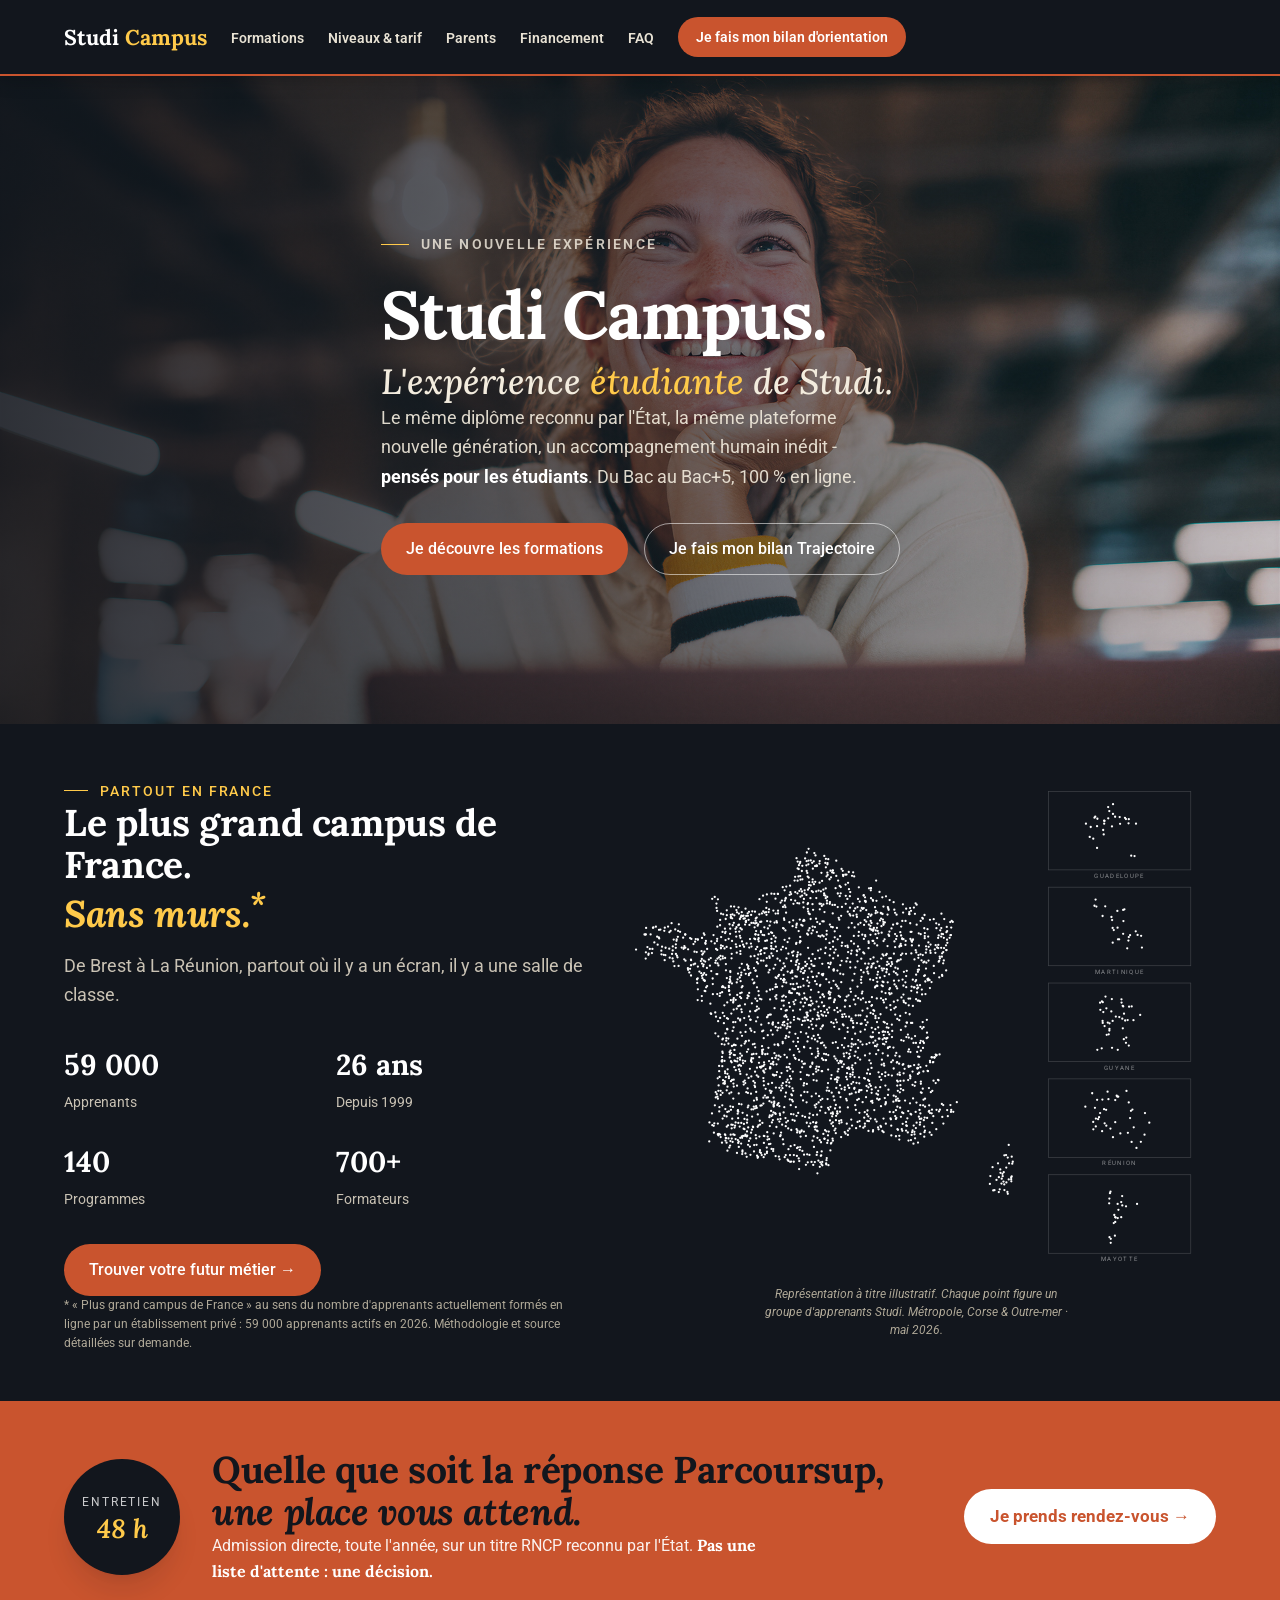
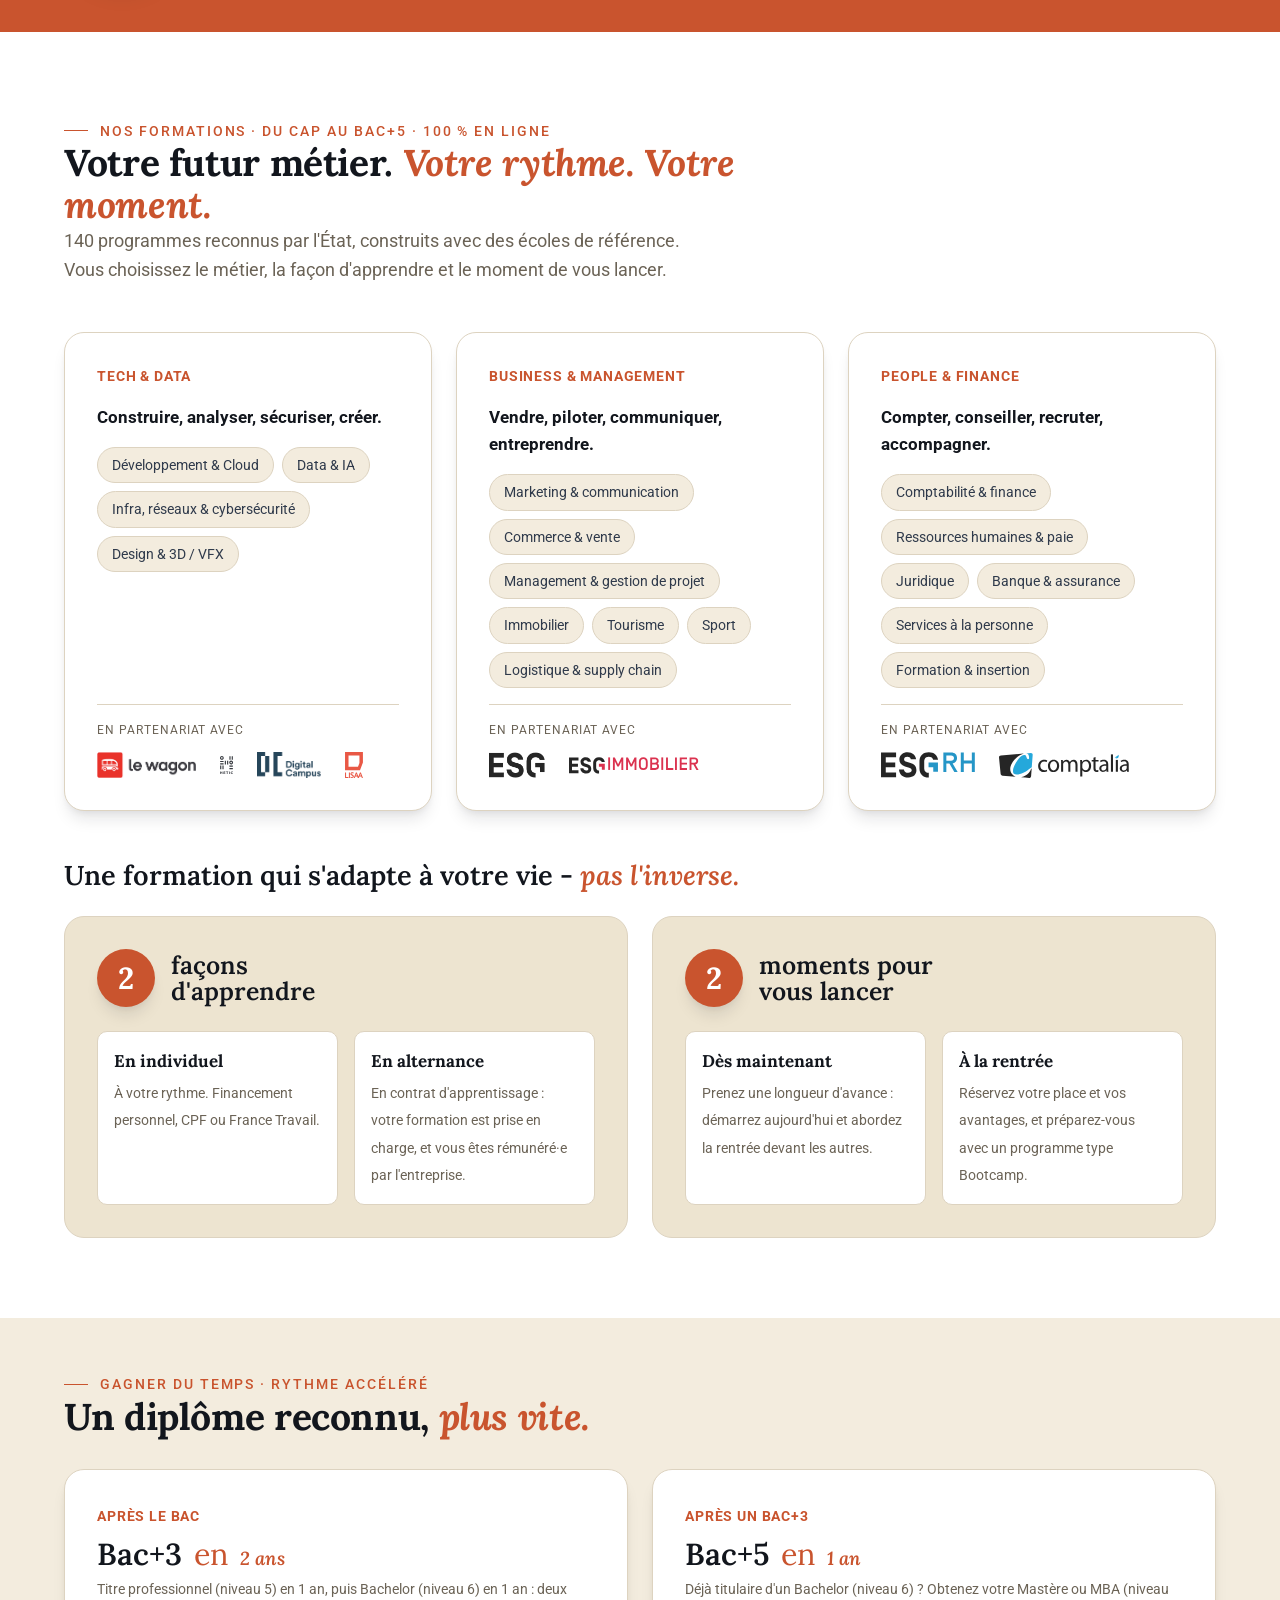
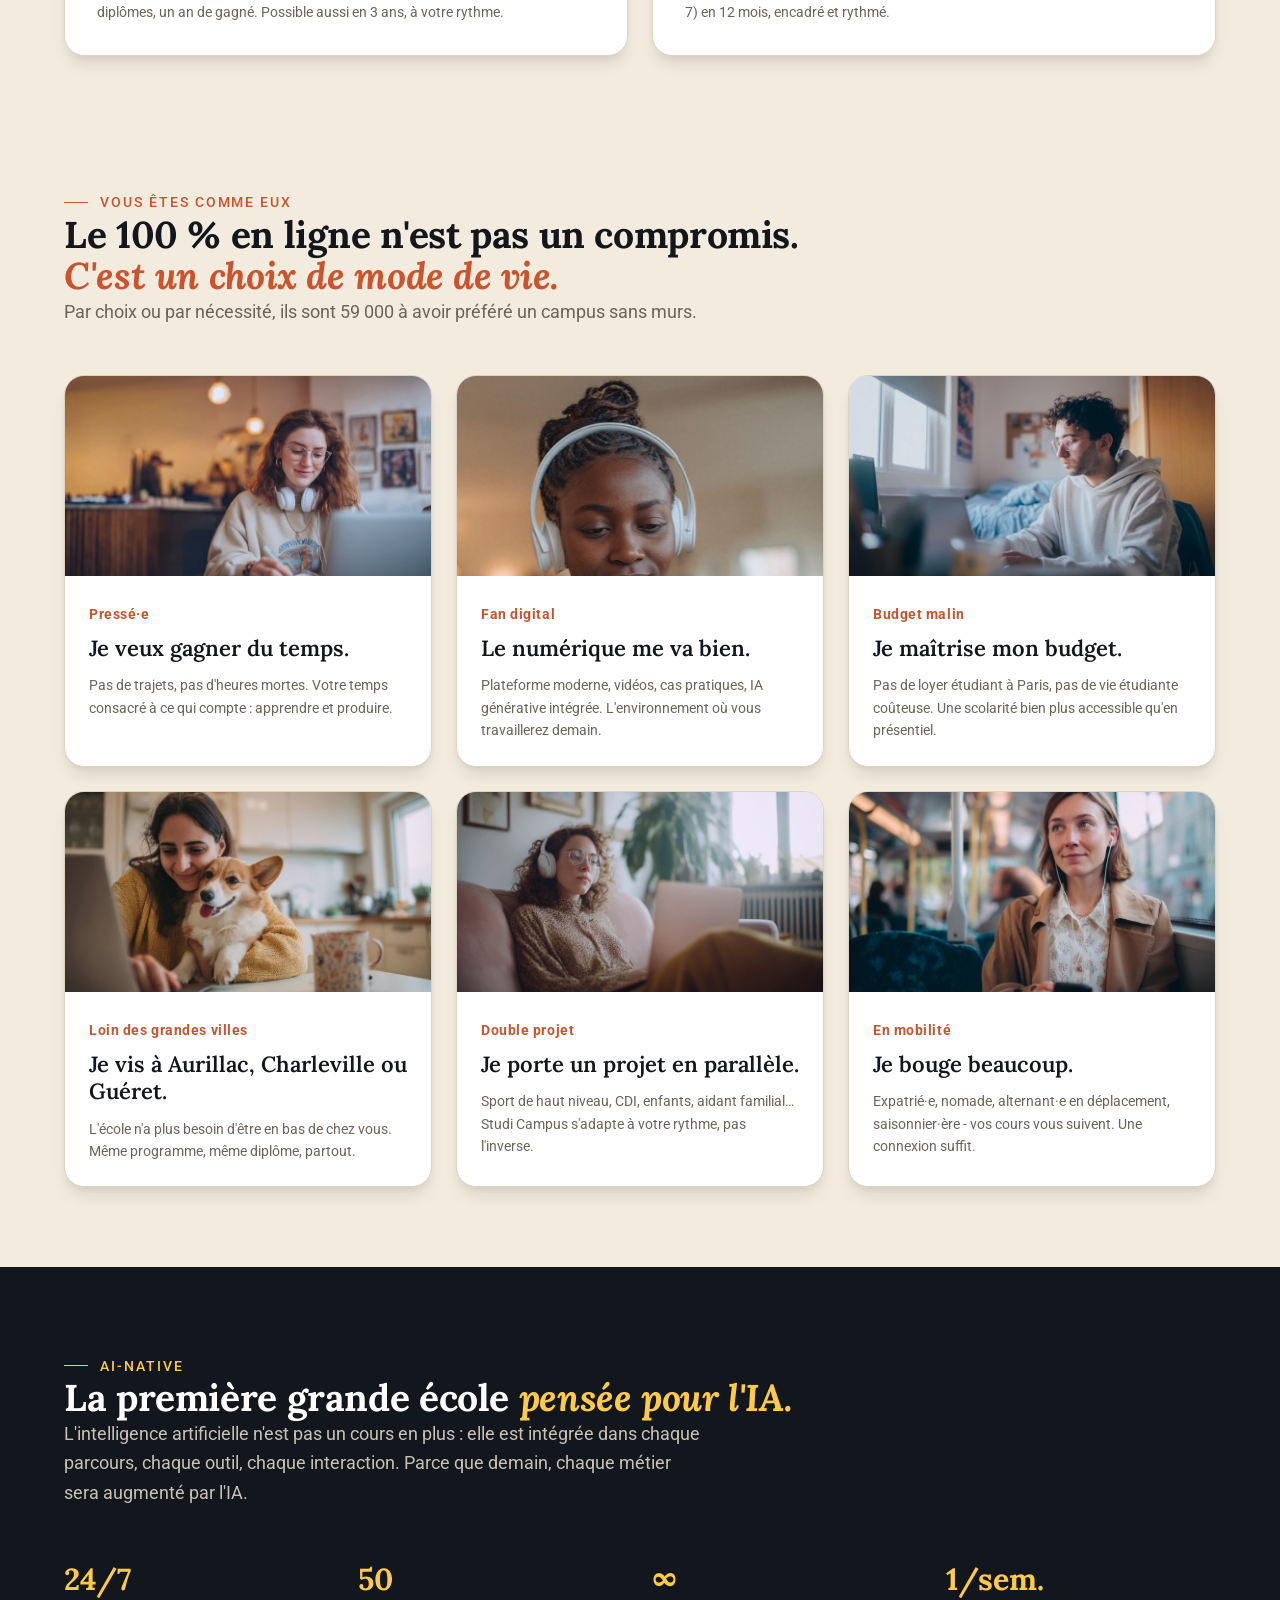
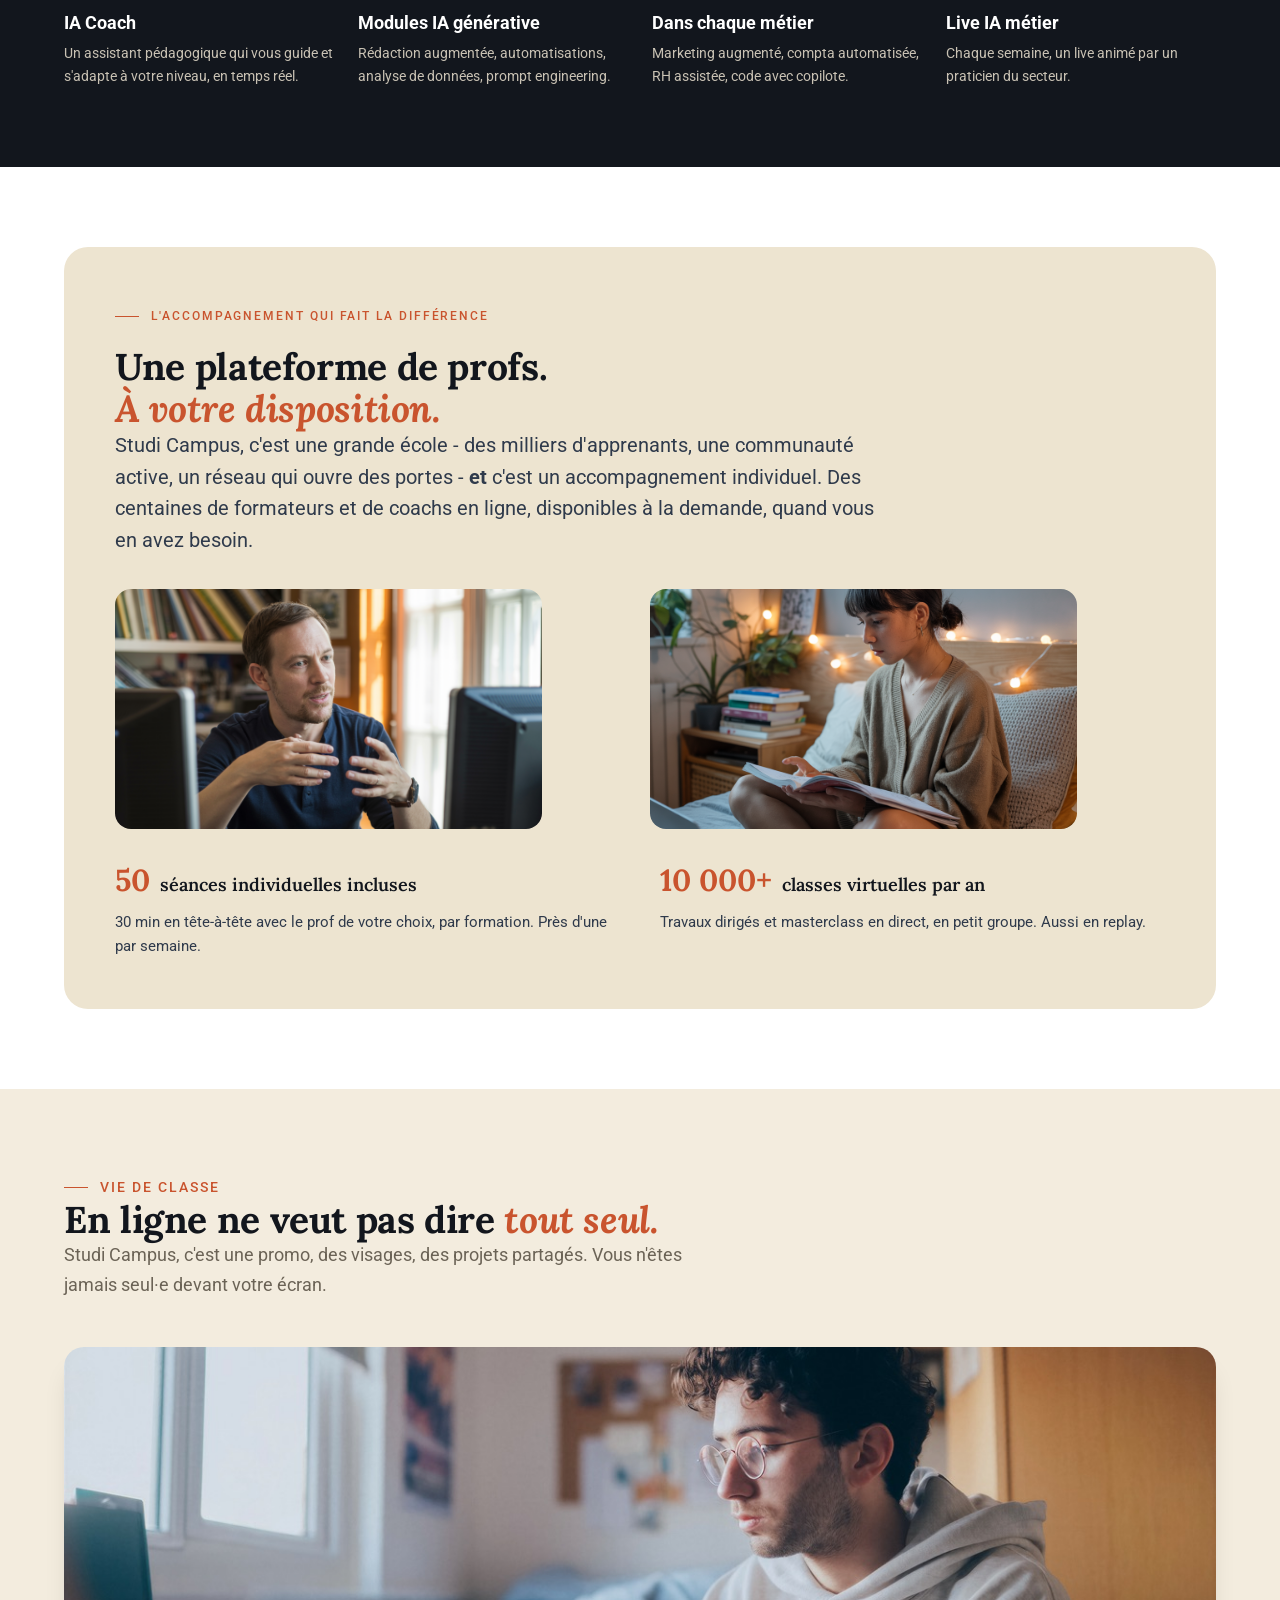
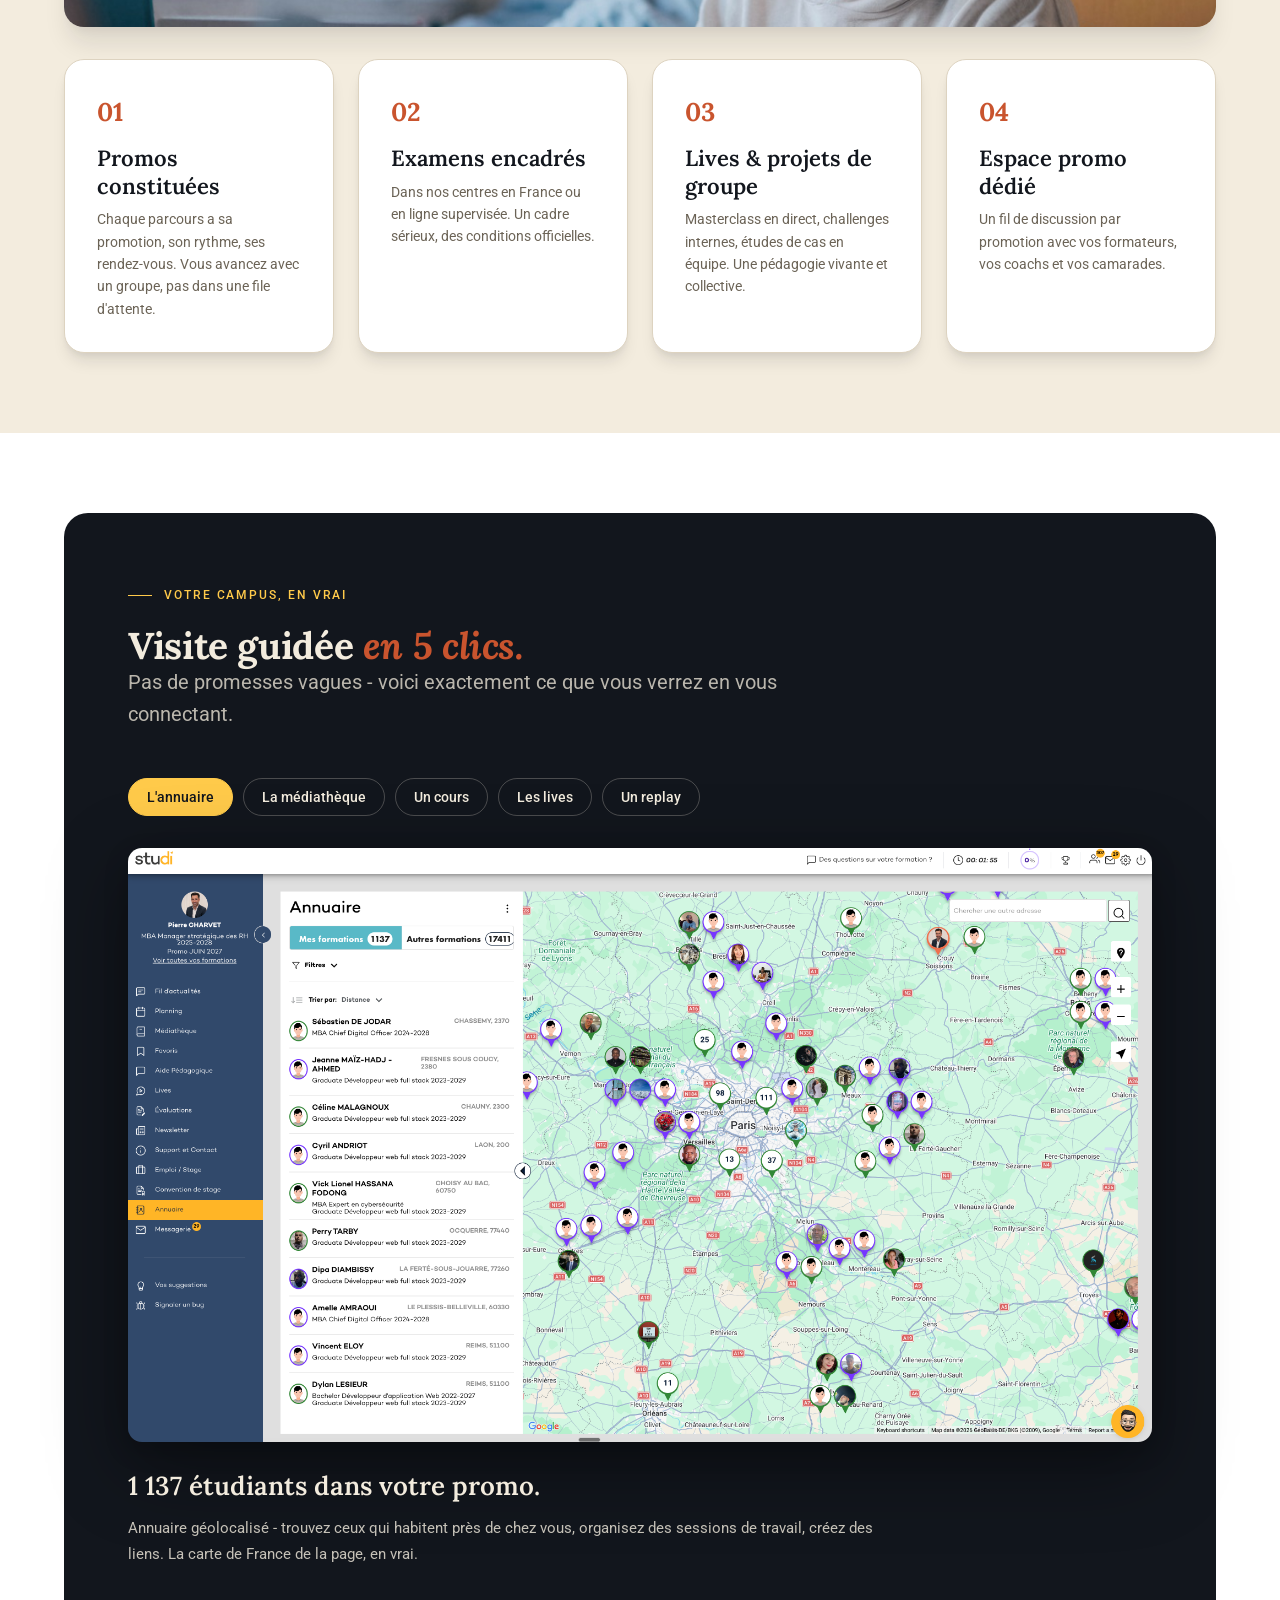
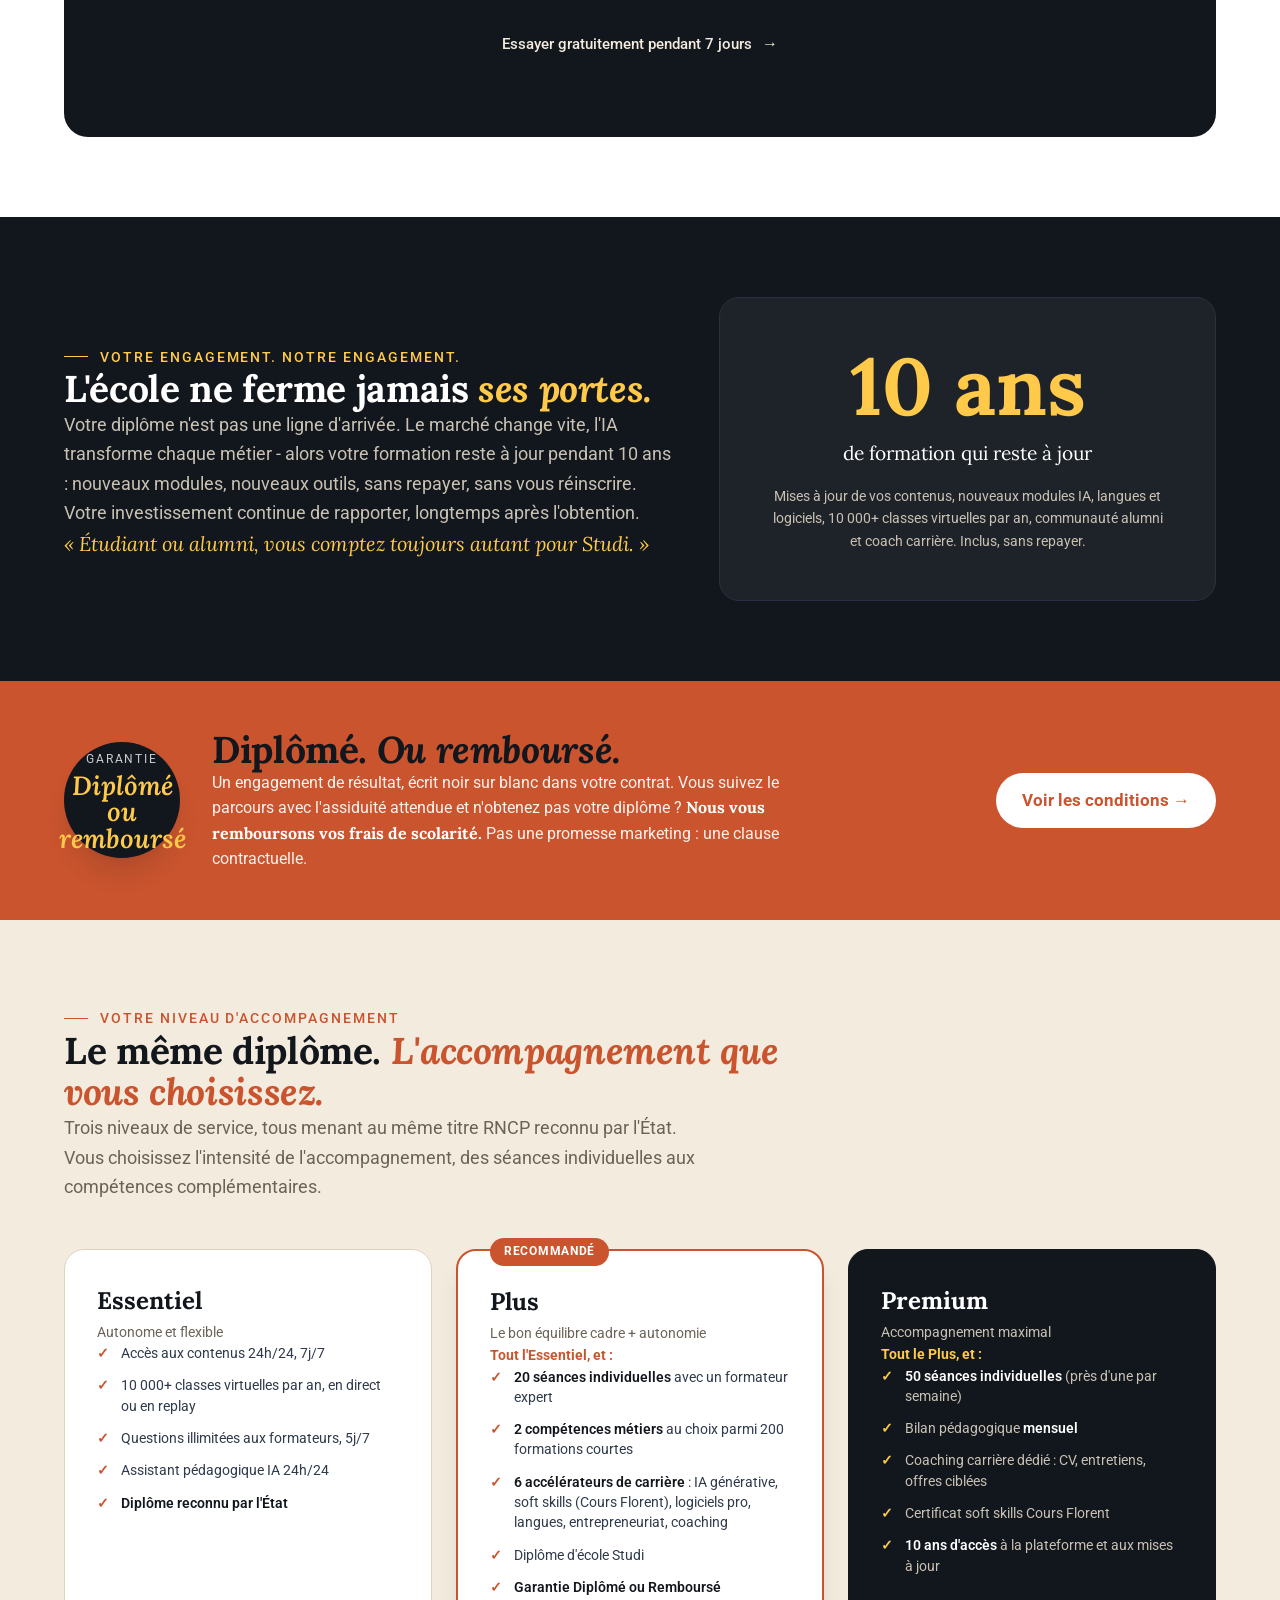
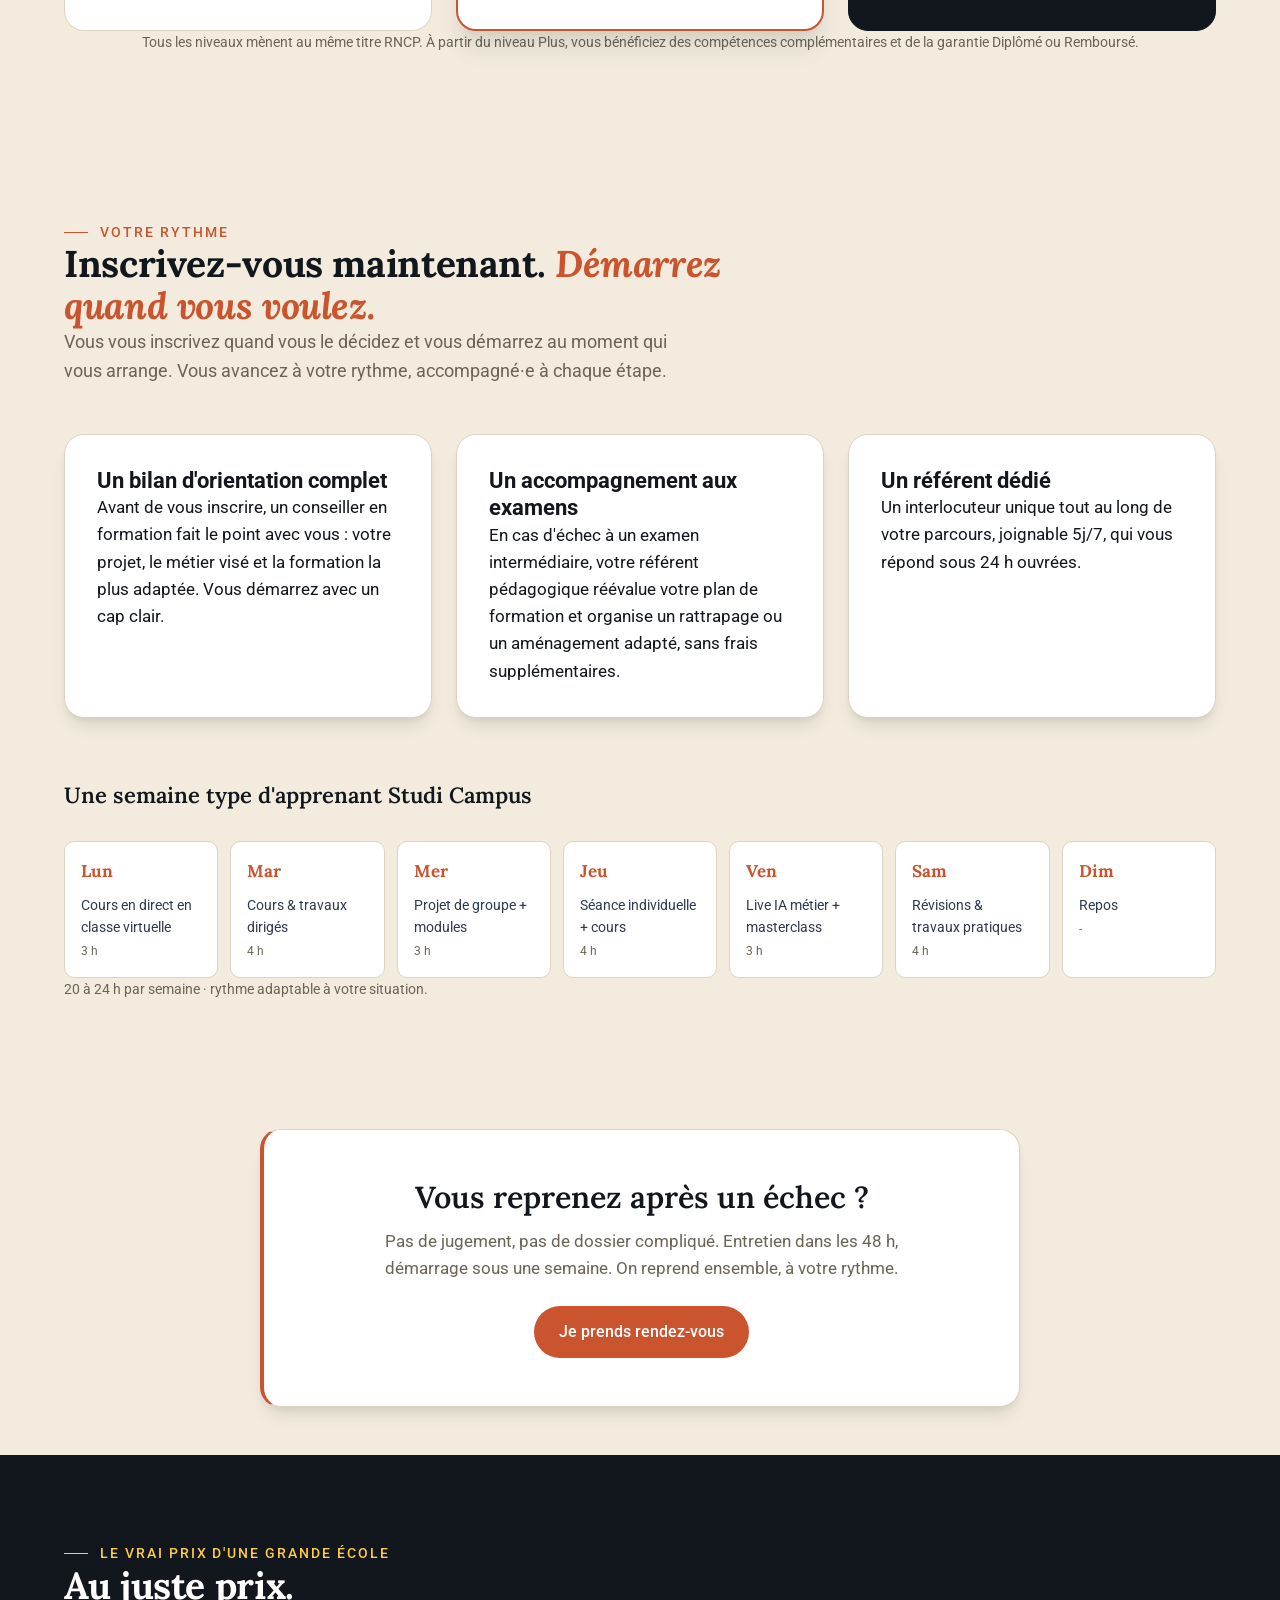
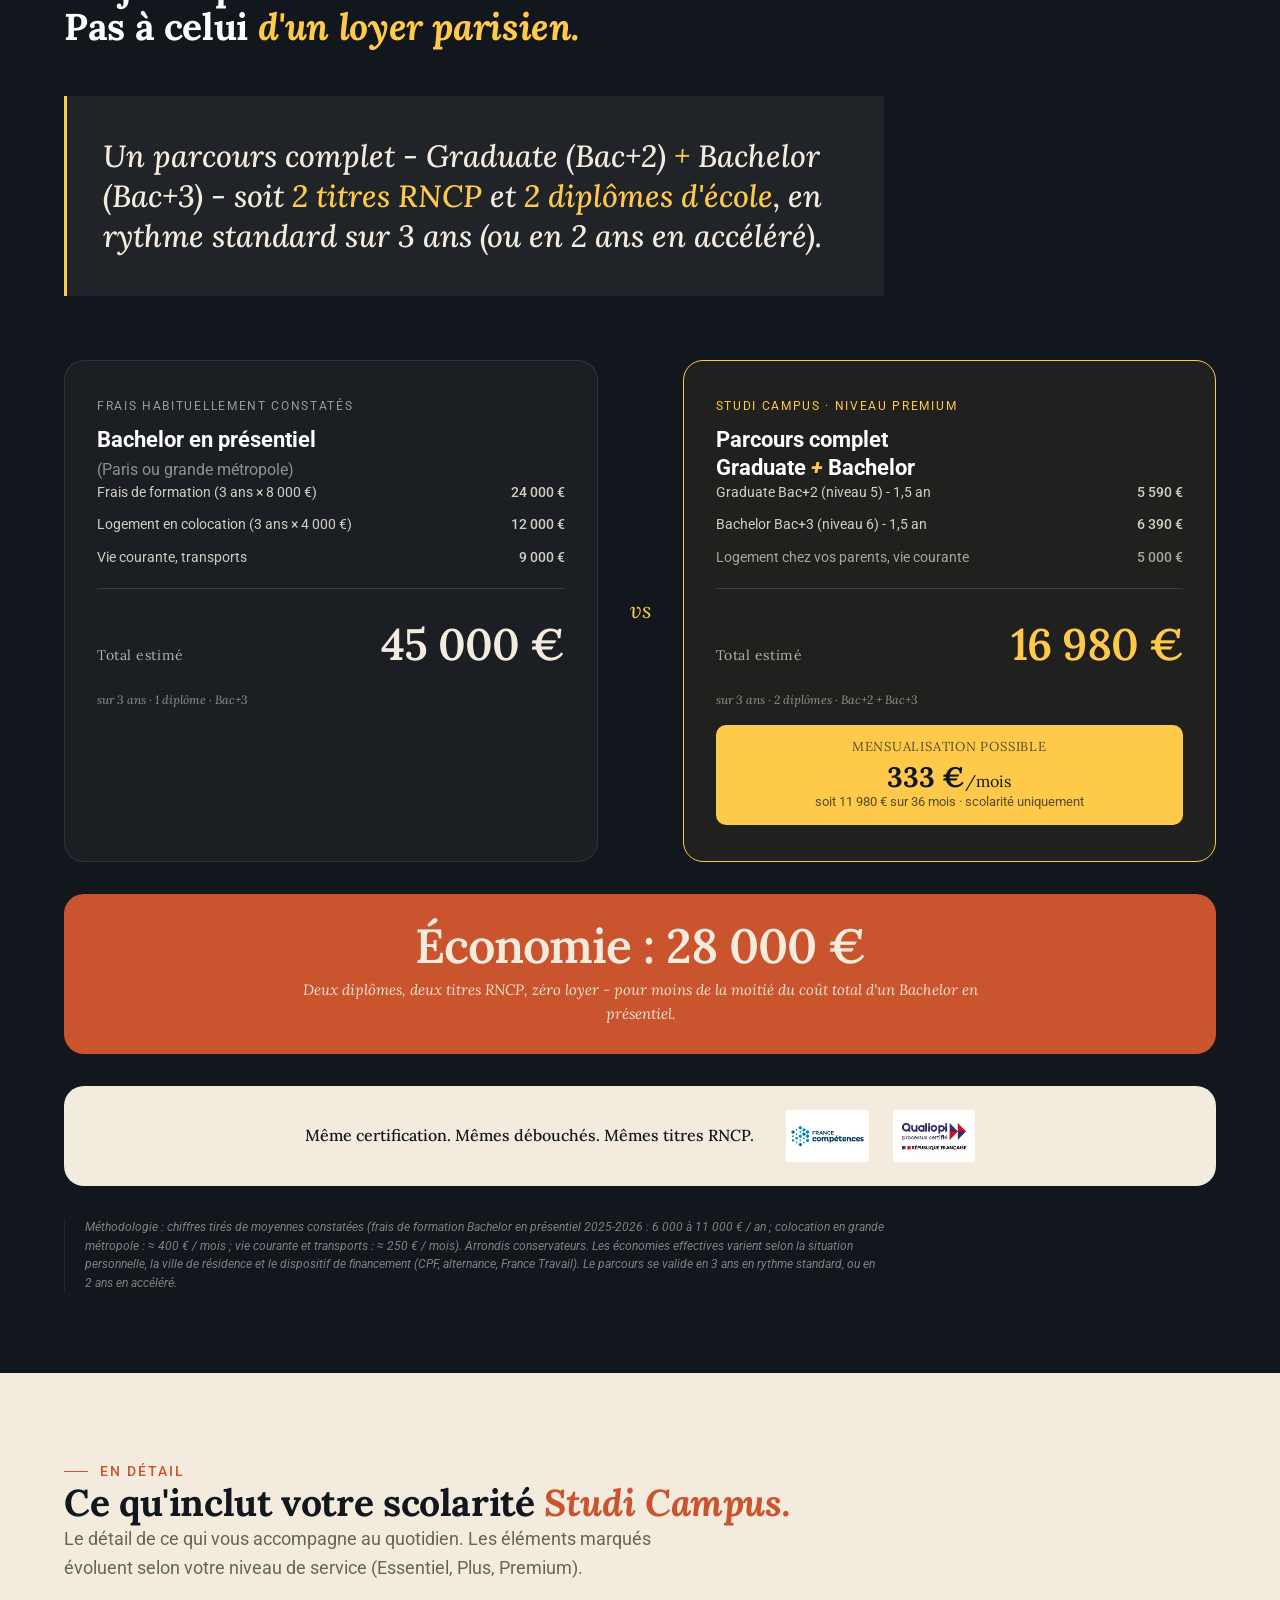
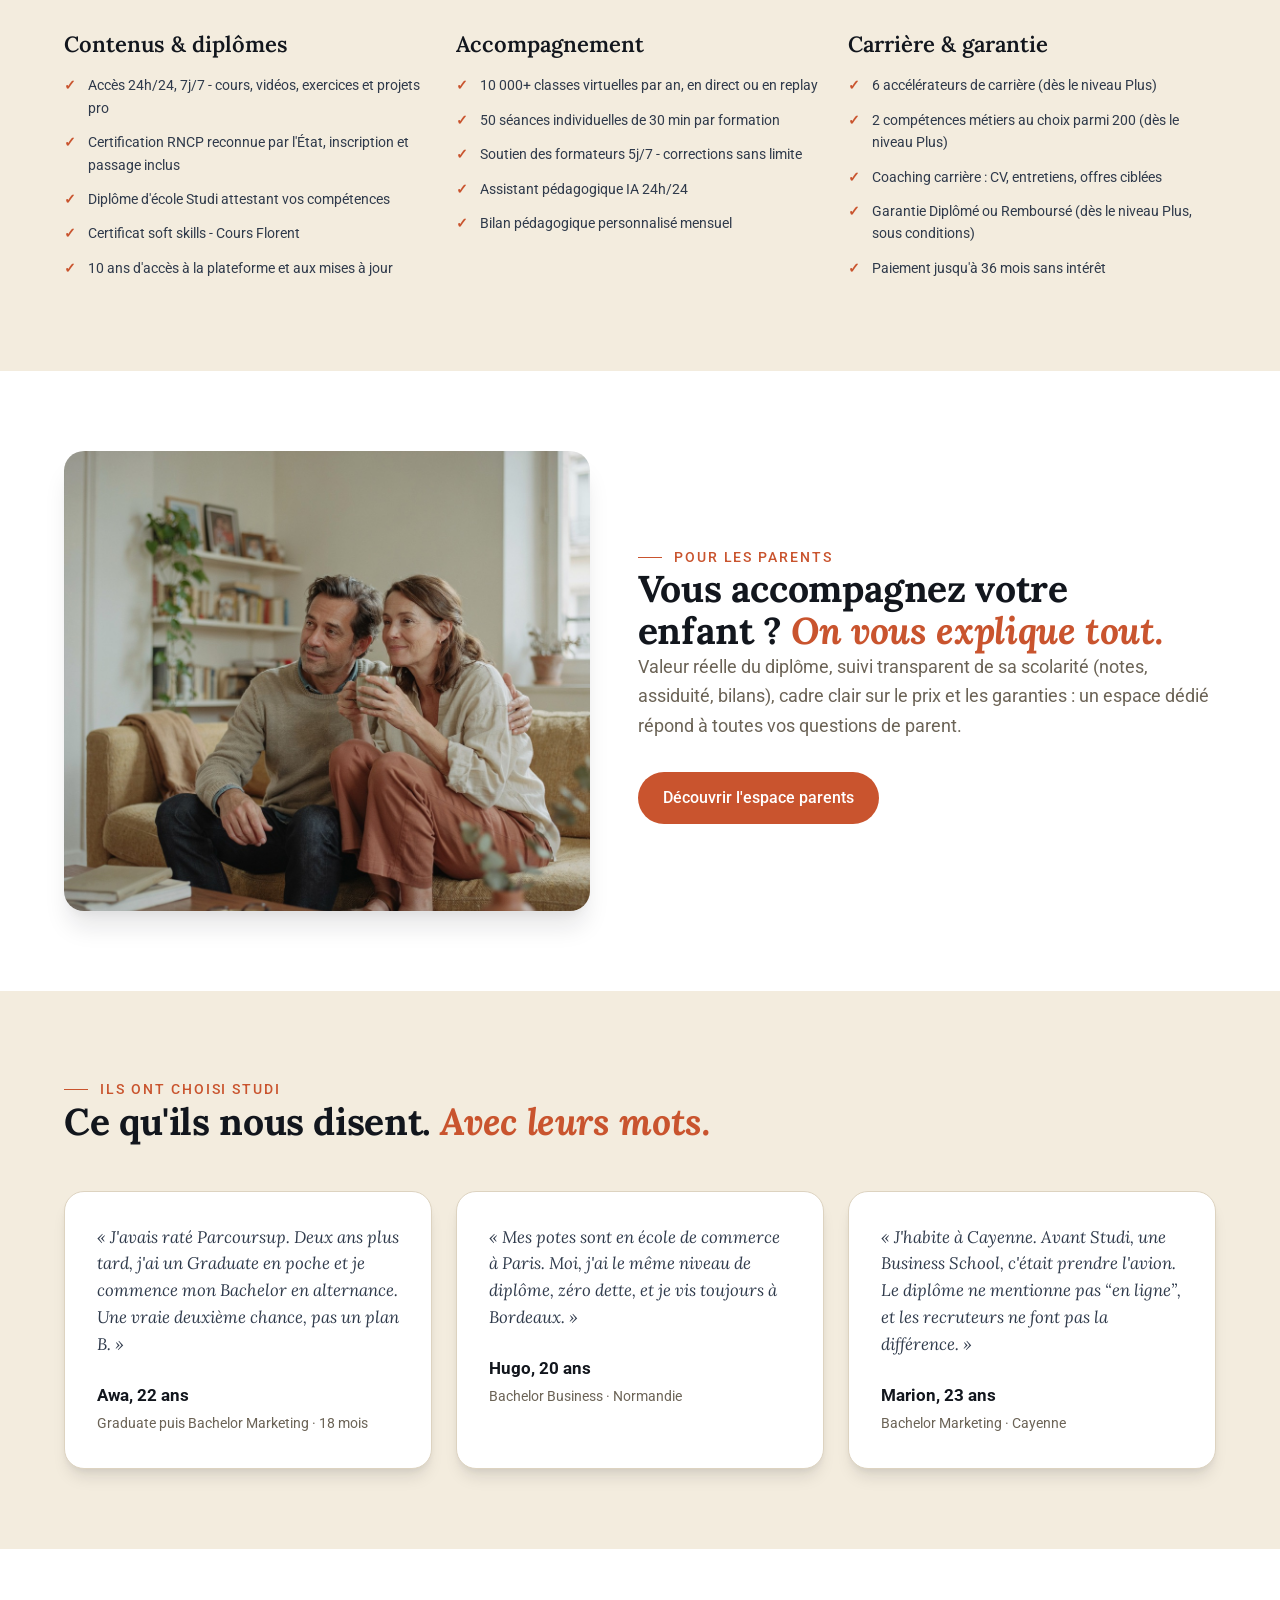
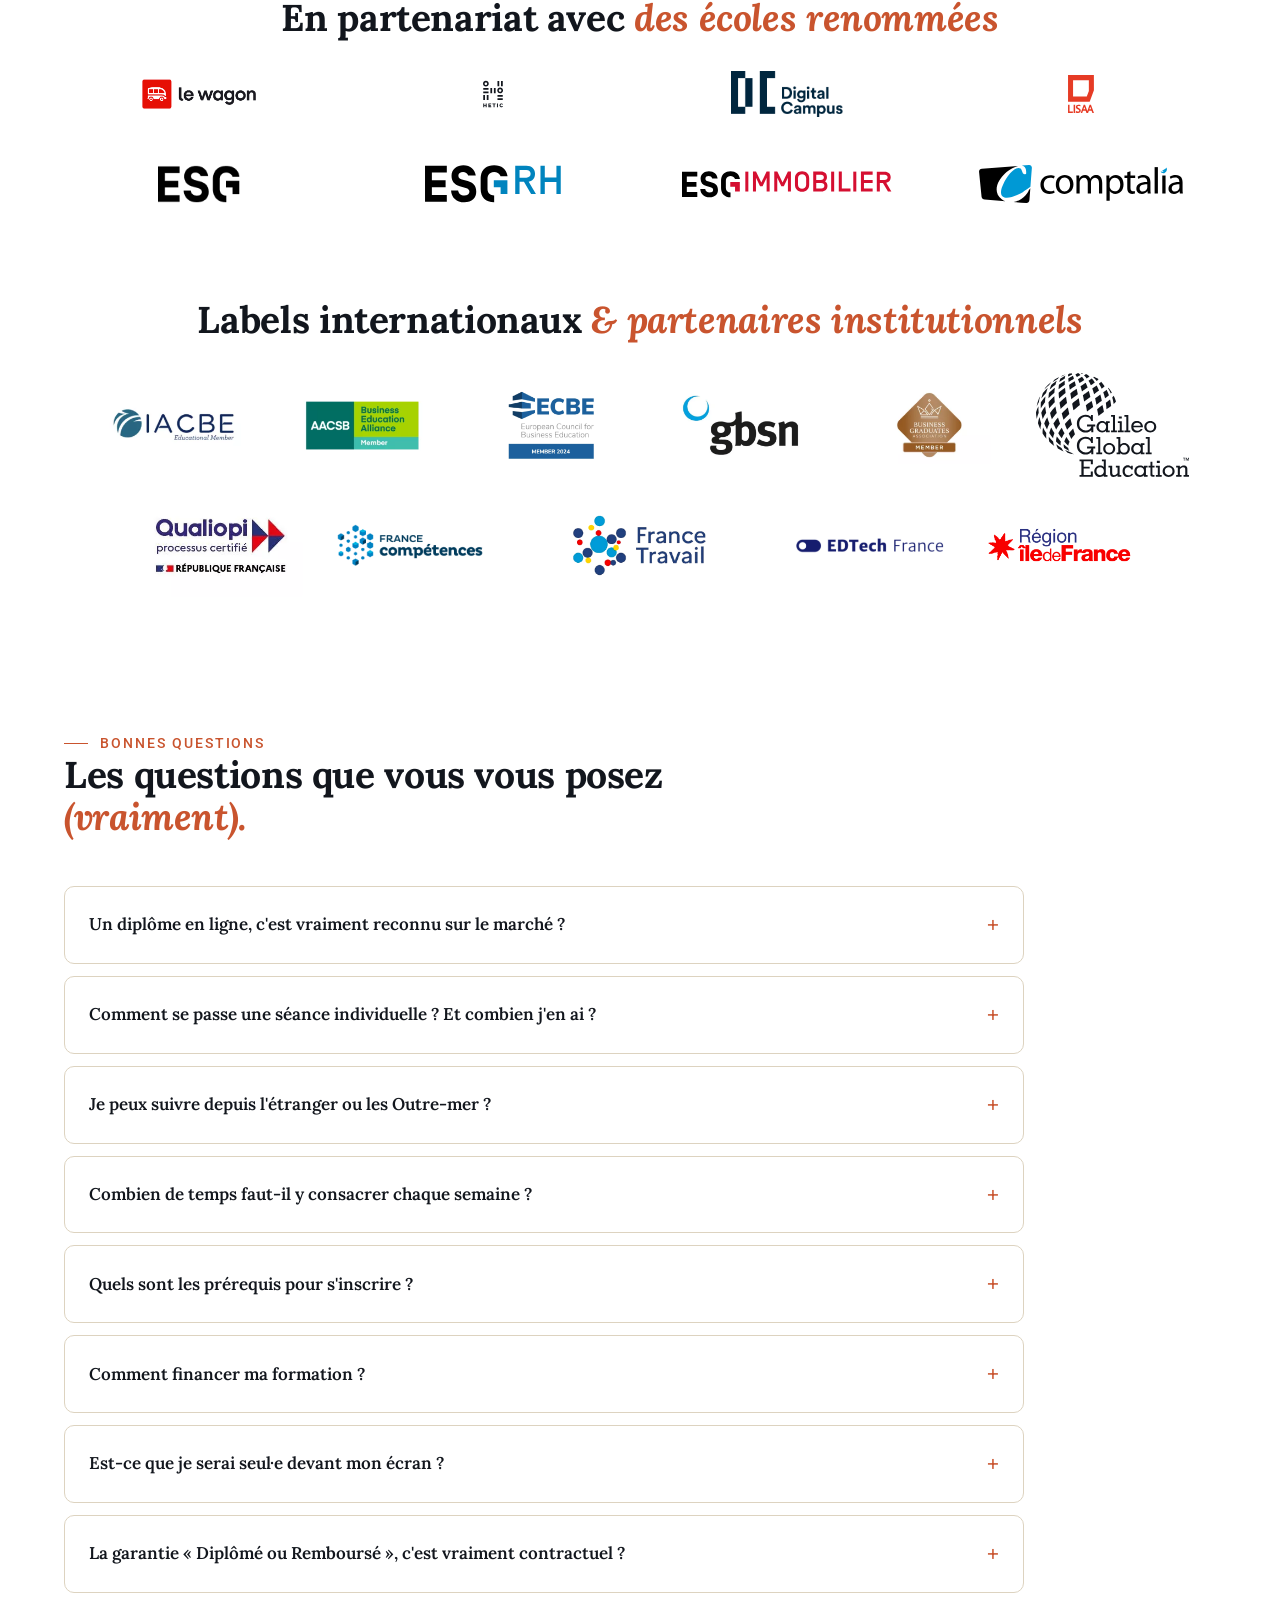
==== index.html @ 093d7b38 "feat(campus): vraie photo parents (couple ~50-55 ans) intègre Photo générée (Ideogram) fournie par P" ====
<!DOCTYPE html>
<html lang="fr">
<head>
<meta charset="UTF-8" />
<meta name="viewport" content="width=device-width, initial-scale=1.0" />
<title>Studi Campus - L'expérience étudiante de Studi</title>

<!--
  ============================================================================
  STUDI CAMPUS - LANDING « spécial étudiant » · intégration Drupal studi.com
  ============================================================================
  PÉRIMÈTRE LIVRÉ : le CORPS de page seul (<main class="sc-page">).
    • PAS de header / nav / footer (fournis par Drupal).
    • <head> (fonts) + <style> = pour la preview locale ; à l'intégration,
      le <style> part dans le module, on garde les fonts.

  PARTI PRIS (décisions Pierre, 2026-05-30) :
    • HTML LIBRE, composants à nous - on ne se contraint PAS au DS Drupal.
    • On garde du DS uniquement l'esprit (tokens en :root, échelles, sémantique).
    • Priorité absolue : look / UI / UX. « Safe » > optimisé. Tout est scopé
      sous .sc-page et préfixé .sc-* → zéro collision avec le thème studi.com.
    • Police titres = Lora (override assumé du DS Merriweather).
    • Photos people = repos plus tard ; ici on s'appuie sur captures produit
      (LMS) + logos réels, et des compositions typo/graphiques.
    • Garantie = « Diplômé ou Remboursé » SEULE (Embauché retiré partout).
  ============================================================================
-->

<link rel="preconnect" href="https://fonts.googleapis.com" />
<link rel="preconnect" href="https://fonts.gstatic.com" crossorigin />
<link href="https://fonts.googleapis.com/css2?family=Lora:ital,wght@0,500;0,600;0,700;1,500;1,600&family=Roboto:wght@300;400;500;700&display=swap" rel="stylesheet" />

<link rel="stylesheet" href="campus.css" />
</head>

<body style="margin:0;background:#F3ECDE;">

<!-- ════════════════ DÉBUT DU FRAGMENT DRUPAL ════════════════ -->
<main class="sc-page">

  <!-- ===== SOUS-NAV CAMPUS (sticky) - circule entre landing et pages filles ===== -->
  <nav class="sc-subnav" aria-label="Navigation Studi Campus">
    <div class="sc-container">
      <a href="campus.html" class="sc-subnav-brand">Studi <span>Campus</span></a>
      <ul class="sc-subnav-links">
        <li><a href="#formations">Formations</a></li>
        <li><a href="#niveaux">Niveaux &amp; tarif</a></li>
        <li><a href="parents.html">Parents</a></li>
        <li><a href="financement.html">Financement</a></li>
        <li><a href="#faq">FAQ</a></li>
      </ul>
      <a href="#admission" class="sc-subnav-cta"><span class="sc-cta-long">Je fais mon bilan d'orientation</span><span class="sc-cta-short">Bilan d'orientation</span></a>
    </div>
  </nav>

  <!-- ===== 1. HERO - photo de fond (assets/opt/hero_bg.jpg) + texte par-dessus à gauche.
       Studi Campus = la déclinaison ÉTUDIANTE de Studi. Fallback dégradé navy si pas de photo. -->
  <section class="sc-lame-w sc-hero" aria-label="Présentation">
    <div class="sc-container">
      <div class="sc-hero-text">
        <p class="sc-surtitle">Une nouvelle expérience</p>
        <h1>Studi Campus.</h1>
        <p class="sc-hero-sub">L'expérience <span class="sc-em">étudiante</span> de Studi.</p>
        <p class="sc-lead">Le même diplôme reconnu par l'État, la même plateforme nouvelle génération,
          un accompagnement humain inédit - <strong>pensés pour les étudiants</strong>.
          Du Bac au Bac+5, 100 % en ligne.</p>
        <div class="sc-btn-row">
          <a href="#formations" class="sc-btn sc-btn--1"><span>Je découvre les formations</span></a>
          <a href="#admission" class="sc-btn sc-btn--2"><span>Je fais mon bilan Trajectoire</span></a>
        </div>
      </div>
    </div>
  </section>

  <!-- ===== 2. CAMPUS RÉDUIT (+ méthodo astérisque) ===== -->
  <section class="sc-lame-w sc-bg-dark sc-compact" aria-label="Un campus partout en France">
    <div class="sc-container sc-campus sc-campus--map">
      <div class="sc-campus-left">
        <p class="sc-eyebrow">Partout en France</p>
        <h2>Le plus grand campus de France.<br /><span class="sc-em" style="color:var(--sc-yellow)">Sans murs.<sup>*</sup></span></h2>
        <p class="sc-lead">De Brest à La Réunion, partout où il y a un écran, il y a une salle de classe.</p>
        <div class="sc-campus-stats">
          <div class="sc-stat"><b>59 000</b><span>Apprenants</span></div>
          <div class="sc-stat"><b>26 ans</b><span>Depuis 1999</span></div>
          <div class="sc-stat"><b>140</b><span>Programmes</span></div>
          <div class="sc-stat"><b>700+</b><span>Formateurs</span></div>
        </div>
        <div class="sc-btn-row"><a href="#formations" class="sc-btn sc-btn--1"><span>Trouver votre futur métier →</span></a></div>
        <!-- ⚠️ À CONFIRMER AVEC PIERRE : base de calcul exacte + source du « plus grand campus » -->
        <p class="sc-methodo">* « Plus grand campus de France » au sens du nombre d'apprenants actuellement formés en ligne par un établissement privé : 59 000 apprenants actifs en 2026. Méthodologie et source détaillées sur demande.</p>
      </div>
      <figure class="sc-campus-map" aria-label="Carte de France des apprenants Studi Campus"><svg viewBox="0 0 900 726" xmlns="http://www.w3.org/2000/svg" font-family="Roboto, Arial, sans-serif">
<g fill="#FFFFFF"><circle cx="379.1" cy="412.2" r="1.7"/><circle cx="176.6" cy="513.1" r="1.7"/><circle cx="162.8" cy="524.4" r="1.7"/><circle cx="273.9" cy="399.1" r="1.7"/><circle cx="308.7" cy="283.1" r="1.7"/><circle cx="314.7" cy="562.1" r="1.7"/><circle cx="286.3" cy="177.3" r="1.7"/><circle cx="314.2" cy="567.0" r="1.7"/><circle cx="158.5" cy="219.3" r="1.7"/><circle cx="418.1" cy="404.9" r="1.7"/><circle cx="229.8" cy="424.3" r="1.7"/><circle cx="311.7" cy="530.1" r="1.7"/><circle cx="387.6" cy="182.0" r="1.7"/><circle cx="447.2" cy="450.5" r="1.7"/><circle cx="310.5" cy="225.8" r="1.7"/><circle cx="225.0" cy="174.0" r="1.7"/><circle cx="363.3" cy="152.2" r="1.7"/><circle cx="202.7" cy="516.3" r="1.7"/><circle cx="409.0" cy="258.8" r="1.7"/><circle cx="271.1" cy="161.2" r="1.7"/><circle cx="139.6" cy="269.9" r="1.7"/><circle cx="189.4" cy="238.5" r="1.7"/><circle cx="400.7" cy="374.1" r="1.7"/><circle cx="346.7" cy="242.2" r="1.7"/><circle cx="388.7" cy="217.0" r="1.7"/><circle cx="346.7" cy="188.9" r="1.7"/><circle cx="233.8" cy="305.1" r="1.7"/><circle cx="254.0" cy="190.4" r="1.7"/><circle cx="287.2" cy="376.9" r="1.7"/><circle cx="333.8" cy="460.9" r="1.7"/><circle cx="202.1" cy="485.9" r="1.7"/><circle cx="452.8" cy="392.1" r="1.7"/><circle cx="231.4" cy="219.9" r="1.7"/><circle cx="398.1" cy="432.9" r="1.7"/><circle cx="264.1" cy="429.0" r="1.7"/><circle cx="319.9" cy="174.3" r="1.7"/><circle cx="215.0" cy="248.3" r="1.7"/><circle cx="358.7" cy="344.6" r="1.7"/><circle cx="413.3" cy="267.5" r="1.7"/><circle cx="221.6" cy="251.0" r="1.7"/><circle cx="317.2" cy="266.2" r="1.7"/><circle cx="460.9" cy="502.0" r="1.7"/><circle cx="453.7" cy="270.4" r="1.7"/><circle cx="258.6" cy="310.2" r="1.7"/><circle cx="490.1" cy="249.4" r="1.7"/><circle cx="313.6" cy="168.6" r="1.7"/><circle cx="437.9" cy="532.7" r="1.7"/><circle cx="226.1" cy="531.1" r="1.7"/><circle cx="216.1" cy="422.1" r="1.7"/><circle cx="212.6" cy="308.3" r="1.7"/><circle cx="172.6" cy="296.6" r="1.7"/><circle cx="273.6" cy="575.5" r="1.7"/><circle cx="315.1" cy="457.6" r="1.7"/><circle cx="318.4" cy="486.0" r="1.7"/><circle cx="447.8" cy="529.3" r="1.7"/><circle cx="353.1" cy="135.0" r="1.7"/><circle cx="263.2" cy="277.5" r="1.7"/><circle cx="254.4" cy="444.6" r="1.7"/><circle cx="265.1" cy="493.3" r="1.7"/><circle cx="317.4" cy="404.2" r="1.7"/><circle cx="160.6" cy="356.3" r="1.7"/><circle cx="432.8" cy="472.6" r="1.7"/><circle cx="246.6" cy="335.2" r="1.7"/><circle cx="132.5" cy="263.8" r="1.7"/><circle cx="366.6" cy="276.6" r="1.7"/><circle cx="293.9" cy="350.0" r="1.7"/><circle cx="361.3" cy="301.3" r="1.7"/><circle cx="399.0" cy="293.8" r="1.7"/><circle cx="286.1" cy="459.8" r="1.7"/><circle cx="380.8" cy="223.6" r="1.7"/><circle cx="385.0" cy="385.6" r="1.7"/><circle cx="490.1" cy="479.3" r="1.7"/><circle cx="440.3" cy="183.3" r="1.7"/><circle cx="482.4" cy="228.2" r="1.7"/><circle cx="319.6" cy="176.9" r="1.7"/><circle cx="161.6" cy="446.7" r="1.7"/><circle cx="159.2" cy="379.4" r="1.7"/><circle cx="345.2" cy="472.4" r="1.7"/><circle cx="358.8" cy="460.4" r="1.7"/><circle cx="409.9" cy="313.0" r="1.7"/><circle cx="195.4" cy="494.8" r="1.7"/><circle cx="328.4" cy="245.7" r="1.7"/><circle cx="488.0" cy="477.6" r="1.7"/><circle cx="370.7" cy="183.4" r="1.7"/><circle cx="349.4" cy="192.6" r="1.7"/><circle cx="482.2" cy="441.4" r="1.7"/><circle cx="211.8" cy="557.2" r="1.7"/><circle cx="379.9" cy="214.4" r="1.7"/><circle cx="479.7" cy="515.6" r="1.7"/><circle cx="479.5" cy="405.1" r="1.7"/><circle cx="349.0" cy="402.4" r="1.7"/><circle cx="387.0" cy="236.5" r="1.7"/><circle cx="369.9" cy="250.1" r="1.7"/><circle cx="400.1" cy="368.7" r="1.7"/><circle cx="383.1" cy="329.1" r="1.7"/><circle cx="483.3" cy="224.5" r="1.7"/><circle cx="205.1" cy="402.6" r="1.7"/><circle cx="435.7" cy="355.5" r="1.7"/><circle cx="394.1" cy="270.7" r="1.7"/><circle cx="235.5" cy="481.5" r="1.7"/><circle cx="161.6" cy="446.2" r="1.7"/><circle cx="280.6" cy="280.8" r="1.7"/><circle cx="397.8" cy="309.0" r="1.7"/><circle cx="73.0" cy="243.0" r="1.7"/><circle cx="236.3" cy="162.1" r="1.7"/><circle cx="400.9" cy="325.1" r="1.7"/><circle cx="234.1" cy="255.1" r="1.7"/><circle cx="231.1" cy="343.4" r="1.7"/><circle cx="329.1" cy="440.5" r="1.7"/><circle cx="158.5" cy="460.9" r="1.7"/><circle cx="206.6" cy="387.3" r="1.7"/><circle cx="281.1" cy="446.5" r="1.7"/><circle cx="453.6" cy="275.9" r="1.7"/><circle cx="352.2" cy="447.4" r="1.7"/><circle cx="459.7" cy="393.6" r="1.7"/><circle cx="192.9" cy="523.8" r="1.7"/><circle cx="267.9" cy="286.0" r="1.7"/><circle cx="233.2" cy="417.1" r="1.7"/><circle cx="429.2" cy="418.8" r="1.7"/><circle cx="467.5" cy="290.5" r="1.7"/><circle cx="230.5" cy="537.6" r="1.7"/><circle cx="317.0" cy="524.7" r="1.7"/><circle cx="456.4" cy="382.9" r="1.7"/><circle cx="169.5" cy="313.5" r="1.7"/><circle cx="327.1" cy="227.4" r="1.7"/><circle cx="480.9" cy="242.6" r="1.7"/><circle cx="390.4" cy="299.8" r="1.7"/><circle cx="467.8" cy="235.1" r="1.7"/><circle cx="244.7" cy="437.0" r="1.7"/><circle cx="457.5" cy="261.8" r="1.7"/><circle cx="456.5" cy="460.1" r="1.7"/><circle cx="273.8" cy="563.5" r="1.7"/><circle cx="234.9" cy="187.2" r="1.7"/><circle cx="259.1" cy="370.3" r="1.7"/><circle cx="330.7" cy="437.7" r="1.7"/><circle cx="240.3" cy="429.8" r="1.7"/><circle cx="334.0" cy="506.8" r="1.7"/><circle cx="435.4" cy="510.7" r="1.7"/><circle cx="240.3" cy="247.9" r="1.7"/><circle cx="496.0" cy="486.8" r="1.7"/><circle cx="117.3" cy="233.8" r="1.7"/><circle cx="349.8" cy="330.7" r="1.7"/><circle cx="274.6" cy="116.2" r="1.7"/><circle cx="290.5" cy="506.7" r="1.7"/><circle cx="196.3" cy="191.3" r="1.7"/><circle cx="434.3" cy="517.7" r="1.7"/><circle cx="279.7" cy="281.2" r="1.7"/><circle cx="47.2" cy="253.7" r="1.7"/><circle cx="244.2" cy="560.9" r="1.7"/><circle cx="307.9" cy="325.2" r="1.7"/><circle cx="296.8" cy="512.3" r="1.7"/><circle cx="121.3" cy="289.0" r="1.7"/><circle cx="405.2" cy="252.3" r="1.7"/><circle cx="169.3" cy="295.1" r="1.7"/><circle cx="315.4" cy="176.5" r="1.7"/><circle cx="381.1" cy="376.6" r="1.7"/><circle cx="327.1" cy="218.3" r="1.7"/><circle cx="245.0" cy="494.3" r="1.7"/><circle cx="148.7" cy="346.5" r="1.7"/><circle cx="135.4" cy="244.8" r="1.7"/><circle cx="309.8" cy="282.4" r="1.7"/><circle cx="304.5" cy="112.7" r="1.7"/><circle cx="198.2" cy="346.2" r="1.7"/><circle cx="364.4" cy="245.3" r="1.7"/><circle cx="285.6" cy="343.5" r="1.7"/><circle cx="458.4" cy="364.4" r="1.7"/><circle cx="427.3" cy="317.7" r="1.7"/><circle cx="412.0" cy="414.9" r="1.7"/><circle cx="190.2" cy="199.3" r="1.7"/><circle cx="455.8" cy="422.5" r="1.7"/><circle cx="362.4" cy="208.0" r="1.7"/><circle cx="314.4" cy="290.3" r="1.7"/><circle cx="350.0" cy="406.7" r="1.7"/><circle cx="483.3" cy="263.9" r="1.7"/><circle cx="424.5" cy="430.5" r="1.7"/><circle cx="389.9" cy="288.5" r="1.7"/><circle cx="267.2" cy="408.4" r="1.7"/><circle cx="256.4" cy="278.7" r="1.7"/><circle cx="418.2" cy="272.9" r="1.7"/><circle cx="501.7" cy="224.0" r="1.7"/><circle cx="209.7" cy="539.0" r="1.7"/><circle cx="405.1" cy="275.1" r="1.7"/><circle cx="336.2" cy="151.8" r="1.7"/><circle cx="463.2" cy="293.7" r="1.7"/><circle cx="439.1" cy="189.4" r="1.7"/><circle cx="573.7" cy="587.6" r="1.7"/><circle cx="287.7" cy="217.0" r="1.7"/><circle cx="319.6" cy="254.6" r="1.7"/><circle cx="440.8" cy="399.7" r="1.7"/><circle cx="339.9" cy="282.9" r="1.7"/><circle cx="278.4" cy="119.9" r="1.7"/><circle cx="382.5" cy="460.9" r="1.7"/><circle cx="335.6" cy="414.0" r="1.7"/><circle cx="360.4" cy="196.8" r="1.7"/><circle cx="129.5" cy="270.8" r="1.7"/><circle cx="279.3" cy="352.9" r="1.7"/><circle cx="337.2" cy="454.9" r="1.7"/><circle cx="376.3" cy="278.9" r="1.7"/><circle cx="251.2" cy="354.5" r="1.7"/><circle cx="448.7" cy="246.6" r="1.7"/><circle cx="236.2" cy="474.3" r="1.7"/><circle cx="286.5" cy="136.0" r="1.7"/><circle cx="455.2" cy="299.2" r="1.7"/><circle cx="308.1" cy="142.6" r="1.7"/><circle cx="236.5" cy="401.4" r="1.7"/><circle cx="472.6" cy="407.4" r="1.7"/><circle cx="275.2" cy="226.7" r="1.7"/><circle cx="430.3" cy="313.4" r="1.7"/><circle cx="241.6" cy="477.8" r="1.7"/><circle cx="352.5" cy="387.1" r="1.7"/><circle cx="339.8" cy="135.2" r="1.7"/><circle cx="409.8" cy="392.0" r="1.7"/><circle cx="354.8" cy="356.2" r="1.7"/><circle cx="259.6" cy="470.7" r="1.7"/><circle cx="121.2" cy="321.6" r="1.7"/><circle cx="265.6" cy="404.5" r="1.7"/><circle cx="219.9" cy="468.3" r="1.7"/><circle cx="275.3" cy="114.1" r="1.7"/><circle cx="231.0" cy="461.1" r="1.7"/><circle cx="353.6" cy="419.7" r="1.7"/><circle cx="234.2" cy="433.8" r="1.7"/><circle cx="169.9" cy="540.1" r="1.7"/><circle cx="302.4" cy="426.9" r="1.7"/><circle cx="302.8" cy="157.1" r="1.7"/><circle cx="259.4" cy="417.5" r="1.7"/><circle cx="290.6" cy="168.5" r="1.7"/><circle cx="281.5" cy="459.7" r="1.7"/><circle cx="232.0" cy="229.8" r="1.7"/><circle cx="332.8" cy="425.3" r="1.7"/><circle cx="464.0" cy="250.4" r="1.7"/><circle cx="442.0" cy="493.7" r="1.7"/><circle cx="274.0" cy="350.6" r="1.7"/><circle cx="157.8" cy="302.1" r="1.7"/><circle cx="292.3" cy="267.9" r="1.7"/><circle cx="320.4" cy="267.5" r="1.7"/><circle cx="382.5" cy="270.6" r="1.7"/><circle cx="132.7" cy="235.7" r="1.7"/><circle cx="182.9" cy="461.9" r="1.7"/><circle cx="192.7" cy="446.3" r="1.7"/><circle cx="163.7" cy="276.9" r="1.7"/><circle cx="261.0" cy="479.5" r="1.7"/><circle cx="201.7" cy="367.7" r="1.7"/><circle cx="462.7" cy="517.7" r="1.7"/><circle cx="299.0" cy="199.3" r="1.7"/><circle cx="397.3" cy="210.6" r="1.7"/><circle cx="376.6" cy="272.4" r="1.7"/><circle cx="452.2" cy="424.0" r="1.7"/><circle cx="214.8" cy="422.0" r="1.7"/><circle cx="164.1" cy="382.6" r="1.7"/><circle cx="269.6" cy="263.0" r="1.7"/><circle cx="271.7" cy="250.1" r="1.7"/><circle cx="179.5" cy="212.2" r="1.7"/><circle cx="291.0" cy="149.4" r="1.7"/><circle cx="171.5" cy="401.2" r="1.7"/><circle cx="476.8" cy="407.6" r="1.7"/><circle cx="121.5" cy="305.4" r="1.7"/><circle cx="374.4" cy="203.7" r="1.7"/><circle cx="251.3" cy="201.3" r="1.7"/><circle cx="491.0" cy="262.1" r="1.7"/><circle cx="404.3" cy="384.4" r="1.7"/><circle cx="401.4" cy="420.2" r="1.7"/><circle cx="138.9" cy="505.4" r="1.7"/><circle cx="371.4" cy="498.3" r="1.7"/><circle cx="347.0" cy="517.7" r="1.7"/><circle cx="369.0" cy="475.1" r="1.7"/><circle cx="210.1" cy="336.3" r="1.7"/><circle cx="313.5" cy="392.9" r="1.7"/><circle cx="436.9" cy="520.5" r="1.7"/><circle cx="419.2" cy="472.8" r="1.7"/><circle cx="259.9" cy="554.5" r="1.7"/><circle cx="121.6" cy="230.8" r="1.7"/><circle cx="275.3" cy="542.5" r="1.7"/><circle cx="176.6" cy="524.2" r="1.7"/><circle cx="411.4" cy="336.3" r="1.7"/><circle cx="249.5" cy="355.4" r="1.7"/><circle cx="157.4" cy="387.7" r="1.7"/><circle cx="170.3" cy="279.6" r="1.7"/><circle cx="170.8" cy="523.8" r="1.7"/><circle cx="89.7" cy="230.4" r="1.7"/><circle cx="490.0" cy="266.4" r="1.7"/><circle cx="82.7" cy="252.3" r="1.7"/><circle cx="315.4" cy="172.3" r="1.7"/><circle cx="174.2" cy="482.1" r="1.7"/><circle cx="460.6" cy="362.4" r="1.7"/><circle cx="196.7" cy="461.1" r="1.7"/><circle cx="381.3" cy="156.7" r="1.7"/><circle cx="279.6" cy="289.8" r="1.7"/><circle cx="456.5" cy="397.6" r="1.7"/><circle cx="446.4" cy="419.3" r="1.7"/><circle cx="234.9" cy="418.5" r="1.7"/><circle cx="437.4" cy="399.0" r="1.7"/><circle cx="421.9" cy="458.0" r="1.7"/><circle cx="240.3" cy="205.2" r="1.7"/><circle cx="430.7" cy="442.7" r="1.7"/><circle cx="440.8" cy="436.7" r="1.7"/><circle cx="288.1" cy="434.7" r="1.7"/><circle cx="275.7" cy="253.1" r="1.7"/><circle cx="182.2" cy="489.3" r="1.7"/><circle cx="192.4" cy="525.7" r="1.7"/><circle cx="172.3" cy="252.2" r="1.7"/><circle cx="445.4" cy="537.3" r="1.7"/><circle cx="348.2" cy="129.2" r="1.7"/><circle cx="309.9" cy="411.5" r="1.7"/><circle cx="290.9" cy="421.4" r="1.7"/><circle cx="318.7" cy="295.0" r="1.7"/><circle cx="229.5" cy="343.4" r="1.7"/><circle cx="168.7" cy="543.0" r="1.7"/><circle cx="488.6" cy="285.3" r="1.7"/><circle cx="288.2" cy="191.5" r="1.7"/><circle cx="278.6" cy="209.9" r="1.7"/><circle cx="200.8" cy="351.3" r="1.7"/><circle cx="243.0" cy="405.2" r="1.7"/><circle cx="345.6" cy="440.6" r="1.7"/><circle cx="352.4" cy="391.7" r="1.7"/><circle cx="203.0" cy="496.7" r="1.7"/><circle cx="347.5" cy="390.9" r="1.7"/><circle cx="453.3" cy="221.4" r="1.7"/><circle cx="358.1" cy="416.5" r="1.7"/><circle cx="335.5" cy="337.5" r="1.7"/><circle cx="354.3" cy="430.4" r="1.7"/><circle cx="300.7" cy="550.2" r="1.7"/><circle cx="375.6" cy="431.8" r="1.7"/><circle cx="332.2" cy="142.1" r="1.7"/><circle cx="442.5" cy="219.0" r="1.7"/><circle cx="249.4" cy="213.4" r="1.7"/><circle cx="491.6" cy="199.9" r="1.7"/><circle cx="208.1" cy="337.7" r="1.7"/><circle cx="288.2" cy="329.1" r="1.7"/><circle cx="320.0" cy="502.5" r="1.7"/><circle cx="452.4" cy="303.0" r="1.7"/><circle cx="195.6" cy="525.1" r="1.7"/><circle cx="470.3" cy="415.1" r="1.7"/><circle cx="280.2" cy="417.3" r="1.7"/><circle cx="400.5" cy="520.1" r="1.7"/><circle cx="90.0" cy="254.9" r="1.7"/><circle cx="285.4" cy="434.0" r="1.7"/><circle cx="222.2" cy="553.5" r="1.7"/><circle cx="356.7" cy="282.1" r="1.7"/><circle cx="178.0" cy="413.2" r="1.7"/><circle cx="207.4" cy="452.2" r="1.7"/><circle cx="455.0" cy="508.8" r="1.7"/><circle cx="163.4" cy="528.7" r="1.7"/><circle cx="250.3" cy="490.5" r="1.7"/><circle cx="454.9" cy="500.1" r="1.7"/><circle cx="251.5" cy="346.1" r="1.7"/><circle cx="195.3" cy="518.9" r="1.7"/><circle cx="161.8" cy="447.2" r="1.7"/><circle cx="269.7" cy="108.4" r="1.7"/><circle cx="365.8" cy="205.5" r="1.7"/><circle cx="430.0" cy="457.0" r="1.7"/><circle cx="291.7" cy="262.8" r="1.7"/><circle cx="90.9" cy="257.4" r="1.7"/><circle cx="582.0" cy="607.1" r="1.7"/><circle cx="371.2" cy="438.7" r="1.7"/><circle cx="346.1" cy="169.7" r="1.7"/><circle cx="281.9" cy="156.8" r="1.7"/><circle cx="343.4" cy="522.4" r="1.7"/><circle cx="444.5" cy="330.4" r="1.7"/><circle cx="488.7" cy="497.1" r="1.7"/><circle cx="254.1" cy="375.4" r="1.7"/><circle cx="471.5" cy="460.0" r="1.7"/><circle cx="278.5" cy="140.2" r="1.7"/><circle cx="231.8" cy="244.4" r="1.7"/><circle cx="232.9" cy="446.1" r="1.7"/><circle cx="455.9" cy="522.7" r="1.7"/><circle cx="275.7" cy="140.8" r="1.7"/><circle cx="239.5" cy="512.3" r="1.7"/><circle cx="266.8" cy="142.0" r="1.7"/><circle cx="343.7" cy="164.9" r="1.7"/><circle cx="482.6" cy="243.4" r="1.7"/><circle cx="176.3" cy="194.3" r="1.7"/><circle cx="191.5" cy="515.6" r="1.7"/><circle cx="455.8" cy="361.8" r="1.7"/><circle cx="250.1" cy="538.1" r="1.7"/><circle cx="351.5" cy="352.2" r="1.7"/><circle cx="162.0" cy="443.5" r="1.7"/><circle cx="217.4" cy="479.8" r="1.7"/><circle cx="358.5" cy="315.4" r="1.7"/><circle cx="426.6" cy="254.0" r="1.7"/><circle cx="162.1" cy="523.2" r="1.7"/><circle cx="131.0" cy="281.1" r="1.7"/><circle cx="593.0" cy="556.9" r="1.7"/><circle cx="181.4" cy="488.1" r="1.7"/><circle cx="367.5" cy="357.1" r="1.7"/><circle cx="318.4" cy="272.3" r="1.7"/><circle cx="210.2" cy="264.7" r="1.7"/><circle cx="335.2" cy="225.6" r="1.7"/><circle cx="208.6" cy="245.1" r="1.7"/><circle cx="268.2" cy="321.6" r="1.7"/><circle cx="157.1" cy="413.2" r="1.7"/><circle cx="385.4" cy="257.6" r="1.7"/><circle cx="199.7" cy="541.7" r="1.7"/><circle cx="383.8" cy="475.9" r="1.7"/><circle cx="209.9" cy="483.7" r="1.7"/><circle cx="208.5" cy="198.9" r="1.7"/><circle cx="478.8" cy="403.5" r="1.7"/><circle cx="409.0" cy="373.0" r="1.7"/><circle cx="374.9" cy="450.7" r="1.7"/><circle cx="72.6" cy="254.2" r="1.7"/><circle cx="166.0" cy="451.7" r="1.7"/><circle cx="354.8" cy="194.7" r="1.7"/><circle cx="388.2" cy="345.4" r="1.7"/><circle cx="317.0" cy="446.3" r="1.7"/><circle cx="89.4" cy="232.6" r="1.7"/><circle cx="418.8" cy="332.1" r="1.7"/><circle cx="488.3" cy="283.9" r="1.7"/><circle cx="278.2" cy="422.6" r="1.7"/><circle cx="249.1" cy="446.4" r="1.7"/><circle cx="195.8" cy="318.7" r="1.7"/><circle cx="309.0" cy="313.2" r="1.7"/><circle cx="272.5" cy="271.4" r="1.7"/><circle cx="430.1" cy="417.9" r="1.7"/><circle cx="307.5" cy="428.4" r="1.7"/><circle cx="199.0" cy="208.8" r="1.7"/><circle cx="308.3" cy="564.8" r="1.7"/><circle cx="592.4" cy="593.9" r="1.7"/><circle cx="352.2" cy="349.4" r="1.7"/><circle cx="312.6" cy="517.1" r="1.7"/><circle cx="308.4" cy="267.1" r="1.7"/><circle cx="268.3" cy="409.9" r="1.7"/><circle cx="378.3" cy="208.1" r="1.7"/><circle cx="440.2" cy="434.6" r="1.7"/><circle cx="350.4" cy="159.3" r="1.7"/><circle cx="421.9" cy="469.6" r="1.7"/><circle cx="127.5" cy="322.8" r="1.7"/><circle cx="289.1" cy="554.2" r="1.7"/><circle cx="328.8" cy="351.1" r="1.7"/><circle cx="264.4" cy="337.4" r="1.7"/><circle cx="399.6" cy="387.4" r="1.7"/><circle cx="161.5" cy="244.1" r="1.7"/><circle cx="329.4" cy="135.1" r="1.7"/><circle cx="308.2" cy="428.5" r="1.7"/><circle cx="186.8" cy="280.2" r="1.7"/><circle cx="397.6" cy="299.4" r="1.7"/><circle cx="301.9" cy="398.8" r="1.7"/><circle cx="285.8" cy="292.4" r="1.7"/><circle cx="183.3" cy="477.6" r="1.7"/><circle cx="434.5" cy="302.2" r="1.7"/><circle cx="209.1" cy="529.3" r="1.7"/><circle cx="45.7" cy="241.9" r="1.7"/><circle cx="330.4" cy="213.2" r="1.7"/><circle cx="235.4" cy="274.3" r="1.7"/><circle cx="218.6" cy="223.5" r="1.7"/><circle cx="164.9" cy="511.9" r="1.7"/><circle cx="377.9" cy="233.4" r="1.7"/><circle cx="404.9" cy="379.2" r="1.7"/><circle cx="580.6" cy="594.3" r="1.7"/><circle cx="377.2" cy="441.6" r="1.7"/><circle cx="317.4" cy="109.9" r="1.7"/><circle cx="183.7" cy="218.6" r="1.7"/><circle cx="87.5" cy="215.5" r="1.7"/><circle cx="168.0" cy="300.2" r="1.7"/><circle cx="92.5" cy="270.3" r="1.7"/><circle cx="354.7" cy="362.7" r="1.7"/><circle cx="260.6" cy="310.8" r="1.7"/><circle cx="264.7" cy="457.9" r="1.7"/><circle cx="183.1" cy="191.7" r="1.7"/><circle cx="247.1" cy="431.3" r="1.7"/><circle cx="284.6" cy="340.6" r="1.7"/><circle cx="433.7" cy="326.2" r="1.7"/><circle cx="194.7" cy="236.5" r="1.7"/><circle cx="309.0" cy="313.5" r="1.7"/><circle cx="406.9" cy="181.9" r="1.7"/><circle cx="289.6" cy="328.7" r="1.7"/><circle cx="199.9" cy="338.7" r="1.7"/><circle cx="342.3" cy="378.9" r="1.7"/><circle cx="330.5" cy="444.7" r="1.7"/><circle cx="381.6" cy="473.7" r="1.7"/><circle cx="264.1" cy="473.9" r="1.7"/><circle cx="343.1" cy="240.4" r="1.7"/><circle cx="441.1" cy="219.3" r="1.7"/><circle cx="434.4" cy="184.3" r="1.7"/><circle cx="261.5" cy="171.0" r="1.7"/><circle cx="256.3" cy="234.5" r="1.7"/><circle cx="469.1" cy="487.9" r="1.7"/><circle cx="387.5" cy="390.6" r="1.7"/><circle cx="315.5" cy="336.0" r="1.7"/><circle cx="287.7" cy="112.1" r="1.7"/><circle cx="285.5" cy="267.5" r="1.7"/><circle cx="180.3" cy="189.7" r="1.7"/><circle cx="198.7" cy="242.8" r="1.7"/><circle cx="420.0" cy="193.3" r="1.7"/><circle cx="253.1" cy="378.9" r="1.7"/><circle cx="367.3" cy="456.8" r="1.7"/><circle cx="304.3" cy="145.2" r="1.7"/><circle cx="334.6" cy="150.2" r="1.7"/><circle cx="228.9" cy="255.9" r="1.7"/><circle cx="191.9" cy="442.6" r="1.7"/><circle cx="365.7" cy="344.5" r="1.7"/><circle cx="560.9" cy="586.0" r="1.7"/><circle cx="206.1" cy="539.4" r="1.7"/><circle cx="185.6" cy="370.2" r="1.7"/><circle cx="468.4" cy="489.2" r="1.7"/><circle cx="182.9" cy="534.2" r="1.7"/><circle cx="83.5" cy="259.0" r="1.7"/><circle cx="452.0" cy="432.6" r="1.7"/><circle cx="276.3" cy="154.9" r="1.7"/><circle cx="313.8" cy="122.2" r="1.7"/><circle cx="187.4" cy="526.3" r="1.7"/><circle cx="334.8" cy="483.0" r="1.7"/><circle cx="448.3" cy="445.0" r="1.7"/><circle cx="359.9" cy="193.4" r="1.7"/><circle cx="588.5" cy="591.0" r="1.7"/><circle cx="282.5" cy="497.1" r="1.7"/><circle cx="353.9" cy="352.8" r="1.7"/><circle cx="473.7" cy="458.0" r="1.7"/><circle cx="380.7" cy="210.1" r="1.7"/><circle cx="127.0" cy="248.2" r="1.7"/><circle cx="225.4" cy="549.3" r="1.7"/><circle cx="335.1" cy="316.8" r="1.7"/><circle cx="313.0" cy="115.5" r="1.7"/><circle cx="457.9" cy="305.8" r="1.7"/><circle cx="396.6" cy="318.9" r="1.7"/><circle cx="363.3" cy="470.2" r="1.7"/><circle cx="238.6" cy="298.2" r="1.7"/><circle cx="354.1" cy="176.6" r="1.7"/><circle cx="356.9" cy="437.2" r="1.7"/><circle cx="372.3" cy="511.3" r="1.7"/><circle cx="426.4" cy="455.0" r="1.7"/><circle cx="289.0" cy="274.1" r="1.7"/><circle cx="489.7" cy="222.7" r="1.7"/><circle cx="297.4" cy="211.9" r="1.7"/><circle cx="88.4" cy="237.8" r="1.7"/><circle cx="187.6" cy="405.2" r="1.7"/><circle cx="311.2" cy="164.0" r="1.7"/><circle cx="577.6" cy="597.2" r="1.7"/><circle cx="190.9" cy="241.5" r="1.7"/><circle cx="294.2" cy="124.3" r="1.7"/><circle cx="305.1" cy="487.6" r="1.7"/><circle cx="158.1" cy="411.8" r="1.7"/><circle cx="252.2" cy="271.1" r="1.7"/><circle cx="292.8" cy="379.3" r="1.7"/><circle cx="301.3" cy="344.2" r="1.7"/><circle cx="246.9" cy="276.6" r="1.7"/><circle cx="200.9" cy="256.1" r="1.7"/><circle cx="163.6" cy="267.6" r="1.7"/><circle cx="576.1" cy="581.2" r="1.7"/><circle cx="424.3" cy="473.0" r="1.7"/><circle cx="579.1" cy="582.6" r="1.7"/><circle cx="432.1" cy="424.8" r="1.7"/><circle cx="223.3" cy="455.0" r="1.7"/><circle cx="71.8" cy="212.9" r="1.7"/><circle cx="238.4" cy="227.8" r="1.7"/><circle cx="179.9" cy="334.6" r="1.7"/><circle cx="226.5" cy="374.3" r="1.7"/><circle cx="363.3" cy="219.3" r="1.7"/><circle cx="406.4" cy="193.2" r="1.7"/><circle cx="442.2" cy="251.5" r="1.7"/><circle cx="308.5" cy="569.9" r="1.7"/><circle cx="444.0" cy="429.0" r="1.7"/><circle cx="152.2" cy="524.7" r="1.7"/><circle cx="325.4" cy="130.6" r="1.7"/><circle cx="43.2" cy="222.8" r="1.7"/><circle cx="253.5" cy="344.4" r="1.7"/><circle cx="333.3" cy="460.1" r="1.7"/><circle cx="444.0" cy="448.9" r="1.7"/><circle cx="216.9" cy="320.5" r="1.7"/><circle cx="427.1" cy="381.9" r="1.7"/><circle cx="581.9" cy="554.9" r="1.7"/><circle cx="282.6" cy="108.9" r="1.7"/><circle cx="319.2" cy="235.7" r="1.7"/><circle cx="372.8" cy="224.0" r="1.7"/><circle cx="243.2" cy="556.8" r="1.7"/><circle cx="286.6" cy="565.4" r="1.7"/><circle cx="255.3" cy="407.8" r="1.7"/><circle cx="302.1" cy="247.3" r="1.7"/><circle cx="178.2" cy="530.4" r="1.7"/><circle cx="155.4" cy="255.1" r="1.7"/><circle cx="271.1" cy="253.8" r="1.7"/><circle cx="185.3" cy="248.0" r="1.7"/><circle cx="502.8" cy="202.5" r="1.7"/><circle cx="214.8" cy="319.7" r="1.7"/><circle cx="375.6" cy="493.5" r="1.7"/><circle cx="273.0" cy="124.8" r="1.7"/><circle cx="402.8" cy="369.3" r="1.7"/><circle cx="478.8" cy="446.3" r="1.7"/><circle cx="384.9" cy="291.5" r="1.7"/><circle cx="204.5" cy="409.1" r="1.7"/><circle cx="168.2" cy="307.3" r="1.7"/><circle cx="475.9" cy="270.4" r="1.7"/><circle cx="201.7" cy="411.6" r="1.7"/><circle cx="400.9" cy="417.2" r="1.7"/><circle cx="350.5" cy="432.9" r="1.7"/><circle cx="374.4" cy="186.3" r="1.7"/><circle cx="437.9" cy="319.4" r="1.7"/><circle cx="285.1" cy="320.9" r="1.7"/><circle cx="449.3" cy="320.3" r="1.7"/><circle cx="226.7" cy="213.9" r="1.7"/><circle cx="330.8" cy="412.4" r="1.7"/><circle cx="377.7" cy="452.6" r="1.7"/><circle cx="464.8" cy="245.5" r="1.7"/><circle cx="421.2" cy="283.5" r="1.7"/><circle cx="202.1" cy="241.3" r="1.7"/><circle cx="299.2" cy="360.1" r="1.7"/><circle cx="323.8" cy="529.9" r="1.7"/><circle cx="386.5" cy="486.8" r="1.7"/><circle cx="238.3" cy="556.0" r="1.7"/><circle cx="409.6" cy="171.3" r="1.7"/><circle cx="282.4" cy="325.7" r="1.7"/><circle cx="342.7" cy="322.1" r="1.7"/><circle cx="305.3" cy="565.3" r="1.7"/><circle cx="239.3" cy="319.5" r="1.7"/><circle cx="397.6" cy="220.3" r="1.7"/><circle cx="221.1" cy="243.8" r="1.7"/><circle cx="376.2" cy="334.1" r="1.7"/><circle cx="225.3" cy="347.5" r="1.7"/><circle cx="302.9" cy="345.9" r="1.7"/><circle cx="200.1" cy="351.1" r="1.7"/><circle cx="174.8" cy="323.3" r="1.7"/><circle cx="352.7" cy="205.9" r="1.7"/><circle cx="266.7" cy="539.4" r="1.7"/><circle cx="182.3" cy="209.1" r="1.7"/><circle cx="184.8" cy="411.1" r="1.7"/><circle cx="371.2" cy="208.8" r="1.7"/><circle cx="390.5" cy="213.1" r="1.7"/><circle cx="378.2" cy="235.8" r="1.7"/><circle cx="190.3" cy="514.9" r="1.7"/><circle cx="244.8" cy="262.5" r="1.7"/><circle cx="420.9" cy="304.2" r="1.7"/><circle cx="273.0" cy="559.5" r="1.7"/><circle cx="479.9" cy="213.6" r="1.7"/><circle cx="399.2" cy="401.6" r="1.7"/><circle cx="407.1" cy="464.2" r="1.7"/><circle cx="285.2" cy="99.9" r="1.7"/><circle cx="284.3" cy="347.7" r="1.7"/><circle cx="151.0" cy="266.6" r="1.7"/><circle cx="392.1" cy="463.7" r="1.7"/><circle cx="450.2" cy="178.3" r="1.7"/><circle cx="421.3" cy="515.6" r="1.7"/><circle cx="316.1" cy="117.7" r="1.7"/><circle cx="211.3" cy="512.1" r="1.7"/><circle cx="204.9" cy="443.5" r="1.7"/><circle cx="301.1" cy="528.6" r="1.7"/><circle cx="229.3" cy="258.3" r="1.7"/><circle cx="260.2" cy="424.9" r="1.7"/><circle cx="412.0" cy="510.4" r="1.7"/><circle cx="411.3" cy="270.5" r="1.7"/><circle cx="310.6" cy="330.8" r="1.7"/><circle cx="243.4" cy="283.6" r="1.7"/><circle cx="456.5" cy="447.5" r="1.7"/><circle cx="311.2" cy="389.7" r="1.7"/><circle cx="271.6" cy="275.7" r="1.7"/><circle cx="220.4" cy="443.5" r="1.7"/><circle cx="309.3" cy="284.5" r="1.7"/><circle cx="193.6" cy="359.1" r="1.7"/><circle cx="192.3" cy="327.9" r="1.7"/><circle cx="209.7" cy="468.7" r="1.7"/><circle cx="147.7" cy="265.7" r="1.7"/><circle cx="263.8" cy="304.4" r="1.7"/><circle cx="217.9" cy="390.9" r="1.7"/><circle cx="251.8" cy="156.8" r="1.7"/><circle cx="435.0" cy="355.4" r="1.7"/><circle cx="99.4" cy="227.8" r="1.7"/><circle cx="337.3" cy="124.6" r="1.7"/><circle cx="211.3" cy="347.5" r="1.7"/><circle cx="283.3" cy="270.6" r="1.7"/><circle cx="163.9" cy="529.1" r="1.7"/><circle cx="299.3" cy="429.2" r="1.7"/><circle cx="326.8" cy="517.3" r="1.7"/><circle cx="281.0" cy="553.9" r="1.7"/><circle cx="408.8" cy="282.9" r="1.7"/><circle cx="480.0" cy="486.4" r="1.7"/><circle cx="303.0" cy="281.2" r="1.7"/><circle cx="150.8" cy="466.7" r="1.7"/><circle cx="449.0" cy="513.9" r="1.7"/><circle cx="422.1" cy="516.6" r="1.7"/><circle cx="198.3" cy="189.1" r="1.7"/><circle cx="242.4" cy="410.8" r="1.7"/><circle cx="271.4" cy="123.9" r="1.7"/><circle cx="185.3" cy="432.5" r="1.7"/><circle cx="260.1" cy="361.8" r="1.7"/><circle cx="175.5" cy="403.9" r="1.7"/><circle cx="293.8" cy="144.5" r="1.7"/><circle cx="408.9" cy="311.0" r="1.7"/><circle cx="391.2" cy="189.7" r="1.7"/><circle cx="178.5" cy="219.0" r="1.7"/><circle cx="455.3" cy="323.2" r="1.7"/><circle cx="412.9" cy="358.6" r="1.7"/><circle cx="361.4" cy="504.6" r="1.7"/><circle cx="217.7" cy="191.4" r="1.7"/><circle cx="221.4" cy="212.3" r="1.7"/><circle cx="383.9" cy="232.5" r="1.7"/><circle cx="378.8" cy="443.1" r="1.7"/><circle cx="54.6" cy="212.4" r="1.7"/><circle cx="227.8" cy="189.4" r="1.7"/><circle cx="478.7" cy="239.1" r="1.7"/><circle cx="400.1" cy="204.0" r="1.7"/><circle cx="248.4" cy="301.0" r="1.7"/><circle cx="386.4" cy="337.8" r="1.7"/><circle cx="277.8" cy="413.8" r="1.7"/><circle cx="286.4" cy="351.4" r="1.7"/><circle cx="326.3" cy="250.4" r="1.7"/><circle cx="61.1" cy="238.4" r="1.7"/><circle cx="152.2" cy="376.0" r="1.7"/><circle cx="256.3" cy="561.5" r="1.7"/><circle cx="201.9" cy="205.8" r="1.7"/><circle cx="225.7" cy="520.1" r="1.7"/><circle cx="325.8" cy="275.4" r="1.7"/><circle cx="270.3" cy="555.7" r="1.7"/><circle cx="170.1" cy="286.7" r="1.7"/><circle cx="330.7" cy="301.0" r="1.7"/><circle cx="188.4" cy="549.6" r="1.7"/><circle cx="397.6" cy="418.6" r="1.7"/><circle cx="299.7" cy="120.2" r="1.7"/><circle cx="283.3" cy="270.3" r="1.7"/><circle cx="168.1" cy="302.3" r="1.7"/><circle cx="294.9" cy="270.4" r="1.7"/><circle cx="209.9" cy="197.6" r="1.7"/><circle cx="499.7" cy="228.0" r="1.7"/><circle cx="238.1" cy="169.2" r="1.7"/><circle cx="284.6" cy="319.8" r="1.7"/><circle cx="440.2" cy="476.7" r="1.7"/><circle cx="231.6" cy="240.4" r="1.7"/><circle cx="175.2" cy="362.5" r="1.7"/><circle cx="198.3" cy="282.2" r="1.7"/><circle cx="202.7" cy="403.3" r="1.7"/><circle cx="148.3" cy="460.0" r="1.7"/><circle cx="381.4" cy="416.6" r="1.7"/><circle cx="340.4" cy="359.6" r="1.7"/><circle cx="458.3" cy="313.1" r="1.7"/><circle cx="313.6" cy="243.0" r="1.7"/><circle cx="235.5" cy="245.0" r="1.7"/><circle cx="207.4" cy="429.2" r="1.7"/><circle cx="251.3" cy="482.6" r="1.7"/><circle cx="276.1" cy="440.4" r="1.7"/><circle cx="181.7" cy="486.8" r="1.7"/><circle cx="238.4" cy="362.0" r="1.7"/><circle cx="208.1" cy="277.7" r="1.7"/><circle cx="234.1" cy="501.8" r="1.7"/><circle cx="375.5" cy="457.9" r="1.7"/><circle cx="304.4" cy="378.4" r="1.7"/><circle cx="129.4" cy="251.3" r="1.7"/><circle cx="281.7" cy="347.7" r="1.7"/><circle cx="430.6" cy="382.9" r="1.7"/><circle cx="404.7" cy="279.8" r="1.7"/><circle cx="162.6" cy="303.2" r="1.7"/><circle cx="164.6" cy="535.8" r="1.7"/><circle cx="245.8" cy="524.6" r="1.7"/><circle cx="466.9" cy="377.5" r="1.7"/><circle cx="388.4" cy="222.7" r="1.7"/><circle cx="170.4" cy="397.5" r="1.7"/><circle cx="283.8" cy="525.7" r="1.7"/><circle cx="328.7" cy="384.9" r="1.7"/><circle cx="214.9" cy="508.6" r="1.7"/><circle cx="396.6" cy="481.0" r="1.7"/><circle cx="324.3" cy="532.9" r="1.7"/><circle cx="426.9" cy="240.3" r="1.7"/><circle cx="173.0" cy="198.8" r="1.7"/><circle cx="267.5" cy="305.1" r="1.7"/><circle cx="316.3" cy="115.8" r="1.7"/><circle cx="316.4" cy="470.4" r="1.7"/><circle cx="158.8" cy="300.8" r="1.7"/><circle cx="168.7" cy="294.9" r="1.7"/><circle cx="226.3" cy="526.6" r="1.7"/><circle cx="470.1" cy="303.5" r="1.7"/><circle cx="269.5" cy="235.6" r="1.7"/><circle cx="278.1" cy="164.6" r="1.7"/><circle cx="185.5" cy="213.7" r="1.7"/><circle cx="223.2" cy="425.3" r="1.7"/><circle cx="232.2" cy="475.2" r="1.7"/><circle cx="111.7" cy="229.8" r="1.7"/><circle cx="400.4" cy="499.6" r="1.7"/><circle cx="457.7" cy="461.0" r="1.7"/><circle cx="408.3" cy="267.3" r="1.7"/><circle cx="314.5" cy="568.6" r="1.7"/><circle cx="424.5" cy="406.3" r="1.7"/><circle cx="239.7" cy="418.2" r="1.7"/><circle cx="276.4" cy="464.8" r="1.7"/><circle cx="170.9" cy="198.1" r="1.7"/><circle cx="146.9" cy="236.6" r="1.7"/><circle cx="257.2" cy="514.4" r="1.7"/><circle cx="504.4" cy="204.3" r="1.7"/><circle cx="425.3" cy="483.3" r="1.7"/><circle cx="441.1" cy="492.6" r="1.7"/><circle cx="162.9" cy="532.7" r="1.7"/><circle cx="356.3" cy="135.9" r="1.7"/><circle cx="305.4" cy="226.1" r="1.7"/><circle cx="293.9" cy="211.2" r="1.7"/><circle cx="470.3" cy="491.3" r="1.7"/><circle cx="284.5" cy="119.1" r="1.7"/><circle cx="304.3" cy="176.9" r="1.7"/><circle cx="298.6" cy="407.8" r="1.7"/><circle cx="279.5" cy="472.4" r="1.7"/><circle cx="250.9" cy="198.8" r="1.7"/><circle cx="186.5" cy="318.7" r="1.7"/><circle cx="321.4" cy="439.7" r="1.7"/><circle cx="196.5" cy="482.8" r="1.7"/><circle cx="154.3" cy="315.4" r="1.7"/><circle cx="232.1" cy="235.7" r="1.7"/><circle cx="407.8" cy="456.3" r="1.7"/><circle cx="265.1" cy="177.0" r="1.7"/><circle cx="277.8" cy="358.7" r="1.7"/><circle cx="256.8" cy="503.0" r="1.7"/><circle cx="400.6" cy="354.3" r="1.7"/><circle cx="358.3" cy="387.9" r="1.7"/><circle cx="253.1" cy="498.9" r="1.7"/><circle cx="362.2" cy="393.5" r="1.7"/><circle cx="150.2" cy="232.9" r="1.7"/><circle cx="575.0" cy="605.9" r="1.7"/><circle cx="204.1" cy="511.6" r="1.7"/><circle cx="132.7" cy="308.2" r="1.7"/><circle cx="305.5" cy="298.7" r="1.7"/><circle cx="58.4" cy="211.3" r="1.7"/><circle cx="415.6" cy="174.5" r="1.7"/><circle cx="230.1" cy="422.4" r="1.7"/><circle cx="219.4" cy="164.8" r="1.7"/><circle cx="345.1" cy="316.4" r="1.7"/><circle cx="214.0" cy="170.1" r="1.7"/><circle cx="186.3" cy="420.4" r="1.7"/><circle cx="338.4" cy="343.4" r="1.7"/><circle cx="419.1" cy="526.2" r="1.7"/><circle cx="238.3" cy="492.6" r="1.7"/><circle cx="224.2" cy="270.4" r="1.7"/><circle cx="300.3" cy="219.4" r="1.7"/><circle cx="178.0" cy="214.6" r="1.7"/><circle cx="218.2" cy="402.7" r="1.7"/><circle cx="351.9" cy="501.1" r="1.7"/><circle cx="187.8" cy="233.5" r="1.7"/><circle cx="485.1" cy="259.0" r="1.7"/><circle cx="429.2" cy="507.5" r="1.7"/><circle cx="176.6" cy="412.7" r="1.7"/><circle cx="270.3" cy="256.3" r="1.7"/><circle cx="434.3" cy="504.7" r="1.7"/><circle cx="468.6" cy="453.8" r="1.7"/><circle cx="184.6" cy="199.8" r="1.7"/><circle cx="444.1" cy="231.5" r="1.7"/><circle cx="284.3" cy="371.8" r="1.7"/><circle cx="222.7" cy="232.8" r="1.7"/><circle cx="287.7" cy="300.6" r="1.7"/><circle cx="452.0" cy="276.2" r="1.7"/><circle cx="387.6" cy="302.7" r="1.7"/><circle cx="207.5" cy="206.5" r="1.7"/><circle cx="324.6" cy="510.9" r="1.7"/><circle cx="367.9" cy="311.6" r="1.7"/><circle cx="327.5" cy="484.5" r="1.7"/><circle cx="78.7" cy="219.6" r="1.7"/><circle cx="593.0" cy="586.4" r="1.7"/><circle cx="324.4" cy="492.7" r="1.7"/><circle cx="266.9" cy="502.9" r="1.7"/><circle cx="328.2" cy="514.6" r="1.7"/><circle cx="43.0" cy="223.2" r="1.7"/><circle cx="494.3" cy="239.4" r="1.7"/><circle cx="419.3" cy="229.9" r="1.7"/><circle cx="171.8" cy="508.9" r="1.7"/><circle cx="472.5" cy="294.6" r="1.7"/><circle cx="221.3" cy="418.5" r="1.7"/><circle cx="253.5" cy="511.0" r="1.7"/><circle cx="209.0" cy="353.6" r="1.7"/><circle cx="207.6" cy="230.2" r="1.7"/><circle cx="461.1" cy="386.1" r="1.7"/><circle cx="263.3" cy="280.0" r="1.7"/><circle cx="180.2" cy="551.2" r="1.7"/><circle cx="288.4" cy="148.9" r="1.7"/><circle cx="362.4" cy="318.7" r="1.7"/><circle cx="260.8" cy="355.6" r="1.7"/><circle cx="317.1" cy="340.5" r="1.7"/><circle cx="415.3" cy="392.9" r="1.7"/><circle cx="575.8" cy="576.0" r="1.7"/><circle cx="305.3" cy="317.6" r="1.7"/><circle cx="490.3" cy="507.1" r="1.7"/><circle cx="382.3" cy="193.4" r="1.7"/><circle cx="322.1" cy="507.3" r="1.7"/><circle cx="447.8" cy="375.6" r="1.7"/><circle cx="388.6" cy="452.9" r="1.7"/><circle cx="365.8" cy="369.2" r="1.7"/><circle cx="347.8" cy="314.5" r="1.7"/><circle cx="338.0" cy="389.2" r="1.7"/><circle cx="284.8" cy="475.2" r="1.7"/><circle cx="453.1" cy="418.7" r="1.7"/><circle cx="286.9" cy="287.5" r="1.7"/><circle cx="299.3" cy="158.4" r="1.7"/><circle cx="171.7" cy="341.8" r="1.7"/><circle cx="337.4" cy="505.2" r="1.7"/><circle cx="395.9" cy="510.6" r="1.7"/><circle cx="449.4" cy="283.5" r="1.7"/><circle cx="384.8" cy="342.4" r="1.7"/><circle cx="239.5" cy="314.0" r="1.7"/><circle cx="467.2" cy="428.4" r="1.7"/><circle cx="293.8" cy="326.8" r="1.7"/><circle cx="88.5" cy="252.3" r="1.7"/><circle cx="111.1" cy="260.8" r="1.7"/><circle cx="460.3" cy="265.0" r="1.7"/><circle cx="192.4" cy="208.1" r="1.7"/><circle cx="355.9" cy="187.7" r="1.7"/><circle cx="304.3" cy="258.5" r="1.7"/><circle cx="454.5" cy="486.7" r="1.7"/><circle cx="447.0" cy="523.2" r="1.7"/><circle cx="165.7" cy="365.7" r="1.7"/><circle cx="307.1" cy="130.5" r="1.7"/><circle cx="274.0" cy="157.7" r="1.7"/><circle cx="303.7" cy="349.5" r="1.7"/><circle cx="148.8" cy="244.7" r="1.7"/><circle cx="108.6" cy="280.1" r="1.7"/><circle cx="236.3" cy="434.8" r="1.7"/><circle cx="288.7" cy="144.3" r="1.7"/><circle cx="420.5" cy="206.9" r="1.7"/><circle cx="394.4" cy="159.1" r="1.7"/><circle cx="384.1" cy="170.9" r="1.7"/><circle cx="273.6" cy="267.1" r="1.7"/><circle cx="321.6" cy="211.6" r="1.7"/><circle cx="363.7" cy="437.6" r="1.7"/><circle cx="310.0" cy="155.7" r="1.7"/><circle cx="196.4" cy="314.6" r="1.7"/><circle cx="153.1" cy="522.8" r="1.7"/><circle cx="164.3" cy="378.8" r="1.7"/><circle cx="188.5" cy="300.7" r="1.7"/><circle cx="349.4" cy="514.6" r="1.7"/><circle cx="465.9" cy="498.6" r="1.7"/><circle cx="301.7" cy="405.5" r="1.7"/><circle cx="343.4" cy="148.0" r="1.7"/><circle cx="318.4" cy="319.1" r="1.7"/><circle cx="419.0" cy="466.5" r="1.7"/><circle cx="210.4" cy="286.0" r="1.7"/><circle cx="471.1" cy="238.3" r="1.7"/><circle cx="384.5" cy="376.8" r="1.7"/><circle cx="479.6" cy="206.3" r="1.7"/><circle cx="407.9" cy="223.3" r="1.7"/><circle cx="222.2" cy="465.1" r="1.7"/><circle cx="294.2" cy="364.7" r="1.7"/><circle cx="311.7" cy="529.9" r="1.7"/><circle cx="248.9" cy="273.7" r="1.7"/><circle cx="475.2" cy="496.0" r="1.7"/><circle cx="340.6" cy="402.2" r="1.7"/><circle cx="150.6" cy="246.2" r="1.7"/><circle cx="197.1" cy="395.6" r="1.7"/><circle cx="391.1" cy="388.5" r="1.7"/><circle cx="461.5" cy="285.4" r="1.7"/><circle cx="306.1" cy="364.6" r="1.7"/><circle cx="400.5" cy="206.8" r="1.7"/><circle cx="442.6" cy="301.4" r="1.7"/><circle cx="129.5" cy="283.5" r="1.7"/><circle cx="421.9" cy="444.0" r="1.7"/><circle cx="275.7" cy="429.7" r="1.7"/><circle cx="230.5" cy="203.6" r="1.7"/><circle cx="241.7" cy="388.1" r="1.7"/><circle cx="318.6" cy="308.9" r="1.7"/><circle cx="216.2" cy="551.3" r="1.7"/><circle cx="394.3" cy="379.4" r="1.7"/><circle cx="377.8" cy="518.2" r="1.7"/><circle cx="294.3" cy="159.3" r="1.7"/><circle cx="449.6" cy="250.0" r="1.7"/><circle cx="417.9" cy="495.8" r="1.7"/><circle cx="320.7" cy="127.2" r="1.7"/><circle cx="416.6" cy="185.8" r="1.7"/><circle cx="308.3" cy="361.3" r="1.7"/><circle cx="385.2" cy="336.8" r="1.7"/><circle cx="307.2" cy="568.1" r="1.7"/><circle cx="501.7" cy="489.7" r="1.7"/><circle cx="351.6" cy="252.0" r="1.7"/><circle cx="350.4" cy="264.4" r="1.7"/><circle cx="304.1" cy="116.6" r="1.7"/><circle cx="288.3" cy="511.3" r="1.7"/><circle cx="400.4" cy="232.9" r="1.7"/><circle cx="140.3" cy="327.0" r="1.7"/><circle cx="28.6" cy="245.7" r="1.7"/><circle cx="452.0" cy="279.2" r="1.7"/><circle cx="273.4" cy="411.5" r="1.7"/><circle cx="285.7" cy="553.4" r="1.7"/><circle cx="311.3" cy="330.2" r="1.7"/><circle cx="383.0" cy="317.2" r="1.7"/><circle cx="232.5" cy="244.3" r="1.7"/><circle cx="297.2" cy="565.0" r="1.7"/><circle cx="165.0" cy="194.1" r="1.7"/><circle cx="199.7" cy="424.9" r="1.7"/><circle cx="350.4" cy="272.8" r="1.7"/><circle cx="165.7" cy="489.6" r="1.7"/><circle cx="293.4" cy="417.4" r="1.7"/><circle cx="433.5" cy="202.7" r="1.7"/><circle cx="212.2" cy="253.2" r="1.7"/><circle cx="398.9" cy="252.9" r="1.7"/><circle cx="331.7" cy="161.5" r="1.7"/><circle cx="442.1" cy="307.7" r="1.7"/><circle cx="97.2" cy="242.8" r="1.7"/><circle cx="155.7" cy="458.0" r="1.7"/><circle cx="349.8" cy="165.6" r="1.7"/><circle cx="459.4" cy="454.8" r="1.7"/><circle cx="216.0" cy="423.2" r="1.7"/><circle cx="453.5" cy="322.4" r="1.7"/><circle cx="297.5" cy="120.3" r="1.7"/><circle cx="381.6" cy="153.6" r="1.7"/><circle cx="465.7" cy="370.6" r="1.7"/><circle cx="227.2" cy="344.3" r="1.7"/><circle cx="187.4" cy="189.6" r="1.7"/><circle cx="425.0" cy="434.1" r="1.7"/><circle cx="424.2" cy="241.4" r="1.7"/><circle cx="327.4" cy="178.7" r="1.7"/><circle cx="310.0" cy="522.8" r="1.7"/><circle cx="228.3" cy="538.1" r="1.7"/><circle cx="174.9" cy="447.1" r="1.7"/><circle cx="348.8" cy="453.6" r="1.7"/><circle cx="155.5" cy="260.5" r="1.7"/><circle cx="203.6" cy="290.8" r="1.7"/><circle cx="295.9" cy="147.5" r="1.7"/><circle cx="366.0" cy="187.3" r="1.7"/><circle cx="185.7" cy="293.2" r="1.7"/><circle cx="460.3" cy="428.8" r="1.7"/><circle cx="277.3" cy="274.9" r="1.7"/><circle cx="294.8" cy="569.2" r="1.7"/><circle cx="312.7" cy="251.2" r="1.7"/><circle cx="145.6" cy="520.9" r="1.7"/><circle cx="331.6" cy="181.8" r="1.7"/><circle cx="420.6" cy="263.7" r="1.7"/><circle cx="295.6" cy="113.2" r="1.7"/><circle cx="219.9" cy="438.8" r="1.7"/><circle cx="158.7" cy="255.8" r="1.7"/><circle cx="187.4" cy="302.5" r="1.7"/><circle cx="43.1" cy="259.3" r="1.7"/><circle cx="438.8" cy="192.4" r="1.7"/><circle cx="250.4" cy="330.1" r="1.7"/><circle cx="143.0" cy="169.5" r="1.7"/><circle cx="404.1" cy="254.0" r="1.7"/><circle cx="301.2" cy="383.8" r="1.7"/><circle cx="174.5" cy="325.4" r="1.7"/><circle cx="390.8" cy="469.7" r="1.7"/><circle cx="323.7" cy="178.7" r="1.7"/><circle cx="78.5" cy="244.4" r="1.7"/><circle cx="237.5" cy="233.5" r="1.7"/><circle cx="210.6" cy="322.9" r="1.7"/><circle cx="402.3" cy="468.8" r="1.7"/><circle cx="449.1" cy="386.0" r="1.7"/><circle cx="450.9" cy="399.5" r="1.7"/><circle cx="465.3" cy="378.8" r="1.7"/><circle cx="167.4" cy="387.2" r="1.7"/><circle cx="451.1" cy="299.4" r="1.7"/><circle cx="213.0" cy="334.5" r="1.7"/><circle cx="485.6" cy="216.8" r="1.7"/><circle cx="302.5" cy="562.8" r="1.7"/><circle cx="341.0" cy="393.0" r="1.7"/><circle cx="412.3" cy="311.6" r="1.7"/><circle cx="210.4" cy="555.4" r="1.7"/><circle cx="187.5" cy="215.5" r="1.7"/><circle cx="50.5" cy="223.0" r="1.7"/><circle cx="184.2" cy="273.1" r="1.7"/><circle cx="261.6" cy="162.4" r="1.7"/><circle cx="446.0" cy="182.7" r="1.7"/><circle cx="205.9" cy="273.6" r="1.7"/><circle cx="151.9" cy="353.4" r="1.7"/><circle cx="425.4" cy="345.4" r="1.7"/><circle cx="167.7" cy="229.5" r="1.7"/><circle cx="286.9" cy="223.4" r="1.7"/><circle cx="256.0" cy="357.3" r="1.7"/><circle cx="458.6" cy="198.1" r="1.7"/><circle cx="324.4" cy="126.9" r="1.7"/><circle cx="394.6" cy="470.4" r="1.7"/><circle cx="102.4" cy="223.1" r="1.7"/><circle cx="374.2" cy="359.2" r="1.7"/><circle cx="421.2" cy="481.8" r="1.7"/><circle cx="373.6" cy="174.4" r="1.7"/><circle cx="398.8" cy="277.1" r="1.7"/><circle cx="170.3" cy="481.3" r="1.7"/><circle cx="241.1" cy="259.5" r="1.7"/><circle cx="161.3" cy="329.5" r="1.7"/><circle cx="117.3" cy="267.0" r="1.7"/><circle cx="120.2" cy="290.3" r="1.7"/><circle cx="164.9" cy="186.7" r="1.7"/><circle cx="459.4" cy="254.0" r="1.7"/><circle cx="276.0" cy="325.1" r="1.7"/><circle cx="171.1" cy="196.6" r="1.7"/><circle cx="587.0" cy="558.2" r="1.7"/><circle cx="426.8" cy="224.6" r="1.7"/><circle cx="233.6" cy="357.0" r="1.7"/><circle cx="434.4" cy="285.5" r="1.7"/><circle cx="186.5" cy="537.1" r="1.7"/><circle cx="186.7" cy="390.0" r="1.7"/><circle cx="413.0" cy="435.0" r="1.7"/><circle cx="127.7" cy="228.2" r="1.7"/><circle cx="220.9" cy="415.2" r="1.7"/><circle cx="467.2" cy="292.1" r="1.7"/><circle cx="241.7" cy="388.6" r="1.7"/><circle cx="285.6" cy="221.9" r="1.7"/><circle cx="283.8" cy="569.1" r="1.7"/><circle cx="420.4" cy="225.5" r="1.7"/><circle cx="152.4" cy="269.5" r="1.7"/><circle cx="362.1" cy="241.1" r="1.7"/><circle cx="289.5" cy="492.1" r="1.7"/><circle cx="242.5" cy="389.6" r="1.7"/><circle cx="181.1" cy="290.4" r="1.7"/><circle cx="228.4" cy="413.3" r="1.7"/><circle cx="236.7" cy="205.2" r="1.7"/><circle cx="275.6" cy="166.3" r="1.7"/><circle cx="344.8" cy="133.1" r="1.7"/><circle cx="143.2" cy="509.6" r="1.7"/><circle cx="170.2" cy="278.0" r="1.7"/><circle cx="169.7" cy="403.2" r="1.7"/><circle cx="165.9" cy="432.4" r="1.7"/><circle cx="315.1" cy="217.6" r="1.7"/><circle cx="469.7" cy="291.5" r="1.7"/><circle cx="273.3" cy="118.9" r="1.7"/><circle cx="388.8" cy="273.2" r="1.7"/><circle cx="253.0" cy="216.9" r="1.7"/><circle cx="342.9" cy="133.3" r="1.7"/><circle cx="84.6" cy="263.5" r="1.7"/><circle cx="335.1" cy="449.6" r="1.7"/><circle cx="289.6" cy="192.5" r="1.7"/><circle cx="484.6" cy="403.3" r="1.7"/><circle cx="235.9" cy="434.6" r="1.7"/><circle cx="115.1" cy="268.1" r="1.7"/><circle cx="419.4" cy="471.2" r="1.7"/><circle cx="293.8" cy="532.9" r="1.7"/><circle cx="171.2" cy="443.4" r="1.7"/><circle cx="470.6" cy="247.4" r="1.7"/><circle cx="211.3" cy="209.8" r="1.7"/><circle cx="313.9" cy="230.0" r="1.7"/><circle cx="127.7" cy="266.7" r="1.7"/><circle cx="368.5" cy="223.4" r="1.7"/><circle cx="485.1" cy="486.3" r="1.7"/><circle cx="403.1" cy="478.4" r="1.7"/><circle cx="389.8" cy="462.2" r="1.7"/><circle cx="426.5" cy="497.0" r="1.7"/><circle cx="258.7" cy="445.5" r="1.7"/><circle cx="221.7" cy="190.3" r="1.7"/><circle cx="300.0" cy="554.2" r="1.7"/><circle cx="263.8" cy="501.7" r="1.7"/><circle cx="310.5" cy="203.4" r="1.7"/><circle cx="243.9" cy="481.0" r="1.7"/><circle cx="384.4" cy="370.1" r="1.7"/><circle cx="488.1" cy="256.5" r="1.7"/><circle cx="372.8" cy="266.8" r="1.7"/><circle cx="401.7" cy="388.1" r="1.7"/><circle cx="372.5" cy="172.6" r="1.7"/><circle cx="233.8" cy="373.5" r="1.7"/><circle cx="119.8" cy="249.5" r="1.7"/><circle cx="368.8" cy="388.5" r="1.7"/><circle cx="361.0" cy="248.3" r="1.7"/><circle cx="273.4" cy="311.8" r="1.7"/><circle cx="428.7" cy="230.2" r="1.7"/><circle cx="483.7" cy="488.9" r="1.7"/><circle cx="261.7" cy="564.2" r="1.7"/><circle cx="592.2" cy="590.8" r="1.7"/><circle cx="382.7" cy="455.9" r="1.7"/><circle cx="429.5" cy="177.8" r="1.7"/><circle cx="380.9" cy="499.7" r="1.7"/><circle cx="381.3" cy="450.6" r="1.7"/><circle cx="264.8" cy="297.8" r="1.7"/><circle cx="425.7" cy="449.4" r="1.7"/><circle cx="156.4" cy="226.9" r="1.7"/><circle cx="403.9" cy="507.3" r="1.7"/><circle cx="419.4" cy="301.2" r="1.7"/><circle cx="165.9" cy="547.9" r="1.7"/><circle cx="128.3" cy="288.7" r="1.7"/><circle cx="317.2" cy="426.0" r="1.7"/><circle cx="277.0" cy="519.0" r="1.7"/><circle cx="147.6" cy="340.1" r="1.7"/><circle cx="377.3" cy="426.1" r="1.7"/><circle cx="168.4" cy="307.2" r="1.7"/><circle cx="491.0" cy="228.0" r="1.7"/><circle cx="131.3" cy="248.9" r="1.7"/><circle cx="259.7" cy="395.9" r="1.7"/><circle cx="382.4" cy="423.6" r="1.7"/><circle cx="197.7" cy="201.1" r="1.7"/><circle cx="118.3" cy="229.9" r="1.7"/><circle cx="181.8" cy="281.7" r="1.7"/><circle cx="313.6" cy="153.9" r="1.7"/><circle cx="282.2" cy="277.7" r="1.7"/><circle cx="487.2" cy="213.4" r="1.7"/><circle cx="256.4" cy="361.3" r="1.7"/><circle cx="491.3" cy="243.5" r="1.7"/><circle cx="336.0" cy="161.2" r="1.7"/><circle cx="301.3" cy="518.5" r="1.7"/><circle cx="172.9" cy="441.5" r="1.7"/><circle cx="398.0" cy="411.2" r="1.7"/><circle cx="235.4" cy="521.9" r="1.7"/><circle cx="260.9" cy="541.2" r="1.7"/><circle cx="248.9" cy="384.5" r="1.7"/><circle cx="280.8" cy="169.6" r="1.7"/><circle cx="487.4" cy="191.9" r="1.7"/><circle cx="459.2" cy="354.7" r="1.7"/><circle cx="238.3" cy="287.4" r="1.7"/><circle cx="285.2" cy="447.6" r="1.7"/><circle cx="254.2" cy="295.5" r="1.7"/><circle cx="579.4" cy="586.2" r="1.7"/><circle cx="245.6" cy="500.1" r="1.7"/><circle cx="150.5" cy="229.6" r="1.7"/><circle cx="316.8" cy="532.5" r="1.7"/><circle cx="286.7" cy="184.5" r="1.7"/><circle cx="367.7" cy="183.1" r="1.7"/><circle cx="294.2" cy="216.9" r="1.7"/><circle cx="372.4" cy="507.4" r="1.7"/><circle cx="389.3" cy="142.1" r="1.7"/><circle cx="157.8" cy="414.0" r="1.7"/><circle cx="207.2" cy="446.0" r="1.7"/><circle cx="301.5" cy="394.4" r="1.7"/><circle cx="201.8" cy="436.4" r="1.7"/><circle cx="270.6" cy="311.2" r="1.7"/><circle cx="275.1" cy="335.8" r="1.7"/><circle cx="290.9" cy="353.3" r="1.7"/><circle cx="169.9" cy="222.0" r="1.7"/><circle cx="442.7" cy="379.7" r="1.7"/><circle cx="292.2" cy="564.8" r="1.7"/><circle cx="205.8" cy="549.0" r="1.7"/><circle cx="197.2" cy="270.7" r="1.7"/><circle cx="83.8" cy="241.0" r="1.7"/><circle cx="364.1" cy="456.9" r="1.7"/><circle cx="102.6" cy="223.1" r="1.7"/><circle cx="250.9" cy="289.7" r="1.7"/><circle cx="169.6" cy="290.2" r="1.7"/><circle cx="162.1" cy="214.4" r="1.7"/><circle cx="320.7" cy="310.3" r="1.7"/><circle cx="354.8" cy="129.7" r="1.7"/><circle cx="213.8" cy="407.4" r="1.7"/><circle cx="86.3" cy="270.6" r="1.7"/><circle cx="317.0" cy="483.4" r="1.7"/><circle cx="85.2" cy="230.7" r="1.7"/><circle cx="190.0" cy="194.8" r="1.7"/><circle cx="194.9" cy="526.5" r="1.7"/><circle cx="425.7" cy="443.0" r="1.7"/><circle cx="397.3" cy="191.4" r="1.7"/><circle cx="406.9" cy="405.2" r="1.7"/><circle cx="434.6" cy="510.0" r="1.7"/><circle cx="401.1" cy="274.3" r="1.7"/><circle cx="336.7" cy="195.0" r="1.7"/><circle cx="447.0" cy="302.4" r="1.7"/><circle cx="126.5" cy="281.3" r="1.7"/><circle cx="324.0" cy="490.2" r="1.7"/><circle cx="399.8" cy="321.7" r="1.7"/><circle cx="274.0" cy="313.5" r="1.7"/><circle cx="173.7" cy="534.7" r="1.7"/><circle cx="484.1" cy="262.6" r="1.7"/><circle cx="270.9" cy="175.9" r="1.7"/><circle cx="402.0" cy="285.6" r="1.7"/><circle cx="335.4" cy="269.2" r="1.7"/><circle cx="428.6" cy="251.8" r="1.7"/><circle cx="66.8" cy="252.8" r="1.7"/><circle cx="290.9" cy="199.8" r="1.7"/><circle cx="231.3" cy="367.3" r="1.7"/><circle cx="288.0" cy="137.5" r="1.7"/><circle cx="260.1" cy="564.6" r="1.7"/><circle cx="211.3" cy="558.6" r="1.7"/><circle cx="175.9" cy="388.5" r="1.7"/><circle cx="266.0" cy="347.1" r="1.7"/><circle cx="191.4" cy="276.3" r="1.7"/><circle cx="416.8" cy="233.6" r="1.7"/><circle cx="345.6" cy="431.5" r="1.7"/><circle cx="151.6" cy="170.3" r="1.7"/><circle cx="199.8" cy="229.9" r="1.7"/><circle cx="209.1" cy="459.6" r="1.7"/><circle cx="284.6" cy="163.6" r="1.7"/><circle cx="328.4" cy="153.6" r="1.7"/><circle cx="388.3" cy="348.9" r="1.7"/><circle cx="342.3" cy="331.5" r="1.7"/><circle cx="300.0" cy="297.7" r="1.7"/><circle cx="301.1" cy="581.9" r="1.7"/><circle cx="202.2" cy="409.0" r="1.7"/><circle cx="351.8" cy="233.2" r="1.7"/><circle cx="456.0" cy="252.9" r="1.7"/><circle cx="402.9" cy="435.8" r="1.7"/><circle cx="295.9" cy="542.2" r="1.7"/><circle cx="377.5" cy="281.7" r="1.7"/><circle cx="271.9" cy="384.4" r="1.7"/><circle cx="469.0" cy="479.7" r="1.7"/><circle cx="357.0" cy="212.5" r="1.7"/><circle cx="314.7" cy="518.8" r="1.7"/><circle cx="251.6" cy="359.7" r="1.7"/><circle cx="172.1" cy="258.8" r="1.7"/><circle cx="337.6" cy="240.1" r="1.7"/><circle cx="274.4" cy="519.2" r="1.7"/><circle cx="212.3" cy="223.8" r="1.7"/><circle cx="238.7" cy="453.1" r="1.7"/><circle cx="484.1" cy="287.5" r="1.7"/><circle cx="245.7" cy="175.1" r="1.7"/><circle cx="274.6" cy="235.2" r="1.7"/><circle cx="382.7" cy="363.3" r="1.7"/><circle cx="324.5" cy="233.5" r="1.7"/><circle cx="145.3" cy="510.6" r="1.7"/><circle cx="377.9" cy="243.7" r="1.7"/><circle cx="166.2" cy="425.7" r="1.7"/><circle cx="271.8" cy="542.8" r="1.7"/><circle cx="235.6" cy="225.1" r="1.7"/><circle cx="462.8" cy="481.7" r="1.7"/><circle cx="342.1" cy="456.5" r="1.7"/><circle cx="376.9" cy="197.0" r="1.7"/><circle cx="353.8" cy="433.9" r="1.7"/><circle cx="409.3" cy="218.7" r="1.7"/><circle cx="277.8" cy="158.5" r="1.7"/><circle cx="185.9" cy="197.0" r="1.7"/><circle cx="247.7" cy="172.1" r="1.7"/><circle cx="261.8" cy="516.8" r="1.7"/><circle cx="148.4" cy="467.9" r="1.7"/><circle cx="200.2" cy="529.4" r="1.7"/><circle cx="340.8" cy="418.1" r="1.7"/><circle cx="370.7" cy="163.8" r="1.7"/><circle cx="130.4" cy="221.3" r="1.7"/><circle cx="302.8" cy="225.3" r="1.7"/><circle cx="173.9" cy="209.2" r="1.7"/><circle cx="193.7" cy="204.6" r="1.7"/><circle cx="216.7" cy="203.8" r="1.7"/><circle cx="127.6" cy="285.1" r="1.7"/><circle cx="47.5" cy="251.8" r="1.7"/><circle cx="420.4" cy="415.5" r="1.7"/><circle cx="140.7" cy="341.5" r="1.7"/><circle cx="185.1" cy="311.2" r="1.7"/><circle cx="280.3" cy="182.2" r="1.7"/><circle cx="309.4" cy="359.6" r="1.7"/><circle cx="333.1" cy="315.3" r="1.7"/><circle cx="265.1" cy="248.3" r="1.7"/><circle cx="411.5" cy="500.7" r="1.7"/><circle cx="462.3" cy="228.7" r="1.7"/><circle cx="246.3" cy="457.4" r="1.7"/><circle cx="257.5" cy="252.0" r="1.7"/><circle cx="270.4" cy="544.0" r="1.7"/><circle cx="306.5" cy="535.2" r="1.7"/><circle cx="358.0" cy="327.9" r="1.7"/><circle cx="365.1" cy="457.2" r="1.7"/><circle cx="224.6" cy="270.0" r="1.7"/><circle cx="153.4" cy="420.5" r="1.7"/><circle cx="229.6" cy="457.8" r="1.7"/><circle cx="336.8" cy="415.6" r="1.7"/><circle cx="109.8" cy="274.6" r="1.7"/><circle cx="255.0" cy="422.5" r="1.7"/><circle cx="495.8" cy="230.9" r="1.7"/><circle cx="317.9" cy="311.1" r="1.7"/><circle cx="187.5" cy="339.6" r="1.7"/><circle cx="248.5" cy="358.7" r="1.7"/><circle cx="325.2" cy="292.6" r="1.7"/><circle cx="415.2" cy="474.2" r="1.7"/><circle cx="444.8" cy="469.4" r="1.7"/><circle cx="292.5" cy="466.2" r="1.7"/><circle cx="232.2" cy="458.7" r="1.7"/><circle cx="226.8" cy="467.9" r="1.7"/><circle cx="304.7" cy="572.1" r="1.7"/><circle cx="292.5" cy="358.4" r="1.7"/><circle cx="323.2" cy="129.9" r="1.7"/><circle cx="121.2" cy="230.3" r="1.7"/><circle cx="404.2" cy="379.7" r="1.7"/><circle cx="201.4" cy="520.9" r="1.7"/><circle cx="162.4" cy="258.4" r="1.7"/><circle cx="204.8" cy="485.8" r="1.7"/><circle cx="355.2" cy="388.5" r="1.7"/><circle cx="229.6" cy="510.9" r="1.7"/><circle cx="347.1" cy="449.8" r="1.7"/><circle cx="299.9" cy="442.8" r="1.7"/><circle cx="325.2" cy="276.0" r="1.7"/><circle cx="381.1" cy="202.7" r="1.7"/><circle cx="271.7" cy="349.4" r="1.7"/><circle cx="433.8" cy="340.8" r="1.7"/><circle cx="410.6" cy="329.2" r="1.7"/><circle cx="354.4" cy="425.9" r="1.7"/><circle cx="362.4" cy="381.7" r="1.7"/><circle cx="234.7" cy="414.6" r="1.7"/><circle cx="437.4" cy="441.7" r="1.7"/><circle cx="114.9" cy="237.4" r="1.7"/><circle cx="191.7" cy="386.9" r="1.7"/><circle cx="241.7" cy="500.8" r="1.7"/><circle cx="272.9" cy="218.0" r="1.7"/><circle cx="288.8" cy="295.3" r="1.7"/><circle cx="261.6" cy="439.8" r="1.7"/><circle cx="423.8" cy="417.1" r="1.7"/><circle cx="175.4" cy="451.5" r="1.7"/><circle cx="111.2" cy="269.3" r="1.7"/><circle cx="267.8" cy="159.3" r="1.7"/><circle cx="275.3" cy="135.3" r="1.7"/><circle cx="302.7" cy="402.2" r="1.7"/><circle cx="469.8" cy="520.4" r="1.7"/><circle cx="211.5" cy="493.4" r="1.7"/><circle cx="433.5" cy="361.3" r="1.7"/><circle cx="239.0" cy="434.3" r="1.7"/><circle cx="461.6" cy="213.7" r="1.7"/><circle cx="321.5" cy="491.7" r="1.7"/><circle cx="407.0" cy="369.9" r="1.7"/><circle cx="592.2" cy="588.1" r="1.7"/><circle cx="332.9" cy="438.2" r="1.7"/><circle cx="265.2" cy="324.3" r="1.7"/><circle cx="173.1" cy="499.8" r="1.7"/><circle cx="361.3" cy="181.8" r="1.7"/><circle cx="247.7" cy="322.6" r="1.7"/><circle cx="147.0" cy="479.7" r="1.7"/><circle cx="336.9" cy="502.1" r="1.7"/><circle cx="79.2" cy="258.0" r="1.7"/><circle cx="417.8" cy="190.6" r="1.7"/><circle cx="581.8" cy="598.5" r="1.7"/><circle cx="293.9" cy="140.4" r="1.7"/><circle cx="197.9" cy="274.6" r="1.7"/><circle cx="300.6" cy="517.7" r="1.7"/><circle cx="269.6" cy="264.6" r="1.7"/><circle cx="261.9" cy="463.3" r="1.7"/><circle cx="219.9" cy="427.6" r="1.7"/><circle cx="438.3" cy="422.1" r="1.7"/><circle cx="150.6" cy="312.5" r="1.7"/><circle cx="456.2" cy="202.7" r="1.7"/><circle cx="452.7" cy="258.1" r="1.7"/><circle cx="297.1" cy="479.8" r="1.7"/><circle cx="143.7" cy="289.2" r="1.7"/><circle cx="383.1" cy="215.8" r="1.7"/><circle cx="194.9" cy="433.5" r="1.7"/><circle cx="417.9" cy="242.2" r="1.7"/><circle cx="426.2" cy="237.3" r="1.7"/><circle cx="441.7" cy="356.0" r="1.7"/><circle cx="169.1" cy="399.7" r="1.7"/><circle cx="174.7" cy="523.4" r="1.7"/><circle cx="225.3" cy="232.1" r="1.7"/><circle cx="382.1" cy="272.5" r="1.7"/><circle cx="328.4" cy="409.7" r="1.7"/><circle cx="217.8" cy="421.4" r="1.7"/><circle cx="370.9" cy="229.8" r="1.7"/><circle cx="177.4" cy="510.4" r="1.7"/><circle cx="308.5" cy="470.0" r="1.7"/><circle cx="311.1" cy="316.5" r="1.7"/><circle cx="346.9" cy="524.2" r="1.7"/><circle cx="440.5" cy="439.2" r="1.7"/><circle cx="251.7" cy="403.8" r="1.7"/><circle cx="389.3" cy="402.8" r="1.7"/><circle cx="270.1" cy="206.7" r="1.7"/><circle cx="229.2" cy="276.4" r="1.7"/><circle cx="261.6" cy="262.9" r="1.7"/><circle cx="133.0" cy="237.1" r="1.7"/><circle cx="239.5" cy="405.1" r="1.7"/><circle cx="206.7" cy="369.7" r="1.7"/><circle cx="227.7" cy="280.0" r="1.7"/><circle cx="154.8" cy="209.2" r="1.7"/><circle cx="174.7" cy="469.6" r="1.7"/><circle cx="201.5" cy="193.7" r="1.7"/><circle cx="140.8" cy="258.5" r="1.7"/><circle cx="453.5" cy="496.8" r="1.7"/><circle cx="156.2" cy="239.4" r="1.7"/><circle cx="260.0" cy="149.7" r="1.7"/><circle cx="307.7" cy="180.2" r="1.7"/><circle cx="380.8" cy="260.0" r="1.7"/><circle cx="171.7" cy="460.1" r="1.7"/><circle cx="232.0" cy="251.6" r="1.7"/><circle cx="403.2" cy="450.1" r="1.7"/><circle cx="234.8" cy="545.5" r="1.7"/><circle cx="249.5" cy="291.7" r="1.7"/><circle cx="484.8" cy="256.5" r="1.7"/><circle cx="483.1" cy="442.2" r="1.7"/><circle cx="299.8" cy="323.8" r="1.7"/><circle cx="171.0" cy="321.8" r="1.7"/><circle cx="155.1" cy="311.3" r="1.7"/><circle cx="494.5" cy="277.0" r="1.7"/><circle cx="268.7" cy="482.4" r="1.7"/><circle cx="111.3" cy="261.6" r="1.7"/><circle cx="397.0" cy="259.2" r="1.7"/><circle cx="578.0" cy="590.0" r="1.7"/><circle cx="259.3" cy="163.6" r="1.7"/><circle cx="375.3" cy="274.3" r="1.7"/><circle cx="436.2" cy="499.2" r="1.7"/><circle cx="338.0" cy="181.7" r="1.7"/><circle cx="342.1" cy="519.9" r="1.7"/><circle cx="223.9" cy="189.5" r="1.7"/><circle cx="281.5" cy="202.4" r="1.7"/><circle cx="391.3" cy="263.8" r="1.7"/><circle cx="407.0" cy="393.8" r="1.7"/><circle cx="397.7" cy="274.1" r="1.7"/><circle cx="311.7" cy="189.4" r="1.7"/><circle cx="356.7" cy="453.7" r="1.7"/><circle cx="455.3" cy="386.0" r="1.7"/><circle cx="185.1" cy="350.6" r="1.7"/><circle cx="292.6" cy="157.8" r="1.7"/><circle cx="290.6" cy="337.6" r="1.7"/><circle cx="162.8" cy="485.3" r="1.7"/><circle cx="238.0" cy="408.6" r="1.7"/><circle cx="353.1" cy="380.1" r="1.7"/><circle cx="286.1" cy="383.7" r="1.7"/><circle cx="296.5" cy="100.7" r="1.7"/><circle cx="260.8" cy="280.7" r="1.7"/><circle cx="293.7" cy="177.6" r="1.7"/><circle cx="287.5" cy="117.6" r="1.7"/><circle cx="182.0" cy="349.2" r="1.7"/><circle cx="395.9" cy="342.9" r="1.7"/><circle cx="433.3" cy="238.7" r="1.7"/><circle cx="464.7" cy="265.5" r="1.7"/><circle cx="442.6" cy="524.3" r="1.7"/><circle cx="158.7" cy="499.6" r="1.7"/><circle cx="329.4" cy="453.6" r="1.7"/><circle cx="358.9" cy="486.5" r="1.7"/><circle cx="193.1" cy="369.4" r="1.7"/><circle cx="368.8" cy="337.3" r="1.7"/><circle cx="255.8" cy="427.9" r="1.7"/><circle cx="300.0" cy="286.1" r="1.7"/><circle cx="201.3" cy="462.2" r="1.7"/><circle cx="275.9" cy="526.7" r="1.7"/><circle cx="262.9" cy="464.7" r="1.7"/><circle cx="497.0" cy="496.1" r="1.7"/><circle cx="244.0" cy="504.2" r="1.7"/><circle cx="336.7" cy="527.4" r="1.7"/><circle cx="141.6" cy="278.0" r="1.7"/><circle cx="259.8" cy="435.9" r="1.7"/><circle cx="297.4" cy="380.7" r="1.7"/><circle cx="195.3" cy="505.8" r="1.7"/><circle cx="70.1" cy="253.7" r="1.7"/><circle cx="446.7" cy="519.6" r="1.7"/><circle cx="209.0" cy="218.0" r="1.7"/><circle cx="439.4" cy="192.6" r="1.7"/><circle cx="464.2" cy="274.2" r="1.7"/><circle cx="92.9" cy="207.8" r="1.7"/><circle cx="455.8" cy="491.9" r="1.7"/><circle cx="345.2" cy="507.3" r="1.7"/><circle cx="390.6" cy="354.7" r="1.7"/><circle cx="202.4" cy="414.8" r="1.7"/><circle cx="448.7" cy="489.7" r="1.7"/><circle cx="219.7" cy="367.5" r="1.7"/><circle cx="364.2" cy="491.0" r="1.7"/><circle cx="455.4" cy="505.3" r="1.7"/><circle cx="349.7" cy="463.1" r="1.7"/><circle cx="478.3" cy="250.7" r="1.7"/><circle cx="149.9" cy="462.8" r="1.7"/><circle cx="208.2" cy="277.0" r="1.7"/><circle cx="394.5" cy="437.0" r="1.7"/><circle cx="120.5" cy="295.8" r="1.7"/><circle cx="431.0" cy="324.8" r="1.7"/><circle cx="315.8" cy="536.3" r="1.7"/><circle cx="440.4" cy="319.3" r="1.7"/><circle cx="346.5" cy="369.4" r="1.7"/><circle cx="226.0" cy="346.9" r="1.7"/><circle cx="500.9" cy="479.4" r="1.7"/><circle cx="306.8" cy="554.9" r="1.7"/><circle cx="234.3" cy="355.2" r="1.7"/><circle cx="442.2" cy="232.3" r="1.7"/><circle cx="382.0" cy="215.8" r="1.7"/><circle cx="285.1" cy="505.9" r="1.7"/><circle cx="233.0" cy="408.9" r="1.7"/><circle cx="316.0" cy="130.3" r="1.7"/><circle cx="313.6" cy="411.9" r="1.7"/><circle cx="319.8" cy="313.5" r="1.7"/><circle cx="308.5" cy="203.2" r="1.7"/><circle cx="172.4" cy="529.6" r="1.7"/><circle cx="328.9" cy="502.1" r="1.7"/><circle cx="426.9" cy="211.2" r="1.7"/><circle cx="389.8" cy="172.5" r="1.7"/><circle cx="131.7" cy="307.8" r="1.7"/><circle cx="166.8" cy="509.7" r="1.7"/><circle cx="67.7" cy="241.4" r="1.7"/><circle cx="390.8" cy="228.5" r="1.7"/><circle cx="326.9" cy="322.2" r="1.7"/><circle cx="450.8" cy="304.4" r="1.7"/><circle cx="158.9" cy="340.7" r="1.7"/><circle cx="298.9" cy="462.0" r="1.7"/><circle cx="421.9" cy="262.1" r="1.7"/><circle cx="416.0" cy="251.9" r="1.7"/><circle cx="419.0" cy="500.1" r="1.7"/><circle cx="311.0" cy="402.3" r="1.7"/><circle cx="461.9" cy="520.0" r="1.7"/><circle cx="245.1" cy="526.1" r="1.7"/><circle cx="167.2" cy="379.5" r="1.7"/><circle cx="433.3" cy="295.0" r="1.7"/><circle cx="381.6" cy="168.5" r="1.7"/><circle cx="243.9" cy="453.4" r="1.7"/><circle cx="425.1" cy="239.8" r="1.7"/><circle cx="224.8" cy="308.6" r="1.7"/><circle cx="415.9" cy="324.0" r="1.7"/><circle cx="233.6" cy="494.0" r="1.7"/><circle cx="218.0" cy="368.6" r="1.7"/><circle cx="295.4" cy="441.7" r="1.7"/><circle cx="339.1" cy="127.4" r="1.7"/><circle cx="220.0" cy="262.5" r="1.7"/><circle cx="339.3" cy="358.0" r="1.7"/><circle cx="360.1" cy="253.9" r="1.7"/><circle cx="159.7" cy="446.9" r="1.7"/><circle cx="467.6" cy="289.5" r="1.7"/><circle cx="362.9" cy="344.5" r="1.7"/><circle cx="185.2" cy="528.5" r="1.7"/><circle cx="190.4" cy="448.5" r="1.7"/><circle cx="101.2" cy="240.4" r="1.7"/><circle cx="366.3" cy="321.1" r="1.7"/><circle cx="326.5" cy="406.2" r="1.7"/><circle cx="329.2" cy="495.5" r="1.7"/><circle cx="323.7" cy="127.1" r="1.7"/><circle cx="172.8" cy="232.7" r="1.7"/><circle cx="214.6" cy="550.0" r="1.7"/><circle cx="375.3" cy="346.1" r="1.7"/><circle cx="250.4" cy="266.6" r="1.7"/><circle cx="254.7" cy="347.0" r="1.7"/><circle cx="448.6" cy="176.3" r="1.7"/><circle cx="564.2" cy="572.6" r="1.7"/><circle cx="570.1" cy="591.8" r="1.7"/><circle cx="452.2" cy="535.6" r="1.7"/><circle cx="168.1" cy="438.9" r="1.7"/><circle cx="311.8" cy="339.6" r="1.7"/><circle cx="251.8" cy="231.0" r="1.7"/><circle cx="412.1" cy="524.9" r="1.7"/><circle cx="360.5" cy="356.1" r="1.7"/><circle cx="172.7" cy="390.6" r="1.7"/><circle cx="205.4" cy="296.4" r="1.7"/><circle cx="237.8" cy="316.3" r="1.7"/><circle cx="248.6" cy="454.0" r="1.7"/><circle cx="325.6" cy="277.4" r="1.7"/><circle cx="159.9" cy="302.0" r="1.7"/><circle cx="207.9" cy="319.4" r="1.7"/><circle cx="300.8" cy="204.4" r="1.7"/><circle cx="173.9" cy="509.1" r="1.7"/><circle cx="438.3" cy="329.4" r="1.7"/><circle cx="164.7" cy="496.5" r="1.7"/><circle cx="259.7" cy="331.7" r="1.7"/><circle cx="287.8" cy="94.4" r="1.7"/><circle cx="141.7" cy="233.3" r="1.7"/><circle cx="169.4" cy="407.7" r="1.7"/><circle cx="196.7" cy="195.0" r="1.7"/><circle cx="146.8" cy="166.6" r="1.7"/><circle cx="372.5" cy="439.5" r="1.7"/><circle cx="357.9" cy="183.9" r="1.7"/><circle cx="270.1" cy="286.4" r="1.7"/><circle cx="572.4" cy="566.8" r="1.7"/><circle cx="415.9" cy="279.0" r="1.7"/><circle cx="420.9" cy="414.7" r="1.7"/><circle cx="423.4" cy="262.0" r="1.7"/><circle cx="161.5" cy="413.0" r="1.7"/><circle cx="367.4" cy="286.7" r="1.7"/><circle cx="274.5" cy="546.8" r="1.7"/><circle cx="242.2" cy="355.9" r="1.7"/><circle cx="392.1" cy="279.1" r="1.7"/><circle cx="476.7" cy="408.0" r="1.7"/><circle cx="194.8" cy="557.0" r="1.7"/><circle cx="189.4" cy="525.7" r="1.7"/><circle cx="330.6" cy="333.5" r="1.7"/><circle cx="367.0" cy="259.4" r="1.7"/><circle cx="253.7" cy="316.8" r="1.7"/><circle cx="242.2" cy="363.2" r="1.7"/><circle cx="461.8" cy="263.9" r="1.7"/><circle cx="376.3" cy="487.5" r="1.7"/><circle cx="204.8" cy="205.7" r="1.7"/><circle cx="487.0" cy="226.2" r="1.7"/><circle cx="239.7" cy="203.1" r="1.7"/><circle cx="172.3" cy="415.2" r="1.7"/><circle cx="336.9" cy="294.7" r="1.7"/><circle cx="94.8" cy="219.0" r="1.7"/><circle cx="238.3" cy="191.6" r="1.7"/><circle cx="399.3" cy="300.8" r="1.7"/><circle cx="473.7" cy="506.2" r="1.7"/><circle cx="298.1" cy="511.4" r="1.7"/><circle cx="420.8" cy="442.6" r="1.7"/><circle cx="102.9" cy="262.5" r="1.7"/><circle cx="385.6" cy="266.4" r="1.7"/><circle cx="372.6" cy="404.7" r="1.7"/><circle cx="225.0" cy="258.5" r="1.7"/><circle cx="471.1" cy="250.8" r="1.7"/><circle cx="91.8" cy="217.7" r="1.7"/><circle cx="188.6" cy="195.4" r="1.7"/><circle cx="403.8" cy="320.2" r="1.7"/><circle cx="350.6" cy="194.7" r="1.7"/><circle cx="216.2" cy="218.1" r="1.7"/><circle cx="321.5" cy="137.2" r="1.7"/><circle cx="213.8" cy="192.7" r="1.7"/><circle cx="271.2" cy="261.3" r="1.7"/><circle cx="380.1" cy="432.5" r="1.7"/><circle cx="281.0" cy="392.1" r="1.7"/><circle cx="253.9" cy="460.8" r="1.7"/><circle cx="238.7" cy="241.4" r="1.7"/><circle cx="184.5" cy="330.1" r="1.7"/><circle cx="313.2" cy="491.1" r="1.7"/><circle cx="254.3" cy="505.2" r="1.7"/><circle cx="428.3" cy="229.0" r="1.7"/><circle cx="392.9" cy="430.2" r="1.7"/><circle cx="213.3" cy="415.8" r="1.7"/><circle cx="245.7" cy="363.0" r="1.7"/><circle cx="396.7" cy="512.1" r="1.7"/><circle cx="307.8" cy="283.1" r="1.7"/><circle cx="462.3" cy="225.4" r="1.7"/><circle cx="330.8" cy="488.9" r="1.7"/><circle cx="153.6" cy="488.9" r="1.7"/><circle cx="183.0" cy="542.2" r="1.7"/><circle cx="215.1" cy="204.3" r="1.7"/><circle cx="180.9" cy="379.7" r="1.7"/><circle cx="266.3" cy="327.7" r="1.7"/><circle cx="316.2" cy="453.1" r="1.7"/><circle cx="358.1" cy="272.5" r="1.7"/><circle cx="216.7" cy="358.5" r="1.7"/><circle cx="400.3" cy="294.7" r="1.7"/><circle cx="66.6" cy="247.4" r="1.7"/><circle cx="272.0" cy="395.0" r="1.7"/><circle cx="88.3" cy="243.1" r="1.7"/><circle cx="186.8" cy="335.6" r="1.7"/><circle cx="196.8" cy="273.6" r="1.7"/><circle cx="280.3" cy="300.0" r="1.7"/><circle cx="209.9" cy="434.7" r="1.7"/><circle cx="297.8" cy="144.0" r="1.7"/><circle cx="265.6" cy="564.5" r="1.7"/><circle cx="254.6" cy="259.0" r="1.7"/><circle cx="419.7" cy="498.7" r="1.7"/><circle cx="225.2" cy="162.9" r="1.7"/><circle cx="207.6" cy="392.5" r="1.7"/><circle cx="278.6" cy="319.8" r="1.7"/><circle cx="454.2" cy="406.8" r="1.7"/><circle cx="62.8" cy="227.6" r="1.7"/><circle cx="292.3" cy="221.4" r="1.7"/><circle cx="421.5" cy="206.6" r="1.7"/><circle cx="175.5" cy="318.6" r="1.7"/><circle cx="430.1" cy="491.5" r="1.7"/><circle cx="256.9" cy="350.9" r="1.7"/><circle cx="293.2" cy="115.4" r="1.7"/><circle cx="466.6" cy="427.9" r="1.7"/><circle cx="106.8" cy="276.1" r="1.7"/><circle cx="372.6" cy="167.2" r="1.7"/><circle cx="168.0" cy="436.3" r="1.7"/><circle cx="161.2" cy="495.4" r="1.7"/><circle cx="302.9" cy="475.4" r="1.7"/><circle cx="269.1" cy="237.2" r="1.7"/><circle cx="431.0" cy="279.1" r="1.7"/><circle cx="152.7" cy="449.8" r="1.7"/><circle cx="370.0" cy="513.3" r="1.7"/><circle cx="198.2" cy="533.2" r="1.7"/><circle cx="308.6" cy="385.5" r="1.7"/><circle cx="421.0" cy="450.1" r="1.7"/><circle cx="216.4" cy="262.3" r="1.7"/><circle cx="428.6" cy="202.7" r="1.7"/><circle cx="158.4" cy="380.8" r="1.7"/><circle cx="412.4" cy="214.0" r="1.7"/><circle cx="403.2" cy="430.3" r="1.7"/><circle cx="350.0" cy="182.8" r="1.7"/><circle cx="249.0" cy="386.5" r="1.7"/><circle cx="459.8" cy="383.8" r="1.7"/><circle cx="286.7" cy="345.2" r="1.7"/><circle cx="457.1" cy="499.8" r="1.7"/><circle cx="302.8" cy="309.7" r="1.7"/><circle cx="184.6" cy="225.1" r="1.7"/><circle cx="221.4" cy="526.0" r="1.7"/><circle cx="225.0" cy="543.2" r="1.7"/><circle cx="290.4" cy="317.4" r="1.7"/><circle cx="335.4" cy="281.9" r="1.7"/><circle cx="163.1" cy="219.0" r="1.7"/><circle cx="294.7" cy="505.1" r="1.7"/><circle cx="102.6" cy="242.9" r="1.7"/><circle cx="424.1" cy="525.5" r="1.7"/><circle cx="264.9" cy="384.0" r="1.7"/><circle cx="288.5" cy="153.3" r="1.7"/><circle cx="308.3" cy="224.3" r="1.7"/><circle cx="195.4" cy="268.5" r="1.7"/><circle cx="263.0" cy="250.1" r="1.7"/><circle cx="294.8" cy="432.9" r="1.7"/><circle cx="214.0" cy="526.7" r="1.7"/><circle cx="157.8" cy="407.0" r="1.7"/><circle cx="472.5" cy="524.3" r="1.7"/><circle cx="224.6" cy="468.3" r="1.7"/><circle cx="392.9" cy="221.3" r="1.7"/><circle cx="155.8" cy="464.1" r="1.7"/><circle cx="403.8" cy="476.5" r="1.7"/><circle cx="428.6" cy="518.1" r="1.7"/><circle cx="241.9" cy="191.5" r="1.7"/><circle cx="368.7" cy="308.9" r="1.7"/><circle cx="228.9" cy="497.6" r="1.7"/><circle cx="332.0" cy="254.9" r="1.7"/><circle cx="328.7" cy="521.6" r="1.7"/><circle cx="389.0" cy="187.5" r="1.7"/><circle cx="335.8" cy="467.4" r="1.7"/><circle cx="398.9" cy="192.3" r="1.7"/><circle cx="224.8" cy="243.6" r="1.7"/><circle cx="396.3" cy="190.8" r="1.7"/><circle cx="164.8" cy="457.2" r="1.7"/><circle cx="331.8" cy="393.5" r="1.7"/><circle cx="269.6" cy="208.8" r="1.7"/><circle cx="496.0" cy="217.9" r="1.7"/><circle cx="304.6" cy="532.1" r="1.7"/><circle cx="282.2" cy="352.5" r="1.7"/><circle cx="399.1" cy="369.3" r="1.7"/><circle cx="174.7" cy="321.0" r="1.7"/><circle cx="360.2" cy="247.0" r="1.7"/><circle cx="206.7" cy="212.3" r="1.7"/><circle cx="165.6" cy="325.1" r="1.7"/><circle cx="483.7" cy="208.2" r="1.7"/><circle cx="323.2" cy="496.3" r="1.7"/><circle cx="286.9" cy="155.8" r="1.7"/><circle cx="378.5" cy="503.6" r="1.7"/><circle cx="313.8" cy="109.4" r="1.7"/><circle cx="196.9" cy="539.0" r="1.7"/><circle cx="315.8" cy="166.7" r="1.7"/><circle cx="346.8" cy="482.9" r="1.7"/><circle cx="292.7" cy="402.6" r="1.7"/><circle cx="43.7" cy="213.2" r="1.7"/><circle cx="350.9" cy="396.7" r="1.7"/><circle cx="341.8" cy="342.6" r="1.7"/><circle cx="401.7" cy="378.8" r="1.7"/><circle cx="161.5" cy="388.4" r="1.7"/><circle cx="337.5" cy="262.6" r="1.7"/><circle cx="220.6" cy="525.8" r="1.7"/><circle cx="214.5" cy="502.9" r="1.7"/><circle cx="264.4" cy="254.7" r="1.7"/><circle cx="168.8" cy="461.8" r="1.7"/><circle cx="209.6" cy="205.8" r="1.7"/><circle cx="588.5" cy="539.2" r="1.7"/><circle cx="150.7" cy="211.3" r="1.7"/><circle cx="396.8" cy="199.2" r="1.7"/><circle cx="306.2" cy="555.6" r="1.7"/><circle cx="196.2" cy="454.3" r="1.7"/><circle cx="133.6" cy="232.8" r="1.7"/><circle cx="385.0" cy="232.8" r="1.7"/><circle cx="239.8" cy="288.6" r="1.7"/><circle cx="219.5" cy="395.9" r="1.7"/><circle cx="361.4" cy="263.3" r="1.7"/><circle cx="391.1" cy="300.3" r="1.7"/><circle cx="127.4" cy="315.5" r="1.7"/><circle cx="176.0" cy="181.2" r="1.7"/><circle cx="324.1" cy="191.5" r="1.7"/><circle cx="348.7" cy="346.6" r="1.7"/><circle cx="438.6" cy="395.7" r="1.7"/><circle cx="350.5" cy="436.6" r="1.7"/><circle cx="158.9" cy="240.4" r="1.7"/><circle cx="214.8" cy="547.1" r="1.7"/><circle cx="346.5" cy="363.3" r="1.7"/><circle cx="407.5" cy="184.0" r="1.7"/><circle cx="324.6" cy="241.6" r="1.7"/><circle cx="203.2" cy="188.2" r="1.7"/><circle cx="150.7" cy="282.5" r="1.7"/><circle cx="329.4" cy="112.2" r="1.7"/><circle cx="356.0" cy="236.9" r="1.7"/><circle cx="206.6" cy="450.0" r="1.7"/><circle cx="208.0" cy="222.7" r="1.7"/><circle cx="204.5" cy="512.5" r="1.7"/><circle cx="298.8" cy="506.4" r="1.7"/><circle cx="240.9" cy="367.1" r="1.7"/><circle cx="150.4" cy="187.7" r="1.7"/><circle cx="225.2" cy="551.5" r="1.7"/><circle cx="142.7" cy="492.0" r="1.7"/><circle cx="463.4" cy="312.5" r="1.7"/><circle cx="169.0" cy="207.7" r="1.7"/><circle cx="338.6" cy="347.0" r="1.7"/><circle cx="370.5" cy="280.1" r="1.7"/><circle cx="453.6" cy="239.8" r="1.7"/><circle cx="584.5" cy="554.4" r="1.7"/><circle cx="188.7" cy="490.9" r="1.7"/><circle cx="131.6" cy="292.2" r="1.7"/><circle cx="205.5" cy="481.6" r="1.7"/><circle cx="464.7" cy="420.3" r="1.7"/><circle cx="339.5" cy="133.5" r="1.7"/><circle cx="362.1" cy="169.6" r="1.7"/><circle cx="272.6" cy="135.9" r="1.7"/><circle cx="288.4" cy="259.0" r="1.7"/><circle cx="282.2" cy="318.0" r="1.7"/><circle cx="369.1" cy="184.6" r="1.7"/><circle cx="335.5" cy="413.1" r="1.7"/><circle cx="130.2" cy="291.3" r="1.7"/><circle cx="100.8" cy="243.1" r="1.7"/><circle cx="163.6" cy="437.2" r="1.7"/><circle cx="355.8" cy="321.1" r="1.7"/><circle cx="305.9" cy="471.9" r="1.7"/><circle cx="80.6" cy="217.6" r="1.7"/><circle cx="304.7" cy="207.3" r="1.7"/><circle cx="184.1" cy="418.8" r="1.7"/><circle cx="280.0" cy="331.0" r="1.7"/><circle cx="415.7" cy="465.3" r="1.7"/><circle cx="402.4" cy="205.0" r="1.7"/><circle cx="333.0" cy="198.1" r="1.7"/><circle cx="347.9" cy="422.8" r="1.7"/><circle cx="151.5" cy="507.1" r="1.7"/><circle cx="187.8" cy="375.3" r="1.7"/><circle cx="275.7" cy="301.9" r="1.7"/><circle cx="311.2" cy="161.4" r="1.7"/><circle cx="275.3" cy="233.2" r="1.7"/><circle cx="422.7" cy="472.9" r="1.7"/><circle cx="144.0" cy="312.7" r="1.7"/><circle cx="186.7" cy="506.1" r="1.7"/><circle cx="190.7" cy="507.7" r="1.7"/><circle cx="365.0" cy="511.3" r="1.7"/><circle cx="170.1" cy="214.3" r="1.7"/><circle cx="356.4" cy="455.0" r="1.7"/><circle cx="232.7" cy="505.4" r="1.7"/><circle cx="181.3" cy="492.3" r="1.7"/><circle cx="257.5" cy="563.2" r="1.7"/><circle cx="306.4" cy="386.4" r="1.7"/><circle cx="158.3" cy="399.2" r="1.7"/><circle cx="437.0" cy="373.4" r="1.7"/><circle cx="281.2" cy="392.6" r="1.7"/><circle cx="313.0" cy="164.8" r="1.7"/><circle cx="186.8" cy="194.8" r="1.7"/><circle cx="188.1" cy="552.9" r="1.7"/><circle cx="116.4" cy="248.9" r="1.7"/><circle cx="322.1" cy="536.0" r="1.7"/><circle cx="306.3" cy="158.2" r="1.7"/><circle cx="332.8" cy="304.2" r="1.7"/><circle cx="475.2" cy="414.8" r="1.7"/><circle cx="333.0" cy="416.4" r="1.7"/><circle cx="271.3" cy="142.3" r="1.7"/><circle cx="250.3" cy="314.9" r="1.7"/><circle cx="378.8" cy="324.2" r="1.7"/><circle cx="424.9" cy="460.1" r="1.7"/><circle cx="171.2" cy="486.4" r="1.7"/><circle cx="100.0" cy="244.6" r="1.7"/><circle cx="413.1" cy="377.1" r="1.7"/><circle cx="371.4" cy="251.5" r="1.7"/><circle cx="284.9" cy="127.6" r="1.7"/><circle cx="165.5" cy="365.0" r="1.7"/><circle cx="201.2" cy="413.1" r="1.7"/><circle cx="348.5" cy="155.0" r="1.7"/><circle cx="294.6" cy="186.0" r="1.7"/><circle cx="230.4" cy="423.9" r="1.7"/><circle cx="178.2" cy="505.5" r="1.7"/><circle cx="358.4" cy="399.1" r="1.7"/><circle cx="178.2" cy="389.3" r="1.7"/><circle cx="352.5" cy="247.2" r="1.7"/><circle cx="191.5" cy="500.1" r="1.7"/><circle cx="418.0" cy="343.3" r="1.7"/><circle cx="435.3" cy="277.7" r="1.7"/><circle cx="487.0" cy="243.1" r="1.7"/><circle cx="206.3" cy="295.5" r="1.7"/><circle cx="346.3" cy="258.7" r="1.7"/><circle cx="165.2" cy="348.9" r="1.7"/><circle cx="131.4" cy="223.5" r="1.7"/><circle cx="416.6" cy="334.0" r="1.7"/><circle cx="295.6" cy="526.4" r="1.7"/><circle cx="191.1" cy="348.7" r="1.7"/><circle cx="321.9" cy="354.9" r="1.7"/><circle cx="270.2" cy="297.0" r="1.7"/><circle cx="212.8" cy="228.7" r="1.7"/><circle cx="255.0" cy="364.2" r="1.7"/><circle cx="477.4" cy="245.4" r="1.7"/><circle cx="291.5" cy="306.2" r="1.7"/><circle cx="357.9" cy="479.6" r="1.7"/><circle cx="331.5" cy="230.4" r="1.7"/><circle cx="419.0" cy="281.0" r="1.7"/><circle cx="145.0" cy="224.0" r="1.7"/><circle cx="271.4" cy="113.5" r="1.7"/><circle cx="188.0" cy="528.5" r="1.7"/><circle cx="240.4" cy="301.9" r="1.7"/><circle cx="226.0" cy="402.5" r="1.7"/><circle cx="181.5" cy="532.0" r="1.7"/><circle cx="505.2" cy="489.5" r="1.7"/><circle cx="241.6" cy="162.0" r="1.7"/><circle cx="379.5" cy="324.3" r="1.7"/><circle cx="76.7" cy="211.1" r="1.7"/><circle cx="441.7" cy="187.6" r="1.7"/><circle cx="302.1" cy="373.9" r="1.7"/><circle cx="304.9" cy="300.2" r="1.7"/><circle cx="270.6" cy="520.5" r="1.7"/><circle cx="224.6" cy="193.5" r="1.7"/><circle cx="291.1" cy="329.6" r="1.7"/><circle cx="299.8" cy="119.2" r="1.7"/><circle cx="290.5" cy="393.9" r="1.7"/><circle cx="269.2" cy="212.3" r="1.7"/><circle cx="179.4" cy="186.3" r="1.7"/><circle cx="299.4" cy="168.4" r="1.7"/><circle cx="365.3" cy="410.9" r="1.7"/><circle cx="302.9" cy="331.4" r="1.7"/><circle cx="175.4" cy="389.4" r="1.7"/><circle cx="324.2" cy="386.0" r="1.7"/><circle cx="306.1" cy="245.4" r="1.7"/><circle cx="188.5" cy="547.6" r="1.7"/><circle cx="149.4" cy="176.7" r="1.7"/><circle cx="223.0" cy="244.0" r="1.7"/><circle cx="443.3" cy="520.0" r="1.7"/><circle cx="231.2" cy="417.3" r="1.7"/><circle cx="158.8" cy="401.2" r="1.7"/><circle cx="194.0" cy="202.5" r="1.7"/><circle cx="232.0" cy="161.7" r="1.7"/><circle cx="423.3" cy="292.3" r="1.7"/><circle cx="421.1" cy="349.9" r="1.7"/><circle cx="146.2" cy="506.7" r="1.7"/><circle cx="277.7" cy="127.7" r="1.7"/><circle cx="321.9" cy="303.8" r="1.7"/><circle cx="502.1" cy="486.7" r="1.7"/><circle cx="287.1" cy="188.4" r="1.7"/><circle cx="121.5" cy="271.3" r="1.7"/><circle cx="300.2" cy="350.5" r="1.7"/><circle cx="280.7" cy="201.3" r="1.7"/><circle cx="390.0" cy="504.1" r="1.7"/><circle cx="297.9" cy="516.2" r="1.7"/><circle cx="412.7" cy="264.5" r="1.7"/><circle cx="307.5" cy="343.3" r="1.7"/><circle cx="178.3" cy="321.3" r="1.7"/><circle cx="250.6" cy="294.7" r="1.7"/><circle cx="314.0" cy="345.2" r="1.7"/><circle cx="245.5" cy="406.9" r="1.7"/><circle cx="445.9" cy="302.4" r="1.7"/><circle cx="288.3" cy="362.5" r="1.7"/><circle cx="153.2" cy="257.6" r="1.7"/><circle cx="443.1" cy="234.1" r="1.7"/><circle cx="593.8" cy="567.4" r="1.7"/><circle cx="200.2" cy="364.6" r="1.7"/><circle cx="265.7" cy="554.4" r="1.7"/><circle cx="350.5" cy="304.6" r="1.7"/><circle cx="260.5" cy="159.5" r="1.7"/><circle cx="227.9" cy="356.4" r="1.7"/><circle cx="63.4" cy="229.0" r="1.7"/><circle cx="470.2" cy="201.1" r="1.7"/><circle cx="472.8" cy="491.8" r="1.7"/><circle cx="49.3" cy="244.7" r="1.7"/><circle cx="462.0" cy="193.8" r="1.7"/><circle cx="221.1" cy="224.2" r="1.7"/><circle cx="396.9" cy="441.4" r="1.7"/><circle cx="202.6" cy="326.4" r="1.7"/><circle cx="391.6" cy="217.7" r="1.7"/><circle cx="184.9" cy="408.2" r="1.7"/><circle cx="163.1" cy="231.4" r="1.7"/><circle cx="83.7" cy="247.0" r="1.7"/><circle cx="126.0" cy="263.0" r="1.7"/><circle cx="475.5" cy="442.8" r="1.7"/><circle cx="462.8" cy="469.7" r="1.7"/><circle cx="238.0" cy="302.2" r="1.7"/><circle cx="181.2" cy="409.1" r="1.7"/><circle cx="465.5" cy="351.3" r="1.7"/><circle cx="363.3" cy="459.7" r="1.7"/><circle cx="413.5" cy="368.0" r="1.7"/><circle cx="342.2" cy="452.9" r="1.7"/><circle cx="324.8" cy="258.8" r="1.7"/><circle cx="333.9" cy="365.3" r="1.7"/><circle cx="159.3" cy="441.9" r="1.7"/><circle cx="274.7" cy="521.0" r="1.7"/><circle cx="253.3" cy="337.3" r="1.7"/><circle cx="170.9" cy="193.6" r="1.7"/><circle cx="41.3" cy="223.1" r="1.7"/><circle cx="294.4" cy="287.0" r="1.7"/><circle cx="210.3" cy="302.5" r="1.7"/><circle cx="393.2" cy="471.4" r="1.7"/><circle cx="482.7" cy="238.7" r="1.7"/><circle cx="171.2" cy="413.5" r="1.7"/><circle cx="417.8" cy="222.4" r="1.7"/><circle cx="285.9" cy="130.6" r="1.7"/><circle cx="195.2" cy="399.4" r="1.7"/><circle cx="182.2" cy="330.7" r="1.7"/><circle cx="260.9" cy="297.5" r="1.7"/><circle cx="217.4" cy="554.5" r="1.7"/><circle cx="198.6" cy="310.8" r="1.7"/><circle cx="347.2" cy="249.5" r="1.7"/><circle cx="143.9" cy="297.6" r="1.7"/><circle cx="388.5" cy="301.2" r="1.7"/><circle cx="235.4" cy="480.3" r="1.7"/><circle cx="331.6" cy="428.8" r="1.7"/><circle cx="246.2" cy="289.7" r="1.7"/><circle cx="573.6" cy="610.1" r="1.7"/><circle cx="193.0" cy="384.4" r="1.7"/><circle cx="178.4" cy="426.9" r="1.7"/><circle cx="192.5" cy="413.3" r="1.7"/><circle cx="274.6" cy="200.7" r="1.7"/><circle cx="43.4" cy="249.9" r="1.7"/><circle cx="316.5" cy="133.6" r="1.7"/><circle cx="183.3" cy="425.6" r="1.7"/><circle cx="127.4" cy="259.9" r="1.7"/><circle cx="369.7" cy="318.9" r="1.7"/><circle cx="123.8" cy="278.7" r="1.7"/><circle cx="328.8" cy="479.1" r="1.7"/><circle cx="279.6" cy="273.2" r="1.7"/><circle cx="54.0" cy="213.1" r="1.7"/><circle cx="344.0" cy="346.4" r="1.7"/><circle cx="466.5" cy="215.1" r="1.7"/><circle cx="159.5" cy="192.7" r="1.7"/><circle cx="281.9" cy="161.2" r="1.7"/><circle cx="586.5" cy="609.8" r="1.7"/><circle cx="382.6" cy="377.6" r="1.7"/><circle cx="346.2" cy="239.7" r="1.7"/><circle cx="379.7" cy="402.0" r="1.7"/><circle cx="258.2" cy="422.3" r="1.7"/><circle cx="430.3" cy="300.0" r="1.7"/><circle cx="179.9" cy="295.1" r="1.7"/><circle cx="198.1" cy="284.2" r="1.7"/><circle cx="220.2" cy="428.6" r="1.7"/><circle cx="164.7" cy="241.7" r="1.7"/><circle cx="391.3" cy="206.7" r="1.7"/><circle cx="167.5" cy="529.5" r="1.7"/><circle cx="444.1" cy="517.3" r="1.7"/><circle cx="210.7" cy="241.7" r="1.7"/><circle cx="197.4" cy="480.2" r="1.7"/><circle cx="182.2" cy="420.2" r="1.7"/><circle cx="324.1" cy="212.2" r="1.7"/><circle cx="254.0" cy="243.8" r="1.7"/><circle cx="408.8" cy="225.2" r="1.7"/><circle cx="430.6" cy="431.7" r="1.7"/><circle cx="210.3" cy="423.1" r="1.7"/><circle cx="280.4" cy="449.9" r="1.7"/><circle cx="373.9" cy="325.0" r="1.7"/><circle cx="184.6" cy="428.7" r="1.7"/><circle cx="236.7" cy="333.8" r="1.7"/><circle cx="325.3" cy="466.3" r="1.7"/><circle cx="414.4" cy="412.3" r="1.7"/><circle cx="219.9" cy="477.1" r="1.7"/><circle cx="357.0" cy="405.4" r="1.7"/><circle cx="421.7" cy="433.3" r="1.7"/><circle cx="234.0" cy="358.6" r="1.7"/><circle cx="300.6" cy="493.8" r="1.7"/><circle cx="218.6" cy="401.3" r="1.7"/><circle cx="53.2" cy="244.8" r="1.7"/><circle cx="459.5" cy="199.3" r="1.7"/><circle cx="229.0" cy="473.5" r="1.7"/><circle cx="333.9" cy="200.9" r="1.7"/><circle cx="430.6" cy="322.6" r="1.7"/><circle cx="352.8" cy="423.0" r="1.7"/><circle cx="246.6" cy="245.7" r="1.7"/><circle cx="235.2" cy="478.4" r="1.7"/><circle cx="387.9" cy="501.0" r="1.7"/><circle cx="250.5" cy="322.3" r="1.7"/><circle cx="324.2" cy="505.3" r="1.7"/><circle cx="447.6" cy="192.0" r="1.7"/><circle cx="496.3" cy="235.5" r="1.7"/><circle cx="470.2" cy="413.1" r="1.7"/><circle cx="384.6" cy="172.4" r="1.7"/><circle cx="208.4" cy="524.6" r="1.7"/><circle cx="242.8" cy="476.3" r="1.7"/><circle cx="448.4" cy="293.4" r="1.7"/><circle cx="157.7" cy="535.9" r="1.7"/><circle cx="381.6" cy="153.6" r="1.7"/><circle cx="228.0" cy="222.2" r="1.7"/><circle cx="295.4" cy="375.5" r="1.7"/><circle cx="326.7" cy="336.8" r="1.7"/><circle cx="296.6" cy="335.7" r="1.7"/><circle cx="197.7" cy="438.5" r="1.7"/><circle cx="225.5" cy="202.9" r="1.7"/><circle cx="154.9" cy="523.6" r="1.7"/><circle cx="383.7" cy="267.1" r="1.7"/><circle cx="365.8" cy="384.2" r="1.7"/><circle cx="427.8" cy="515.6" r="1.7"/><circle cx="185.4" cy="252.3" r="1.7"/><circle cx="152.3" cy="457.9" r="1.7"/><circle cx="272.2" cy="302.2" r="1.7"/><circle cx="404.1" cy="165.8" r="1.7"/><circle cx="473.1" cy="407.8" r="1.7"/><circle cx="175.3" cy="441.2" r="1.7"/><circle cx="381.0" cy="195.0" r="1.7"/><circle cx="468.2" cy="241.6" r="1.7"/><circle cx="446.9" cy="260.6" r="1.7"/><circle cx="415.3" cy="490.0" r="1.7"/><circle cx="159.0" cy="259.0" r="1.7"/><circle cx="173.7" cy="368.0" r="1.7"/><circle cx="218.4" cy="506.1" r="1.7"/><circle cx="269.8" cy="515.5" r="1.7"/><circle cx="250.6" cy="214.2" r="1.7"/><circle cx="171.2" cy="181.0" r="1.7"/><circle cx="408.1" cy="186.1" r="1.7"/><circle cx="251.9" cy="291.1" r="1.7"/><circle cx="347.1" cy="145.4" r="1.7"/><circle cx="398.7" cy="518.3" r="1.7"/><circle cx="187.4" cy="310.4" r="1.7"/><circle cx="373.0" cy="225.8" r="1.7"/><circle cx="162.3" cy="428.6" r="1.7"/><circle cx="284.9" cy="112.9" r="1.7"/><circle cx="236.7" cy="388.7" r="1.7"/><circle cx="224.3" cy="183.2" r="1.7"/><circle cx="231.5" cy="488.2" r="1.7"/><circle cx="264.7" cy="201.7" r="1.7"/><circle cx="180.6" cy="313.8" r="1.7"/><circle cx="168.4" cy="307.9" r="1.7"/><circle cx="267.6" cy="136.5" r="1.7"/><circle cx="263.5" cy="454.4" r="1.7"/><circle cx="179.9" cy="250.5" r="1.7"/><circle cx="151.6" cy="469.7" r="1.7"/><circle cx="207.4" cy="484.3" r="1.7"/><circle cx="242.1" cy="285.7" r="1.7"/><circle cx="210.2" cy="331.3" r="1.7"/><circle cx="170.3" cy="293.3" r="1.7"/><circle cx="393.3" cy="379.5" r="1.7"/><circle cx="263.8" cy="210.6" r="1.7"/><circle cx="321.1" cy="265.4" r="1.7"/><circle cx="318.9" cy="332.9" r="1.7"/><circle cx="379.6" cy="448.0" r="1.7"/><circle cx="581.0" cy="580.1" r="1.7"/><circle cx="391.1" cy="294.2" r="1.7"/><circle cx="218.1" cy="399.3" r="1.7"/><circle cx="334.6" cy="165.5" r="1.7"/><circle cx="156.3" cy="191.9" r="1.7"/><circle cx="130.2" cy="262.2" r="1.7"/><circle cx="193.1" cy="184.3" r="1.7"/><circle cx="344.3" cy="470.0" r="1.7"/><circle cx="195.6" cy="501.3" r="1.7"/><circle cx="212.1" cy="207.8" r="1.7"/><circle cx="392.4" cy="362.6" r="1.7"/><circle cx="438.3" cy="377.9" r="1.7"/><circle cx="449.9" cy="475.5" r="1.7"/><circle cx="244.6" cy="492.2" r="1.7"/><circle cx="271.1" cy="517.7" r="1.7"/><circle cx="276.1" cy="278.7" r="1.7"/><circle cx="373.6" cy="173.0" r="1.7"/><circle cx="149.4" cy="282.6" r="1.7"/><circle cx="257.9" cy="377.0" r="1.7"/><circle cx="426.5" cy="366.4" r="1.7"/><circle cx="109.8" cy="228.4" r="1.7"/><circle cx="475.8" cy="200.0" r="1.7"/><circle cx="390.3" cy="319.1" r="1.7"/><circle cx="366.5" cy="290.9" r="1.7"/><circle cx="162.4" cy="221.0" r="1.7"/><circle cx="205.8" cy="472.5" r="1.7"/><circle cx="271.8" cy="378.6" r="1.7"/><circle cx="392.4" cy="457.9" r="1.7"/><circle cx="439.6" cy="342.9" r="1.7"/><circle cx="216.5" cy="246.7" r="1.7"/><circle cx="459.9" cy="479.7" r="1.7"/><circle cx="255.1" cy="336.9" r="1.7"/><circle cx="175.3" cy="335.9" r="1.7"/><circle cx="462.2" cy="498.2" r="1.7"/><circle cx="207.8" cy="338.2" r="1.7"/><circle cx="411.4" cy="258.6" r="1.7"/><circle cx="229.9" cy="306.1" r="1.7"/><circle cx="385.9" cy="213.3" r="1.7"/><circle cx="262.4" cy="279.6" r="1.7"/><circle cx="281.2" cy="311.5" r="1.7"/><circle cx="488.4" cy="251.4" r="1.7"/><circle cx="587.1" cy="612.7" r="1.7"/><circle cx="370.5" cy="164.6" r="1.7"/><circle cx="377.5" cy="496.2" r="1.7"/><circle cx="495.4" cy="211.8" r="1.7"/><circle cx="466.4" cy="290.3" r="1.7"/><circle cx="395.1" cy="288.0" r="1.7"/><circle cx="56.1" cy="235.1" r="1.7"/><circle cx="221.4" cy="430.5" r="1.7"/><circle cx="60.3" cy="226.3" r="1.7"/><circle cx="258.4" cy="325.7" r="1.7"/><circle cx="150.9" cy="259.2" r="1.7"/><circle cx="174.6" cy="354.9" r="1.7"/><circle cx="294.1" cy="286.7" r="1.7"/><circle cx="560.2" cy="597.8" r="1.7"/><circle cx="187.0" cy="478.2" r="1.7"/><circle cx="275.7" cy="233.4" r="1.7"/><circle cx="383.4" cy="473.1" r="1.7"/><circle cx="337.8" cy="413.7" r="1.7"/><circle cx="405.8" cy="357.3" r="1.7"/><circle cx="170.4" cy="533.4" r="1.7"/><circle cx="364.6" cy="173.6" r="1.7"/><circle cx="303.5" cy="421.9" r="1.7"/><circle cx="187.5" cy="267.2" r="1.7"/><circle cx="173.5" cy="192.9" r="1.7"/><circle cx="265.8" cy="351.2" r="1.7"/><circle cx="179.5" cy="241.8" r="1.7"/><circle cx="189.0" cy="412.4" r="1.7"/><circle cx="166.8" cy="349.8" r="1.7"/><circle cx="406.7" cy="295.0" r="1.7"/><circle cx="272.4" cy="273.4" r="1.7"/><circle cx="213.0" cy="314.5" r="1.7"/><circle cx="106.8" cy="245.3" r="1.7"/><circle cx="279.8" cy="174.9" r="1.7"/><circle cx="197.1" cy="512.9" r="1.7"/><circle cx="141.5" cy="342.5" r="1.7"/><circle cx="419.6" cy="401.0" r="1.7"/><circle cx="154.9" cy="348.4" r="1.7"/><circle cx="440.9" cy="420.9" r="1.7"/><circle cx="402.3" cy="355.4" r="1.7"/><circle cx="400.5" cy="254.7" r="1.7"/><circle cx="220.4" cy="378.9" r="1.7"/><circle cx="405.4" cy="275.7" r="1.7"/><circle cx="213.0" cy="233.3" r="1.7"/><circle cx="406.1" cy="264.2" r="1.7"/><circle cx="462.5" cy="220.9" r="1.7"/><circle cx="252.2" cy="172.3" r="1.7"/><circle cx="317.7" cy="569.7" r="1.7"/><circle cx="453.9" cy="430.8" r="1.7"/><circle cx="278.6" cy="495.7" r="1.7"/><circle cx="331.2" cy="492.0" r="1.7"/><circle cx="403.4" cy="311.0" r="1.7"/><circle cx="348.0" cy="212.7" r="1.7"/><circle cx="193.6" cy="383.4" r="1.7"/><circle cx="388.1" cy="365.4" r="1.7"/><circle cx="182.1" cy="536.2" r="1.7"/><circle cx="209.3" cy="402.3" r="1.7"/><circle cx="331.7" cy="339.7" r="1.7"/><circle cx="269.1" cy="390.7" r="1.7"/><circle cx="462.6" cy="284.5" r="1.7"/><circle cx="184.6" cy="240.3" r="1.7"/><circle cx="241.9" cy="187.3" r="1.7"/><circle cx="354.8" cy="444.8" r="1.7"/><circle cx="155.8" cy="527.4" r="1.7"/><circle cx="259.1" cy="451.6" r="1.7"/><circle cx="156.1" cy="243.9" r="1.7"/><circle cx="292.4" cy="279.0" r="1.7"/><circle cx="253.2" cy="169.4" r="1.7"/><circle cx="298.8" cy="424.8" r="1.7"/><circle cx="380.3" cy="290.6" r="1.7"/><circle cx="434.7" cy="377.1" r="1.7"/><circle cx="246.5" cy="520.6" r="1.7"/><circle cx="384.6" cy="217.6" r="1.7"/><circle cx="300.3" cy="120.0" r="1.7"/><circle cx="428.4" cy="490.4" r="1.7"/><circle cx="331.1" cy="277.2" r="1.7"/><circle cx="444.7" cy="230.5" r="1.7"/><circle cx="376.4" cy="355.2" r="1.7"/><circle cx="267.7" cy="172.1" r="1.7"/><circle cx="502.1" cy="212.7" r="1.7"/><circle cx="235.3" cy="468.2" r="1.7"/><circle cx="259.0" cy="308.0" r="1.7"/><circle cx="364.4" cy="503.3" r="1.7"/><circle cx="192.0" cy="199.0" r="1.7"/><circle cx="206.2" cy="229.2" r="1.7"/><circle cx="338.2" cy="235.4" r="1.7"/><circle cx="71.6" cy="261.7" r="1.7"/><circle cx="343.4" cy="322.1" r="1.7"/><circle cx="293.5" cy="415.5" r="1.7"/><circle cx="390.9" cy="239.6" r="1.7"/><circle cx="344.9" cy="400.8" r="1.7"/><circle cx="378.3" cy="192.6" r="1.7"/><circle cx="416.1" cy="292.5" r="1.7"/><circle cx="247.4" cy="450.0" r="1.7"/><circle cx="282.8" cy="264.2" r="1.7"/><circle cx="335.1" cy="489.3" r="1.7"/><circle cx="251.9" cy="179.3" r="1.7"/><circle cx="325.2" cy="356.3" r="1.7"/><circle cx="395.1" cy="202.0" r="1.7"/><circle cx="343.6" cy="177.0" r="1.7"/><circle cx="212.1" cy="230.7" r="1.7"/><circle cx="308.0" cy="409.3" r="1.7"/><circle cx="594.6" cy="564.5" r="1.7"/><circle cx="495.0" cy="246.4" r="1.7"/><circle cx="296.5" cy="270.4" r="1.7"/><circle cx="389.7" cy="391.0" r="1.7"/><circle cx="177.1" cy="404.3" r="1.7"/><circle cx="425.6" cy="219.6" r="1.7"/><circle cx="162.5" cy="431.5" r="1.7"/><circle cx="133.9" cy="302.4" r="1.7"/><circle cx="208.0" cy="223.2" r="1.7"/><circle cx="185.1" cy="401.9" r="1.7"/><circle cx="297.7" cy="259.7" r="1.7"/><circle cx="372.5" cy="365.9" r="1.7"/><circle cx="400.3" cy="208.6" r="1.7"/><circle cx="361.8" cy="408.0" r="1.7"/><circle cx="510.5" cy="475.0" r="1.7"/><circle cx="320.6" cy="245.0" r="1.7"/><circle cx="297.6" cy="293.3" r="1.7"/><circle cx="314.1" cy="403.0" r="1.7"/><circle cx="410.9" cy="499.5" r="1.7"/><circle cx="327.4" cy="440.7" r="1.7"/><circle cx="378.6" cy="153.7" r="1.7"/><circle cx="189.9" cy="444.4" r="1.7"/><circle cx="180.3" cy="450.3" r="1.7"/><circle cx="464.3" cy="240.9" r="1.7"/><circle cx="341.2" cy="406.1" r="1.7"/><circle cx="240.7" cy="479.3" r="1.7"/><circle cx="388.5" cy="191.1" r="1.7"/><circle cx="395.4" cy="452.4" r="1.7"/><circle cx="185.0" cy="352.3" r="1.7"/><circle cx="494.7" cy="246.5" r="1.7"/><circle cx="261.5" cy="492.8" r="1.7"/><circle cx="220.7" cy="449.6" r="1.7"/><circle cx="366.1" cy="357.3" r="1.7"/><circle cx="277.4" cy="517.3" r="1.7"/><circle cx="253.5" cy="554.5" r="1.7"/><circle cx="253.0" cy="182.0" r="1.7"/><circle cx="162.9" cy="371.7" r="1.7"/><circle cx="207.3" cy="188.9" r="1.7"/><circle cx="407.8" cy="363.2" r="1.7"/><circle cx="106.5" cy="273.8" r="1.7"/><circle cx="186.5" cy="284.2" r="1.7"/><circle cx="362.8" cy="225.0" r="1.7"/><circle cx="288.8" cy="498.4" r="1.7"/><circle cx="384.7" cy="517.1" r="1.7"/><circle cx="235.1" cy="490.4" r="1.7"/><circle cx="450.8" cy="310.2" r="1.7"/><circle cx="319.3" cy="140.1" r="1.7"/><circle cx="445.4" cy="386.0" r="1.7"/><circle cx="445.7" cy="510.1" r="1.7"/><circle cx="500.9" cy="224.2" r="1.7"/><circle cx="263.6" cy="289.0" r="1.7"/><circle cx="359.2" cy="514.0" r="1.7"/><circle cx="494.9" cy="219.7" r="1.7"/><circle cx="406.2" cy="378.7" r="1.7"/><circle cx="215.5" cy="480.2" r="1.7"/><circle cx="208.1" cy="202.4" r="1.7"/><circle cx="388.1" cy="382.6" r="1.7"/><circle cx="206.5" cy="255.4" r="1.7"/><circle cx="130.1" cy="268.2" r="1.7"/><circle cx="500.6" cy="204.5" r="1.7"/><circle cx="211.2" cy="259.4" r="1.7"/><circle cx="182.6" cy="182.2" r="1.7"/><circle cx="417.0" cy="298.1" r="1.7"/><circle cx="220.7" cy="536.2" r="1.7"/><circle cx="262.7" cy="311.1" r="1.7"/><circle cx="291.1" cy="111.8" r="1.7"/><circle cx="248.1" cy="508.8" r="1.7"/><circle cx="165.0" cy="288.5" r="1.7"/><circle cx="210.2" cy="471.3" r="1.7"/><circle cx="426.2" cy="260.5" r="1.7"/><circle cx="451.9" cy="322.6" r="1.7"/><circle cx="421.6" cy="321.9" r="1.7"/><circle cx="322.3" cy="434.3" r="1.7"/><circle cx="153.5" cy="428.5" r="1.7"/><circle cx="135.4" cy="300.5" r="1.7"/><circle cx="259.0" cy="204.7" r="1.7"/><circle cx="175.5" cy="205.5" r="1.7"/><circle cx="286.0" cy="340.6" r="1.7"/><circle cx="409.8" cy="489.7" r="1.7"/><circle cx="200.5" cy="554.1" r="1.7"/><circle cx="440.8" cy="229.7" r="1.7"/><circle cx="424.1" cy="531.2" r="1.7"/><circle cx="232.2" cy="545.2" r="1.7"/><circle cx="385.3" cy="215.4" r="1.7"/><circle cx="480.3" cy="404.2" r="1.7"/><circle cx="353.8" cy="292.1" r="1.7"/><circle cx="415.7" cy="424.4" r="1.7"/><circle cx="322.6" cy="460.8" r="1.7"/><circle cx="269.7" cy="495.5" r="1.7"/><circle cx="176.2" cy="422.5" r="1.7"/><circle cx="200.4" cy="280.6" r="1.7"/><circle cx="193.4" cy="203.4" r="1.7"/><circle cx="157.9" cy="309.8" r="1.7"/><circle cx="299.7" cy="477.8" r="1.7"/><circle cx="364.0" cy="446.6" r="1.7"/><circle cx="461.4" cy="511.6" r="1.7"/><circle cx="65.2" cy="215.6" r="1.7"/><circle cx="222.6" cy="403.0" r="1.7"/><circle cx="429.0" cy="290.8" r="1.7"/><circle cx="399.4" cy="200.6" r="1.7"/><circle cx="376.0" cy="503.2" r="1.7"/><circle cx="455.6" cy="479.6" r="1.7"/><circle cx="381.0" cy="340.9" r="1.7"/><circle cx="148.5" cy="262.2" r="1.7"/><circle cx="357.8" cy="372.1" r="1.7"/><circle cx="392.1" cy="512.9" r="1.7"/><circle cx="149.5" cy="183.1" r="1.7"/><circle cx="487.7" cy="222.2" r="1.7"/><circle cx="318.6" cy="458.1" r="1.7"/><circle cx="430.4" cy="230.1" r="1.7"/><circle cx="204.1" cy="388.1" r="1.7"/><circle cx="440.5" cy="206.2" r="1.7"/><circle cx="138.6" cy="533.9" r="1.7"/><circle cx="403.9" cy="474.8" r="1.7"/><circle cx="170.9" cy="243.7" r="1.7"/><circle cx="250.4" cy="283.9" r="1.7"/><circle cx="180.6" cy="413.8" r="1.7"/><circle cx="301.8" cy="340.4" r="1.7"/><circle cx="407.4" cy="392.5" r="1.7"/><circle cx="384.5" cy="519.1" r="1.7"/><circle cx="419.1" cy="487.1" r="1.7"/><circle cx="456.2" cy="222.6" r="1.7"/><circle cx="212.5" cy="510.0" r="1.7"/><circle cx="158.2" cy="420.9" r="1.7"/><circle cx="272.2" cy="491.2" r="1.7"/><circle cx="248.3" cy="316.4" r="1.7"/><circle cx="91.4" cy="226.6" r="1.7"/><circle cx="406.4" cy="240.4" r="1.7"/><circle cx="314.1" cy="411.7" r="1.7"/><circle cx="216.1" cy="252.4" r="1.7"/><circle cx="310.0" cy="177.9" r="1.7"/><circle cx="309.7" cy="345.1" r="1.7"/><circle cx="320.5" cy="318.5" r="1.7"/><circle cx="268.6" cy="268.9" r="1.7"/><circle cx="228.6" cy="530.5" r="1.7"/><circle cx="311.4" cy="105.1" r="1.7"/><circle cx="229.6" cy="495.0" r="1.7"/><circle cx="287.2" cy="351.8" r="1.7"/><circle cx="161.2" cy="345.7" r="1.7"/><circle cx="189.5" cy="416.5" r="1.7"/><circle cx="258.8" cy="228.8" r="1.7"/><circle cx="303.6" cy="466.0" r="1.7"/><circle cx="320.6" cy="547.5" r="1.7"/><circle cx="443.0" cy="239.6" r="1.7"/><circle cx="404.8" cy="333.0" r="1.7"/><circle cx="151.3" cy="439.1" r="1.7"/><circle cx="147.8" cy="371.5" r="1.7"/><circle cx="328.7" cy="298.5" r="1.7"/><circle cx="331.2" cy="442.0" r="1.7"/><circle cx="254.5" cy="450.1" r="1.7"/><circle cx="352.5" cy="462.0" r="1.7"/><circle cx="351.4" cy="309.2" r="1.7"/><circle cx="249.2" cy="530.9" r="1.7"/><circle cx="330.9" cy="492.2" r="1.7"/><circle cx="372.8" cy="351.4" r="1.7"/><circle cx="321.4" cy="537.1" r="1.7"/><circle cx="461.6" cy="526.8" r="1.7"/><circle cx="405.4" cy="268.8" r="1.7"/><circle cx="266.1" cy="305.4" r="1.7"/><circle cx="156.1" cy="243.0" r="1.7"/><circle cx="314.9" cy="223.1" r="1.7"/><circle cx="52.5" cy="250.9" r="1.7"/><circle cx="211.9" cy="266.8" r="1.7"/><circle cx="287.0" cy="243.1" r="1.7"/><circle cx="424.0" cy="351.9" r="1.7"/><circle cx="237.5" cy="491.3" r="1.7"/><circle cx="382.3" cy="205.8" r="1.7"/><circle cx="565.2" cy="607.6" r="1.7"/><circle cx="450.2" cy="208.4" r="1.7"/><circle cx="209.0" cy="481.0" r="1.7"/><circle cx="276.2" cy="369.7" r="1.7"/><circle cx="410.1" cy="303.6" r="1.7"/><circle cx="477.2" cy="407.7" r="1.7"/><circle cx="421.9" cy="274.5" r="1.7"/><circle cx="217.9" cy="396.8" r="1.7"/><circle cx="319.8" cy="208.1" r="1.7"/><circle cx="339.0" cy="346.8" r="1.7"/><circle cx="257.6" cy="545.6" r="1.7"/><circle cx="473.2" cy="486.2" r="1.7"/><circle cx="345.8" cy="423.7" r="1.7"/><circle cx="476.3" cy="281.2" r="1.7"/><circle cx="241.8" cy="162.2" r="1.7"/><circle cx="393.2" cy="348.6" r="1.7"/><circle cx="402.0" cy="230.4" r="1.7"/><circle cx="193.0" cy="552.0" r="1.7"/><circle cx="289.3" cy="213.7" r="1.7"/><circle cx="120.3" cy="290.5" r="1.7"/><circle cx="360.9" cy="471.6" r="1.7"/><circle cx="338.5" cy="422.0" r="1.7"/><circle cx="306.3" cy="177.0" r="1.7"/><circle cx="184.5" cy="287.7" r="1.7"/><circle cx="131.8" cy="292.9" r="1.7"/><circle cx="452.4" cy="406.5" r="1.7"/><circle cx="348.7" cy="425.1" r="1.7"/><circle cx="228.4" cy="185.3" r="1.7"/><circle cx="393.6" cy="370.8" r="1.7"/><circle cx="353.1" cy="510.2" r="1.7"/><circle cx="293.8" cy="252.7" r="1.7"/><circle cx="348.1" cy="408.9" r="1.7"/><circle cx="355.8" cy="225.2" r="1.7"/><circle cx="298.2" cy="104.3" r="1.7"/><circle cx="437.5" cy="488.4" r="1.7"/><circle cx="391.3" cy="283.2" r="1.7"/><circle cx="441.6" cy="532.0" r="1.7"/><circle cx="212.2" cy="436.8" r="1.7"/><circle cx="71.0" cy="217.6" r="1.7"/><circle cx="230.0" cy="320.6" r="1.7"/><circle cx="451.2" cy="424.4" r="1.7"/><circle cx="400.3" cy="181.2" r="1.7"/><circle cx="367.0" cy="295.7" r="1.7"/><circle cx="567.1" cy="607.3" r="1.7"/><circle cx="372.2" cy="490.1" r="1.7"/><circle cx="155.0" cy="201.3" r="1.7"/><circle cx="392.6" cy="396.9" r="1.7"/><circle cx="176.4" cy="396.5" r="1.7"/><circle cx="182.0" cy="499.0" r="1.7"/><circle cx="333.7" cy="503.2" r="1.7"/><circle cx="111.2" cy="284.7" r="1.7"/><circle cx="178.5" cy="237.8" r="1.7"/><circle cx="197.7" cy="315.7" r="1.7"/><circle cx="344.3" cy="437.0" r="1.7"/><circle cx="198.1" cy="382.6" r="1.7"/><circle cx="589.0" cy="566.8" r="1.7"/><circle cx="359.8" cy="446.0" r="1.7"/><circle cx="468.0" cy="262.2" r="1.7"/><circle cx="183.2" cy="208.3" r="1.7"/><circle cx="279.8" cy="202.7" r="1.7"/><circle cx="300.0" cy="421.7" r="1.7"/><circle cx="193.5" cy="282.1" r="1.7"/><circle cx="135.1" cy="273.4" r="1.7"/><circle cx="253.6" cy="168.2" r="1.7"/><circle cx="251.9" cy="557.7" r="1.7"/><circle cx="355.0" cy="362.2" r="1.7"/><circle cx="327.2" cy="320.6" r="1.7"/><circle cx="229.3" cy="209.7" r="1.7"/><circle cx="409.1" cy="305.4" r="1.7"/><circle cx="449.4" cy="291.6" r="1.7"/><circle cx="153.9" cy="482.6" r="1.7"/><circle cx="379.2" cy="385.9" r="1.7"/><circle cx="254.3" cy="151.0" r="1.7"/><circle cx="330.3" cy="355.0" r="1.7"/><circle cx="138.0" cy="260.7" r="1.7"/><circle cx="474.5" cy="415.2" r="1.7"/><circle cx="82.0" cy="206.1" r="1.7"/><circle cx="63.1" cy="216.0" r="1.7"/><circle cx="201.2" cy="236.8" r="1.7"/><circle cx="378.0" cy="267.0" r="1.7"/><circle cx="185.5" cy="228.0" r="1.7"/><circle cx="280.8" cy="519.1" r="1.7"/><circle cx="233.0" cy="220.8" r="1.7"/><circle cx="450.1" cy="505.8" r="1.7"/><circle cx="249.4" cy="181.6" r="1.7"/><circle cx="194.1" cy="195.2" r="1.7"/><circle cx="232.1" cy="495.8" r="1.7"/><circle cx="307.5" cy="549.0" r="1.7"/><circle cx="220.3" cy="557.6" r="1.7"/><circle cx="443.5" cy="355.9" r="1.7"/><circle cx="158.2" cy="479.8" r="1.7"/><circle cx="163.3" cy="199.8" r="1.7"/><circle cx="326.6" cy="472.1" r="1.7"/><circle cx="236.3" cy="476.3" r="1.7"/><circle cx="294.6" cy="494.4" r="1.7"/><circle cx="256.2" cy="441.3" r="1.7"/><circle cx="182.3" cy="506.1" r="1.7"/><circle cx="433.7" cy="232.8" r="1.7"/><circle cx="262.8" cy="471.4" r="1.7"/><circle cx="268.0" cy="372.3" r="1.7"/><circle cx="219.7" cy="188.3" r="1.7"/><circle cx="451.6" cy="423.5" r="1.7"/><circle cx="128.1" cy="253.2" r="1.7"/><circle cx="585.0" cy="595.6" r="1.7"/><circle cx="273.7" cy="176.5" r="1.7"/><circle cx="398.6" cy="167.2" r="1.7"/><circle cx="234.6" cy="548.4" r="1.7"/><circle cx="326.4" cy="361.7" r="1.7"/><circle cx="278.5" cy="548.2" r="1.7"/><circle cx="434.2" cy="252.2" r="1.7"/><circle cx="227.3" cy="447.7" r="1.7"/><circle cx="249.1" cy="241.7" r="1.7"/><circle cx="154.0" cy="437.1" r="1.7"/><circle cx="299.5" cy="505.5" r="1.7"/><circle cx="405.3" cy="362.8" r="1.7"/><circle cx="344.6" cy="263.6" r="1.7"/><circle cx="304.7" cy="185.2" r="1.7"/><circle cx="300.0" cy="511.9" r="1.7"/><circle cx="219.9" cy="420.5" r="1.7"/><circle cx="287.0" cy="176.0" r="1.7"/><circle cx="276.8" cy="208.5" r="1.7"/><circle cx="249.0" cy="152.0" r="1.7"/><circle cx="282.2" cy="417.1" r="1.7"/><circle cx="306.4" cy="338.1" r="1.7"/><circle cx="184.3" cy="511.6" r="1.7"/><circle cx="438.0" cy="420.6" r="1.7"/><circle cx="290.3" cy="422.2" r="1.7"/><circle cx="414.8" cy="208.4" r="1.7"/><circle cx="375.0" cy="387.8" r="1.7"/><circle cx="444.4" cy="290.9" r="1.7"/><circle cx="291.9" cy="322.9" r="1.7"/><circle cx="101.0" cy="260.3" r="1.7"/><circle cx="177.9" cy="354.7" r="1.7"/><circle cx="318.1" cy="519.2" r="1.7"/><circle cx="407.8" cy="434.0" r="1.7"/><circle cx="374.1" cy="467.5" r="1.7"/><circle cx="252.7" cy="466.6" r="1.7"/><circle cx="584.8" cy="573.3" r="1.7"/><circle cx="382.2" cy="330.2" r="1.7"/><circle cx="326.0" cy="324.8" r="1.7"/><circle cx="216.2" cy="219.9" r="1.7"/><circle cx="467.5" cy="226.2" r="1.7"/><circle cx="184.8" cy="316.8" r="1.7"/><circle cx="452.9" cy="254.0" r="1.7"/><circle cx="179.2" cy="226.2" r="1.7"/><circle cx="320.7" cy="482.0" r="1.7"/><circle cx="151.5" cy="523.1" r="1.7"/><circle cx="172.3" cy="514.2" r="1.7"/><circle cx="399.2" cy="380.6" r="1.7"/><circle cx="194.2" cy="460.0" r="1.7"/><circle cx="372.1" cy="201.4" r="1.7"/><circle cx="456.5" cy="444.2" r="1.7"/><circle cx="307.0" cy="482.1" r="1.7"/><circle cx="133.9" cy="283.6" r="1.7"/><circle cx="168.1" cy="488.8" r="1.7"/><circle cx="393.0" cy="515.8" r="1.7"/><circle cx="460.5" cy="471.2" r="1.7"/><circle cx="429.8" cy="190.1" r="1.7"/><circle cx="237.8" cy="268.7" r="1.7"/><circle cx="314.8" cy="135.6" r="1.7"/><circle cx="298.4" cy="482.8" r="1.7"/><circle cx="227.5" cy="393.3" r="1.7"/><circle cx="315.1" cy="559.0" r="1.7"/></g>
<rect x="648" y="8" width="214" height="118" fill="none" stroke="rgba(255,255,255,0.20)" stroke-width="1"/>
<g fill="#FFFFFF"><circle cx="732.4" cy="52.5" r="1.7"/><circle cx="721.7" cy="49.2" r="1.7"/><circle cx="731.9" cy="56.6" r="1.7"/><circle cx="768.9" cy="49.9" r="1.7"/><circle cx="755.2" cy="46.6" r="1.7"/><circle cx="743.6" cy="60.7" r="1.7"/><circle cx="745.2" cy="27.4" r="1.7"/><circle cx="715.5" cy="79.1" r="1.7"/><circle cx="768.5" cy="56.0" r="1.7"/><circle cx="710.2" cy="76.5" r="1.7"/><circle cx="737.9" cy="31.7" r="1.7"/><circle cx="711.7" cy="61.6" r="1.7"/><circle cx="717.3" cy="47.6" r="1.7"/><circle cx="721.2" cy="60.3" r="1.7"/><circle cx="777.5" cy="105.3" r="1.7"/><circle cx="739.6" cy="37.6" r="1.7"/><circle cx="772.5" cy="104.7" r="1.7"/><circle cx="763.1" cy="47.8" r="1.7"/><circle cx="748.3" cy="46.2" r="1.7"/><circle cx="731.2" cy="72.8" r="1.7"/><circle cx="779.7" cy="56.6" r="1.7"/><circle cx="755.8" cy="56.8" r="1.7"/><circle cx="721.2" cy="93.0" r="1.7"/><circle cx="731.8" cy="52.1" r="1.7"/><circle cx="738.0" cy="48.5" r="1.7"/><circle cx="730.4" cy="66.1" r="1.7"/><circle cx="764.6" cy="49.7" r="1.7"/><circle cx="718.5" cy="46.1" r="1.7"/><circle cx="745.1" cy="42.0" r="1.7"/><circle cx="704.5" cy="56.7" r="1.7"/></g>
<text x="755" y="138" font-size="9.5" letter-spacing="2" fill="rgba(255,255,255,0.50)" text-anchor="middle">GUADELOUPE</text>
<rect x="648" y="152" width="214" height="118" fill="none" stroke="rgba(255,255,255,0.20)" stroke-width="1"/>
<g fill="#FFFFFF"><circle cx="743.8" cy="201.4" r="1.7"/><circle cx="762.3" cy="185.2" r="1.7"/><circle cx="788.6" cy="242.8" r="1.7"/><circle cx="779.3" cy="218.3" r="1.7"/><circle cx="760.8" cy="202.9" r="1.7"/><circle cx="746.3" cy="216.5" r="1.7"/><circle cx="742.8" cy="196.8" r="1.7"/><circle cx="744.7" cy="235.4" r="1.7"/><circle cx="782.1" cy="223.7" r="1.7"/><circle cx="768.3" cy="232.2" r="1.7"/><circle cx="760.4" cy="222.0" r="1.7"/><circle cx="744.6" cy="213.3" r="1.7"/><circle cx="752.6" cy="230.4" r="1.7"/><circle cx="752.0" cy="212.9" r="1.7"/><circle cx="754.4" cy="230.4" r="1.7"/><circle cx="733.5" cy="180.8" r="1.7"/><circle cx="770.8" cy="224.2" r="1.7"/><circle cx="729.5" cy="195.3" r="1.7"/><circle cx="760.4" cy="186.2" r="1.7"/><circle cx="751.7" cy="187.7" r="1.7"/><circle cx="766.5" cy="243.9" r="1.7"/><circle cx="719.0" cy="170.6" r="1.7"/><circle cx="787.4" cy="225.1" r="1.7"/><circle cx="768.9" cy="227.0" r="1.7"/><circle cx="717.3" cy="179.9" r="1.7"/><circle cx="720.2" cy="181.2" r="1.7"/></g>
<text x="755" y="282" font-size="9.5" letter-spacing="2" fill="rgba(255,255,255,0.50)" text-anchor="middle">MARTINIQUE</text>
<rect x="648" y="296" width="214" height="118" fill="none" stroke="rgba(255,255,255,0.20)" stroke-width="1"/>
<g fill="#FFFFFF"><circle cx="729.5" cy="353.0" r="1.7"/><circle cx="761.4" cy="380.4" r="1.7"/><circle cx="739.8" cy="364.9" r="1.7"/><circle cx="768.9" cy="389.9" r="1.7"/><circle cx="752.3" cy="396.4" r="1.7"/><circle cx="759.9" cy="364.1" r="1.7"/><circle cx="735.7" cy="373.8" r="1.7"/><circle cx="725.7" cy="325.5" r="1.7"/><circle cx="743.4" cy="320.1" r="1.7"/><circle cx="758.0" cy="325.3" r="1.7"/><circle cx="729.7" cy="356.0" r="1.7"/><circle cx="761.7" cy="342.1" r="1.7"/><circle cx="728.5" cy="323.4" r="1.7"/><circle cx="763.4" cy="352.3" r="1.7"/><circle cx="721.6" cy="396.4" r="1.7"/><circle cx="773.2" cy="331.1" r="1.7"/><circle cx="760.5" cy="331.2" r="1.7"/><circle cx="726.1" cy="336.3" r="1.7"/><circle cx="754.6" cy="347.2" r="1.7"/><circle cx="757.9" cy="320.4" r="1.7"/><circle cx="739.7" cy="367.4" r="1.7"/><circle cx="737.3" cy="355.4" r="1.7"/><circle cx="728.2" cy="394.1" r="1.7"/><circle cx="769.3" cy="331.6" r="1.7"/><circle cx="730.6" cy="339.6" r="1.7"/><circle cx="729.8" cy="324.7" r="1.7"/><circle cx="735.2" cy="334.0" r="1.7"/><circle cx="744.6" cy="352.9" r="1.7"/><circle cx="759.7" cy="330.2" r="1.7"/><circle cx="786.0" cy="343.9" r="1.7"/><circle cx="743.7" cy="393.3" r="1.7"/><circle cx="765.1" cy="377.9" r="1.7"/><circle cx="767.2" cy="351.7" r="1.7"/><circle cx="738.7" cy="373.1" r="1.7"/><circle cx="759.1" cy="349.6" r="1.7"/><circle cx="749.4" cy="346.4" r="1.7"/><circle cx="742.6" cy="338.6" r="1.7"/><circle cx="775.9" cy="351.9" r="1.7"/><circle cx="732.5" cy="360.7" r="1.7"/><circle cx="764.6" cy="385.8" r="1.7"/><circle cx="733.9" cy="316.4" r="1.7"/><circle cx="739.9" cy="356.6" r="1.7"/></g>
<text x="755" y="426" font-size="9.5" letter-spacing="2" fill="rgba(255,255,255,0.50)" text-anchor="middle">GUYANE</text>
<rect x="648" y="440" width="214" height="118" fill="none" stroke="rgba(255,255,255,0.20)" stroke-width="1"/>
<g fill="#FFFFFF"><circle cx="735.1" cy="510.3" r="1.7"/><circle cx="725.8" cy="491.4" r="1.7"/><circle cx="721.3" cy="471.5" r="1.7"/><circle cx="793.2" cy="491.3" r="1.7"/><circle cx="732.6" cy="506.8" r="1.7"/><circle cx="772.1" cy="487.9" r="1.7"/><circle cx="776.3" cy="512.7" r="1.7"/><circle cx="748.5" cy="471.9" r="1.7"/><circle cx="753.0" cy="466.7" r="1.7"/><circle cx="780.4" cy="543.7" r="1.7"/><circle cx="748.5" cy="505.1" r="1.7"/><circle cx="734.8" cy="486.5" r="1.7"/><circle cx="713.9" cy="461.6" r="1.7"/><circle cx="728.8" cy="518.6" r="1.7"/><circle cx="799.7" cy="505.8" r="1.7"/><circle cx="770.8" cy="498.8" r="1.7"/><circle cx="722.8" cy="500.5" r="1.7"/><circle cx="741.3" cy="514.7" r="1.7"/><circle cx="724.2" cy="497.6" r="1.7"/><circle cx="745.1" cy="527.6" r="1.7"/><circle cx="719.3" cy="511.4" r="1.7"/><circle cx="767.5" cy="521.1" r="1.7"/><circle cx="737.0" cy="459.2" r="1.7"/><circle cx="729.2" cy="471.0" r="1.7"/><circle cx="750.7" cy="465.3" r="1.7"/><circle cx="768.8" cy="475.3" r="1.7"/><circle cx="715.6" cy="515.7" r="1.7"/><circle cx="773.1" cy="534.8" r="1.7"/><circle cx="731.7" cy="485.6" r="1.7"/><circle cx="756.2" cy="522.0" r="1.7"/><circle cx="715.4" cy="504.6" r="1.7"/><circle cx="774.3" cy="486.1" r="1.7"/><circle cx="765.4" cy="458.1" r="1.7"/><circle cx="738.3" cy="470.5" r="1.7"/><circle cx="718.0" cy="483.4" r="1.7"/><circle cx="787.0" cy="534.6" r="1.7"/><circle cx="751.5" cy="466.6" r="1.7"/><circle cx="703.6" cy="481.8" r="1.7"/><circle cx="792.5" cy="523.8" r="1.7"/><circle cx="719.4" cy="499.6" r="1.7"/></g>
<text x="755" y="570" font-size="9.5" letter-spacing="2" fill="rgba(255,255,255,0.50)" text-anchor="middle">RÉUNION</text>
<rect x="648" y="584" width="214" height="118" fill="none" stroke="rgba(255,255,255,0.20)" stroke-width="1"/>
<g fill="#FFFFFF"><circle cx="749.3" cy="648.3" r="1.7"/><circle cx="757.5" cy="647.7" r="1.7"/><circle cx="746.3" cy="656.7" r="1.7"/><circle cx="758.9" cy="616.0" r="1.7"/><circle cx="759.1" cy="630.1" r="1.7"/><circle cx="739.7" cy="619.8" r="1.7"/><circle cx="747.1" cy="644.5" r="1.7"/><circle cx="741.8" cy="680.3" r="1.7"/><circle cx="752.3" cy="649.1" r="1.7"/><circle cx="757.5" cy="625.0" r="1.7"/><circle cx="748.4" cy="647.8" r="1.7"/><circle cx="741.7" cy="686.2" r="1.7"/><circle cx="752.1" cy="627.8" r="1.7"/><circle cx="753.3" cy="636.7" r="1.7"/><circle cx="764.7" cy="631.4" r="1.7"/><circle cx="740.6" cy="611.7" r="1.7"/><circle cx="748.5" cy="655.0" r="1.7"/><circle cx="781.3" cy="627.9" r="1.7"/><circle cx="739.4" cy="626.9" r="1.7"/><circle cx="748.0" cy="675.5" r="1.7"/><circle cx="741.4" cy="609.5" r="1.7"/><circle cx="739.9" cy="677.8" r="1.7"/></g>
<text x="755" y="714" font-size="9.5" letter-spacing="2" fill="rgba(255,255,255,0.50)" text-anchor="middle">MAYOTTE</text>
</svg><figcaption class="sc-map-caption">Représentation à titre illustratif. Chaque point figure un groupe d'apprenants Studi. Métropole, Corse &amp; Outre-mer · mai 2026.</figcaption></figure>
    </div>
  </section>

  <!-- ===== 2bis. ENCART PARCOURSUP - bande terracotta façon « garantie » : compacte, intemporelle, texte court ===== -->
  <section class="sc-guarantee-band" aria-label="Actualité Parcoursup">
    <div class="sc-container sc-guarantee-inner">
      <div class="sc-guarantee-seal" aria-hidden="true">
        <span class="sc-guarantee-seal-top">Entretien</span>
        <span class="sc-guarantee-seal-main">48 h</span>
      </div>
      <div class="sc-guarantee-body">
        <h2 class="sc-guarantee-title">Quelle que soit la réponse Parcoursup, <span class="sc-guarantee-em">une place vous attend.</span></h2>
        <p class="sc-guarantee-text">Admission directe, toute l'année, sur un titre RNCP reconnu par l'État. <strong>Pas une liste d'attente : une décision.</strong></p>
      </div>
      <a href="#admission" class="sc-guarantee-link">Je prends rendez-vous →</a>
    </div>
  </section>

  <!-- ===== 3. FORMATIONS - métier / rythme / moment ===== -->
  <section class="sc-lame-w sc-bg-light" id="formations" aria-label="Nos formations">
    <div class="sc-container">
      <div class="sc-head">
        <p class="sc-eyebrow">Nos formations · du CAP au Bac+5 · 100 % en ligne</p>
        <h2>Votre futur métier. <span class="sc-em">Votre rythme. Votre moment.</span></h2>
        <p class="sc-lead">140 programmes reconnus par l'État, construits avec des écoles de
          référence. Vous choisissez le métier, la façon d'apprendre et le moment de vous lancer.</p>
      </div>

      <!-- QUOI : 3 familles (taxonomie réelle studi.com, 17 filières regroupées) -->
      <div class="sc-grid sc-grid--3" style="margin-top:var(--s48)">
        <article class="sc-card sc-fam">
          <span class="sc-tag">Tech &amp; Data</span>
          <p class="sc-fam__sub">Construire, analyser, sécuriser, créer.</p>
          <div class="sc-chips">
            <span class="sc-chip">Développement &amp; Cloud</span>
            <span class="sc-chip">Data &amp; IA</span>
            <span class="sc-chip">Infra, réseaux &amp; cybersécurité</span>
            <span class="sc-chip">Design &amp; 3D / VFX</span>
          </div>
          <div class="sc-fam__partners">
            <span>En partenariat avec</span>
            <div class="sc-logos">
              <img src="assets/logos/le-wagon.png" alt="Le Wagon" loading="lazy" />
              <img src="assets/logos/hetic.svg" alt="HETIC" loading="lazy" />
              <img src="assets/logos/digital-campus.png" alt="Digital Campus" loading="lazy" />
              <img src="assets/logos/lisaa.svg" alt="LISAA" loading="lazy" />
            </div>
          </div>
        </article>

        <article class="sc-card sc-fam">
          <span class="sc-tag">Business &amp; Management</span>
          <p class="sc-fam__sub">Vendre, piloter, communiquer, entreprendre.</p>
          <div class="sc-chips">
            <span class="sc-chip">Marketing &amp; communication</span>
            <span class="sc-chip">Commerce &amp; vente</span>
            <span class="sc-chip">Management &amp; gestion de projet</span>
            <span class="sc-chip">Immobilier</span>
            <span class="sc-chip">Tourisme</span>
            <span class="sc-chip">Sport</span>
            <span class="sc-chip">Logistique &amp; supply chain</span>
          </div>
          <div class="sc-fam__partners">
            <span>En partenariat avec</span>
            <div class="sc-logos">
              <img src="assets/logos/esg.png" alt="ESG" loading="lazy" />
              <img src="assets/logos/esg-immobilier.svg" alt="ESG Immobilier" loading="lazy" />
            </div>
          </div>
        </article>

        <article class="sc-card sc-fam">
          <span class="sc-tag">People &amp; Finance</span>
          <p class="sc-fam__sub">Compter, conseiller, recruter, accompagner.</p>
          <div class="sc-chips">
            <span class="sc-chip">Comptabilité &amp; finance</span>
            <span class="sc-chip">Ressources humaines &amp; paie</span>
            <span class="sc-chip">Juridique</span>
            <span class="sc-chip">Banque &amp; assurance</span>
            <span class="sc-chip">Services à la personne</span>
            <span class="sc-chip">Formation &amp; insertion</span>
          </div>
          <div class="sc-fam__partners">
            <span>En partenariat avec</span>
            <div class="sc-logos">
              <img src="assets/logos/esg-rh.svg" alt="ESG RH" loading="lazy" />
              <img src="assets/logos/comptalia.svg" alt="Comptalia" loading="lazy" />
            </div>
          </div>
        </article>
      </div>

      <!-- COMMENT + QUAND -->
      <div class="sc-cq-head">
        <h3>Une formation qui s'adapte à votre vie - <span class="sc-em">pas l'inverse.</span></h3>
      </div>
      <div class="sc-cq">
        <div class="sc-cq-block">
          <div class="sc-cq-block-head">
            <span class="sc-cq-num">2</span>
            <h3>façons<br>d'apprendre</h3>
          </div>
          <div class="sc-cq-opts">
            <div class="sc-cq-opt">
              <b>En individuel</b>
              <span>À votre rythme. Financement personnel, CPF ou France Travail.</span>
            </div>
            <div class="sc-cq-opt">
              <b>En alternance</b>
              <span>En contrat d'apprentissage : votre formation est prise en charge, et vous êtes rémunéré·e par l'entreprise.</span>
            </div>
          </div>
        </div>
        <div class="sc-cq-block">
          <div class="sc-cq-block-head">
            <span class="sc-cq-num">2</span>
            <h3>moments pour<br>vous lancer</h3>
          </div>
          <div class="sc-cq-opts">
            <div class="sc-cq-opt">
              <b>Dès maintenant</b>
              <span>Prenez une longueur d'avance : démarrez aujourd'hui et abordez la rentrée devant les autres.</span>
            </div>
            <div class="sc-cq-opt">
              <b>À la rentrée</b>
              <span>Réservez votre place et vos avantages, et préparez-vous avec un programme type Bootcamp.</span>
            </div>
          </div>
        </div>
      </div>
    </div>
  </section>

  <!-- ===== GAGNER DU TEMPS - lame compacte : 2 formats accélérés fusionnés (1 ligne chacun) =====
       Remplace les 2 ex-lames (Bac+3 en 2 ans + Bac+5 en 1 an) jugées trop volumineuses.
       Niveaux RNCP : Bac+2=Niv5, Bac+3=Niv6, Bac+5=Niv7. Rythme accéléré ; standard via Pricing. -->
  <section class="sc-lame-w sc-bg-cream sc-compact" aria-label="Gagner du temps">
    <div class="sc-container">
      <div class="sc-head">
        <p class="sc-eyebrow">Gagner du temps · rythme accéléré</p>
        <h2>Un diplôme reconnu, <span class="sc-em">plus vite.</span></h2>
      </div>
      <div class="sc-fast">
        <div class="sc-fast-item">
          <span class="sc-fast-tag">Après le Bac</span>
          <p class="sc-fast-line">Bac+3 <span class="sc-fast-arrow">en</span> <em>2 ans</em></p>
          <p class="sc-fast-desc">Titre professionnel (niveau 5) en 1 an, puis Bachelor (niveau 6) en 1 an : deux diplômes, un an de gagné. Possible aussi en 3 ans, à votre rythme.</p>
        </div>
        <div class="sc-fast-item">
          <span class="sc-fast-tag">Après un Bac+3</span>
          <p class="sc-fast-line">Bac+5 <span class="sc-fast-arrow">en</span> <em>1 an</em></p>
          <p class="sc-fast-desc">Déjà titulaire d'un Bachelor (niveau 6) ? Obtenez votre Mastère ou MBA (niveau 7) en 12 mois, encadré et rythmé.</p>
        </div>
      </div>
    </div>
  </section>

  <!-- ===== 4. PROFILS ===== -->
  <section class="sc-lame-w sc-bg-cream" aria-label="Profils d'apprenants">
    <div class="sc-container">
      <div class="sc-head">
        <p class="sc-eyebrow">Vous êtes comme eux</p>
        <h2>Le 100 % en ligne n'est pas un compromis. <span class="sc-em">C'est un choix de mode de vie.</span></h2>
        <p class="sc-lead">Par choix ou par nécessité, ils sont 59 000 à avoir préféré un campus sans murs.</p>
      </div>
      <div class="sc-grid sc-grid--3" style="margin-top:var(--s48)">
        <article class="sc-pcard"><img class="sc-pcard__img" src="assets/opt/profil_presse.jpg" alt="Étudiant en médiathèque, concentré sur son travail" loading="lazy" /><div class="sc-pcard__body"><span class="sc-pcard__tag">Pressé·e</span><h3>Je veux gagner du temps.</h3><p>Pas de trajets, pas d'heures mortes. Votre temps consacré à ce qui compte : apprendre et produire.</p></div></article>
        <article class="sc-pcard"><img class="sc-pcard__img is-portrait" src="assets/opt/profil_digital.jpg" alt="Étudiante dans sa chambre à Lyon avec son ordinateur portable" loading="lazy" /><div class="sc-pcard__body"><span class="sc-pcard__tag">Fan digital</span><h3>Le numérique me va bien.</h3><p>Plateforme moderne, vidéos, cas pratiques, IA générative intégrée. L'environnement où vous travaillerez demain.</p></div></article>
        <article class="sc-pcard"><img class="sc-pcard__img" src="assets/opt/profil_budget.jpg" alt="Étudiant à Toulouse" loading="lazy" /><div class="sc-pcard__body"><span class="sc-pcard__tag">Budget malin</span><h3>Je maîtrise mon budget.</h3><p>Pas de loyer étudiant à Paris, pas de vie étudiante coûteuse. Une scolarité bien plus accessible qu'en présentiel.</p></div></article>
        <article class="sc-pcard"><img class="sc-pcard__img is-portrait" src="assets/opt/profil_loin.jpg" alt="Étudiante en Bretagne travaillant depuis une ferme en pierre" loading="lazy" /><div class="sc-pcard__body"><span class="sc-pcard__tag">Loin des grandes villes</span><h3>Je vis à Aurillac, Charleville ou Guéret.</h3><p>L'école n'a plus besoin d'être en bas de chez vous. Même programme, même diplôme, partout.</p></div></article>
        <article class="sc-pcard"><img class="sc-pcard__img" src="assets/opt/profil_projet.jpg" alt="Étudiant révisant tard le soir, entre deux activités" loading="lazy" /><div class="sc-pcard__body"><span class="sc-pcard__tag">Double projet</span><h3>Je porte un projet en parallèle.</h3><p>Sport de haut niveau, CDI, enfants, aidant familial… Studi Campus s'adapte à votre rythme, pas l'inverse.</p></div></article>
        <article class="sc-pcard"><img class="sc-pcard__img" src="assets/opt/profil_mobilite.jpg" alt="Étudiant en Polynésie suivant ses cours à distance" loading="lazy" /><div class="sc-pcard__body"><span class="sc-pcard__tag">En mobilité</span><h3>Je bouge beaucoup.</h3><p>Expatrié·e, nomade, alternant·e en déplacement, saisonnier·ère - vos cours vous suivent. Une connexion suffit.</p></div></article>
      </div>
    </div>
  </section>

  <!-- ===== 5. AI-NATIVE (déplacée ici, plus bas) ===== -->
  <section class="sc-lame-w sc-bg-dark" aria-label="Une école pensée pour l'IA">
    <div class="sc-container">
      <div class="sc-head">
        <p class="sc-eyebrow">AI-native</p>
        <h2>La première grande école <span class="sc-em" style="color:var(--sc-yellow)">pensée pour l'IA.</span></h2>
        <p class="sc-lead">L'intelligence artificielle n'est pas un cours en plus : elle est intégrée dans chaque
          parcours, chaque outil, chaque interaction. Parce que demain, chaque métier sera augmenté par l'IA.</p>
      </div>
      <div class="sc-grid sc-grid--4" style="margin-top:var(--s48)">
        <div class="sc-feat"><b class="sc-feat__k">24/7</b><h3>IA Coach</h3><p>Un assistant pédagogique qui vous guide et s'adapte à votre niveau, en temps réel.</p></div>
        <div class="sc-feat"><b class="sc-feat__k">50</b><h3>Modules IA générative</h3><p>Rédaction augmentée, automatisations, analyse de données, prompt engineering.</p></div>
        <div class="sc-feat"><b class="sc-feat__k">∞</b><h3>Dans chaque métier</h3><p>Marketing augmenté, compta automatisée, RH assistée, code avec copilote.</p></div>
        <div class="sc-feat"><b class="sc-feat__k">1/sem.</b><h3>Live IA métier</h3><p>Chaque semaine, un live animé par un praticien du secteur.</p></div>
      </div>
    </div>
  </section>

  <!-- ===== PLATEFORME DE PROFS - version ORIGINALE (premium) conservée ===== -->
  <section class="sc-lame-w sc-bg-light" aria-label="L'accompagnement">
    <div class="sc-container">
      <div class="profs">
        <div class="profs-head">
          <div class="section-label">L'accompagnement qui fait la différence</div>
          <h2>Une plateforme de profs.<br><em>À votre disposition.</em></h2>
          <p class="lead">Studi Campus, c'est une grande école - des milliers d'apprenants, une communauté active, un réseau qui ouvre des portes - <strong>et</strong> c'est un accompagnement individuel. Des centaines de formateurs et de coachs en ligne, disponibles à la demande, quand vous en avez besoin.</p>
        </div>
        <div class="profs-split">
          <div class="profs-img-wrap">
            <img src="assets/prof_homme-dual-screens.jpg" alt="Formateur Studi en session live, double écran" onerror="this.style.display='none'; this.nextElementSibling.style.display='flex';">
            <div class="placeholder" style="display:none;"><div><div class="placeholder-name">Formatrice · ring light</div><div>Prof 42 ans en session live, bureau maison</div><div class="placeholder-src">assets/prof_ring-light.jpg</div></div></div>
          </div>
          <div class="profs-img-wrap">
            <img src="assets/diversite_lyon.png" alt="Étudiante dans sa chambre à Lyon, guirlandes et livres" onerror="this.style.display='none'; this.nextElementSibling.style.display='flex';">
            <div class="placeholder" style="display:none;"><div><div class="placeholder-name">Étudiante · chambre Lyon</div><div>Étudiante chez elle, sur son lit avec laptop</div><div class="placeholder-src">assets/diversite_lyon.png</div></div></div>
          </div>
        </div>
        <div class="profs-modalites">
          <div class="profs-modalite">
            <div class="profs-modalite-head"><span class="profs-modalite-num">50</span><span class="profs-modalite-label">séances individuelles incluses</span></div>
            <p class="profs-modalite-desc">30 min en tête-à-tête avec le prof de votre choix, par formation. Près d'une par semaine.</p>
          </div>
          <div class="profs-modalite">
            <div class="profs-modalite-head"><span class="profs-modalite-num">10 000+</span><span class="profs-modalite-label">classes virtuelles par an</span></div>
            <p class="profs-modalite-desc">Travaux dirigés et masterclass en direct, en petit groupe. Aussi en replay.</p>
          </div>
        </div>
      </div>
    </div>
  </section>

  <!-- ===== 7. VIE DE CLASSE ===== -->
  <section class="sc-lame-w sc-bg-cream" aria-label="Vie de classe">
    <div class="sc-container">
      <div class="sc-head">
        <p class="sc-eyebrow">Vie de classe</p>
        <h2>En ligne ne veut pas dire <span class="sc-em">tout seul.</span></h2>
        <p class="sc-lead">Studi Campus, c'est une promo, des visages, des projets partagés. Vous n'êtes jamais
          seul·e devant votre écran.</p>
      </div>
      <img class="sc-amb" src="assets/opt/amb_vie_classe.jpg" alt="Étudiant Studi Campus en train de travailler chez lui" loading="lazy" style="margin-top:var(--s48);margin-bottom:0" />
      <div class="sc-grid sc-grid--4" style="margin-top:var(--s32)">
        <article class="sc-card sc-num"><span class="sc-num__n">01</span><h3>Promos constituées</h3><p>Chaque parcours a sa promotion, son rythme, ses rendez-vous. Vous avancez avec un groupe, pas dans une file d'attente.</p></article>
        <article class="sc-card sc-num"><span class="sc-num__n">02</span><h3>Examens encadrés</h3><p>Dans nos centres en France ou en ligne supervisée. Un cadre sérieux, des conditions officielles.</p></article>
        <article class="sc-card sc-num"><span class="sc-num__n">03</span><h3>Lives &amp; projets de groupe</h3><p>Masterclass en direct, challenges internes, études de cas en équipe. Une pédagogie vivante et collective.</p></article>
        <article class="sc-card sc-num"><span class="sc-num__n">04</span><h3>Espace promo dédié</h3><p>Un fil de discussion par promotion avec vos formateurs, vos coachs et vos camarades.</p></article>
      </div>
    </div>
  </section>

  <!-- ===== VISITE GUIDÉE - version ORIGINALE (premium) conservée (onglets JS) ===== -->
  <section class="sc-lame-w sc-bg-light" aria-label="Visite guidée de la plateforme">
    <div class="sc-container">
      <div class="visite-guidee">
        <div class="visite-head">
          <div class="section-label">Votre campus, en vrai</div>
          <h2>Visite guidée <em>en 5 clics.</em></h2>
          <p class="lead">Pas de promesses vagues - voici exactement ce que vous verrez en vous connectant.</p>
        </div>
        <div class="visite-tabs">
          <button class="visite-tab is-active" data-tab="annuaire">L'annuaire</button>
          <button class="visite-tab" data-tab="mediatheque">La médiathèque</button>
          <button class="visite-tab" data-tab="cours">Un cours</button>
          <button class="visite-tab" data-tab="lives">Les lives</button>
          <button class="visite-tab" data-tab="replay">Un replay</button>
        </div>
        <div class="visite-panels">
          <div class="visite-panel is-active" id="panel-annuaire">
            <div class="visite-screen"><img src="assets/lms-annuaire.png" alt="Annuaire étudiant avec carte géolocalisée - plateforme Studi Campus"></div>
            <div class="visite-caption"><h4>1 137 étudiants dans votre promo.</h4><p>Annuaire géolocalisé - trouvez ceux qui habitent près de chez vous, organisez des sessions de travail, créez des liens. La carte de France de la page, en vrai.</p></div>
          </div>
          <div class="visite-panel" id="panel-mediatheque">
            <div class="visite-screen"><img src="assets/lms-mediatheque.png" alt="Médiathèque de cours structurée par matières - plateforme Studi Campus"></div>
            <div class="visite-caption"><h4>Un parcours structuré, comme en école.</h4><p>13 matières principales, progression suivie module par module, pourcentage d'avancement en temps réel. Vous savez toujours où vous en êtes - et ce qu'il reste à faire.</p></div>
          </div>
          <div class="visite-panel" id="panel-cours">
            <div class="visite-screen"><img src="assets/lms-cours.png" alt="Extrait de cours marketing - plateforme Studi Campus"></div>
            <div class="visite-caption"><h4>Des cours conçus pour être lus, écoutés, compris.</h4><p>Texte structuré, vidéo intégrée, quiz à chaque étape, forum de questions entre étudiants. Chaque module se termine par une auto-évaluation pour valider vos acquis.</p></div>
          </div>
          <div class="visite-panel" id="panel-lives">
            <div class="visite-screen"><img src="assets/lms-lives.png" alt="Catalogue de lives - plateforme Studi Campus"></div>
            <div class="visite-caption"><h4>Préparation examens, cours en direct, TD, coaching - chaque jour.</h4><p>Cours théoriques et pratiques, travaux dirigés, préparation aux examens, coaching carrière, sport &amp; bien-être - le planning est dense. Et le plus fort : toutes les salles de classe sont ouvertes. En tant qu'étudiant Studi Campus, vous pouvez assister aux lives de toutes les promotions, de toutes les formations.</p></div>
          </div>
          <div class="visite-panel" id="panel-replay">
            <div class="visite-screen"><img src="assets/lms-replay.png" alt="Replay d'un cours en ligne - plateforme Studi Campus"></div>
            <div class="visite-caption"><h4>Tous les replays, en accès illimité.</h4><p>Une séance manquée ? Vous la retrouvez en replay, quand vous voulez et autant de fois que nécessaire. Et pas seulement la vôtre : vous accédez aux replays de toutes les matières de l'école, pour réviser, approfondir ou explorer un autre domaine.</p></div>
          </div>
        </div>
        <div style="text-align:center;margin-top:48px;">
          <a href="#test" class="btn btn-primary btn-arrow">Essayer gratuitement pendant 7 jours</a>
        </div>
      </div>
    </div>
  </section>

  <!-- ===== 9a. L'ÉCOLE QUI RESTE - 10 ans d'accès (une seule idée) ===== -->
  <section class="sc-lame-w sc-bg-dark" aria-label="Une école qui reste">
    <div class="sc-container sc-stay">
      <div class="sc-stay-text">
        <p class="sc-eyebrow">Votre engagement. Notre engagement.</p>
        <h2>L'école ne ferme jamais <span class="sc-em" style="color:var(--sc-yellow)">ses portes.</span></h2>
        <p class="sc-lead">Votre diplôme n'est pas une ligne d'arrivée. Le marché change vite, l'IA transforme chaque métier - alors votre formation reste à jour pendant 10 ans : nouveaux modules, nouveaux outils, sans repayer, sans vous réinscrire. Votre investissement continue de rapporter, longtemps après l'obtention.</p>
        <p class="sc-signature">« Étudiant ou alumni, vous comptez toujours autant pour Studi. »</p>
      </div>
      <div class="sc-stay-card">
        <b class="sc-stay-num">10 ans</b>
        <span class="sc-stay-num-label">de formation qui reste à jour</span>
        <p>Mises à jour de vos contenus, nouveaux modules IA, langues et logiciels, 10 000+ classes virtuelles par an, communauté alumni et coach carrière. Inclus, sans repayer.</p>
      </div>
    </div>
  </section>

  <!-- ===== 9b. BANDEAU GARANTIE (sceau de réassurance, fin, pleine largeur) ===== -->
  <section class="sc-guarantee-band" aria-label="Garantie Diplômé ou Remboursé">
    <div class="sc-container sc-guarantee-inner">
      <div class="sc-guarantee-seal" aria-hidden="true">
        <span class="sc-guarantee-seal-top">Garantie</span>
        <span class="sc-guarantee-seal-main">Diplômé<br>ou<br>remboursé</span>
      </div>
      <div class="sc-guarantee-body">
        <h2 class="sc-guarantee-title">Diplômé. <span class="sc-guarantee-em">Ou remboursé.</span></h2>
        <p class="sc-guarantee-text">Un engagement de résultat, écrit noir sur blanc dans votre contrat. Vous suivez le parcours avec l'assiduité attendue et n'obtenez pas votre diplôme ? <strong>Nous vous remboursons vos frais de scolarité.</strong> Pas une promesse marketing : une clause contractuelle.</p>
      </div>
      <a href="#faq" class="sc-guarantee-link">Voir les conditions →</a>
    </div>
  </section>

  <!-- ===== 9c. NIVEAUX DE SERVICE (Essentiel / Plus / Premium) - remplace l'ex-lame 360 =====
       Décision Pierre 2026-06-01 : « 360 » disparaît, son contenu (formations courtes +
       accélérateurs) est porté par les niveaux de service. Plus & Premium mis en avant. -->
  <section class="sc-lame-w sc-bg-cream" id="niveaux" aria-label="Niveaux de service">
    <div class="sc-container">
      <div class="sc-head">
        <p class="sc-eyebrow">Votre niveau d'accompagnement</p>
        <h2>Le même diplôme. <span class="sc-em">L'accompagnement que vous choisissez.</span></h2>
        <p class="sc-lead">Trois niveaux de service, tous menant au même titre RNCP reconnu par l'État. Vous choisissez l'intensité de l'accompagnement, des séances individuelles aux compétences complémentaires.</p>
      </div>

      <div class="sc-nds">
        <article class="sc-nds-card">
          <div class="sc-nds-name">Essentiel</div>
          <p class="sc-nds-tag">Autonome et flexible</p>
          <ul class="sc-nds-list">
            <li>Accès aux contenus 24h/24, 7j/7</li>
            <li>10 000+ classes virtuelles par an, en direct ou en replay</li>
            <li>Questions illimitées aux formateurs, 5j/7</li>
            <li>Assistant pédagogique IA 24h/24</li>
            <li><b>Diplôme reconnu par l'État</b></li>
          </ul>
        </article>

        <article class="sc-nds-card sc-nds-card--reco">
          <span class="sc-nds-badge">Recommandé</span>
          <div class="sc-nds-name">Plus</div>
          <p class="sc-nds-tag">Le bon équilibre cadre + autonomie</p>
          <p class="sc-nds-plus">Tout l'Essentiel, et&nbsp;:</p>
          <ul class="sc-nds-list">
            <li><b>20 séances individuelles</b> avec un formateur expert</li>
            <li><b>2 compétences métiers</b> au choix parmi 200 formations courtes</li>
            <li><b>6 accélérateurs de carrière</b> : IA générative, soft skills (Cours Florent), logiciels pro, langues, entrepreneuriat, coaching</li>
            <li>Diplôme d'école Studi</li>
            <li><b>Garantie Diplômé ou Remboursé</b></li>
          </ul>
        </article>

        <article class="sc-nds-card sc-nds-card--dark">
          <div class="sc-nds-name">Premium</div>
          <p class="sc-nds-tag">Accompagnement maximal</p>
          <p class="sc-nds-plus">Tout le Plus, et&nbsp;:</p>
          <ul class="sc-nds-list">
            <li><b>50 séances individuelles</b> (près d'une par semaine)</li>
            <li>Bilan pédagogique <b>mensuel</b></li>
            <li>Coaching carrière dédié : CV, entretiens, offres ciblées</li>
            <li>Certificat soft skills Cours Florent</li>
            <li><b>10 ans d'accès</b> à la plateforme et aux mises à jour</li>
          </ul>
        </article>
      </div>
      <p class="sc-nds-foot">Tous les niveaux mènent au même titre RNCP. À partir du niveau Plus, vous bénéficiez des compétences complémentaires et de la garantie Diplômé ou Remboursé.</p>
    </div>
  </section>

  <!-- ===== 10. TEMPO + SEMAINE TYPE ===== -->
  <section class="sc-lame-w sc-bg-cream" aria-label="Votre rythme">
    <div class="sc-container">
      <div class="sc-head">
        <p class="sc-eyebrow">Votre rythme</p>
        <h2>Inscrivez-vous maintenant. <span class="sc-em">Démarrez quand vous voulez.</span></h2>
        <p class="sc-lead">Vous vous inscrivez quand vous le décidez et vous démarrez au moment qui vous arrange. Vous avancez à votre rythme, accompagné·e à chaque étape.</p>
      </div>
      <div class="sc-grid sc-grid--3" style="margin-top:var(--s48)">
        <article class="sc-card"><h3>Un bilan d'orientation complet</h3><p>Avant de vous inscrire, un conseiller en formation fait le point avec vous : votre projet, le métier visé et la formation la plus adaptée. Vous démarrez avec un cap clair.</p></article>
        <article class="sc-card"><h3>Un accompagnement aux examens</h3><p>En cas d'échec à un examen intermédiaire, votre référent pédagogique réévalue votre plan de formation et organise un rattrapage ou un aménagement adapté, sans frais supplémentaires.</p></article>
        <article class="sc-card"><h3>Un référent dédié</h3><p>Un interlocuteur unique tout au long de votre parcours, joignable 5j/7, qui vous répond sous 24 h ouvrées.</p></article>
      </div>

      <h3 style="margin-top:var(--s64);font-family:var(--sc-serif);font-weight:600">Une semaine type d'apprenant Studi Campus</h3>
      <div class="sc-week">
        <div class="sc-day"><b>Lun</b><span>Cours en direct en classe virtuelle</span><em>3 h</em></div>
        <div class="sc-day"><b>Mar</b><span>Cours &amp; travaux dirigés</span><em>4 h</em></div>
        <div class="sc-day"><b>Mer</b><span>Projet de groupe + modules</span><em>3 h</em></div>
        <div class="sc-day"><b>Jeu</b><span>Séance individuelle + cours</span><em>4 h</em></div>
        <div class="sc-day"><b>Ven</b><span>Live IA métier + masterclass</span><em>3 h</em></div>
        <div class="sc-day"><b>Sam</b><span>Révisions &amp; travaux pratiques</span><em>4 h</em></div>
        <div class="sc-day"><b>Dim</b><span>Repos</span><em>-</em></div>
      </div>
      <p class="sc-week-foot">20 à 24 h par semaine · rythme adaptable à votre situation.</p>
    </div>
  </section>

  <!-- ===== BLOC CTA - reprise après un échec (repris de l'original ; bloqueur actif) ===== -->
  <section class="sc-lame-w sc-bg-cream sc-compact" aria-label="Reprendre après un échec">
    <div class="sc-container">
      <div class="sc-reprise">
        <h3>Vous reprenez après un échec ?</h3>
        <p>Pas de jugement, pas de dossier compliqué. Entretien dans les 48 h, démarrage sous une semaine. On reprend ensemble, à votre rythme.</p>
        <a href="#admission" class="sc-btn sc-btn--1"><span>Je prends rendez-vous</span></a>
      </div>
    </div>
  </section>

  <!-- ===== 11. PRIX / COMPARATIF - interface ORIGINALE premium (navy + « vs » + bandeau économie) ===== -->
  <section class="sc-lame-w sc-bg-dark" id="prix" aria-label="Le prix">
    <div class="sc-container">
      <div class="sc-head">
        <p class="sc-eyebrow">Le vrai prix d'une grande école</p>
        <h2>Au juste prix.<br>Pas à celui <span class="sc-em">d'un loyer parisien.</span></h2>
      </div>

      <div class="sc-pricing-hero">
        <div class="sc-pricing-hero-top">Un parcours complet - Graduate (Bac+2) <em>+</em> Bachelor (Bac+3) - soit <em>2 titres RNCP</em> et <em>2 diplômes d'école</em>, en rythme standard sur 3 ans (ou en 2 ans en accéléré).</div>
      </div>

      <div class="sc-pricing-compare">
        <div class="sc-pricing-card">
          <div class="sc-pricing-card-eyebrow">Frais habituellement constatés</div>
          <h3 class="sc-pricing-card-title">Bachelor en présentiel<br><span class="sub">(Paris ou grande métropole)</span></h3>
          <div class="sc-pricing-card-lines">
            <div class="sc-pricing-card-line"><span>Frais de formation (3 ans × 8 000 €)</span><strong>24 000 €</strong></div>
            <div class="sc-pricing-card-line"><span>Logement en colocation (3 ans × 4 000 €)</span><strong>12 000 €</strong></div>
            <div class="sc-pricing-card-line"><span>Vie courante, transports</span><strong>9 000 €</strong></div>
          </div>
          <div class="sc-pricing-card-total">
            <span class="sc-pricing-card-total-label">Total estimé</span>
            <span class="sc-pricing-card-total-num">45 000 €</span>
          </div>
          <div class="sc-pricing-card-meta">sur 3 ans · 1 diplôme · Bac+3</div>
        </div>

        <div class="sc-pricing-compare-vs">vs</div>

        <div class="sc-pricing-card sc-pricing-card--studi">
          <div class="sc-pricing-card-eyebrow">Studi Campus · niveau Premium</div>
          <h3 class="sc-pricing-card-title">Parcours complet<br>Graduate <em>+</em> Bachelor</h3>
          <div class="sc-pricing-card-lines">
            <div class="sc-pricing-card-line"><span>Graduate Bac+2 (niveau 5) - 1,5 an</span><strong>5 590 €</strong></div>
            <div class="sc-pricing-card-line"><span>Bachelor Bac+3 (niveau 6) - 1,5 an</span><strong>6 390 €</strong></div>
            <div class="sc-pricing-card-line" style="opacity:.65"><span>Logement chez vos parents, vie courante</span><strong>5 000 €</strong></div>
          </div>
          <div class="sc-pricing-card-total">
            <span class="sc-pricing-card-total-label">Total estimé</span>
            <span class="sc-pricing-card-total-num">16 980 €</span>
          </div>
          <div class="sc-pricing-card-meta">sur 3 ans · 2 diplômes · Bac+2 + Bac+3</div>
          <div class="sc-pricing-card-mens">
            <div class="lbl">Mensualisation possible</div>
            <div class="num">333 €<span>/mois</span></div>
            <div class="sub">soit 11 980 € sur 36 mois · scolarité uniquement</div>
          </div>
        </div>
      </div>

      <div class="sc-pricing-savings">
        <div class="sc-pricing-savings-big">Économie : 28 000 €</div>
        <div class="sc-pricing-savings-sub">Deux diplômes, deux titres RNCP, zéro loyer - pour moins de la moitié du coût total d'un Bachelor en présentiel.</div>
      </div>

      <div class="sc-pricing-cert">
        <p>Même certification. Mêmes débouchés. Mêmes titres RNCP.</p>
        <div class="sc-pricing-cert-badges">
          <img src="assets/logos/france-competences.png" alt="France Compétences" />
          <img src="assets/logos/qualiopi.webp" alt="Qualiopi" />
        </div>
      </div>

      <p class="sc-pricing-method">Méthodologie : chiffres tirés de moyennes constatées (frais de formation Bachelor en présentiel 2025-2026 : 6 000 à 11 000 € / an ; colocation en grande métropole : ≈ 400 € / mois ; vie courante et transports : ≈ 250 € / mois). Arrondis conservateurs. Les économies effectives varient selon la situation personnelle, la ville de résidence et le dispositif de financement (CPF, alternance, France Travail). Le parcours se valide en 3 ans en rythme standard, ou en 2 ans en accéléré.</p>
    </div>
  </section>

  <!-- ===== 12. CE QU'INCLUT STUDI CAMPUS PREMIUM ===== -->
  <section class="sc-lame-w sc-bg-cream" aria-label="Studi Campus Premium">
    <div class="sc-container">
      <div class="sc-head">
        <p class="sc-eyebrow">En détail</p>
        <h2>Ce qu'inclut votre scolarité <span class="sc-em">Studi Campus.</span></h2>
        <p class="sc-lead">Le détail de ce qui vous accompagne au quotidien. Les éléments marqués évoluent selon votre niveau de service (Essentiel, Plus, Premium).</p>
      </div>
      <div class="sc-grid sc-grid--3" style="margin-top:var(--s48)">
        <div class="sc-incl">
          <h3>Contenus &amp; diplômes</h3>
          <ul>
            <li>Accès 24h/24, 7j/7 - cours, vidéos, exercices et projets pro</li>
            <li>Certification RNCP reconnue par l'État, inscription et passage inclus</li>
            <li>Diplôme d'école Studi attestant vos compétences</li>
            <li>Certificat soft skills - Cours Florent</li>
            <li>10 ans d'accès à la plateforme et aux mises à jour</li>
          </ul>
        </div>
        <div class="sc-incl">
          <h3>Accompagnement</h3>
          <ul>
            <li>10 000+ classes virtuelles par an, en direct ou en replay</li>
            <li>50 séances individuelles de 30 min par formation</li>
            <li>Soutien des formateurs 5j/7 - corrections sans limite</li>
            <li>Assistant pédagogique IA 24h/24</li>
            <li>Bilan pédagogique personnalisé mensuel</li>
          </ul>
        </div>
        <div class="sc-incl">
          <h3>Carrière &amp; garantie</h3>
          <ul>
            <li>6 accélérateurs de carrière (dès le niveau Plus)</li>
            <li>2 compétences métiers au choix parmi 200 (dès le niveau Plus)</li>
            <li>Coaching carrière : CV, entretiens, offres ciblées</li>
            <li>Garantie Diplômé ou Remboursé (dès le niveau Plus, sous conditions)</li>
            <li>Paiement jusqu'à 36 mois sans intérêt</li>
          </ul>
        </div>
      </div>
    </div>
  </section>

  <!-- ===== POUR LES PARENTS (dédupliqué : table de coûts retirée - déjà dans Pricing ; kit PDF retiré) ===== -->
  <!-- ===== POUR LES PARENTS - TEASER (contenu complet déplacé sur parents.html) ===== -->
  <section class="sc-lame-w sc-bg-light" aria-label="Pour les parents">
    <div class="sc-container">
      <div class="sc-parents-split">
        <img src="assets/opt/amb_parents-couple.jpg" alt="Un couple de parents la cinquantaine, sereins, dans leur salon" loading="lazy" />
        <div>
          <div class="sc-head">
            <p class="sc-eyebrow">Pour les parents</p>
            <h2>Vous accompagnez votre enfant&nbsp;? <span class="sc-em">On vous explique tout.</span></h2>
            <p class="sc-lead">Valeur réelle du diplôme, suivi transparent de sa scolarité (notes, assiduité, bilans), cadre clair sur le prix et les garanties : un espace dédié répond à toutes vos questions de parent.</p>
          </div>
          <div class="sc-btn-row" style="margin-top:var(--s32)">
            <a href="parents.html" class="sc-btn sc-btn--1"><span>Découvrir l'espace parents</span></a>
          </div>
        </div>
    </div>
  </section>

  <!-- ===== 14. TÉMOIGNAGES (sans photo, avatars initiales) ===== -->
  <section class="sc-lame-w sc-bg-cream" aria-label="Témoignages">
    <div class="sc-container">
      <div class="sc-head">
        <p class="sc-eyebrow">Ils ont choisi Studi</p>
        <h2>Ce qu'ils nous disent. <span class="sc-em">Avec leurs mots.</span></h2>
      </div>
      <div class="sc-grid sc-grid--3" style="margin-top:var(--s48)">
        <article class="sc-card sc-quote">
          <p>« J'avais raté Parcoursup. Deux ans plus tard, j'ai un Graduate en poche et je commence mon Bachelor en alternance. Une vraie deuxième chance, pas un plan B. »</p>
          <div class="sc-quote-id"><div><b>Awa, 22 ans</b><span>Graduate puis Bachelor Marketing · 18 mois</span></div></div>
        </article>
        <article class="sc-card sc-quote">
          <p>« Mes potes sont en école de commerce à Paris. Moi, j'ai le même niveau de diplôme, zéro dette, et je vis toujours à Bordeaux. »</p>
          <div class="sc-quote-id"><div><b>Hugo, 20 ans</b><span>Bachelor Business · Normandie</span></div></div>
        </article>
        <article class="sc-card sc-quote">
          <p>« J'habite à Cayenne. Avant Studi, une Business School, c'était prendre l'avion. Le diplôme ne mentionne pas “en ligne”, et les recruteurs ne font pas la différence. »</p>
          <div class="sc-quote-id"><div><b>Marion, 23 ans</b><span>Bachelor Marketing · Cayenne</span></div></div>
        </article>
      </div>
    </div>
  </section>

<!-- lame STATS BAND retirée (Pierre 2026-05-30) : doublon des chiffres déjà présents lame campus -->

  <!-- ===== 16a. ÉCOLES PARTENAIRES (bande dédiée, logos réels en grand - repris de l'original) ===== -->
  <section class="sc-lame-w sc-bg-light sc-compact" aria-label="Écoles partenaires">
    <div class="sc-container">
      <h2 class="sc-logoband-h">En partenariat avec <span class="sc-em">des écoles renommées</span></h2>
      <div class="sc-logoband sc-logoband--schools">
        <img src="assets/logos/le-wagon.png" alt="Le Wagon" loading="lazy" />
        <img src="assets/logos/hetic.svg" alt="HETIC" loading="lazy" />
        <img src="assets/logos/digital-campus.png" alt="Digital Campus" loading="lazy" />
        <img src="assets/logos/lisaa.svg" alt="LISAA" loading="lazy" />
        <img src="assets/logos/esg.png" alt="ESG" loading="lazy" />
        <img src="assets/logos/esg-rh.svg" alt="ESG RH" loading="lazy" />
        <img src="assets/logos/esg-immobilier.svg" alt="ESG Immobilier" loading="lazy" />
        <img src="assets/logos/comptalia.svg" alt="Comptalia" loading="lazy" />
      </div>
    </div>
  </section>

  <!-- ===== 17. LABELS & INSTITUTIONS (jeu complet, repris de l'original) ===== -->
  <section class="sc-lame-w sc-bg-light sc-compact" aria-label="Labels et reconnaissance">
    <div class="sc-container">
      <h2 class="sc-logoband-h">Labels internationaux <span class="sc-em">&amp; partenaires institutionnels</span></h2>
      <div class="sc-logoband sc-logoband--labels">
        <img src="assets/logos/iacbe.png" alt="IACBE" loading="lazy" />
        <img src="assets/logos/aacsb.png" alt="AACSB" loading="lazy" />
        <img src="assets/logos/ecbe.png" alt="ECBE" loading="lazy" />
        <img src="assets/logos/gbsn.png" alt="GBSN" loading="lazy" />
        <img src="assets/logos/bga.png" alt="BGA" loading="lazy" />
        <img src="assets/logos/galileo.svg" alt="Galileo Global Education" loading="lazy" />
        <img src="assets/logos/qualiopi.webp" alt="Qualiopi" loading="lazy" />
        <img src="assets/logos/france-competences.png" alt="France Compétences" loading="lazy" />
        <img src="assets/logos/france-travail.png" alt="France Travail" loading="lazy" />
        <img src="assets/logos/edtech-france.png" alt="EdTech France" loading="lazy" />
        <img src="assets/logos/region-idf.png" alt="Région Île-de-France" loading="lazy" />
      </div>
    </div>
  </section>

  <!-- ===== 18. FAQ ===== -->
  <section class="sc-lame-w sc-bg-light" id="faq" aria-label="Questions fréquentes">
    <div class="sc-container">
      <div class="sc-head">
        <p class="sc-eyebrow">Bonnes questions</p>
        <h2>Les questions que vous vous posez <span class="sc-em">(vraiment).</span></h2>
      </div>
      <div style="margin-top:var(--s48);max-width:60rem">
        <details class="sc-faq-item"><summary>Un diplôme en ligne, c'est vraiment reconnu sur le marché ?</summary><p>Oui, sans ambiguïté. Tous les diplômes Studi Campus sont des titres RNCP, avec la même reconnaissance d'État que les écoles en présentiel, inscrits à France Compétences. Les modalités de formation, en ligne ou en présentiel, n'apparaissent pas sur le diplôme : il atteste votre niveau et vos compétences, un point c'est tout.</p></details>
        <details class="sc-faq-item"><summary>Comment se passe une séance individuelle ? Et combien j'en ai ?</summary><p>50 séances individuelles de 30 minutes par formation - près d'une par semaine sur 12 mois. Vous réservez le formateur, le créneau et le sujet. Relecture d'un devoir, préparation d'examen, question sur un concept, préparation d'entretien : tout est possible.</p></details>
        <details class="sc-faq-item"><summary>Je peux suivre depuis l'étranger ou les Outre-mer ?</summary><p>Oui, où que vous viviez. Studi Campus se suit depuis toute la France, métropole comme Outre-mer (Guadeloupe, Martinique, Guyane, La Réunion, Mayotte), et depuis n'importe quel pays : Europe, Afrique, Amérique, Asie, Moyen-Orient. La liste n'est pas limitée : une connexion internet suffit, sans condition de pays. Les examens peuvent, pour la plupart des cursus, être passés à distance ; sinon, nos conseillers vous indiquent le centre le plus proche.</p></details>
        <details class="sc-faq-item"><summary>Combien de temps faut-il y consacrer chaque semaine ?</summary><p>Idéalement entre 18 et 22 heures par semaine, mais cela dépend de chaque apprenant et de son rythme. C'est justement tout l'intérêt du format : vous ajustez la charge selon vos semaines, vous avancez plus vite quand vous le pouvez et vous levez le pied quand c'est nécessaire. Compatible avec un emploi, un projet personnel ou une activité sportive.</p></details>
        <details class="sc-faq-item"><summary>Quels sont les prérequis pour s'inscrire ?</summary><p>Ils dépendent de la formation visée : un Bachelor (Bac+3) demande en général un Bac+2 validé, un Mastère (Bac+5) un Bac+3, etc. Sans le diplôme requis, la validation des acquis de l'expérience (VAE) peut aussi ouvrir l'accès : vos années d'expérience professionnelle sont alors prises en compte. Selon le cursus, un stage peut être obligatoire pour valider le titre ; et même quand il ne l'est pas, une expérience en entreprise reste vivement recommandée si vous n'êtes pas en alternance, car c'est elle qui ancre les compétences et facilite l'insertion. Lors de votre bilan d'orientation, le conseiller vérifie votre éligibilité, les éventuels stages requis et vous oriente vers le parcours adapté à votre profil.</p></details>
        <details class="sc-faq-item"><summary>Comment financer ma formation ?</summary><p>Plusieurs solutions selon votre situation. En financement individuel, vous échelonnez le paiement jusqu'à 36 mois, sans frais. En apprentissage (alternance), votre formation est prise en charge et vous êtes rémunéré·e par l'entreprise. Vous pouvez aussi mobiliser votre CPF ou un financement France Travail, pour une prise en charge totale ou partielle. Votre conseiller construit avec vous le montage le plus avantageux.</p></details>
        <details class="sc-faq-item"><summary>Est-ce que je serai seul·e devant mon écran ?</summary><p>Non. Vous faites partie d'une promotion, vous retrouvez vos camarades en classes virtuelles, vous échangez sur les forums. Les formateurs sont disponibles 5j/7 et vous avez un bilan pédagogique mensuel. En ligne ne veut pas dire seul.</p></details>
        <details class="sc-faq-item"><summary>La garantie « Diplômé ou Remboursé », c'est vraiment contractuel ?</summary><p>Oui. Elle figure dans votre contrat de formation, avec ses conditions précises : assiduité aux cours, réalisation des travaux demandés et présentation aux examens dans la durée prévue. Si ces conditions sont remplies et que vous n'obtenez pas votre diplôme, les frais pédagogiques restant à votre charge vous sont remboursés selon les modalités des conditions générales, que vous recevez et signez avant le début de la formation.</p></details>
      </div>
    </div>
  </section>

  <!-- ===== CTA FINAL - Bilan d'orientation TRAJECTOIRE (45 min) ===== -->
  <section class="sc-lame-w sc-final" id="admission" aria-label="Votre bilan d'orientation">
    <div class="sc-container" style="text-align:center">
      <p class="sc-eyebrow" style="color:#fff;justify-content:center">Votre bilan d'orientation · 45 minutes · gratuit</p>
      <h2>Commencez par savoir <span style="font-style:italic">où vous allez.</span></h2>
      <p class="sc-lead">Trajectoire, c'est votre bilan d'orientation individuel avec un conseiller en formation.
        En 45 minutes, on vérifie votre orientation professionnelle, on valide le métier qui vous correspond
        et la formation qui y mène. Vous repartez avec un plan clair - sans engagement.</p>
      <div class="sc-btn-row">
        <a href="#" class="sc-btn sc-btn--large" style="background:#fff;color:var(--sc-terracotta)"><span>Je fais mon bilan Trajectoire</span></a>
        <a href="#" class="sc-btn sc-btn--large sc-btn--2"><span>Je teste gratuitement 7 jours</span></a>
      </div>
      <p class="sc-fine">Gratuit. Sans engagement. Sans test éliminatoire.</p>
    </div>
  </section>

</main>
<!-- ════════════════ FIN DU FRAGMENT DRUPAL ════════════════ -->

<!-- Onglets de la visite guidée (lame originale) - scopé .sc-page -->
<script>
(function(){
  var tabs = document.querySelectorAll('.sc-page .visite-tab');
  var panels = document.querySelectorAll('.sc-page .visite-panel');
  tabs.forEach(function(tab){
    tab.addEventListener('click', function(){
      tabs.forEach(function(t){ t.classList.remove('is-active'); });
      panels.forEach(function(p){ p.classList.remove('is-active'); });
      tab.classList.add('is-active');
      var el = document.getElementById('panel-' + tab.dataset.tab);
      if (el) el.classList.add('is-active');
    });
  });
})();
</script>

<!-- Mini-fallback : si un logo n'est pas (encore) fourni, on affiche son nom (alt) en wordmark.
     Justifié = robustesse visuelle pour la preview ; aucun autre JS sur la page. Scopé .sc-page. -->
<script>
(function(){
  document.querySelectorAll('.sc-page .sc-logoband img').forEach(function(img){
    img.addEventListener('error', function(){
      var span = document.createElement('span');
      span.className = 'sc-wordmark';
      span.textContent = img.getAttribute('alt') || '';
      img.replaceWith(span);
    });
    if (img.complete && img.naturalWidth === 0) { img.dispatchEvent(new Event('error')); }
  });
})();
</script>

<!-- Reveal au scroll - scopé .sc-page. Dégrade : si JS off / reduced-motion / pas d'IntersectionObserver,
     .sc-js n'est jamais posée → l'état masqué ne s'applique pas et tout reste visible. -->
<script>
(function(){
  var page=document.querySelector('.sc-page'); if(!page) return;
  if(!('IntersectionObserver' in window)) return;
  if(window.matchMedia && window.matchMedia('(prefers-reduced-motion: reduce)').matches) return;
  page.classList.add('sc-js');
  var sel='.sc-head,.sc-card,.sc-pcard,.sc-fam,.sc-feat,.sc-acc,.sc-cq-block,.sc-day,.sc-pricing-card,.sc-incl,.sc-quote,.sc-num,.sc-garantie,.sc-statsband,.sc-tabs,.sc-hero-text,.sc-hero-media,.sc-week,.sc-bridge,.sc-amis,.sc-logoband,.profs,.visite-guidee,.sc-fast-item,.sc-stay-text,.sc-stay-card,.sc-360-stack,.sc-360-tier,.sc-reprise,.sc-amb,.sc-parents-split';
  var els=[].slice.call(page.querySelectorAll(sel));
  els.forEach(function(el){ el.classList.add('sc-reveal'); });
  var io=new IntersectionObserver(function(entries){
    entries.forEach(function(e){ if(e.isIntersecting){ e.target.classList.add('sc-in'); io.unobserve(e.target); } });
  },{rootMargin:'0px 0px -8% 0px',threshold:0.08});
  els.forEach(function(el){ io.observe(el); });
})();
</script>

</body>
</html>
---- campus.css ----
/* ===================================================================
   TOKENS - archi DS (échelles) + charte Pierre (valeurs de marque)
   =================================================================== */
.sc-page{
  --sc-terracotta:#C9542E; --sc-terracotta-d:#B1481F;
  --sc-paper:#F3ECDE; --sc-paper-warm:#EDE4D0;
  --sc-navy:#12161D; --sc-slate:#2F3A4B;
  --sc-yellow:#FFCA4A; --sc-blue:#255587;
  --sc-line:#DDD3C0; --sc-line-dark:#2A3040; --sc-muted:#6B6356; --sc-white:#FFFFFF;
  --sc-green:#1C7B73;

  --sc-text-primary:var(--sc-navy); --sc-text-secondary:var(--sc-muted);
  --sc-text-invert:var(--sc-paper);
  --sc-bg-light:var(--sc-white); --sc-bg-cream:var(--sc-paper); --sc-bg-dark:var(--sc-navy);

  --sc-h1:clamp(2.2rem,1.7rem + 2.2vw,3.4rem);
  --sc-h2:clamp(1.7rem,1.45rem + 1.1vw,2.4rem);
  --sc-h3:1.375rem; --sc-h4:1.125rem;
  --sc-p1:1rem; --sc-p2:.875rem; --sc-p3:.75rem;
  --sc-serif:'Lora',Georgia,'Times New Roman',serif;
  --sc-sans:'Roboto','Segoe UI',-apple-system,sans-serif;

  --s4:4px; --s8:8px; --s12:12px; --s16:16px; --s24:24px; --s32:32px;
  --s48:48px; --s64:64px; --s80:80px; --s96:96px; --s128:128px;
  --r4:4px; --r10:10px; --r20:20px; --r40:40px; --rfull:9999px;
  --sh-sm:0 4px 6px -2px rgba(18,22,29,.06),0 12px 16px -4px rgba(18,22,29,.10);
  --sh-md:0 8px 8px -4px rgba(18,22,29,.04),0 20px 24px -4px rgba(18,22,29,.10);
  --sh-lg:0 24px 48px -12px rgba(18,22,29,.20);

  font-family:var(--sc-sans); color:var(--sc-text-primary);
  background:var(--sc-bg-cream); font-size:17px; line-height:1.6;
  -webkit-font-smoothing:antialiased;
}

/* reset LOCAL (scopé - ne touche pas au thème Drupal) */
.sc-page *,.sc-page *::before,.sc-page *::after{box-sizing:border-box;}
.sc-page h1,.sc-page h2,.sc-page h3,.sc-page h4,.sc-page p,.sc-page ul,.sc-page figure,.sc-page figcaption{margin:0;}
.sc-page ul{padding:0;list-style:none;}
.sc-page img{max-width:100%;display:block;}
.sc-page a{color:var(--sc-blue);text-decoration:none;}
.sc-page a:hover{text-decoration:underline;}

.sc-page h1,.sc-page h2{font-family:var(--sc-serif);font-weight:700;color:var(--sc-text-primary);line-height:1.12;letter-spacing:-.01em;}
.sc-page h3,.sc-page h4{font-family:var(--sc-sans);font-weight:700;color:var(--sc-text-primary);line-height:1.25;}
.sc-page h1{font-size:var(--sc-h1);} .sc-page h2{font-size:var(--sc-h2);}
.sc-page h3{font-size:var(--sc-h3);} .sc-page h4{font-size:var(--sc-h4);}
.sc-em{font-style:italic;color:var(--sc-terracotta);font-family:var(--sc-serif);}

/* layout lames */
.sc-lame-w{padding:var(--s80) 0;background:var(--sc-bg-light);}
.sc-lame-w.sc-bg-cream{background:var(--sc-bg-cream);}
.sc-lame-w.sc-bg-dark{background:var(--sc-bg-dark);color:var(--sc-text-invert);}
.sc-lame-w.sc-bg-dark h1,.sc-lame-w.sc-bg-dark h2,.sc-lame-w.sc-bg-dark h3,.sc-lame-w.sc-bg-dark h4{color:var(--sc-white);}
.sc-lame-w.sc-compact{padding:var(--s48) 0;}
.sc-container{max-width:1200px;margin:0 auto;padding:0 var(--s24);}
.sc-container--full{max-width:1440px;}

.sc-eyebrow{font-size:var(--sc-p2);font-weight:500;letter-spacing:.14em;text-transform:uppercase;color:var(--sc-terracotta);display:inline-flex;align-items:center;gap:var(--s12);margin-bottom:var(--s16);}
.sc-eyebrow::before{content:"";width:24px;height:1px;background:var(--sc-terracotta);}
.sc-lame-w.sc-bg-dark .sc-eyebrow{color:var(--sc-yellow);}
.sc-lame-w.sc-bg-dark .sc-eyebrow::before{background:var(--sc-yellow);}
.sc-lead{font-size:1.15rem;color:var(--sc-text-secondary);max-width:64ch;}
.sc-lame-w.sc-bg-dark .sc-lead{color:#C9C2B4;}
.sc-head{max-width:48rem;}

/* boutons */
.sc-btn{display:inline-flex;align-items:center;justify-content:center;gap:var(--s8);padding:var(--s12) var(--s24);border-radius:var(--rfull);font-family:var(--sc-sans);font-weight:500;font-size:var(--sc-p1);cursor:pointer;border:1px solid transparent;transition:transform .15s,box-shadow .15s,background .15s;}
.sc-btn:hover{transform:translateY(-1px);box-shadow:var(--sh-md);text-decoration:none;}
.sc-page a.sc-btn{text-decoration:none;}
.sc-page .sc-btn--1{background:var(--sc-terracotta);color:var(--sc-white);}
.sc-page .sc-btn--1:hover{background:var(--sc-terracotta-d);color:var(--sc-white);}
.sc-page .sc-btn--2{background:transparent;color:var(--sc-navy);border-color:var(--sc-navy);}
.sc-page .sc-btn--2:hover{background:var(--sc-navy);color:var(--sc-paper);}
.sc-lame-w.sc-bg-dark .sc-btn--2{color:var(--sc-white);border-color:var(--sc-white);}
.sc-lame-w.sc-bg-dark .sc-btn--2:hover{background:var(--sc-white);color:var(--sc-navy);}
.sc-btn--large{padding:var(--s16) var(--s32);font-size:1.125rem;}
.sc-btn-row{display:flex;gap:var(--s16);flex-wrap:wrap;margin-top:var(--s32);}

/* helpers grille + cartes */
.sc-grid{display:grid;gap:var(--s24);}
.sc-grid--2{grid-template-columns:1fr;}
.sc-grid--3{grid-template-columns:1fr;}
.sc-grid--4{grid-template-columns:1fr;}
@media(min-width:576px){.sc-grid--3{grid-template-columns:repeat(2,1fr);}.sc-grid--4{grid-template-columns:repeat(2,1fr);}}
@media(min-width:768px){.sc-grid--2{grid-template-columns:1fr 1fr;}}
@media(min-width:1024px){.sc-grid--3{grid-template-columns:repeat(3,1fr);}.sc-grid--4{grid-template-columns:repeat(4,1fr);}}
.sc-card{background:var(--sc-white);border:1px solid var(--sc-line);border-radius:var(--r20);padding:var(--s32);box-shadow:var(--sh-sm);}
.sc-lame-w.sc-bg-cream .sc-card{background:var(--sc-white);}
.sc-card--hover{transition:box-shadow .25s,transform .25s;}
.sc-card--hover:hover{box-shadow:var(--sh-md);transform:translateY(-2px);}
.sc-tag{font-size:var(--sc-p2);font-weight:700;letter-spacing:.06em;text-transform:uppercase;color:var(--sc-terracotta);}

/* ============ HERO ============ */
/* HERO = photo de fond + texte par-dessus (à gauche). Fallback : dégradé navy si la
   photo hero_bg.jpg n'est pas encore déposée → reste élégant et lisible. */
.sc-hero{position:relative;min-height:clamp(540px,72vh,700px);display:flex;align-items:center;padding:var(--s80) 0;overflow:hidden;background-position:center;background-size:cover;
  background:#161b27 center/cover no-repeat;
  background-image:linear-gradient(90deg,rgba(18,22,29,.88) 0%,rgba(18,22,29,.66) 44%,rgba(18,22,29,.22) 100%),url("assets/opt/hero_bg.jpg");}
/* Mobile : version spéciale = PHOTO visible en haut (bloc dédié), texte en dessous sur navy → lisible ET on voit la photo */
@media(max-width:768px){
  .sc-hero{background:var(--sc-navy);display:flex;flex-direction:column;align-items:stretch;min-height:auto;padding:0 0 var(--s48);}
  .sc-hero::before{content:"";display:block;width:100%;height:300px;background-image:linear-gradient(180deg,rgba(18,22,29,0) 46%,rgba(18,22,29,.5) 78%,var(--sc-navy) 100%),url("assets/opt/hero_bg.jpg");background-size:cover;background-position:center 20%;}
  .sc-hero .sc-container{padding-top:var(--s24);}
}
.sc-hero-text{max-width:42rem;}
.sc-hero .sc-surtitle{font-size:var(--sc-p2);font-weight:600;letter-spacing:.16em;text-transform:uppercase;color:rgba(243,236,222,.82);display:inline-flex;align-items:center;gap:var(--s12);}
.sc-hero .sc-surtitle::before{content:"";width:28px;height:1px;background:var(--sc-yellow);}
.sc-hero h1{color:#fff;font-size:clamp(2.6rem,1.8rem + 3vw,4.2rem);line-height:1.04;letter-spacing:-.02em;margin:var(--s24) 0 var(--s12);max-width:18ch;}
.sc-hero-sub{font-family:var(--sc-serif);font-style:italic;font-weight:500;font-size:clamp(1.5rem,1.1rem + 1.4vw,2.2rem);line-height:1.18;color:var(--sc-paper);margin:0 0 var(--s24);}
.sc-hero-sub .sc-em{color:var(--sc-yellow);font-style:italic;}
.sc-hero .sc-lead{font-size:1.15rem;line-height:1.6;color:rgba(243,236,222,.9);max-width:48ch;}
.sc-hero .sc-lead strong{color:#fff;font-weight:700;}
.sc-hero .sc-btn-row{margin-top:var(--s32);}
.sc-hero .sc-btn--2{color:#fff;border-color:rgba(255,255,255,.55);}
.sc-hero .sc-btn--2:hover{background:#fff;color:var(--sc-navy);border-color:#fff;}
/* cartes profils (conservées) */
.sc-pcard{background:var(--sc-white);border:1px solid var(--sc-line);border-radius:var(--r20);overflow:hidden;box-shadow:var(--sh-sm);transition:box-shadow .25s,transform .25s;display:flex;flex-direction:column;}
.sc-pcard:hover{box-shadow:var(--sh-md);transform:translateY(-2px);}
.sc-pcard__img{width:100%;height:200px;object-fit:cover;object-position:center 22%;}
.sc-grid--1{grid-template-columns:1fr;}
.sc-pcard__img.is-portrait{object-position:center 18%;}
.sc-amb{width:100%;height:280px;object-fit:cover;object-position:center 30%;border-radius:var(--r20);display:block;margin-bottom:var(--s48);box-shadow:var(--sh-md);}
.sc-parents-split{display:grid;gap:var(--s32);}
/* Mobile-first : portrait cadré sur le visage (ratio 1/1), jamais de débordement */
.sc-parents-split img{display:block;width:100%;height:auto;aspect-ratio:1/1;max-height:420px;object-fit:cover;object-position:center 18%;border-radius:var(--r20);box-shadow:var(--sh-md);}
/* Desktop : 2 colonnes, teaser → texte centré vis-à-vis d'une image portrait bornée */
@media(min-width:900px){
  .sc-parents-split{grid-template-columns:1fr 1.1fr;gap:var(--s48);align-items:center;}
  .sc-parents-split img{aspect-ratio:4/5;height:auto;max-height:460px;}
}
.sc-pcard__body{padding:var(--s24);}
.sc-pcard__tag{font-size:var(--sc-p2);font-weight:700;color:var(--sc-terracotta);letter-spacing:.04em;}
.sc-pcard h3{margin:var(--s8) 0 var(--s12);font-family:var(--sc-serif);font-weight:600;}
.sc-pcard p{font-size:var(--sc-p2);color:var(--sc-text-secondary);margin:0;}
.sc-avatar-img{width:48px;height:48px;border-radius:var(--rfull);object-fit:cover;flex-shrink:0;}

/* ============ CAMPUS RÉDUIT ============ */
.sc-campus{display:grid;gap:var(--s32);align-items:center;}
@media(min-width:1024px){.sc-campus{grid-template-columns:1.4fr 1fr;}}
.sc-campus h2{margin-bottom:var(--s16);}
.sc-campus-stats{display:grid;grid-template-columns:repeat(2,1fr);gap:var(--s24);}
@media(min-width:576px){.sc-campus-stats{grid-template-columns:repeat(4,1fr);}}
@media(min-width:1024px){.sc-campus-stats{grid-template-columns:repeat(2,1fr);}}
.sc-campus-stats .sc-stat b{display:block;font-family:var(--sc-serif);font-weight:700;font-size:1.8rem;color:var(--sc-white);}
.sc-campus-stats .sc-stat span{font-size:var(--sc-p2);color:#C9C2B4;}
.sc-methodo{margin-top:var(--s24);font-size:var(--sc-p3);color:#B0A998;max-width:72ch;}
.sc-map-caption{margin:0 auto;font-size:var(--sc-p3);color:#B0A998;font-style:italic;text-align:center;line-height:1.5;max-width:44ch;}
/* Carte de France : la carte domine (colonne large), la légende se place DESSOUS (figure en colonne) */
.sc-campus--map{align-items:center;}
@media(min-width:1024px){.sc-campus--map{grid-template-columns:1fr 1.15fr;}}
.sc-campus-left .sc-campus-stats{margin-top:var(--s32);}
.sc-campus-map{margin:0;background:transparent;padding:0;display:flex;flex-direction:column;align-items:center;justify-content:center;gap:var(--s16);}
.sc-campus-map svg{width:100%;height:auto;max-height:600px;display:block;}
@media(max-width:1023px){.sc-campus-map svg{max-height:440px;}}

/* ============ FORMATIONS (quoi / comment / quand) ============ */
.sc-fam{display:flex;flex-direction:column;gap:var(--s16);height:100%;}
.sc-fam__sub{color:var(--sc-navy);font-weight:700;font-size:1.0625rem;}
.sc-chips{display:flex;flex-wrap:wrap;gap:var(--s8);}
.sc-chip{font-size:var(--sc-p2);background:var(--sc-paper);border:1px solid var(--sc-line);border-radius:var(--rfull);padding:6px 14px;color:var(--sc-slate);}
.sc-fam__partners{margin-top:auto;padding-top:var(--s16);border-top:1px solid var(--sc-line);}
.sc-fam__partners span{font-size:var(--sc-p3);letter-spacing:.08em;text-transform:uppercase;color:var(--sc-muted);display:block;margin-bottom:var(--s12);}
.sc-logos{display:flex;flex-wrap:wrap;gap:var(--s16) var(--s24);align-items:center;}
.sc-logos img{height:26px;width:auto;max-width:130px;object-fit:contain;opacity:.85;}
.sc-bridge{font-family:var(--sc-serif);font-style:italic;font-size:1.3rem;color:var(--sc-navy);margin:var(--s64) 0 var(--s24);text-align:center;}
.sc-cq{display:grid;gap:var(--s24);}
@media(min-width:768px){.sc-cq{grid-template-columns:1fr 1fr;}}
.sc-cq-block{background:var(--sc-paper-warm);border:1px solid var(--sc-line);border-radius:var(--r20);padding:var(--s32);}
.sc-cq-block h3{margin-bottom:var(--s24);font-family:var(--sc-serif);font-weight:600;}
.sc-cq-opts{display:grid;grid-template-columns:1fr 1fr;gap:var(--s16);}
@media(max-width:480px){.sc-cq-opts{grid-template-columns:1fr;}}
.sc-cq-opt{background:var(--sc-white);border:1px solid var(--sc-line);border-radius:var(--r10);padding:var(--s16);}
.sc-cq-opt b{display:block;font-family:var(--sc-serif);color:var(--sc-navy);margin-bottom:4px;}
.sc-cq-opt span{font-size:var(--sc-p2);color:var(--sc-text-secondary);}
.sc-cq-head{max-width:48rem;margin:var(--s48) 0 var(--s24);}
.sc-cq-head h3{font-family:var(--sc-serif);font-weight:600;font-size:clamp(1.3rem,1.1rem + .8vw,1.7rem);color:var(--sc-navy);line-height:1.2;}
.sc-cq-block-head{display:flex;align-items:center;gap:var(--s16);margin-bottom:var(--s24);}
.sc-cq-num{flex-shrink:0;width:58px;height:58px;border-radius:var(--rfull);background:var(--sc-terracotta);color:#fff;font-family:var(--sc-serif);font-weight:700;font-size:1.9rem;display:flex;align-items:center;justify-content:center;line-height:1;box-shadow:var(--sh-sm);}
.sc-cq-block-head h3{margin:0;font-family:var(--sc-serif);font-weight:600;font-size:1.55rem;line-height:1.05;color:var(--sc-navy);}

/* ============ GAGNER DU TEMPS - lame compacte (2 formats fusionnés) ============ */
.sc-fast{display:grid;gap:var(--s24);margin-top:var(--s32);}
@media(min-width:768px){.sc-fast{grid-template-columns:1fr 1fr;}}
.sc-fast-item{background:var(--sc-white);border:1px solid var(--sc-line);border-radius:var(--r20);padding:var(--s32);box-shadow:var(--sh-sm);}
.sc-fast-tag{font-size:var(--sc-p2);font-weight:700;letter-spacing:.06em;text-transform:uppercase;color:var(--sc-terracotta);}
.sc-fast-line{font-family:var(--sc-serif);font-weight:600;font-size:clamp(1.4rem,1.1rem + 1vw,1.9rem);color:var(--sc-navy);margin:var(--s12) 0;display:flex;align-items:baseline;gap:var(--s12);flex-wrap:wrap;}
.sc-fast-line .sc-fast-arrow{color:var(--sc-terracotta);font-weight:400;}
.sc-fast-line em{font-style:italic;color:var(--sc-terracotta);font-size:.62em;}
.sc-fast-desc{font-size:var(--sc-p2);color:var(--sc-text-secondary);margin:0;line-height:1.6;}

/* ============ GAGNER DU TEMPS (Bac+3 en 2 ans) ============ */
.sc-step{display:flex;flex-direction:column;gap:var(--s8);height:100%;}
.sc-step__y{font-size:var(--sc-p2);font-weight:700;letter-spacing:.06em;text-transform:uppercase;color:var(--sc-terracotta);}
.sc-step h3{font-family:var(--sc-serif);font-weight:600;margin-top:var(--s4);}
.sc-step__lvl{font-size:var(--sc-p2);color:var(--sc-muted);font-weight:500;}
.sc-step p{font-size:var(--sc-p2);color:var(--sc-text-secondary);}
.sc-step--result{background:var(--sc-navy);border-color:var(--sc-navy);}
.sc-step--result h3{color:var(--sc-yellow);}
.sc-step--result .sc-step__y{color:var(--sc-yellow);}
.sc-step--result .sc-step__lvl,.sc-step--result p{color:#C9C2B4;}

/* ============ PROFILS ============ */
.sc-profil__tag{font-size:var(--sc-p2);font-weight:700;color:var(--sc-terracotta);letter-spacing:.04em;}
.sc-profil h3{margin:var(--s8) 0 var(--s12);font-family:var(--sc-serif);font-weight:600;}
.sc-profil p{font-size:var(--sc-p2);color:var(--sc-text-secondary);}
.sc-amis{margin-top:var(--s32);border:1px solid var(--sc-line);border-radius:var(--r20);background:var(--sc-white);padding:4px var(--s32);}
.sc-amis summary{cursor:pointer;padding:var(--s24) 0;font-family:var(--sc-serif);font-weight:600;color:var(--sc-navy);list-style:none;display:flex;justify-content:space-between;align-items:center;gap:var(--s16);}
.sc-amis summary::-webkit-details-marker{display:none;}
.sc-amis summary::after{content:"+";color:var(--sc-terracotta);font-size:1.5rem;}
.sc-amis[open] summary::after{content:"-";}
.sc-amis p{padding-bottom:var(--s24);color:var(--sc-text-secondary);max-width:75ch;}

/* ============ AI-NATIVE + items chiffrés ============ */
.sc-feat{display:flex;flex-direction:column;gap:var(--s8);}
.sc-feat b.sc-feat__k{font-family:var(--sc-serif);font-weight:700;font-size:1.9rem;color:var(--sc-yellow);}
.sc-lame-w:not(.sc-bg-dark) .sc-feat b.sc-feat__k{color:var(--sc-terracotta);}
.sc-feat h3{font-family:var(--sc-sans);font-size:var(--sc-h4);}
.sc-feat p{font-size:var(--sc-p2);color:#C9C2B4;}
.sc-lame-w:not(.sc-bg-dark) .sc-feat p{color:var(--sc-text-secondary);}

/* ============ VIE DE CLASSE (numérotée) ============ */
.sc-num__n{font-family:var(--sc-serif);font-weight:700;font-size:1.6rem;color:var(--sc-terracotta);}
.sc-num h3{margin:var(--s12) 0 var(--s8);font-family:var(--sc-serif);font-weight:600;}
.sc-num p{font-size:var(--sc-p2);color:var(--sc-text-secondary);}

/* ============ VISITE GUIDÉE (onglets CSS, sans JS) ============ */
.sc-tabs{margin-top:var(--s48);}
.sc-tab-input{position:absolute;width:1px;height:1px;opacity:0;overflow:hidden;}
.sc-tablist{display:flex;flex-wrap:wrap;gap:var(--s8);border-bottom:1px solid var(--sc-line);margin-bottom:var(--s32);}
.sc-tab{cursor:pointer;padding:var(--s12) var(--s16);font-weight:500;color:var(--sc-muted);border-bottom:2px solid transparent;margin-bottom:-1px;border-radius:var(--r10) var(--r10) 0 0;}
.sc-tab:hover{color:var(--sc-navy);background:var(--sc-paper);}
.sc-tabpanels{position:relative;}
.sc-tabpanel{display:none;}
.sc-tabpanel{grid-template-columns:1fr;gap:var(--s32);align-items:center;}
@media(min-width:900px){.sc-tabpanel{grid-template-columns:1.3fr 1fr;}}
.sc-tabpanel figure{margin:0;border-radius:var(--r20);overflow:hidden;border:1px solid var(--sc-line);box-shadow:var(--sh-md);}
.sc-tabpanel figcaption h3{font-family:var(--sc-serif);font-weight:600;margin-bottom:var(--s12);}
.sc-tabpanel figcaption p{color:var(--sc-text-secondary);}
#sc-vg1:checked~.sc-tabpanels .sc-tabpanel:nth-child(1),
#sc-vg2:checked~.sc-tabpanels .sc-tabpanel:nth-child(2),
#sc-vg3:checked~.sc-tabpanels .sc-tabpanel:nth-child(3),
#sc-vg4:checked~.sc-tabpanels .sc-tabpanel:nth-child(4),
#sc-vg5:checked~.sc-tabpanels .sc-tabpanel:nth-child(5){display:grid;}
#sc-vg1:checked~.sc-tablist label[for=sc-vg1],
#sc-vg2:checked~.sc-tablist label[for=sc-vg2],
#sc-vg3:checked~.sc-tablist label[for=sc-vg3],
#sc-vg4:checked~.sc-tablist label[for=sc-vg4],
#sc-vg5:checked~.sc-tablist label[for=sc-vg5]{color:var(--sc-terracotta);border-bottom-color:var(--sc-terracotta);}
.sc-tab-input:focus-visible+.sc-tablist label{outline:2px solid var(--sc-blue);} /* fallback */

/* ============ ÉCOLE QUI RESTE + 360 + garantie ============ */
.sc-acc{background:rgba(255,255,255,.04);border:1px solid var(--sc-line-dark);border-radius:var(--r20);padding:var(--s24);}
.sc-lame-w:not(.sc-bg-dark) .sc-acc{background:var(--sc-paper-warm);border-color:var(--sc-line);}
.sc-acc .sc-acc__n{font-size:var(--sc-p3);letter-spacing:.08em;text-transform:uppercase;color:var(--sc-yellow);}
.sc-lame-w:not(.sc-bg-dark) .sc-acc .sc-acc__n{color:var(--sc-terracotta);}
.sc-acc h4{margin:var(--s8) 0;color:var(--sc-white);}
.sc-lame-w:not(.sc-bg-dark) .sc-acc h4{color:var(--sc-navy);}
.sc-acc p{font-size:var(--sc-p2);color:#C9C2B4;}
.sc-lame-w:not(.sc-bg-dark) .sc-acc p{color:var(--sc-text-secondary);}
.sc-signature{font-family:var(--sc-serif);font-style:italic;font-size:1.25rem;color:var(--sc-yellow);max-width:60ch;}
.sc-garantie{display:flex;gap:var(--s16);align-items:flex-start;background:rgba(255,255,255,.04);border:1px solid var(--sc-line-dark);border-radius:var(--r20);padding:var(--s32);margin-top:var(--s48);}
.sc-garantie .sc-check{color:var(--sc-yellow);font-size:1.6rem;line-height:1;}
.sc-garantie p{color:#C9C2B4;}

/* ============ TEMPO + semaine type ============ */
.sc-week{display:grid;grid-template-columns:repeat(2,1fr);gap:var(--s12);margin-top:var(--s32);}
@media(min-width:576px){.sc-week{grid-template-columns:repeat(4,1fr);}}
@media(min-width:1024px){.sc-week{grid-template-columns:repeat(7,1fr);}}
.sc-day{background:var(--sc-white);border:1px solid var(--sc-line);border-radius:var(--r10);padding:var(--s16);}
.sc-day b{display:block;font-family:var(--sc-serif);color:var(--sc-terracotta);margin-bottom:var(--s8);}
.sc-day span{display:block;font-size:var(--sc-p2);color:var(--sc-slate);}
.sc-day em{display:block;font-size:var(--sc-p3);color:var(--sc-muted);font-style:normal;margin-top:4px;}
.sc-week-foot{margin-top:var(--s24);font-size:var(--sc-p2);color:var(--sc-text-secondary);}

/* ============ PRICING ============ */
.sc-price{display:grid;gap:var(--s24);align-items:stretch;}
@media(min-width:900px){.sc-price{grid-template-columns:1fr 1.15fr;}}
.sc-price-card{border:1px solid var(--sc-line);border-radius:var(--r20);padding:var(--s32);background:var(--sc-white);}
.sc-price-card--feature{border:2px solid var(--sc-terracotta);box-shadow:var(--sh-md);position:relative;}
.sc-price-card h3{font-family:var(--sc-serif);font-weight:600;}
.sc-price-card .sc-muted-h{font-size:var(--sc-p2);color:var(--sc-muted);text-transform:uppercase;letter-spacing:.08em;}
.sc-prow{display:flex;justify-content:space-between;gap:var(--s16);padding:var(--s12) 0;border-bottom:1px dashed var(--sc-line);}
.sc-prow:last-of-type{border-bottom:0;}
.sc-prow b{font-family:var(--sc-serif);}
.sc-total{display:flex;justify-content:space-between;align-items:baseline;margin-top:var(--s16);padding-top:var(--s16);border-top:2px solid var(--sc-navy);}
.sc-total .sc-amount{font-family:var(--sc-serif);font-weight:700;font-size:2.2rem;color:var(--sc-navy);}
.sc-pill{display:inline-block;background:var(--sc-yellow);color:var(--sc-navy);font-weight:700;font-size:var(--sc-p2);padding:4px 14px;border-radius:var(--rfull);margin-bottom:var(--s16);}
.sc-monthly{background:var(--sc-paper);border-radius:var(--r10);padding:var(--s16) var(--s24);margin-top:var(--s24);display:flex;justify-content:space-between;align-items:baseline;flex-wrap:wrap;gap:var(--s8);}
.sc-monthly b{font-family:var(--sc-serif);font-size:1.8rem;color:var(--sc-terracotta);}
.sc-monthly span{font-size:var(--sc-p2);color:var(--sc-muted);}
.sc-eco{margin-top:var(--s24);font-family:var(--sc-serif);font-style:italic;font-size:1.2rem;color:var(--sc-green);}
.sc-fineprint{margin-top:var(--s32);font-size:var(--sc-p3);color:var(--sc-muted);max-width:90ch;}

/* ===== Lame prix - comparatif premium porté à l'identique de l'original (navy + « vs ») ===== */
.sc-lame-w.sc-bg-dark .sc-em{color:var(--sc-yellow);}
.sc-pricing-hero{padding:40px 36px;background:rgba(243,236,222,.06);border-left:3px solid var(--sc-yellow);margin:var(--s48) 0 var(--s64);max-width:820px;}
.sc-pricing-hero-top{font-family:var(--sc-serif);font-style:italic;font-size:clamp(22px,2.4vw,32px);line-height:1.3;color:var(--sc-paper);font-weight:500;}
.sc-pricing-hero-top em{color:var(--sc-yellow);font-style:italic;}
.sc-pricing-compare{display:grid;grid-template-columns:1fr auto 1fr;gap:var(--s32);align-items:stretch;margin-bottom:var(--s32);}
@media(max-width:800px){.sc-pricing-compare{grid-template-columns:1fr;gap:var(--s16);}.sc-pricing-compare-vs{display:none;}}
.sc-pricing-card{padding:36px 32px;background:rgba(243,236,222,.04);border:1px solid rgba(243,236,222,.1);border-radius:var(--r20);display:flex;flex-direction:column;}
.sc-pricing-card-eyebrow{font-family:var(--sc-sans);font-size:12px;letter-spacing:.14em;text-transform:uppercase;color:var(--sc-paper);opacity:.6;margin-bottom:10px;}
.sc-pricing-card--studi .sc-pricing-card-eyebrow{color:var(--sc-yellow);opacity:1;}
.sc-pricing-card-title{font-family:var(--sc-serif);font-size:26px;font-weight:600;color:var(--sc-paper);margin-bottom:var(--s24);line-height:1.2;}
.sc-pricing-card-title em{color:var(--sc-yellow);font-style:italic;}
.sc-pricing-card-title .sub{opacity:.5;font-size:16px;font-weight:400;}
.sc-pricing-card-lines{display:flex;flex-direction:column;gap:10px;padding-bottom:20px;border-bottom:1px solid rgba(243,236,222,.15);margin-bottom:20px;}
.sc-pricing-card-line{display:flex;justify-content:space-between;gap:var(--s16);font-size:14px;color:var(--sc-paper);opacity:.85;}
.sc-pricing-card-line strong{color:var(--sc-paper);font-weight:500;}
.sc-pricing-card-total{display:flex;justify-content:space-between;align-items:baseline;gap:var(--s16);font-family:var(--sc-serif);margin-bottom:10px;}
.sc-pricing-card-total-label{font-size:14px;color:var(--sc-paper);opacity:.7;letter-spacing:.04em;}
.sc-pricing-card-total-num{font-size:clamp(32px,3.6vw,44px);font-weight:600;color:var(--sc-paper);letter-spacing:-.02em;}
.sc-pricing-card--studi{border-color:var(--sc-yellow);background:rgba(255,202,74,.06);}
.sc-pricing-card--studi .sc-pricing-card-total-num{color:var(--sc-yellow);}
.sc-pricing-card-meta{font-size:12px;color:var(--sc-paper);opacity:.55;font-style:italic;font-family:var(--sc-serif);}
.sc-pricing-card-mens{margin-top:var(--s16);padding:12px 16px;background:var(--sc-yellow);color:var(--sc-navy);border-radius:var(--r10);text-align:center;}
.sc-pricing-card-mens .lbl{font-family:var(--sc-serif);font-size:13px;letter-spacing:.06em;text-transform:uppercase;opacity:.7;margin-bottom:4px;}
.sc-pricing-card-mens .num{font-family:var(--sc-serif);font-size:28px;font-weight:700;line-height:1.1;}
.sc-pricing-card-mens .num span{font-size:16px;font-weight:400;}
.sc-pricing-card-mens .sub{font-size:13px;opacity:.7;}
.sc-pricing-compare-vs{display:flex;align-items:center;justify-content:center;font-family:var(--sc-serif);font-style:italic;font-size:22px;color:var(--sc-yellow);}
.sc-pricing-savings{padding:28px 36px;background:var(--sc-terracotta);color:var(--sc-paper);text-align:center;margin-bottom:var(--s32);font-family:var(--sc-serif);border-radius:var(--r20);}
.sc-pricing-savings-big{font-size:clamp(30px,4vw,48px);font-weight:600;line-height:1;letter-spacing:-.02em;margin-bottom:8px;}
.sc-pricing-savings-sub{font-size:15px;font-style:italic;opacity:.95;max-width:680px;margin:0 auto;}
.sc-pricing-cert{display:flex;align-items:center;justify-content:center;gap:var(--s32);flex-wrap:wrap;padding:24px 28px;margin-bottom:var(--s32);border-radius:var(--r20);background:var(--sc-paper);}
.sc-pricing-cert p{font-family:var(--sc-serif);font-size:16px;color:var(--sc-navy);margin:0;font-weight:500;}
.sc-pricing-cert-badges{display:flex;align-items:center;gap:24px;}
.sc-pricing-cert-badges img{height:52px;width:auto;}
.sc-pricing-method{font-size:12px;color:var(--sc-paper);opacity:.5;font-style:italic;max-width:820px;line-height:1.55;padding-left:20px;border-left:1px solid rgba(243,236,222,.15);}
/* override final : masque le « vs » quand les cartes s'empilent (≤800px) - placé après .sc-pricing-compare-vs{display:flex} pour gagner la cascade */
@media(max-width:800px){.sc-pricing-compare-vs{display:none;}}

/* ============ PREMIUM inclusions ============ */
.sc-incl h3{font-family:var(--sc-serif);font-weight:600;margin-bottom:var(--s16);}
.sc-incl ul li{position:relative;padding-left:var(--s24);margin-bottom:var(--s12);font-size:var(--sc-p2);color:var(--sc-slate);}
.sc-incl ul li::before{content:"✓";position:absolute;left:0;color:var(--sc-terracotta);font-weight:700;}

/* ============ PARENTS (tableau) ============ */
.sc-ctable{width:100%;border-collapse:collapse;margin-top:var(--s24);background:var(--sc-white);border:1px solid var(--sc-line);border-radius:var(--r20);overflow:hidden;}
.sc-ctable th,.sc-ctable td{padding:var(--s16);text-align:left;border-bottom:1px solid var(--sc-line);font-size:var(--sc-p2);}
.sc-ctable thead th{font-family:var(--sc-sans);font-weight:700;color:var(--sc-navy);background:var(--sc-paper);}
.sc-ctable td:last-child{color:var(--sc-green);font-weight:500;}
.sc-ctable tr:last-child td{border-bottom:0;font-weight:700;}
.sc-ctable tr:last-child td b{font-family:var(--sc-serif);}

/* ============ TÉMOIGNAGES ============ */
.sc-quote p{font-family:var(--sc-serif);font-style:italic;font-size:1.05rem;color:var(--sc-slate);margin-bottom:var(--s24);}
.sc-quote-id{display:flex;align-items:center;gap:var(--s12);}
.sc-avatar{width:44px;height:44px;border-radius:var(--rfull);background:var(--sc-terracotta);color:var(--sc-white);display:flex;align-items:center;justify-content:center;font-family:var(--sc-serif);font-weight:700;}
.sc-quote-id b{display:block;font-family:var(--sc-sans);}
.sc-quote-id span{font-size:var(--sc-p2);color:var(--sc-muted);}

/* ============ STATS band ============ */
.sc-statsband{display:grid;grid-template-columns:repeat(2,1fr);gap:var(--s32);text-align:center;}
@media(min-width:768px){.sc-statsband{grid-template-columns:repeat(5,1fr);}}
.sc-statsband b{display:block;font-family:var(--sc-serif);font-weight:700;font-size:2.2rem;color:var(--sc-yellow);}
.sc-statsband span{font-size:var(--sc-p2);color:#C9C2B4;}

/* ============ LOGOS bands ============ */
.sc-logoband{display:flex;flex-wrap:wrap;gap:var(--s32) var(--s48);align-items:center;justify-content:center;margin-top:var(--s32);}
.sc-logoband img{height:34px;width:auto;opacity:.8;filter:grayscale(.2);}
.sc-logoband--labels{gap:var(--s16) var(--s24);}
.sc-logoband--labels img{height:104px;opacity:1;filter:none;}
@media(max-width:768px){.sc-logoband--labels img{height:78px;}}
/* Bande écoles : grille à colonnes égales → espacement perçu régulier malgré des logos de largeurs très inégales (HETIC étroit, ESG Immobilier large) */
.sc-logoband--schools{display:grid !important;grid-template-columns:repeat(4,1fr);gap:var(--s48) var(--s24);align-items:center;justify-items:center;}
@media(max-width:768px){.sc-logoband--schools{grid-template-columns:repeat(2,1fr);}}
.sc-logoband--schools img{height:38px;max-width:78%;width:auto;object-fit:contain;opacity:1;filter:none;}
@media(max-width:768px){
  .sc-logoband--schools img{height:48px;max-width:90%;}
  .sc-logoband--schools img[alt="Le Wagon"]{height:38px;}
  .sc-logoband--schools img[alt="Digital Campus"]{height:58px;}
}
/* équilibrage optique : Le Wagon (lockup horizontal large) réduit, Digital Campus (compact) agrandi */
.sc-logoband--schools img[alt="Le Wagon"]{height:30px;}
.sc-logoband--schools img[alt="Digital Campus"]{height:46px;}
.sc-logoband-h{text-align:center;font-size:var(--sc-h3);font-family:var(--sc-serif);font-weight:600;color:var(--sc-navy);}
.sc-logoband-h .sc-em{font-size:inherit;}
/* fallback wordmark si un logo n'est pas (encore) fourni - remplacé auto par l'<img> dès qu'il existe */
.sc-wordmark{font-family:var(--sc-serif);font-weight:600;font-size:1.5rem;color:var(--sc-navy);opacity:.55;letter-spacing:.02em;white-space:nowrap;}

/* ============ FAQ ============ */
.sc-faq-item{border:1px solid var(--sc-line);border-radius:var(--r10);background:var(--sc-white);padding:4px var(--s24);margin-bottom:var(--s12);}
.sc-faq-item summary{cursor:pointer;padding:var(--s16) 0;font-family:var(--sc-serif);font-weight:600;color:var(--sc-navy);list-style:none;display:flex;justify-content:space-between;align-items:center;gap:var(--s16);}
.sc-faq-item summary::-webkit-details-marker{display:none;}
.sc-faq-item summary::after{content:"+";color:var(--sc-terracotta);font-size:1.4rem;}
.sc-faq-item[open] summary::after{content:"-";}
.sc-faq-item p{padding-bottom:var(--s16);color:var(--sc-text-secondary);}

/* ============ CTA final ============ */
.sc-final{background:var(--sc-terracotta);color:var(--sc-white);text-align:center;}
.sc-final h2{color:var(--sc-white);}
.sc-final .sc-lead{color:rgba(255,255,255,.92);margin:0 auto;}
.sc-final .sc-btn-row{justify-content:center;}
.sc-final .sc-fine{margin-top:var(--s24);font-size:var(--sc-p2);color:rgba(255,255,255,.85);}

/* (encart Parcoursup : réutilise .sc-guarantee-* - plus de CSS .sc-pc dédié) */

/* ===== Lames ORIGINALES portées (premium) : plateforme de profs + visite guidée =====
   Décision Pierre : conserver ces 2 lames dans leur version d'origine. CSS premium
   ré-aliasé (variables --navy/--terracotta/… ajoutées à .sc-page) et scopé .sc-page. */
.sc-page{--navy:#12161D;--slate:#2F3A4B;--paper:#F3ECDE;--paper-warm:#EDE4D0;--terracotta:#C9542E;--yellow:#FFCA4A;--blue-light:#D5DAE2;--muted:#8B847B;--f-display:'Lora',Georgia,serif;--f-body:'Roboto',sans-serif;}
.sc-page .section-label{font-family:var(--f-body);font-size:12px;letter-spacing:.16em;text-transform:uppercase;color:var(--terracotta);font-weight:500;margin-bottom:20px;display:inline-flex;align-items:center;gap:12px;}
.sc-page .section-label::before{content:"";width:24px;height:1px;background:var(--terracotta);}
.sc-page .lead{font-size:clamp(18px,1.6vw,21px);line-height:1.55;color:var(--slate);max-width:780px;}
.sc-page .profs em,.sc-page .visite-guidee em{font-style:italic;font-family:var(--f-display);}
.sc-page .btn{display:inline-flex;align-items:center;justify-content:center;gap:10px;padding:16px 28px;border-radius:4px;font-family:var(--f-body);font-size:15px;font-weight:500;cursor:pointer;border:none;transition:all .2s ease;text-decoration:none;white-space:nowrap;}
.sc-page a.btn{text-decoration:none;}
.sc-page .btn-primary{background:var(--navy);color:var(--paper);}
.sc-page .btn-primary:hover{background:#0a0d12;transform:translateY(-2px);color:var(--paper);}
.sc-page .btn-arrow::after{content:"→";font-size:16px;}
.sc-page .placeholder{background:linear-gradient(135deg,var(--paper-warm),var(--blue-light));display:flex;align-items:center;justify-content:center;text-align:center;padding:24px;color:var(--slate);font-size:13px;}
.sc-page .placeholder-name{font-weight:700;margin-bottom:6px;}
.sc-page .placeholder-src{margin-top:8px;font-size:11px;opacity:.6;font-family:monospace;}
.sc-page .profs{background:var(--paper-warm);border-radius:24px;padding:clamp(28px,4vw,56px);}
.sc-page .profs-head{max-width:760px;margin-bottom:32px;}
.sc-page .profs-head h2 em{color:var(--terracotta);}
.sc-page .profs-split{display:grid;grid-template-columns:1fr 1fr;gap:20px;margin-bottom:36px;}
@media(max-width:768px){.sc-page .profs-split{grid-template-columns:1fr;}}
.sc-page .profs-img-wrap{border-radius:16px;overflow:hidden;aspect-ratio:16/9;max-height:240px;}
.sc-page .profs-img-wrap img,.sc-page .profs-img-wrap .placeholder{width:100%;height:100%;object-fit:cover;}
.sc-page .profs-modalites{display:grid;grid-template-columns:1fr 1fr;gap:40px;margin-bottom:0;}
@media(max-width:768px){.sc-page .profs-modalites{grid-template-columns:1fr;gap:32px;}}
.sc-page .profs-modalite-head{display:flex;align-items:baseline;gap:10px;margin-bottom:10px;flex-wrap:wrap;}
.sc-page .profs-modalite-num{font-family:var(--f-display);font-size:1.9rem;font-weight:700;color:var(--terracotta);line-height:1;}
.sc-page .profs-modalite-label{font-family:var(--f-display);font-size:18px;font-weight:600;color:var(--navy);}
.sc-page .profs-modalite-desc{font-size:15px;line-height:1.6;color:var(--slate);}
.sc-page .profs-facts{display:grid;grid-template-columns:repeat(3,1fr);gap:24px;padding-top:40px;border-top:1px solid rgba(18,22,29,.1);}
@media(max-width:600px){.sc-page .profs-facts{grid-template-columns:1fr;gap:20px;text-align:center;}}
.sc-page .profs-fact-num{font-family:var(--f-display);font-size:clamp(28px,3.5vw,38px);font-weight:600;color:var(--navy);line-height:1;margin-bottom:8px;}
.sc-page .profs-fact-label{font-size:13px;color:var(--muted);line-height:1.4;}
.sc-page .visite-guidee{background:var(--navy);border-radius:24px;padding:clamp(32px,5vw,72px);}
.sc-page .visite-head{max-width:720px;margin-bottom:48px;}
.sc-page .visite-head .section-label{color:var(--yellow);}
.sc-page .visite-head .section-label::before{background:var(--yellow);}
.sc-page .visite-head h2{color:var(--paper);}
.sc-page .visite-head h2 em{color:var(--terracotta);}
.sc-page .visite-head .lead{color:rgba(243,236,222,.75);}
.sc-page .visite-tabs{display:flex;flex-wrap:wrap;gap:10px;margin-bottom:32px;}
.sc-page .visite-tab{font-family:var(--f-body);font-size:14px;font-weight:500;padding:10px 18px;border-radius:999px;border:1px solid rgba(243,236,222,.25);background:transparent;color:var(--paper);cursor:pointer;transition:all .2s ease;}
.sc-page .visite-tab:hover{border-color:var(--yellow);}
.sc-page .visite-tab.is-active{background:var(--yellow);color:var(--navy);border-color:var(--yellow);}
.sc-page .visite-panels{position:relative;}
@media(max-width:768px){.sc-page .visite-panel{grid-template-columns:1fr;gap:24px;}}
.sc-page .visite-panel{display:none;}
.sc-page .visite-panel.is-active{display:block;animation:fadeIn .4s ease;}
.sc-page .visite-screen{border-radius:14px;overflow:hidden;box-shadow:0 24px 80px rgba(0,0,0,.4),0 8px 24px rgba(0,0,0,.2);margin-bottom:28px;}
.sc-page .visite-screen img{width:100%;display:block;}
.sc-page .visite-caption h4{font-family:var(--f-display);font-size:clamp(20px,2.5vw,26px);font-weight:600;color:var(--paper);margin-bottom:14px;}
.sc-page .visite-caption p{font-size:15px;line-height:1.7;color:rgba(243,236,222,.8);max-width:760px;}
@keyframes fadeIn{from{opacity:0;transform:translateY(10px);}to{opacity:1;transform:none;}}

/* ===== École qui reste (10 ans) - 2 colonnes ===== */
.sc-stay{display:grid;gap:var(--s48);align-items:center;}
@media(min-width:1024px){.sc-stay{grid-template-columns:1.1fr .9fr;}}
.sc-stay-card{background:rgba(255,255,255,.05);border:1px solid var(--sc-line-dark);border-radius:var(--r20);padding:var(--s48);text-align:center;}
.sc-stay-num{display:block;font-family:var(--sc-serif);font-weight:700;font-size:clamp(3rem,2rem + 4vw,5rem);color:var(--sc-yellow);line-height:1;}
.sc-stay-num-label{display:block;font-family:var(--sc-serif);font-size:1.2rem;color:#fff;margin:var(--s12) 0 var(--s16);}
.sc-stay-card p{font-size:var(--sc-p2);color:#C9C2B4;line-height:1.6;margin:0;}
/* ===== Bandeau garantie (sceau fin pleine largeur) ===== */
.sc-guarantee-band{background:var(--sc-terracotta);}
.sc-guarantee-inner{display:flex;align-items:center;gap:var(--s32);padding:var(--s48) var(--s24);flex-wrap:wrap;}
.sc-guarantee-seal{flex-shrink:0;width:116px;height:116px;border-radius:var(--rfull);background:var(--sc-navy);display:flex;flex-direction:column;align-items:center;justify-content:center;text-align:center;box-shadow:var(--sh-md);}
.sc-guarantee-seal-top{font-size:var(--sc-p3);text-transform:uppercase;letter-spacing:.16em;color:rgba(255,255,255,.78);margin-bottom:3px;}
.sc-guarantee-seal-main{font-family:var(--sc-serif);font-style:italic;font-weight:600;font-size:1.65rem;line-height:1;color:var(--sc-yellow);}
.sc-guarantee-body{flex:1;min-width:300px;}
.sc-guarantee-title{color:#fff;font-size:clamp(1.9rem,1.4rem + 2vw,2.7rem);line-height:1.05;margin-bottom:var(--s12);}
.sc-guarantee-title .sc-guarantee-em{font-style:italic;color:var(--sc-navy);}
.sc-guarantee-text{margin:0;color:rgba(255,255,255,.92);font-size:var(--sc-p1);line-height:1.55;max-width:64ch;}
.sc-guarantee-text strong{font-family:var(--sc-serif);font-weight:700;color:#fff;}
.sc-page a.sc-guarantee-link{flex-shrink:0;color:var(--sc-terracotta);background:#fff;font-weight:700;white-space:nowrap;text-decoration:none;padding:14px 26px;border-radius:var(--rfull);transition:all .2s ease;}
.sc-page a.sc-guarantee-link:hover{background:var(--sc-navy);color:#fff;text-decoration:none;}
/* ===== Compétences 360 : bloc +2 formations ===== */
/* ===== Compétences 360 - version « classique » (stack 1+2+6 + cartes à chiffre clé) ===== */
.sc-360-stack{display:flex;flex-wrap:wrap;align-items:stretch;gap:var(--s12);margin-top:var(--s48);}
.sc-360-tier{flex:1 1 240px;display:flex;align-items:flex-start;gap:var(--s16);background:var(--sc-white);border:1px solid var(--sc-line);border-radius:var(--r10);padding:var(--s24);}
.sc-360-sep{flex:0 0 auto;display:flex;align-items:center;justify-content:center;font-family:var(--sc-serif);font-weight:700;font-size:1.9rem;color:var(--sc-terracotta);}
@media(max-width:768px){.sc-360-stack{flex-direction:column;align-items:stretch;}.sc-360-tier{flex:0 0 auto;}.sc-360-sep{padding:var(--s4) 0;}}
.sc-360-tier b{flex-shrink:0;font-family:var(--sc-serif);font-weight:700;font-size:2.2rem;color:var(--sc-terracotta);line-height:1;}
.sc-360-tier strong{display:block;font-weight:700;font-size:var(--sc-p1);color:var(--sc-navy);margin-bottom:3px;}
.sc-360-tier span{display:block;font-size:var(--sc-p2);color:var(--sc-text-secondary);line-height:1.45;}
.sc-360-tier--accent{background:var(--sc-navy);border-color:var(--sc-navy);}
.sc-360-tier--accent b{color:var(--sc-yellow);}
.sc-360-tier--accent strong{color:#fff;}
.sc-360-tier--accent span{color:#C9C2B4;}
.sc-360-grid{margin-top:var(--s24);}
.sc-acc__fig{display:inline-block;font-family:var(--sc-serif);font-weight:700;font-size:1.15rem;color:var(--sc-terracotta);margin-bottom:var(--s4);}
.sc-lame-w.sc-bg-dark .sc-acc__fig{color:var(--sc-yellow);}

/* ===== NIVEAUX DE SERVICE (Essentiel / Plus / Premium) - remplace l'ex-lame 360 ===== */
.sc-nds{display:grid;gap:var(--s24);margin-top:var(--s48);align-items:stretch;}
@media(min-width:900px){.sc-nds{grid-template-columns:repeat(3,1fr);}}
.sc-nds-card{position:relative;display:flex;flex-direction:column;background:var(--sc-white);border:1px solid var(--sc-line);border-radius:var(--r20);padding:var(--s32);}
.sc-nds-card--reco{border:2px solid var(--sc-terracotta);box-shadow:var(--sh-md);}
.sc-nds-card--dark{background:var(--sc-navy);border-color:var(--sc-navy);}
.sc-nds-badge{position:absolute;top:-13px;left:var(--s32);background:var(--sc-terracotta);color:#fff;font-size:var(--sc-p3);font-weight:700;letter-spacing:.06em;text-transform:uppercase;padding:4px 14px;border-radius:var(--rfull);}
.sc-nds-name{font-family:var(--sc-serif);font-weight:700;font-size:1.5rem;color:var(--sc-navy);}
.sc-nds-card--dark .sc-nds-name{color:#fff;}
.sc-nds-tag{font-size:var(--sc-p2);color:var(--sc-text-secondary);margin:var(--s4) 0 var(--s20);}
.sc-nds-card--dark .sc-nds-tag{color:#C9C2B4;}
.sc-nds-plus{font-size:var(--sc-p2);font-weight:700;color:var(--sc-terracotta);margin-bottom:var(--s12);}
.sc-nds-card--dark .sc-nds-plus{color:var(--sc-yellow);}
.sc-nds-list{list-style:none;padding:0;margin:0 0 var(--s24);display:flex;flex-direction:column;gap:var(--s12);}
.sc-nds-list li{position:relative;padding-left:var(--s24);font-size:var(--sc-p2);color:var(--sc-slate);line-height:1.45;}
.sc-nds-card--dark .sc-nds-list li{color:#C9C2B4;}
.sc-nds-list li::before{content:"✓";position:absolute;left:0;color:var(--sc-terracotta);font-weight:700;}
.sc-nds-card--dark .sc-nds-list li::before{color:var(--sc-yellow);}
.sc-nds-list li b{color:var(--sc-navy);font-weight:600;}
.sc-nds-card--dark .sc-nds-list li b{color:#fff;}
.sc-nds-cta{margin-top:auto;}
.sc-nds-foot{margin-top:var(--s32);font-size:var(--sc-p2);color:var(--sc-text-secondary);text-align:center;}

/* ===== SOUS-NAVIGATION CAMPUS (sticky, commune à toutes les pages du web-ring) =====
   Scopée .sc-page → en intégration Drupal, s'ajoute SOUS le header global Studi.
   Permet de circuler entre la landing et les pages filles + CTA permanent. */
.sc-subnav{position:sticky;top:0;z-index:50;background:var(--sc-navy);border-bottom:2px solid var(--sc-terracotta);box-shadow:0 4px 18px rgba(0,0,0,.20);}
.sc-subnav .sc-container{display:flex;align-items:center;gap:var(--s24);padding-top:17px;padding-bottom:17px;}
.sc-subnav .sc-subnav-brand{font-family:var(--sc-serif);font-weight:700;font-size:1.34rem;color:#fff;flex-shrink:0;}
.sc-subnav-brand span{color:var(--sc-yellow);}
.sc-subnav-brand:hover{text-decoration:none;}
.sc-subnav-links{list-style:none;display:flex;align-items:center;gap:var(--s24);margin:0 0 0 auto;padding:0;}
.sc-subnav-links a{color:#E8E2D4;font-size:var(--sc-p2);font-weight:600;transition:color .2s;}
.sc-subnav-links a:hover,.sc-subnav-links a[aria-current="page"]{color:#fff;text-decoration:none;}
.sc-subnav-links a[aria-current="page"]{font-weight:700;}
.sc-subnav .sc-subnav-cta{flex-shrink:0;background:var(--sc-terracotta);color:#fff;font-size:var(--sc-p2);font-weight:600;padding:9px 18px;border-radius:var(--rfull);white-space:nowrap;transition:filter .2s;}
.sc-subnav .sc-subnav-cta:hover{color:#fff;filter:brightness(1.08);text-decoration:none;}
.sc-subnav-cta .sc-cta-short{display:none;}
@media(max-width:860px){
  .sc-subnav-links{display:none;}
  .sc-subnav .sc-container{gap:var(--s12);}
  .sc-subnav-cta{margin-left:auto;font-size:var(--sc-p3);padding:8px 14px;}
  .sc-subnav-cta .sc-cta-long{display:none;}
  .sc-subnav-cta .sc-cta-short{display:inline;}
}
/* offset pour que les ancres ne passent pas sous la nav sticky */
.sc-page section[id]{scroll-margin-top:68px;}

/* ===== Bloc reprise après échec (encart centré, liseré terracotta) ===== */
.sc-reprise{max-width:760px;margin:0 auto;text-align:center;background:var(--sc-white);border:1px solid var(--sc-line);border-left:4px solid var(--sc-terracotta);border-radius:var(--r20);padding:var(--s48);box-shadow:var(--sh-sm);}
.sc-reprise h3{font-family:var(--sc-serif);font-weight:600;font-size:clamp(1.4rem,1.1rem + 1vw,1.9rem);color:var(--sc-navy);margin-bottom:var(--s12);}
.sc-reprise p{color:var(--sc-text-secondary);max-width:56ch;margin:0 auto var(--s24);}

/* ============ Reveal au scroll (IntersectionObserver - dégrade proprement) ============ */
.sc-page.sc-js .sc-reveal{opacity:0;transform:translateY(28px);transition:opacity .6s ease,transform .7s cubic-bezier(.16,1,.3,1);}
.sc-page.sc-js .sc-reveal.sc-in{opacity:1;transform:none;}
@media (prefers-reduced-motion:reduce){.sc-page.sc-js .sc-reveal{opacity:1;transform:none;transition:none;}}
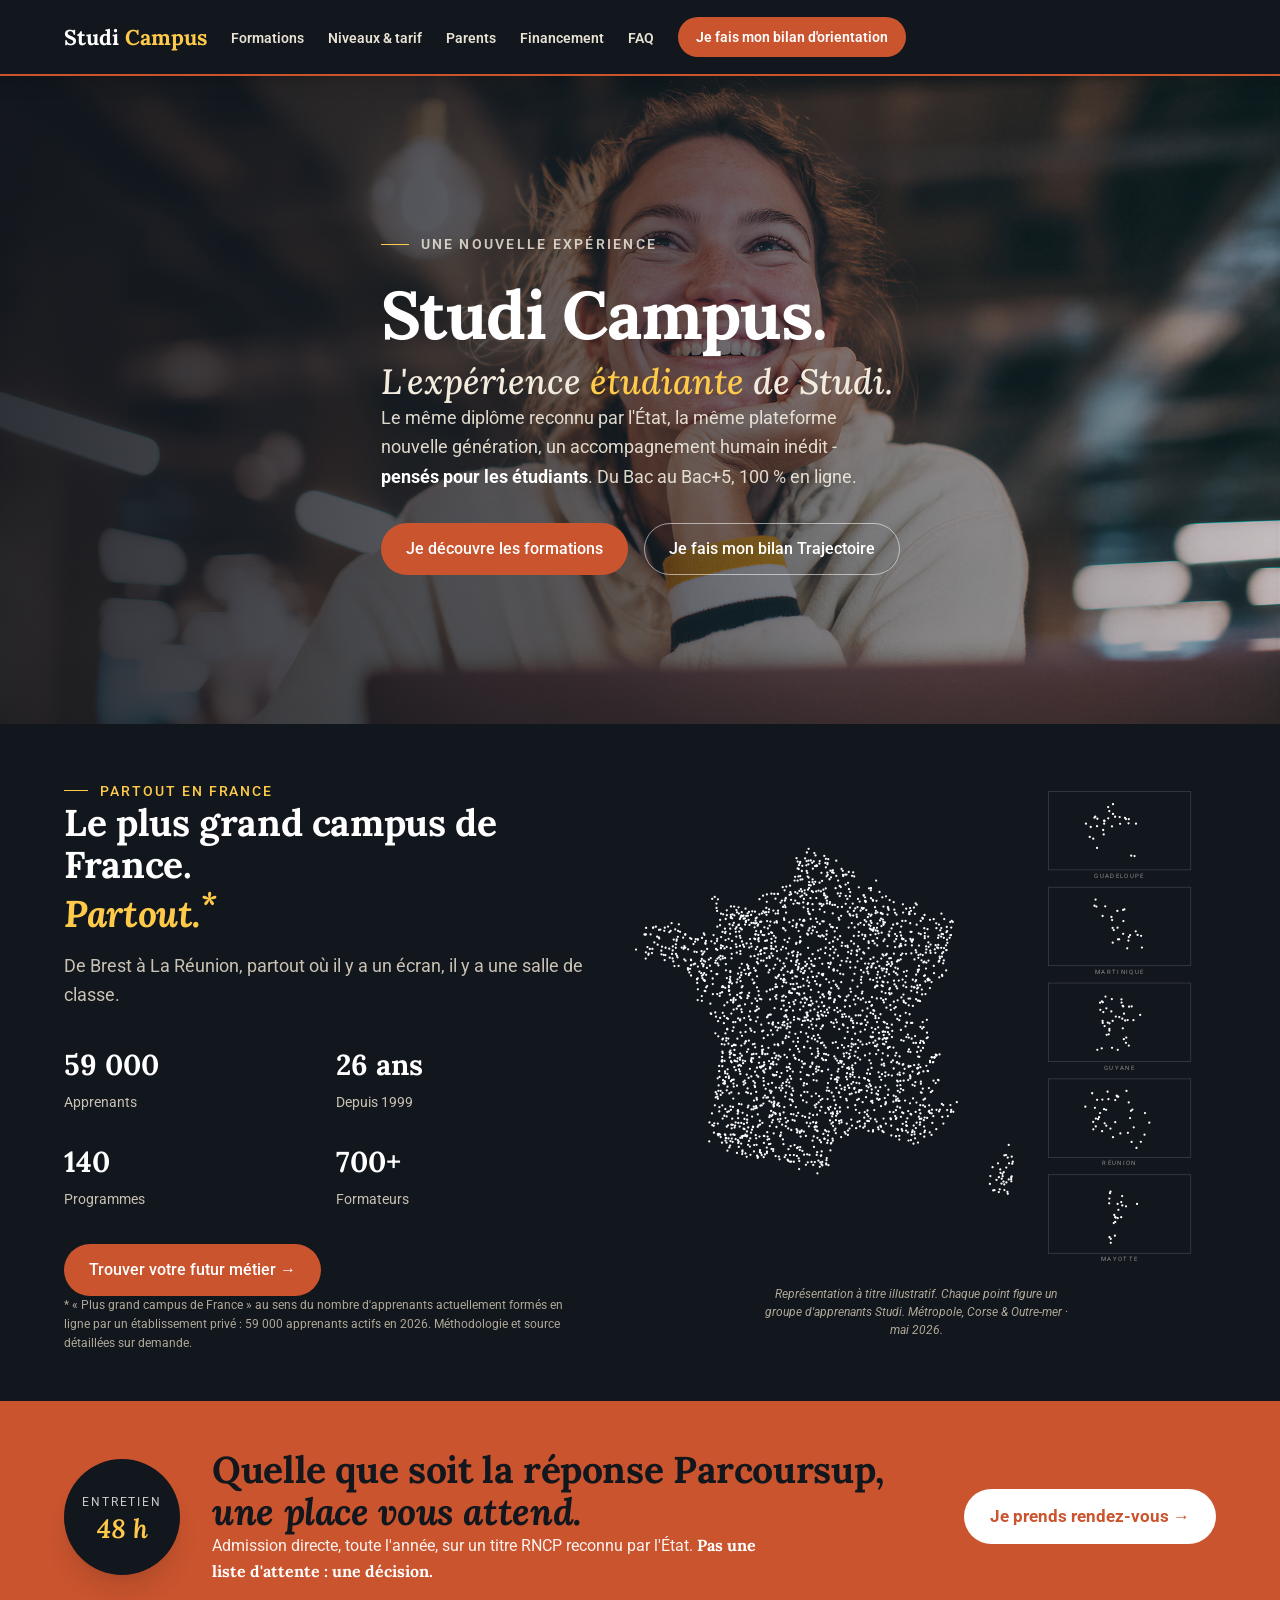
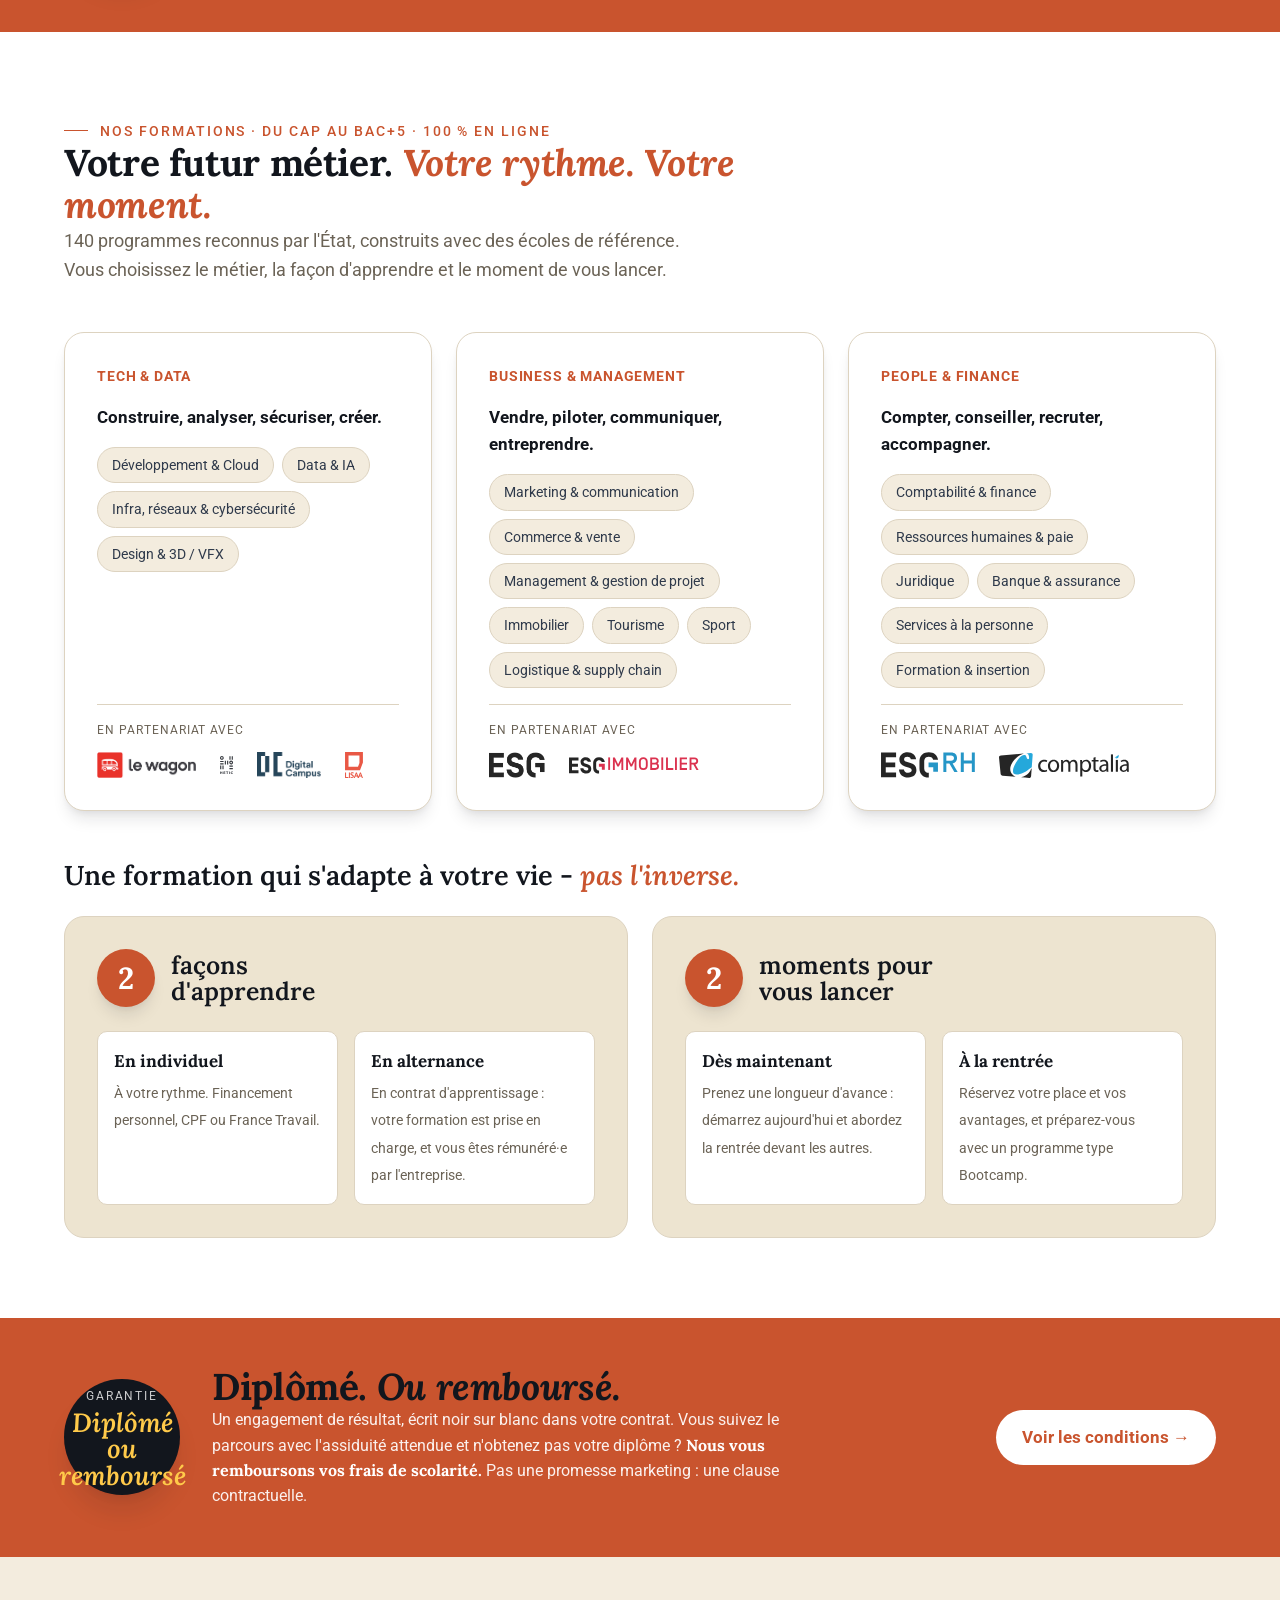
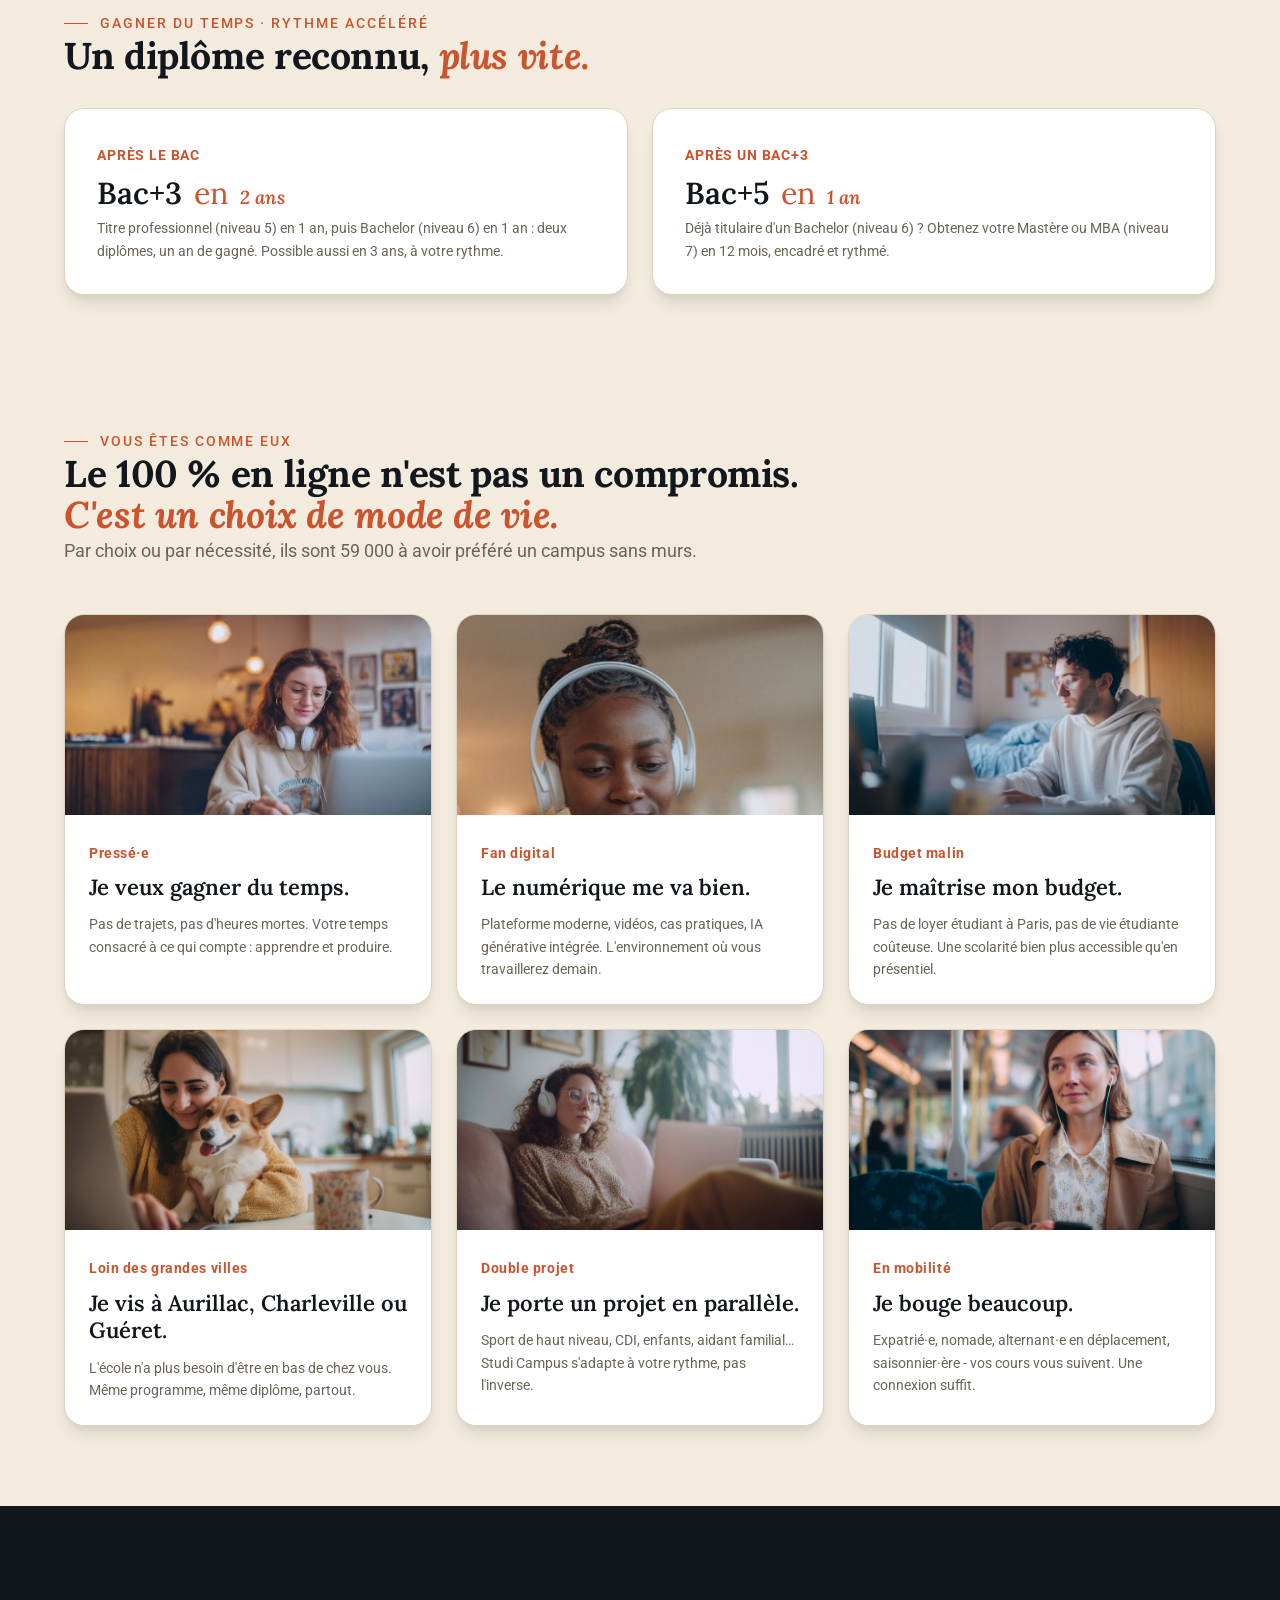
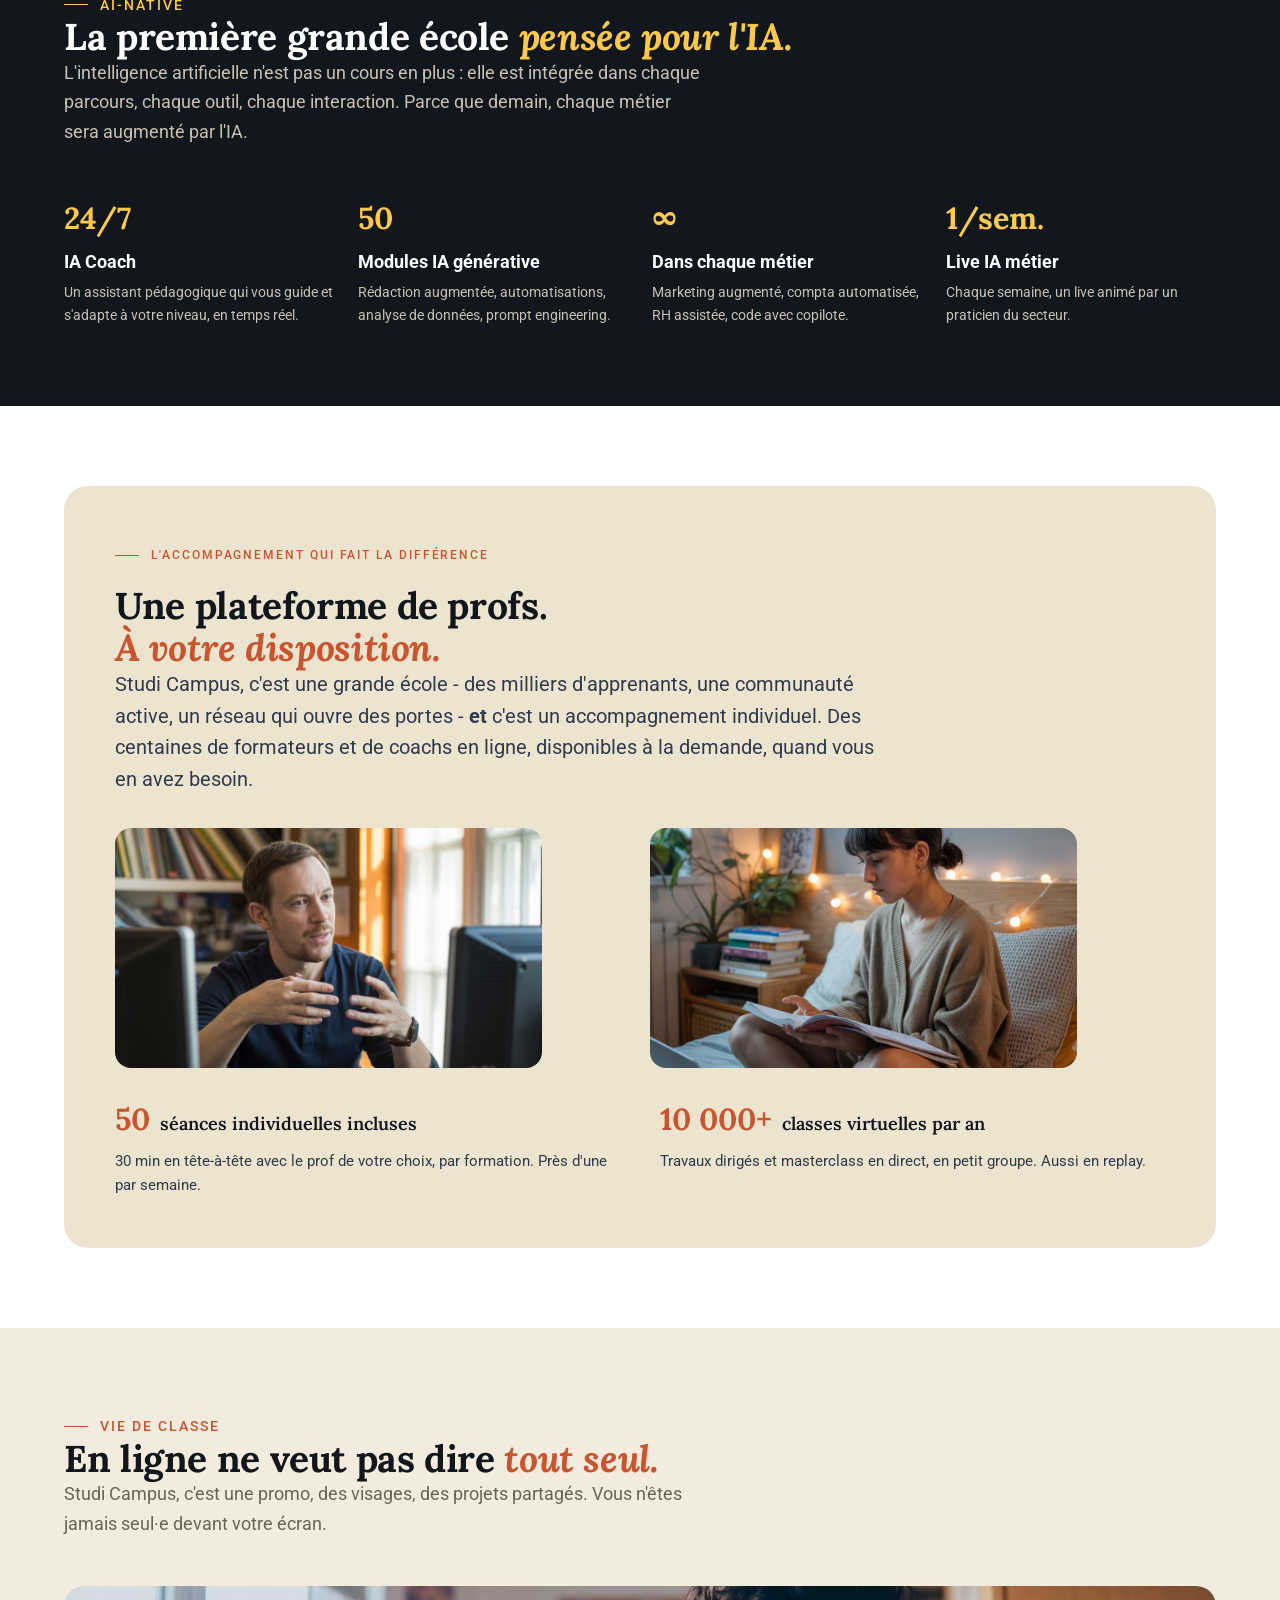
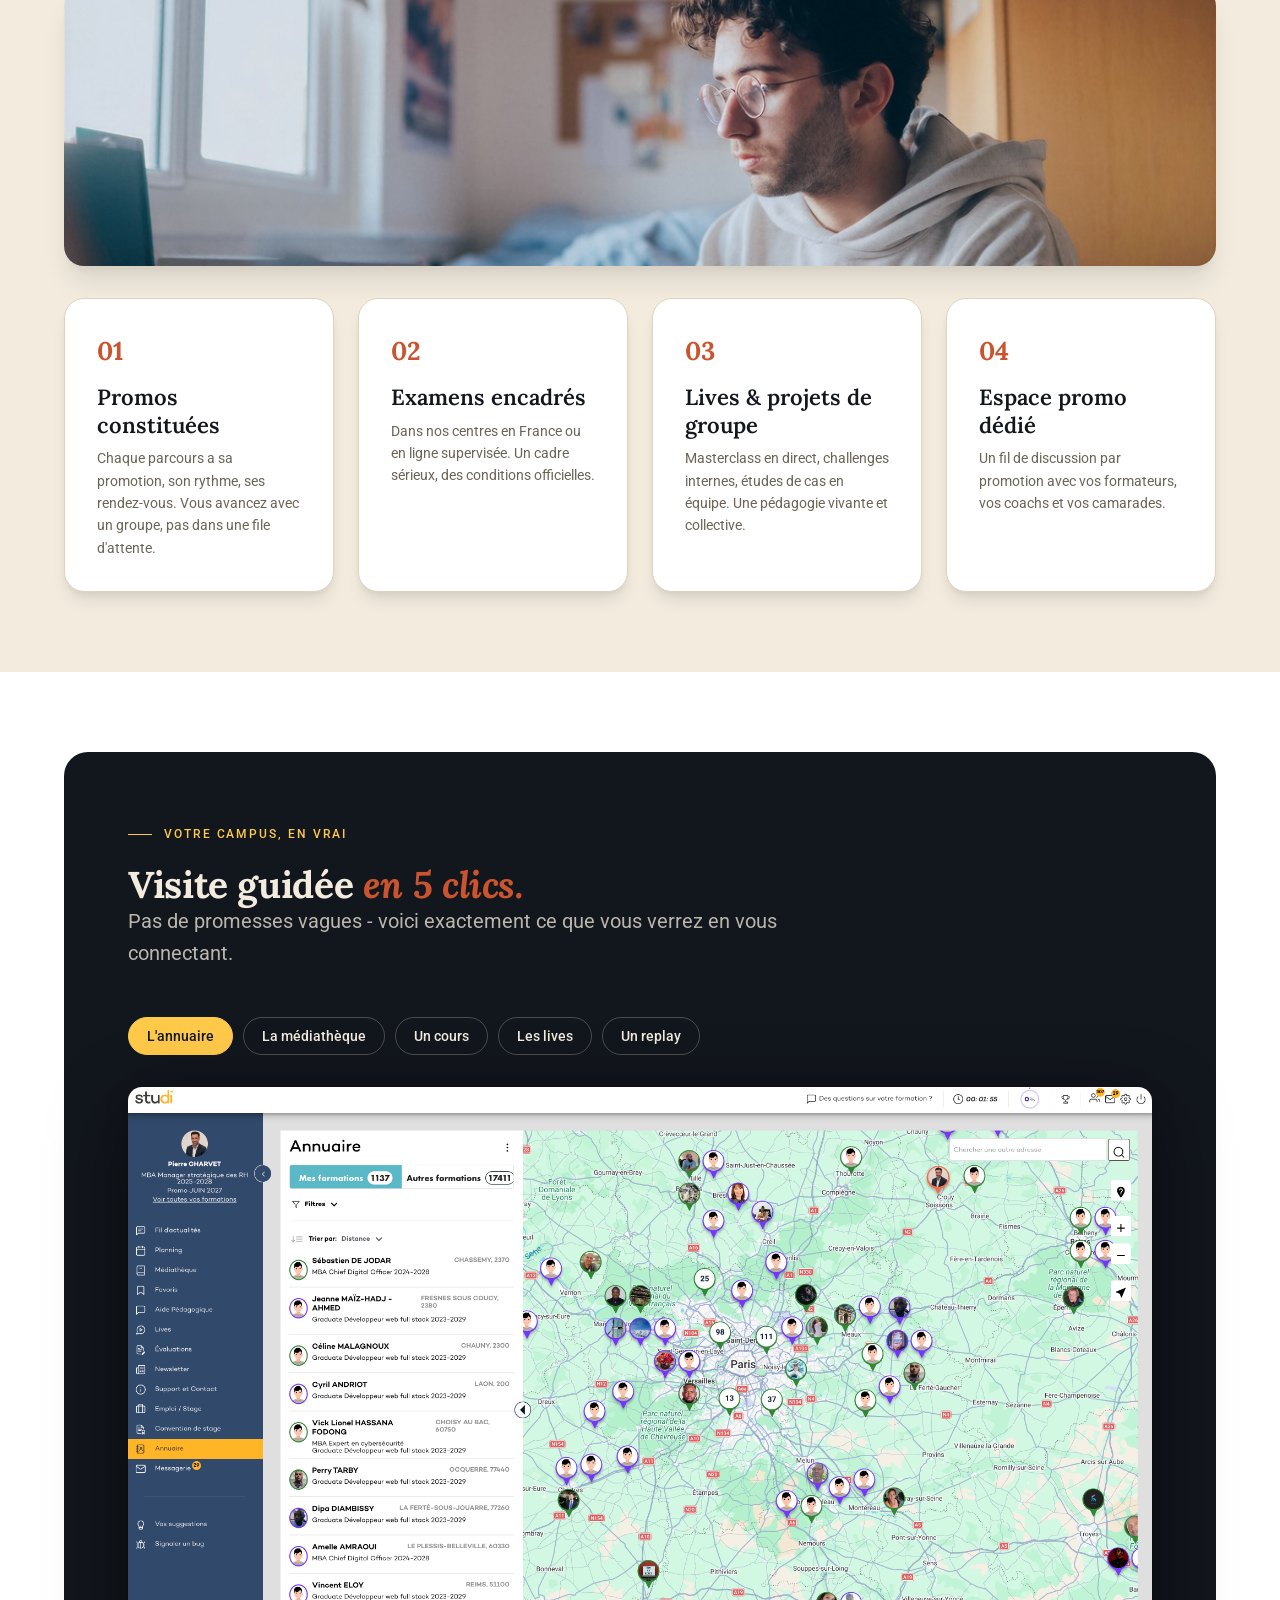
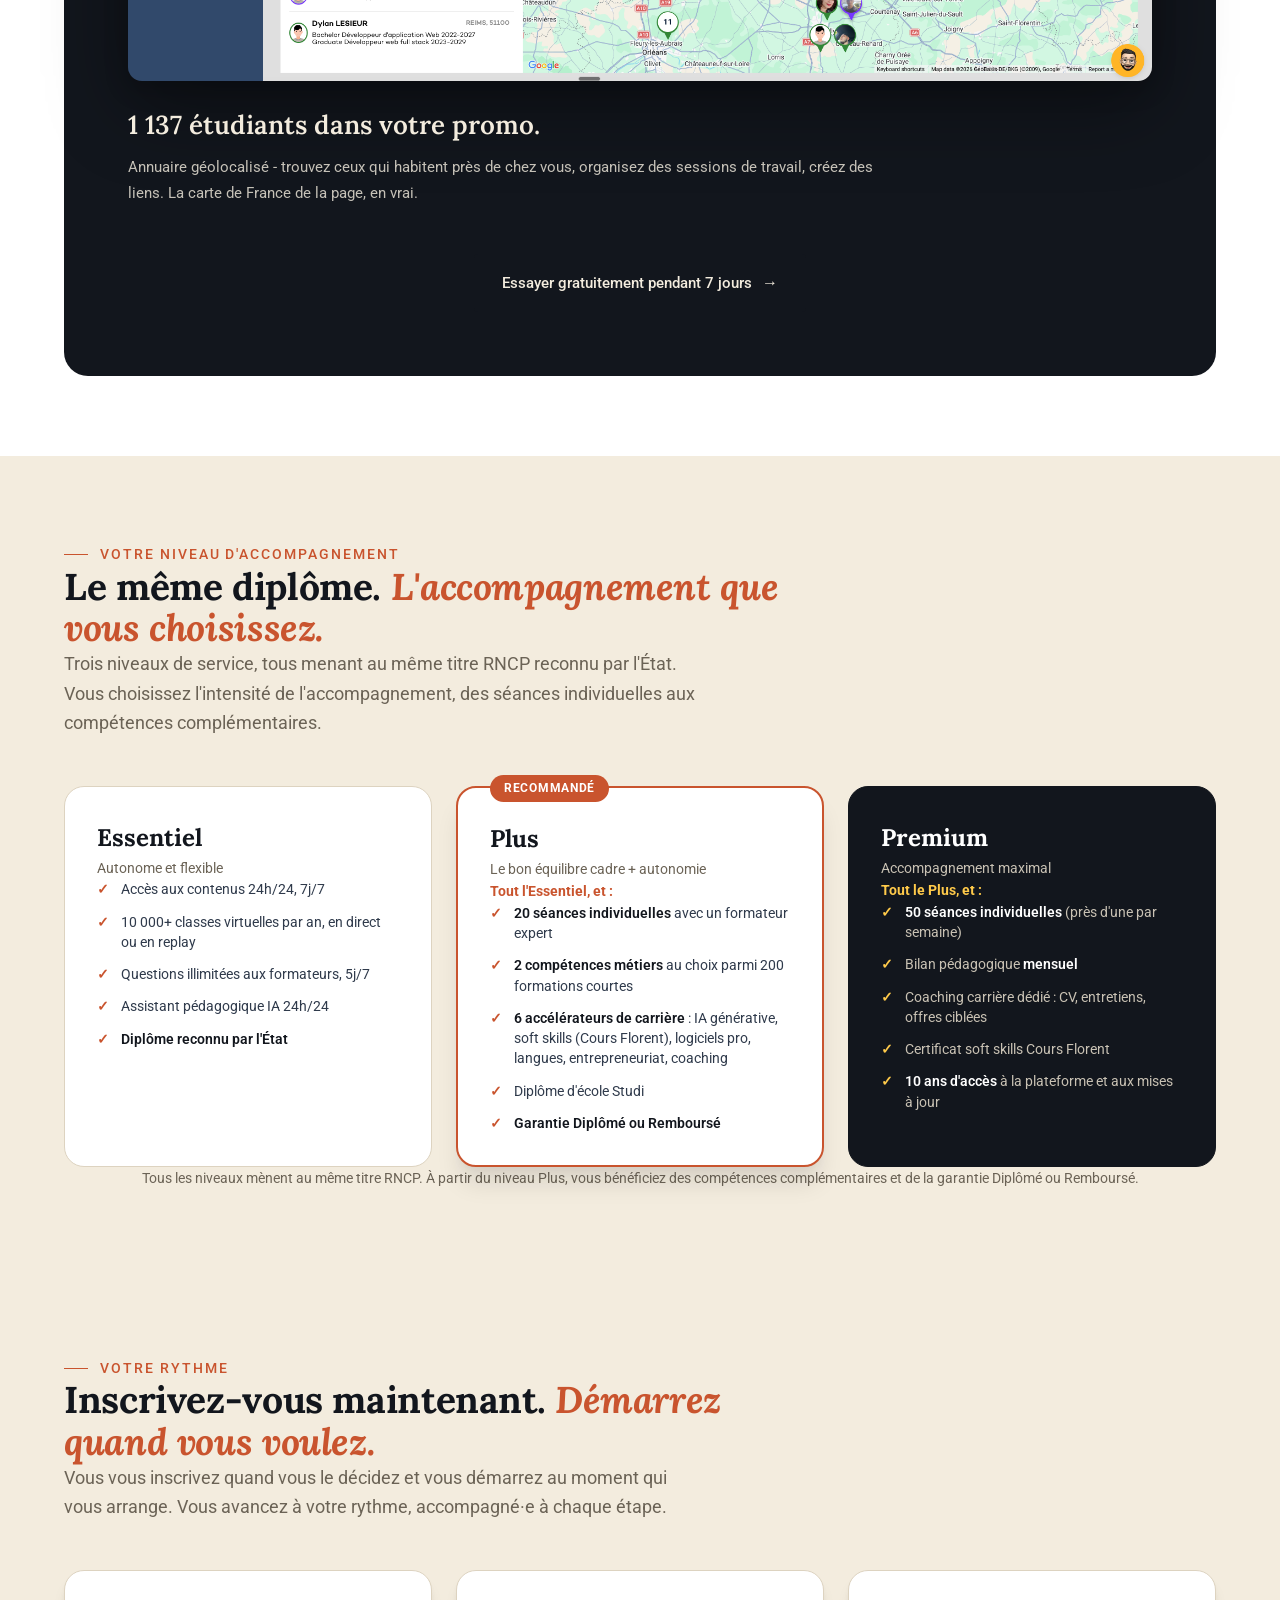
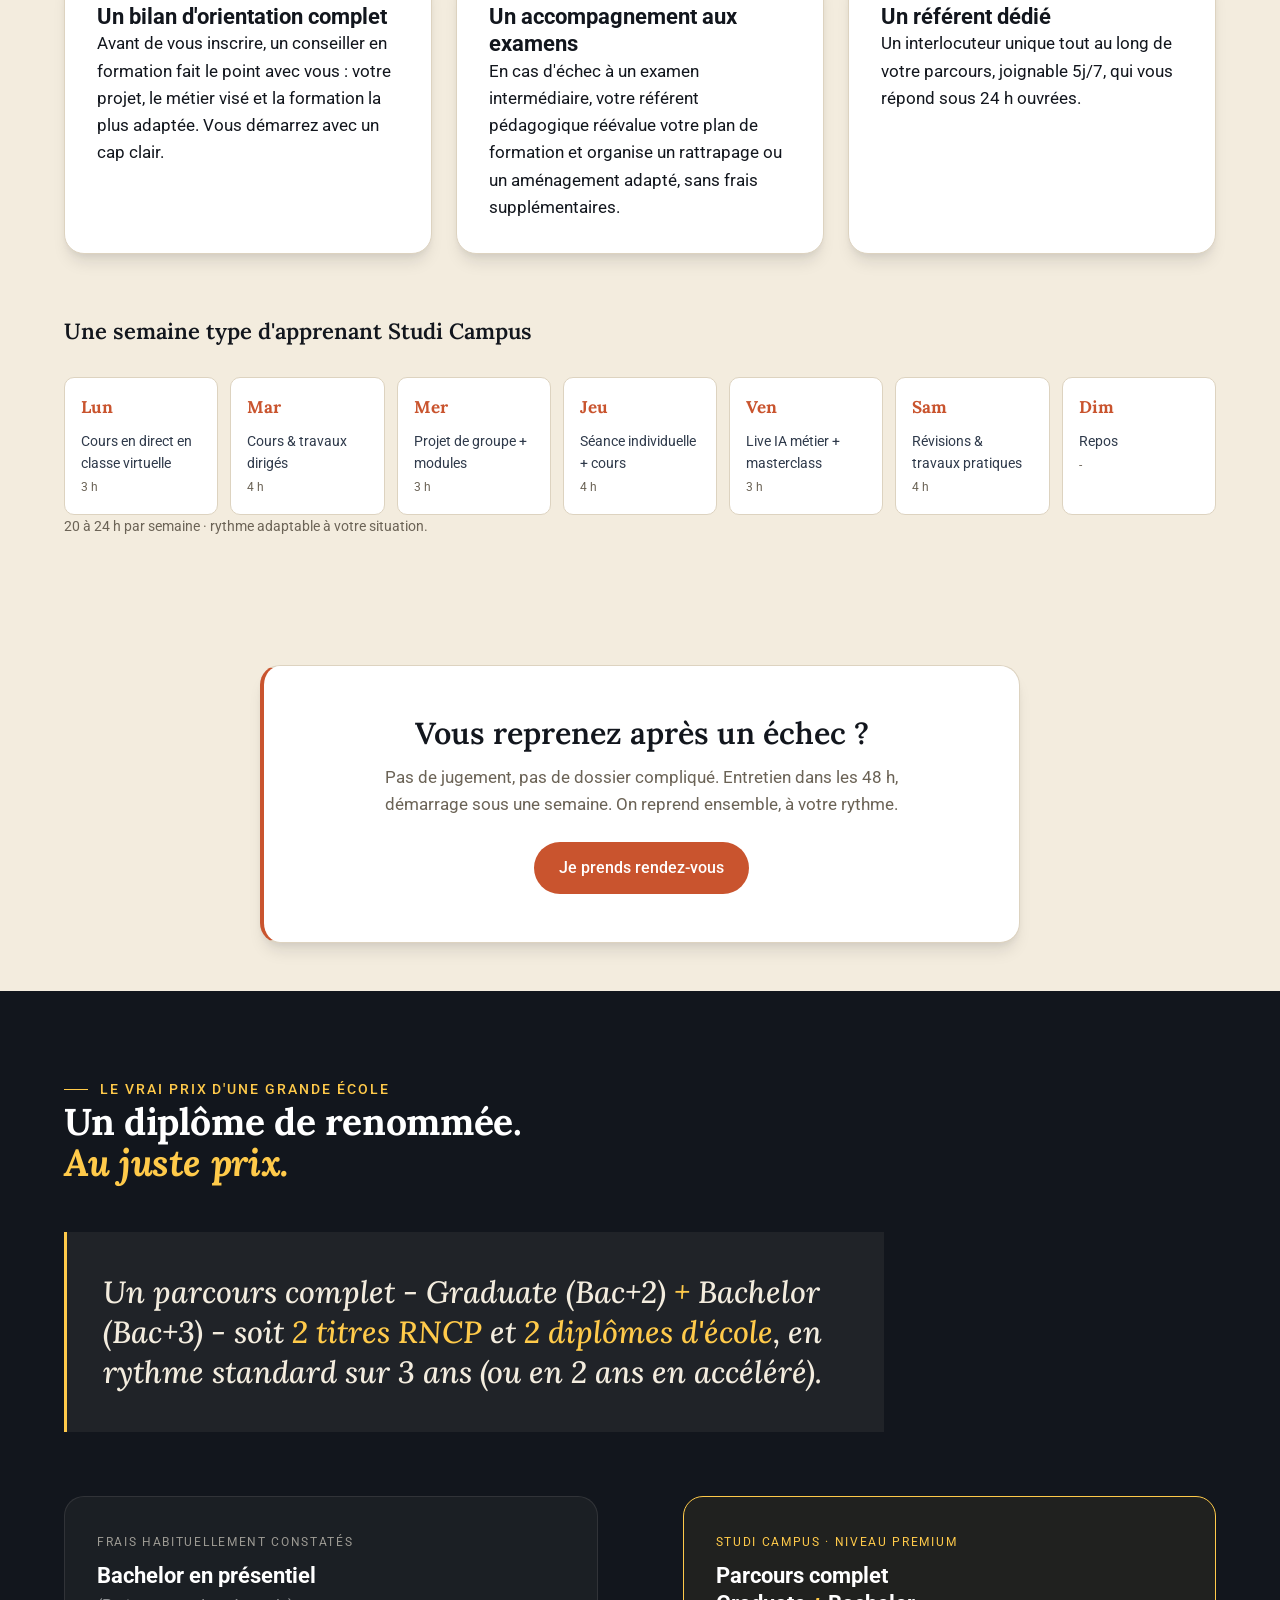
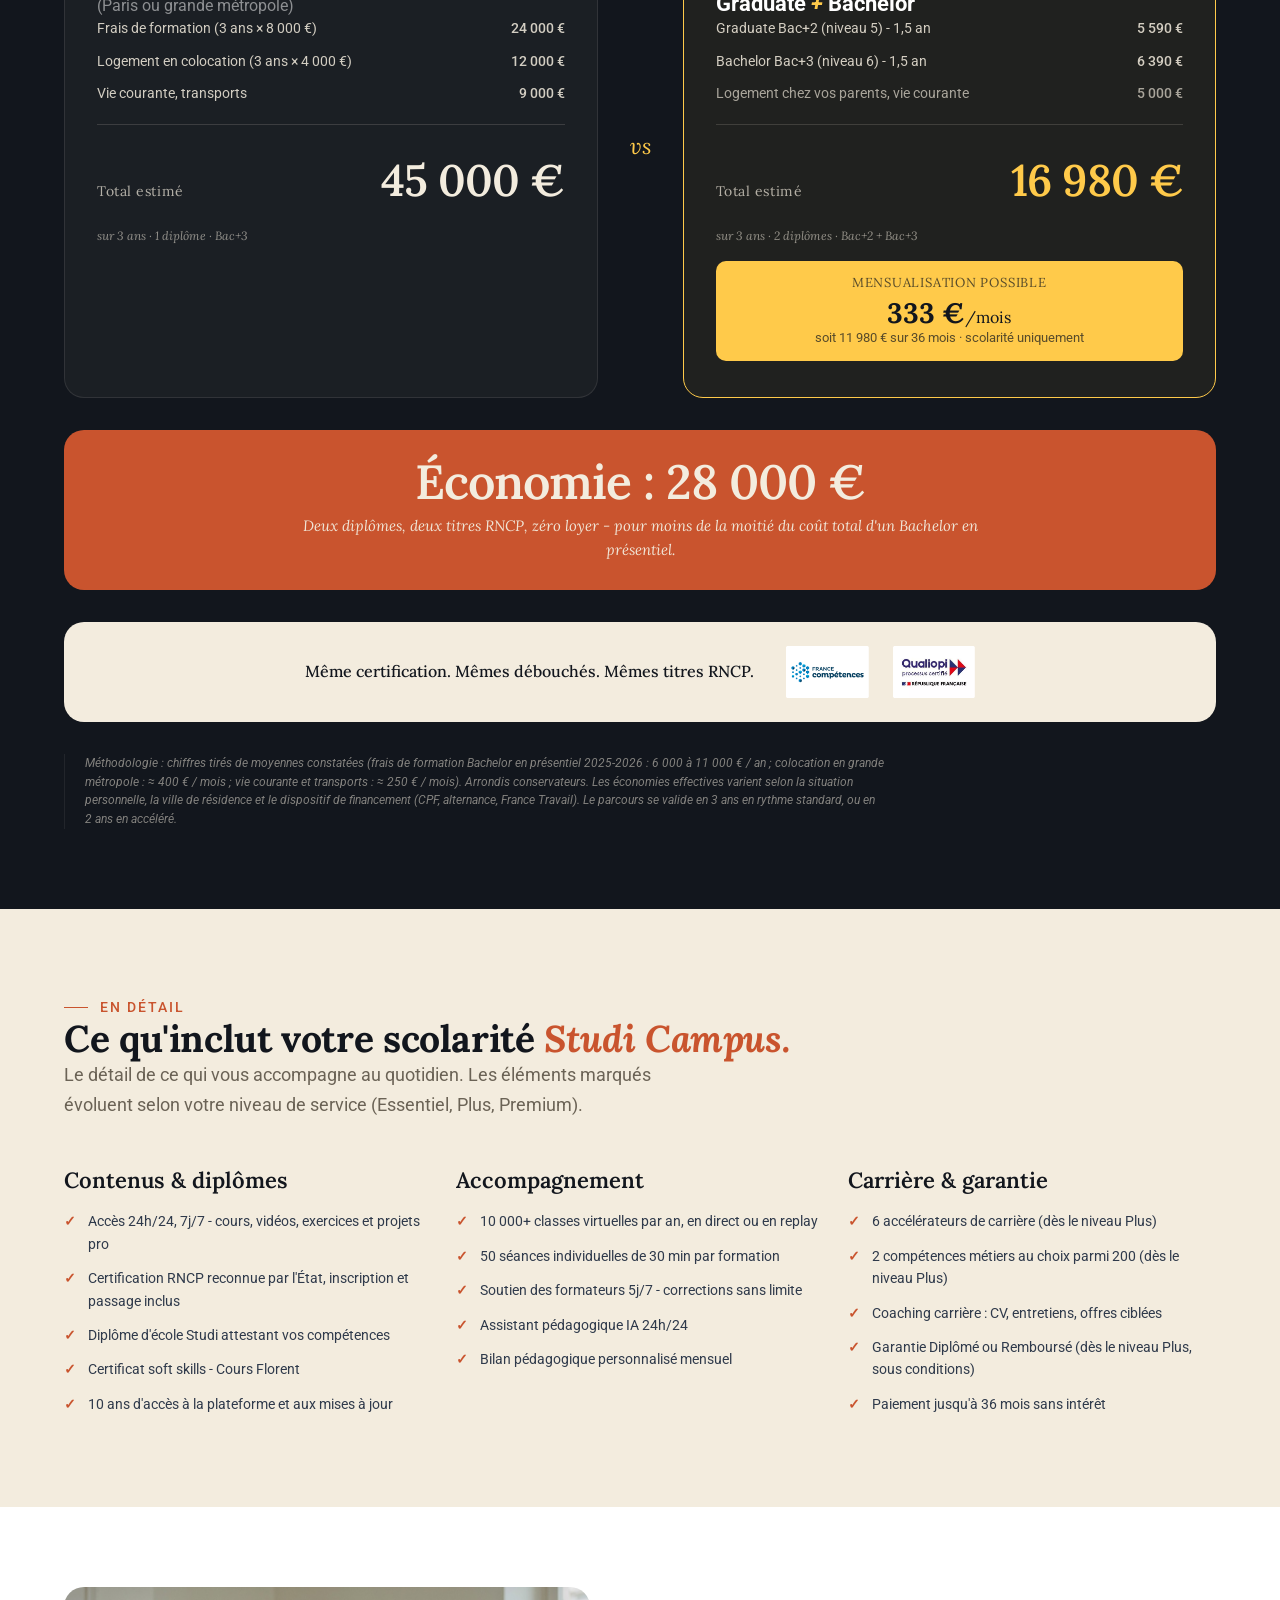
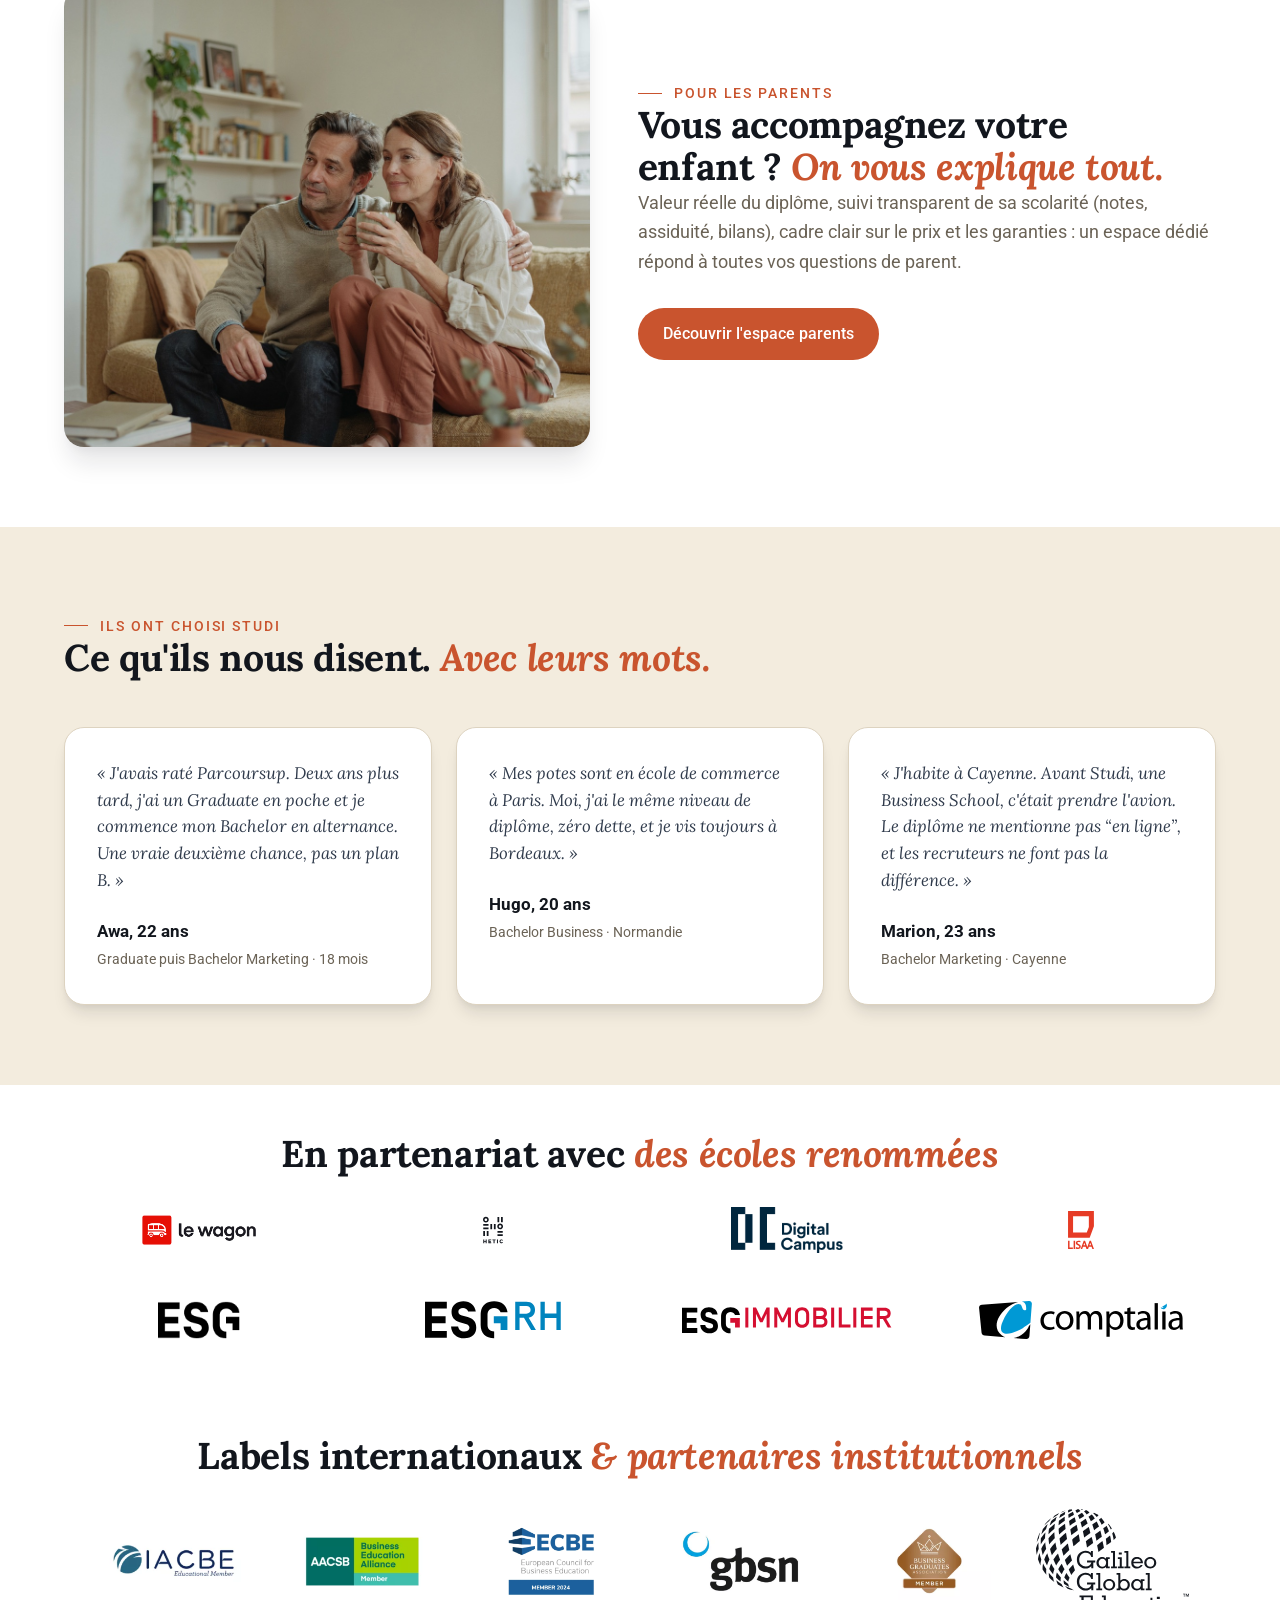
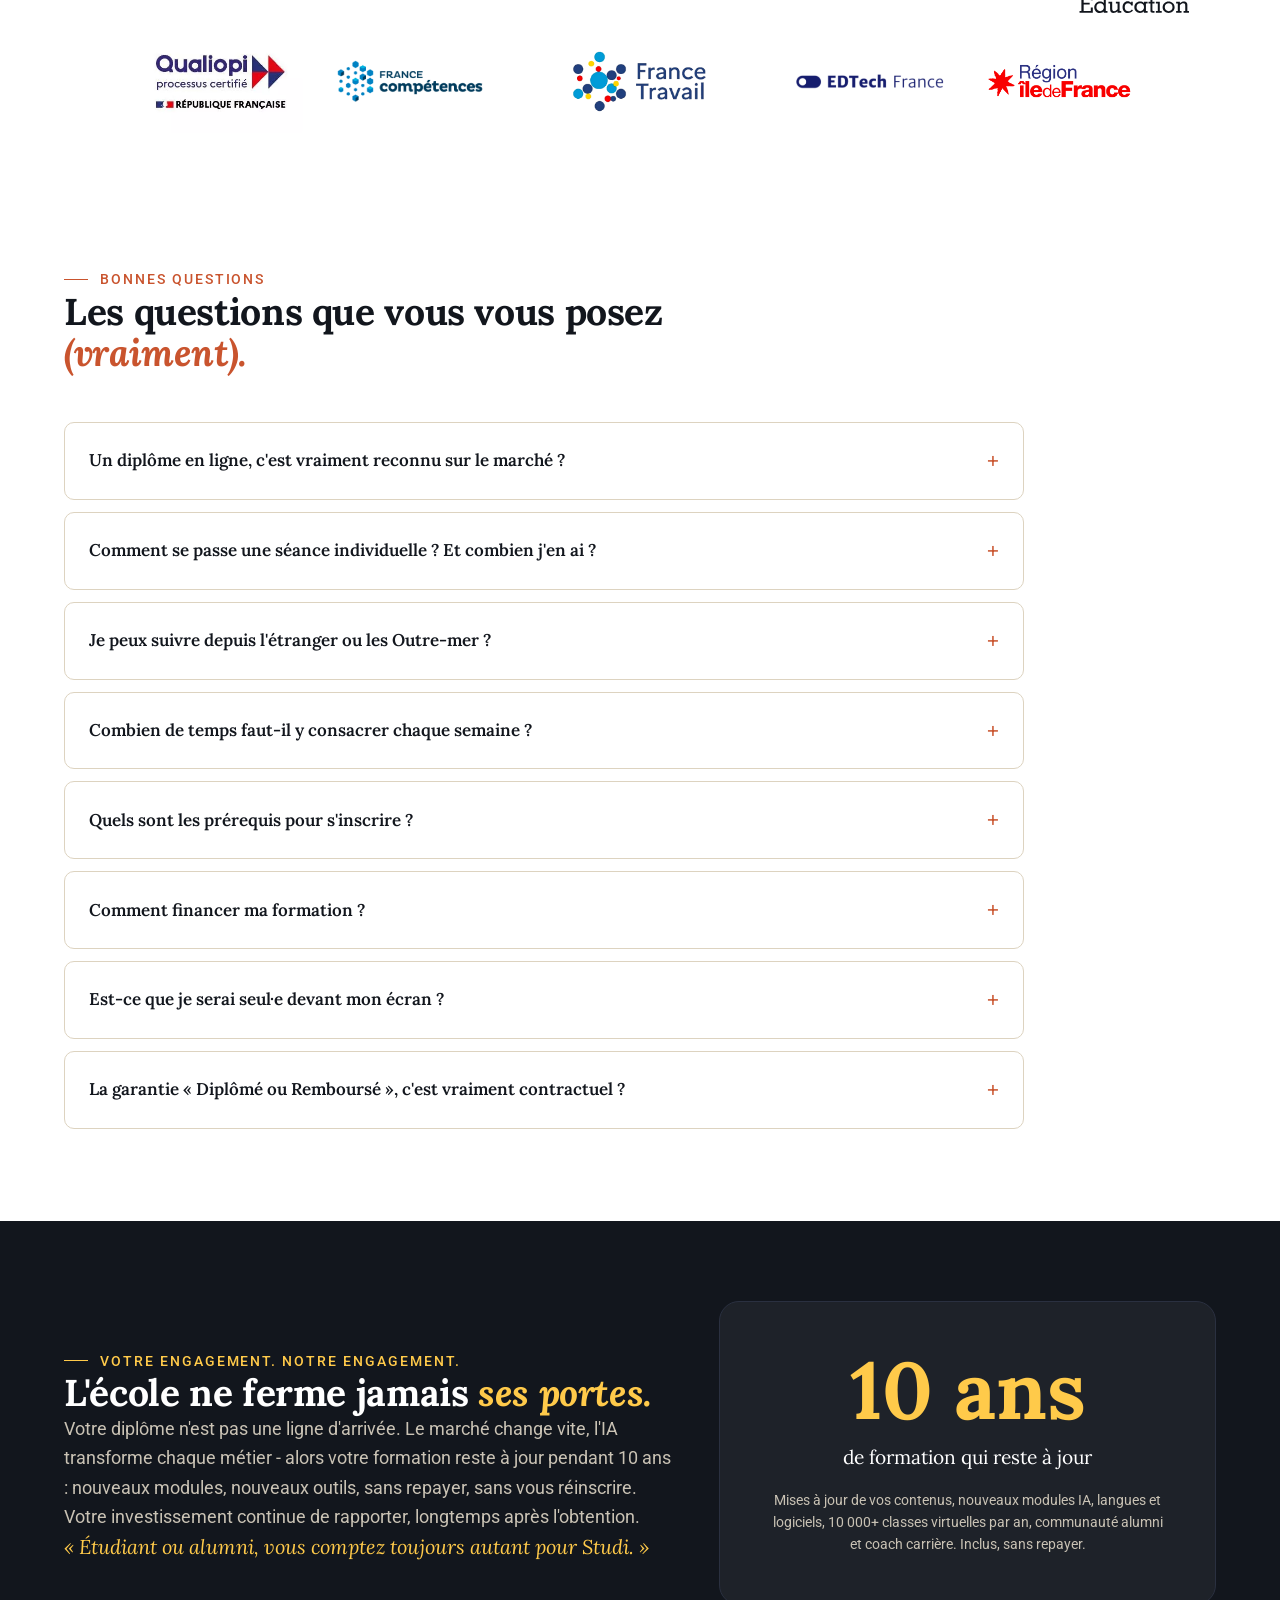
==== commit 837748c1: "feat(campus): ajustements contenu home (décisions Pierre 2026-06-21) - Baseline carte : « Sans murs " ====
--- a/index.html
+++ b/index.html
@@ -77,7 +77,7 @@
     <div class="sc-container sc-campus sc-campus--map">
       <div class="sc-campus-left">
         <p class="sc-eyebrow">Partout en France</p>
-        <h2>Le plus grand campus de France.<br /><span class="sc-em" style="color:var(--sc-yellow)">Sans murs.<sup>*</sup></span></h2>
+        <h2>Le plus grand campus de France.<br /><span class="sc-em" style="color:var(--sc-yellow)">Partout.<sup>*</sup></span></h2>
         <p class="sc-lead">De Brest à La Réunion, partout où il y a un écran, il y a une salle de classe.</p>
         <div class="sc-campus-stats">
           <div class="sc-stat"><b>59 000</b><span>Apprenants</span></div>
@@ -240,6 +240,21 @@
     </div>
   </section>
 
+  <!-- ===== 9b. BANDEAU GARANTIE (sceau de réassurance, fin, pleine largeur) ===== -->
+  <section class="sc-guarantee-band" aria-label="Garantie Diplômé ou Remboursé">
+    <div class="sc-container sc-guarantee-inner">
+      <div class="sc-guarantee-seal" aria-hidden="true">
+        <span class="sc-guarantee-seal-top">Garantie</span>
+        <span class="sc-guarantee-seal-main">Diplômé<br>ou<br>remboursé</span>
+      </div>
+      <div class="sc-guarantee-body">
+        <h2 class="sc-guarantee-title">Diplômé. <span class="sc-guarantee-em">Ou remboursé.</span></h2>
+        <p class="sc-guarantee-text">Un engagement de résultat, écrit noir sur blanc dans votre contrat. Vous suivez le parcours avec l'assiduité attendue et n'obtenez pas votre diplôme ? <strong>Nous vous remboursons vos frais de scolarité.</strong> Pas une promesse marketing : une clause contractuelle.</p>
+      </div>
+      <a href="#faq" class="sc-guarantee-link">Voir les conditions →</a>
+    </div>
+  </section>
+
   <!-- ===== GAGNER DU TEMPS - lame compacte : 2 formats accélérés fusionnés (1 ligne chacun) =====
        Remplace les 2 ex-lames (Bac+3 en 2 ans + Bac+5 en 1 an) jugées trop volumineuses.
        Niveaux RNCP : Bac+2=Niv5, Bac+3=Niv6, Bac+5=Niv7. Rythme accéléré ; standard via Pricing. -->
@@ -395,38 +410,6 @@
           <a href="#test" class="btn btn-primary btn-arrow">Essayer gratuitement pendant 7 jours</a>
         </div>
       </div>
-    </div>
-  </section>
-
-  <!-- ===== 9a. L'ÉCOLE QUI RESTE - 10 ans d'accès (une seule idée) ===== -->
-  <section class="sc-lame-w sc-bg-dark" aria-label="Une école qui reste">
-    <div class="sc-container sc-stay">
-      <div class="sc-stay-text">
-        <p class="sc-eyebrow">Votre engagement. Notre engagement.</p>
-        <h2>L'école ne ferme jamais <span class="sc-em" style="color:var(--sc-yellow)">ses portes.</span></h2>
-        <p class="sc-lead">Votre diplôme n'est pas une ligne d'arrivée. Le marché change vite, l'IA transforme chaque métier - alors votre formation reste à jour pendant 10 ans : nouveaux modules, nouveaux outils, sans repayer, sans vous réinscrire. Votre investissement continue de rapporter, longtemps après l'obtention.</p>
-        <p class="sc-signature">« Étudiant ou alumni, vous comptez toujours autant pour Studi. »</p>
-      </div>
-      <div class="sc-stay-card">
-        <b class="sc-stay-num">10 ans</b>
-        <span class="sc-stay-num-label">de formation qui reste à jour</span>
-        <p>Mises à jour de vos contenus, nouveaux modules IA, langues et logiciels, 10 000+ classes virtuelles par an, communauté alumni et coach carrière. Inclus, sans repayer.</p>
-      </div>
-    </div>
-  </section>
-
-  <!-- ===== 9b. BANDEAU GARANTIE (sceau de réassurance, fin, pleine largeur) ===== -->
-  <section class="sc-guarantee-band" aria-label="Garantie Diplômé ou Remboursé">
-    <div class="sc-container sc-guarantee-inner">
-      <div class="sc-guarantee-seal" aria-hidden="true">
-        <span class="sc-guarantee-seal-top">Garantie</span>
-        <span class="sc-guarantee-seal-main">Diplômé<br>ou<br>remboursé</span>
-      </div>
-      <div class="sc-guarantee-body">
-        <h2 class="sc-guarantee-title">Diplômé. <span class="sc-guarantee-em">Ou remboursé.</span></h2>
-        <p class="sc-guarantee-text">Un engagement de résultat, écrit noir sur blanc dans votre contrat. Vous suivez le parcours avec l'assiduité attendue et n'obtenez pas votre diplôme ? <strong>Nous vous remboursons vos frais de scolarité.</strong> Pas une promesse marketing : une clause contractuelle.</p>
-      </div>
-      <a href="#faq" class="sc-guarantee-link">Voir les conditions →</a>
     </div>
   </section>
 
@@ -529,7 +512,7 @@
     <div class="sc-container">
       <div class="sc-head">
         <p class="sc-eyebrow">Le vrai prix d'une grande école</p>
-        <h2>Au juste prix.<br>Pas à celui <span class="sc-em">d'un loyer parisien.</span></h2>
+        <h2>Un diplôme de renommée.<br><span class="sc-em">Au juste prix.</span></h2>
       </div>
 
       <div class="sc-pricing-hero">
@@ -733,6 +716,23 @@
         <details class="sc-faq-item"><summary>Comment financer ma formation ?</summary><p>Plusieurs solutions selon votre situation. En financement individuel, vous échelonnez le paiement jusqu'à 36 mois, sans frais. En apprentissage (alternance), votre formation est prise en charge et vous êtes rémunéré·e par l'entreprise. Vous pouvez aussi mobiliser votre CPF ou un financement France Travail, pour une prise en charge totale ou partielle. Votre conseiller construit avec vous le montage le plus avantageux.</p></details>
         <details class="sc-faq-item"><summary>Est-ce que je serai seul·e devant mon écran ?</summary><p>Non. Vous faites partie d'une promotion, vous retrouvez vos camarades en classes virtuelles, vous échangez sur les forums. Les formateurs sont disponibles 5j/7 et vous avez un bilan pédagogique mensuel. En ligne ne veut pas dire seul.</p></details>
         <details class="sc-faq-item"><summary>La garantie « Diplômé ou Remboursé », c'est vraiment contractuel ?</summary><p>Oui. Elle figure dans votre contrat de formation, avec ses conditions précises : assiduité aux cours, réalisation des travaux demandés et présentation aux examens dans la durée prévue. Si ces conditions sont remplies et que vous n'obtenez pas votre diplôme, les frais pédagogiques restant à votre charge vous sont remboursés selon les modalités des conditions générales, que vous recevez et signez avant le début de la formation.</p></details>
+      </div>
+    </div>
+  </section>
+
+  <!-- ===== 9a. L'ÉCOLE QUI RESTE - 10 ans d'accès (une seule idée) ===== -->
+  <section class="sc-lame-w sc-bg-dark" aria-label="Une école qui reste">
+    <div class="sc-container sc-stay">
+      <div class="sc-stay-text">
+        <p class="sc-eyebrow">Votre engagement. Notre engagement.</p>
+        <h2>L'école ne ferme jamais <span class="sc-em" style="color:var(--sc-yellow)">ses portes.</span></h2>
+        <p class="sc-lead">Votre diplôme n'est pas une ligne d'arrivée. Le marché change vite, l'IA transforme chaque métier - alors votre formation reste à jour pendant 10 ans : nouveaux modules, nouveaux outils, sans repayer, sans vous réinscrire. Votre investissement continue de rapporter, longtemps après l'obtention.</p>
+        <p class="sc-signature">« Étudiant ou alumni, vous comptez toujours autant pour Studi. »</p>
+      </div>
+      <div class="sc-stay-card">
+        <b class="sc-stay-num">10 ans</b>
+        <span class="sc-stay-num-label">de formation qui reste à jour</span>
+        <p>Mises à jour de vos contenus, nouveaux modules IA, langues et logiciels, 10 000+ classes virtuelles par an, communauté alumni et coach carrière. Inclus, sans repayer.</p>
       </div>
     </div>
   </section>
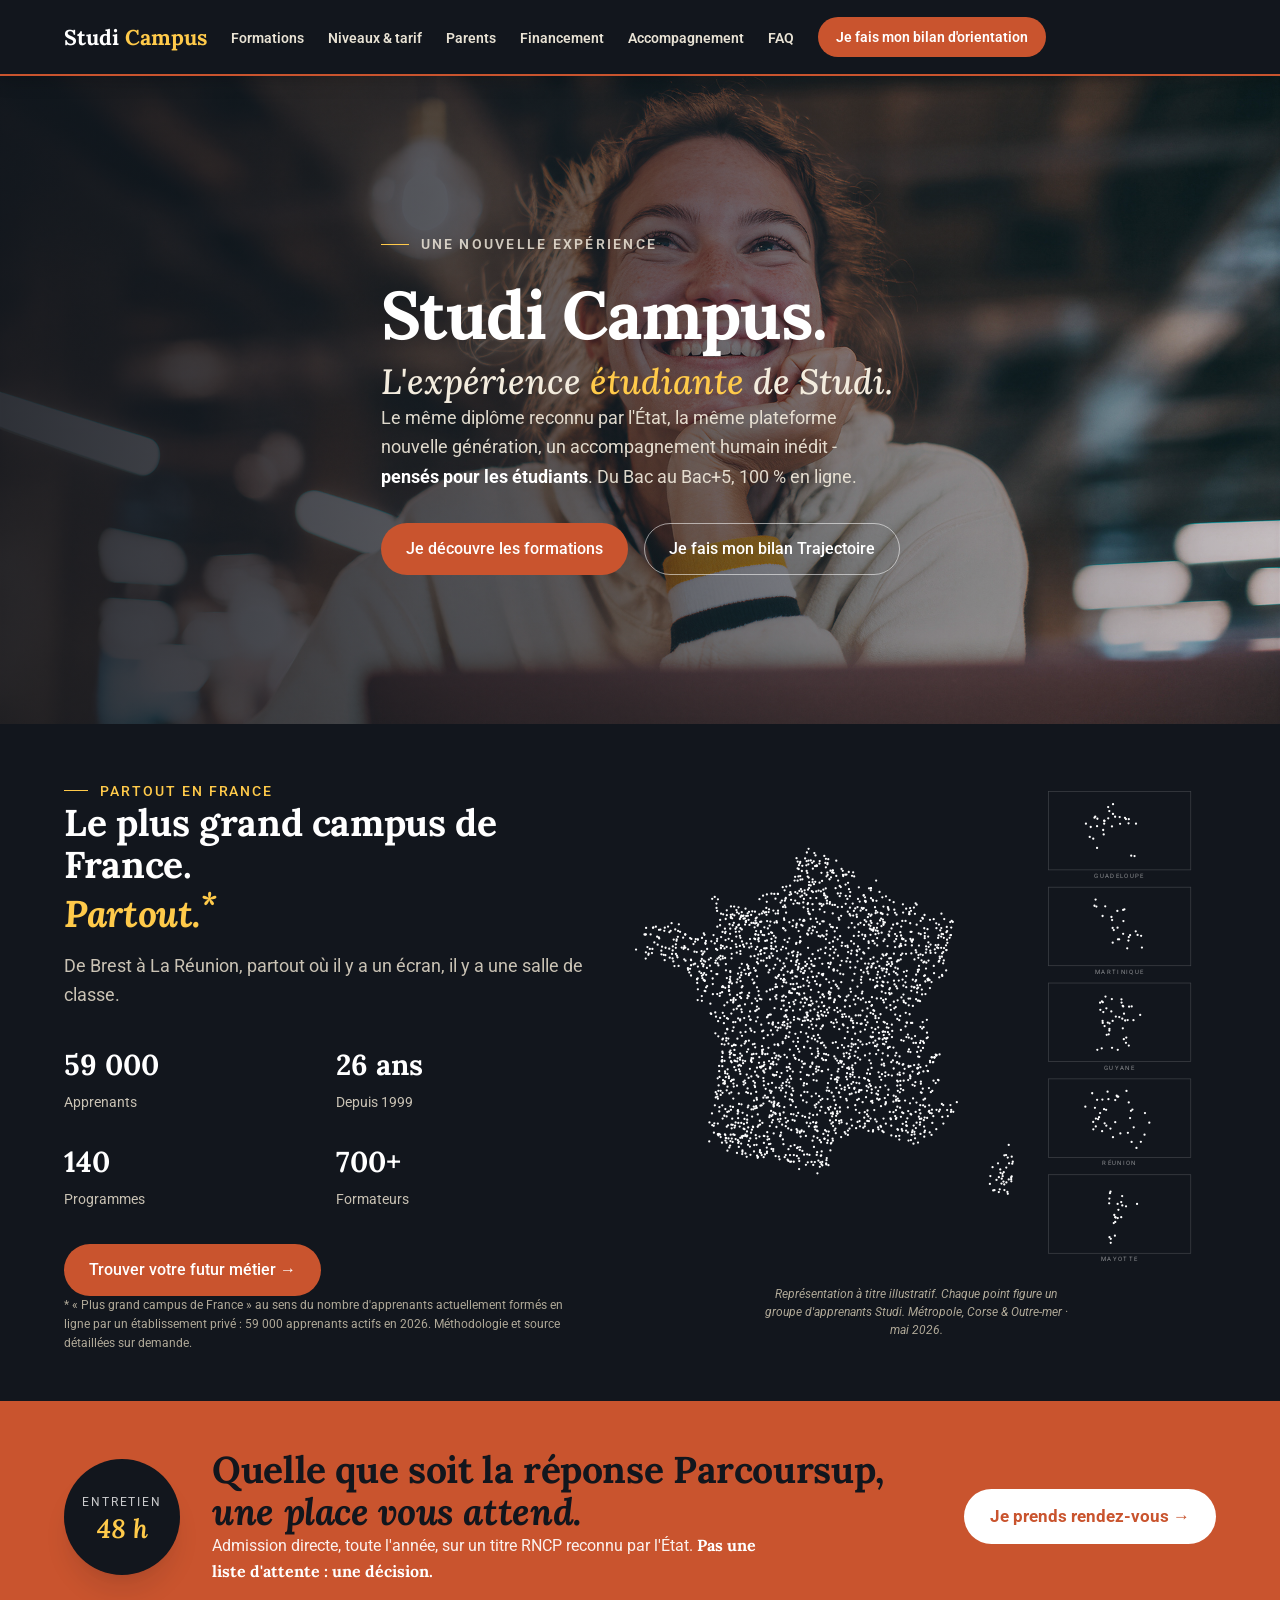
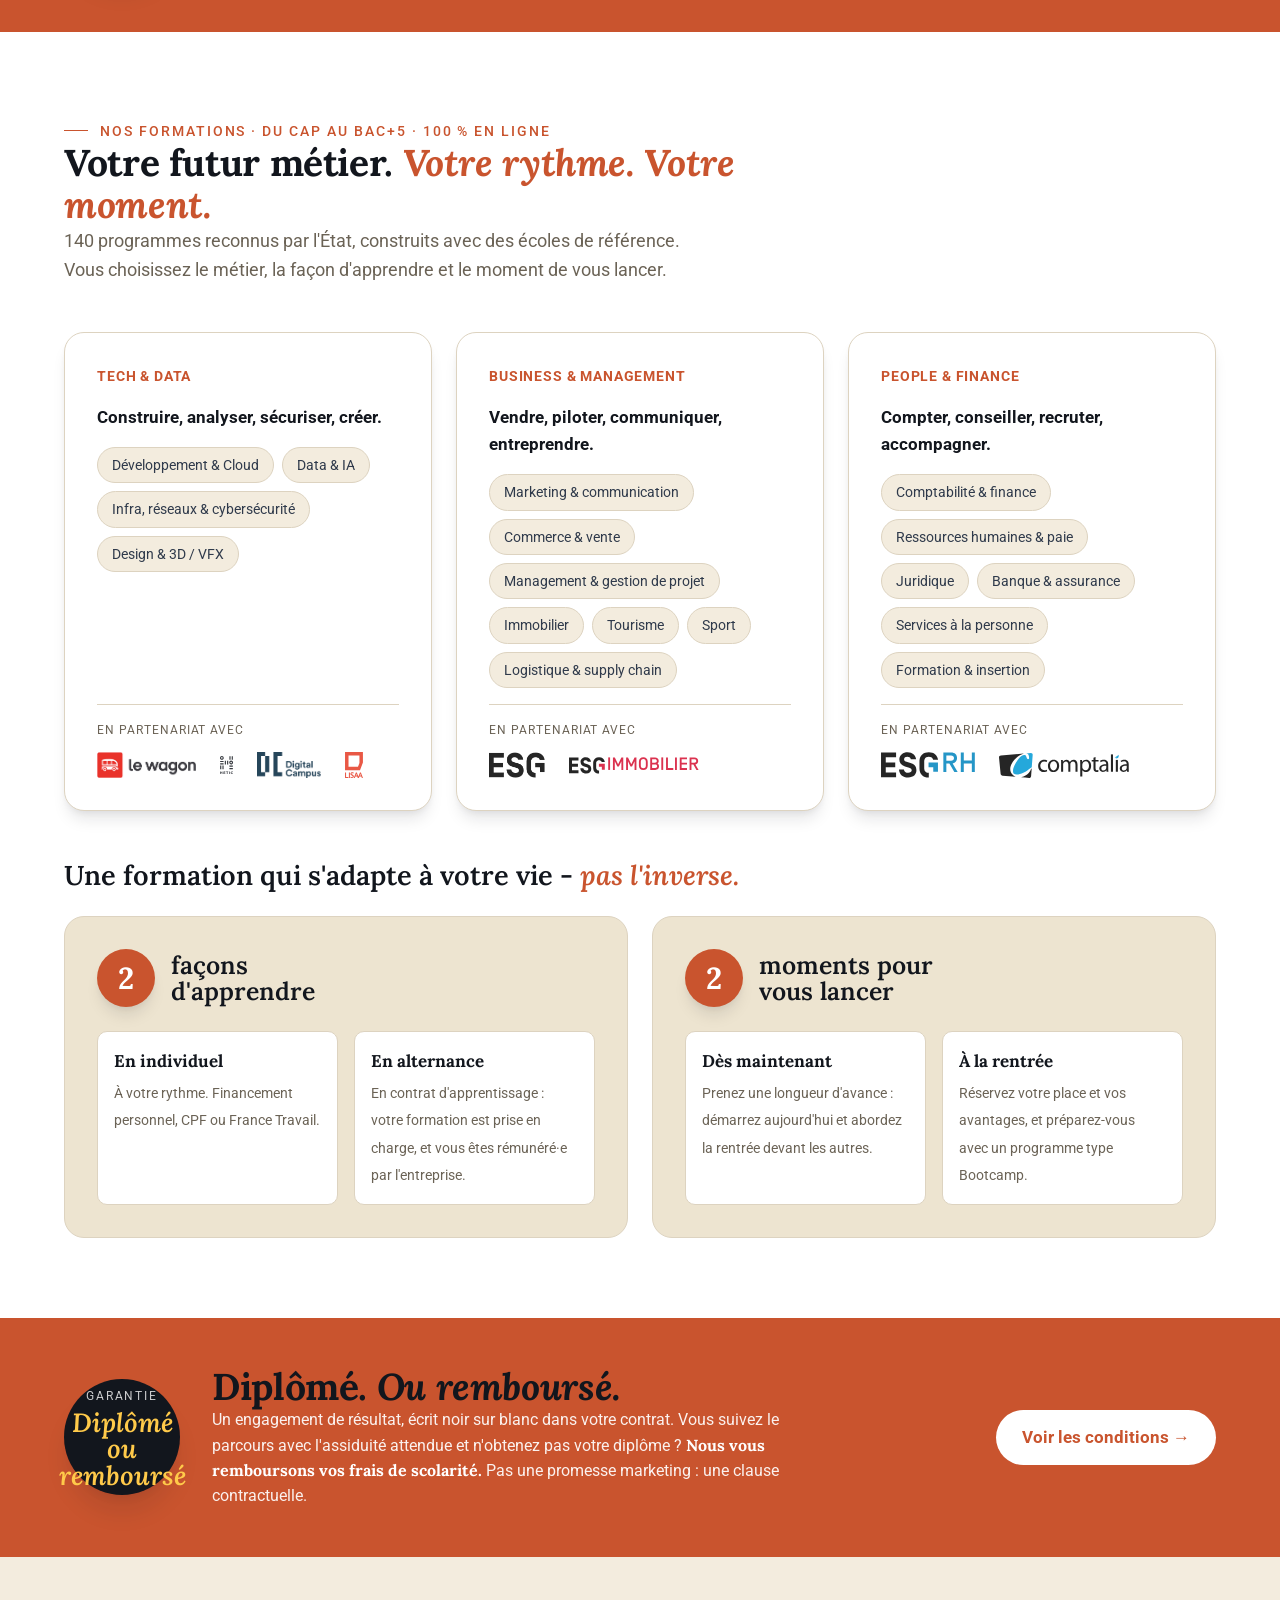
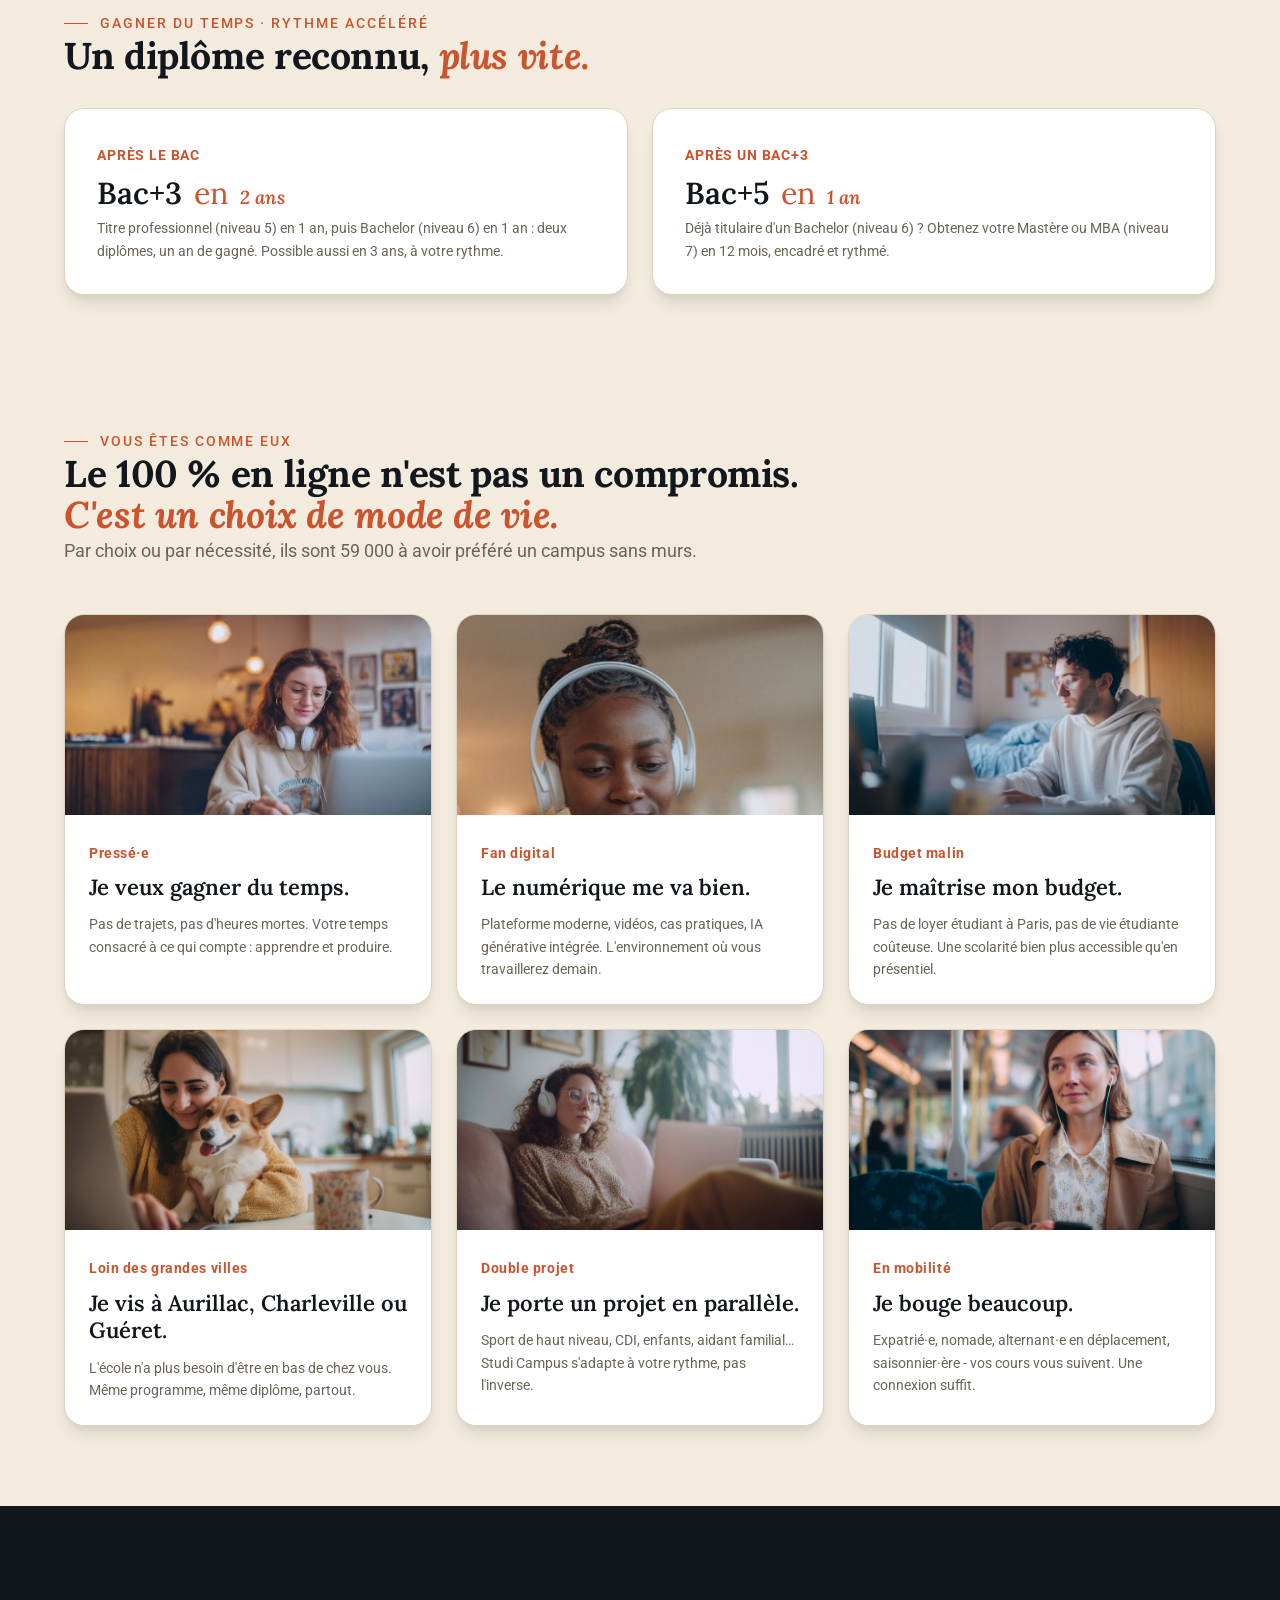
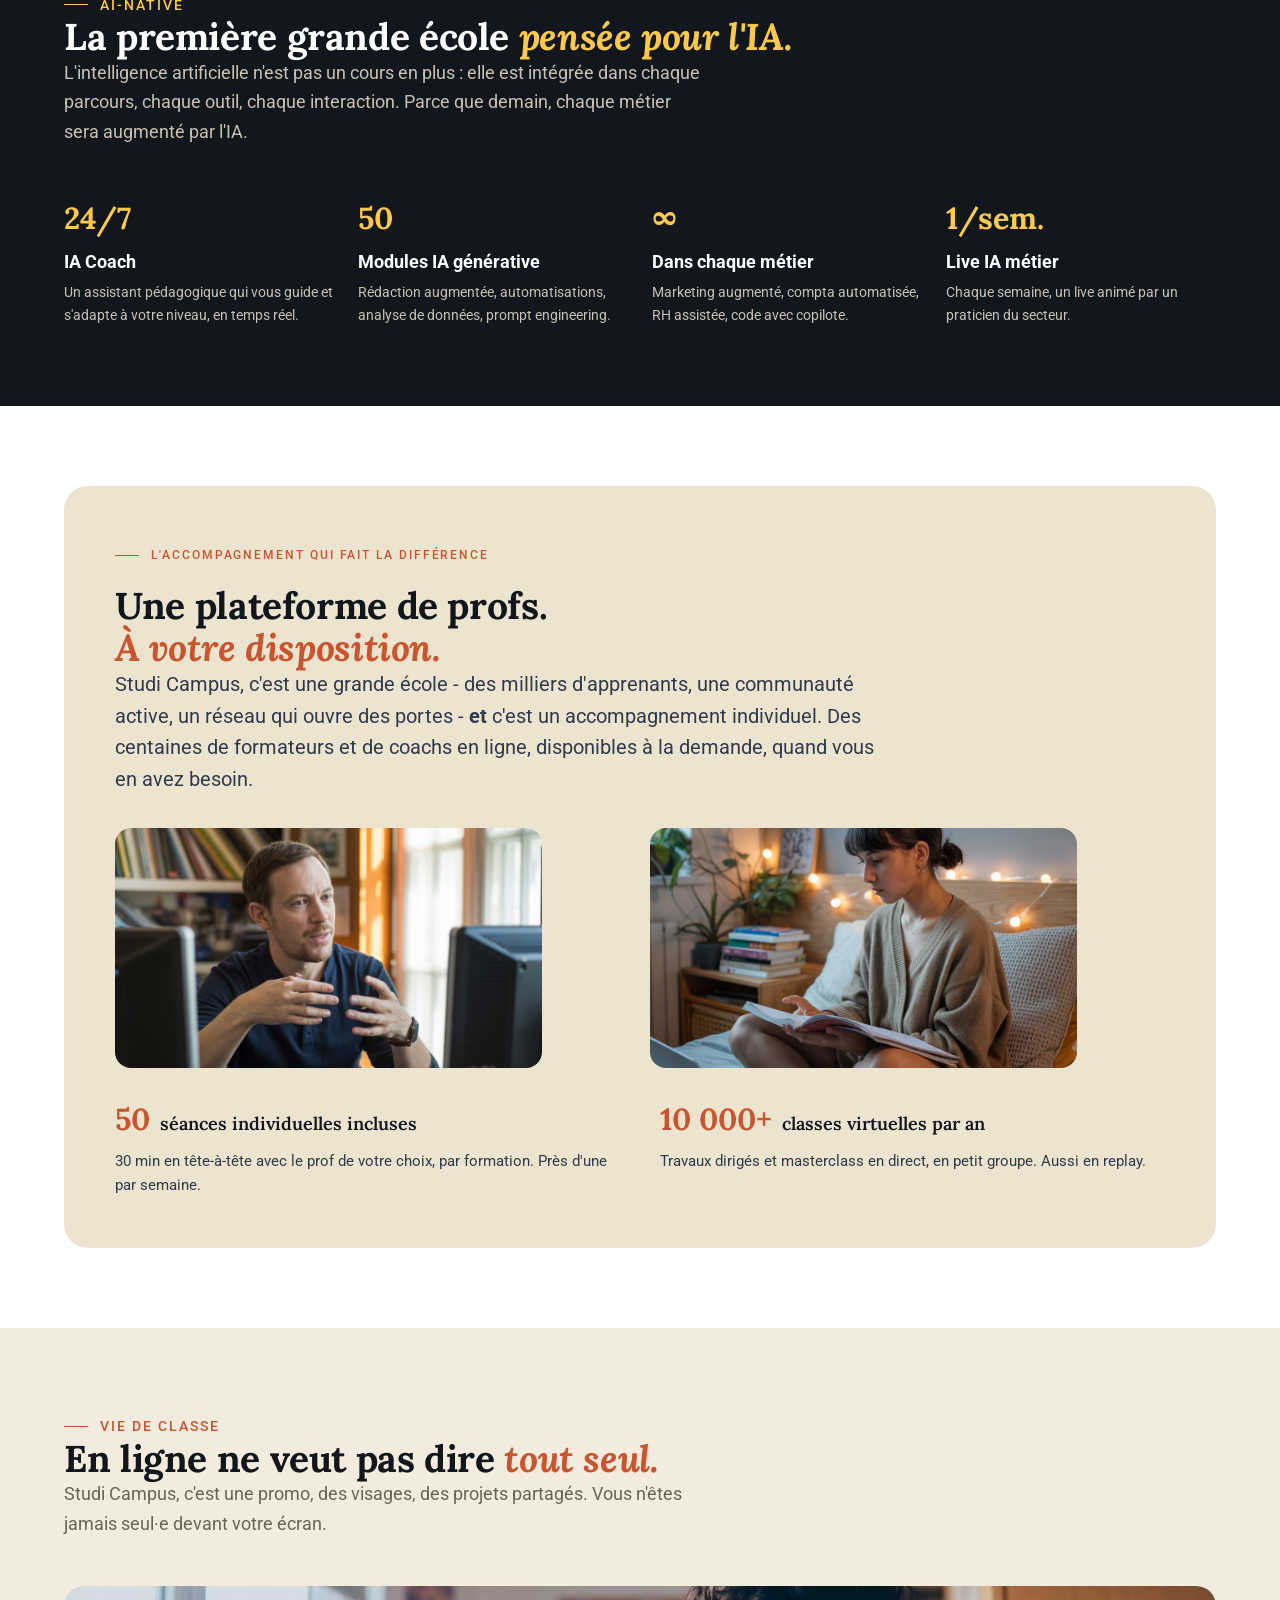
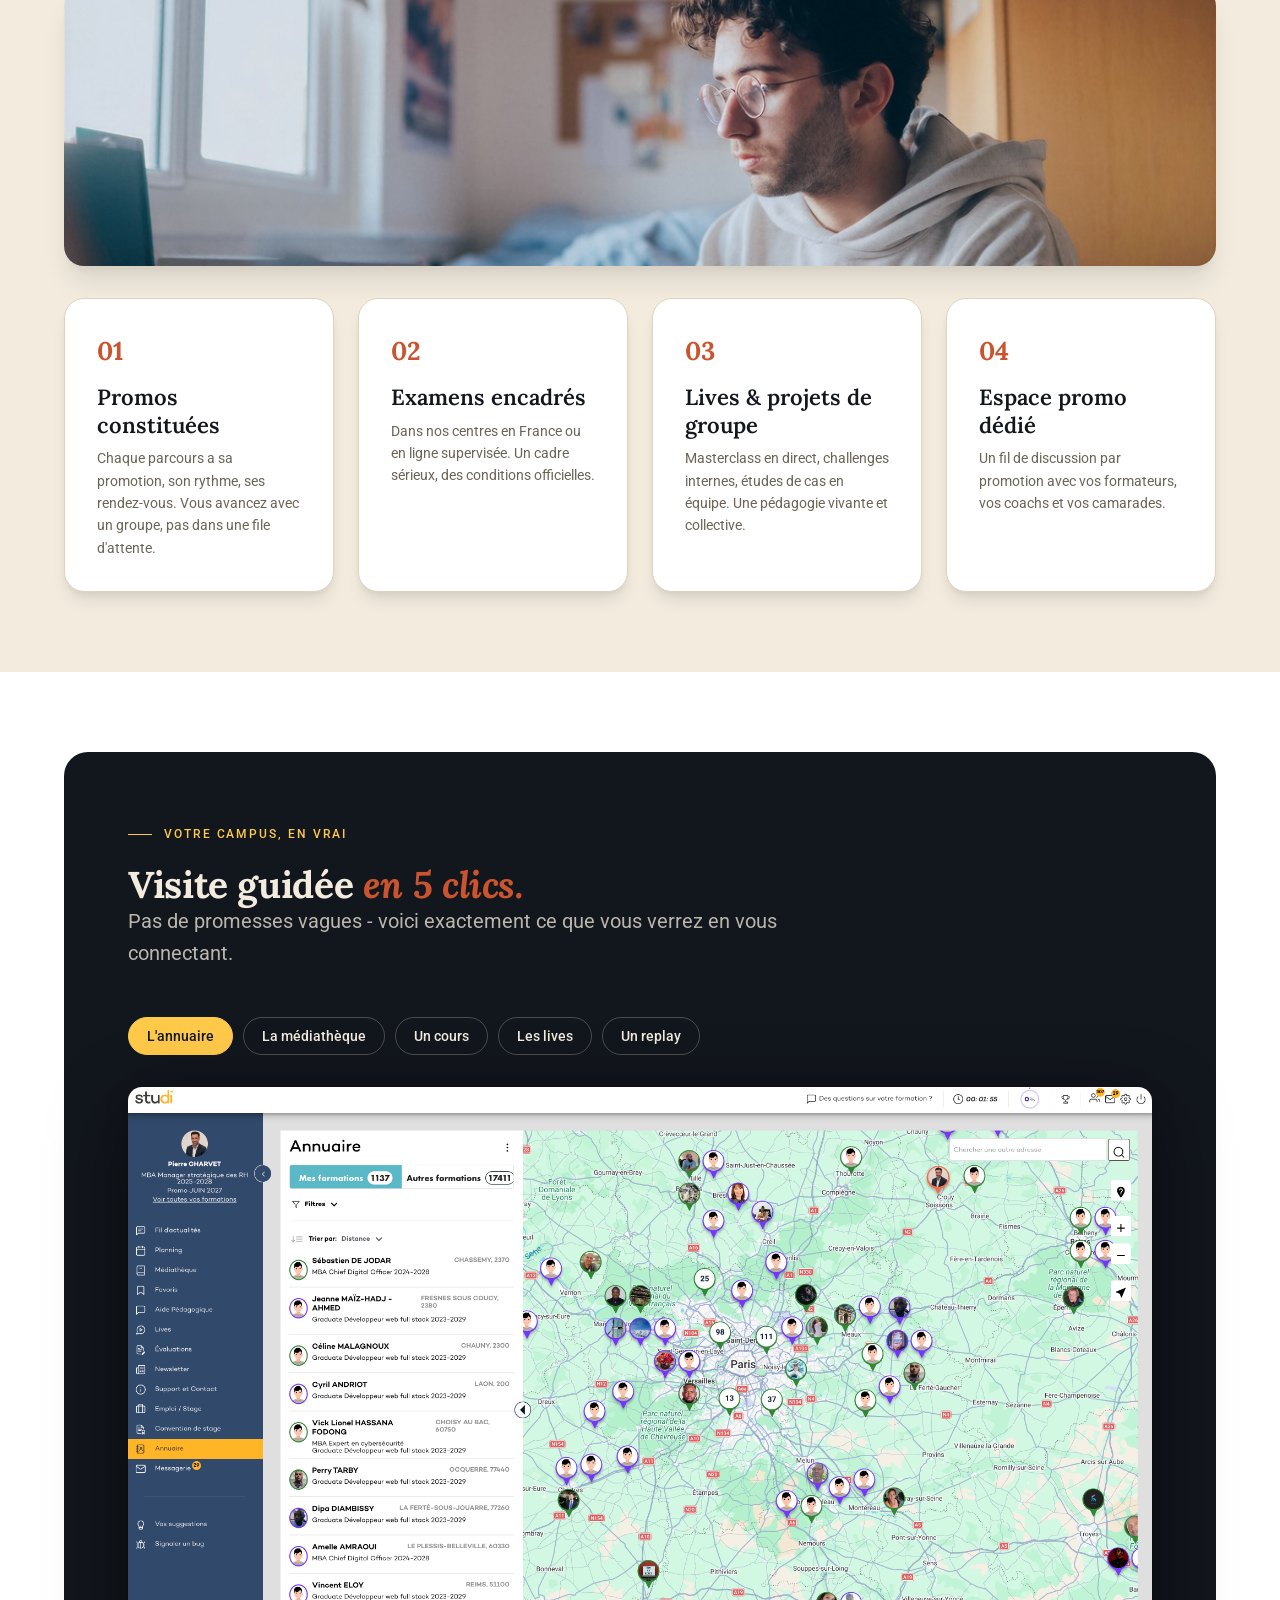
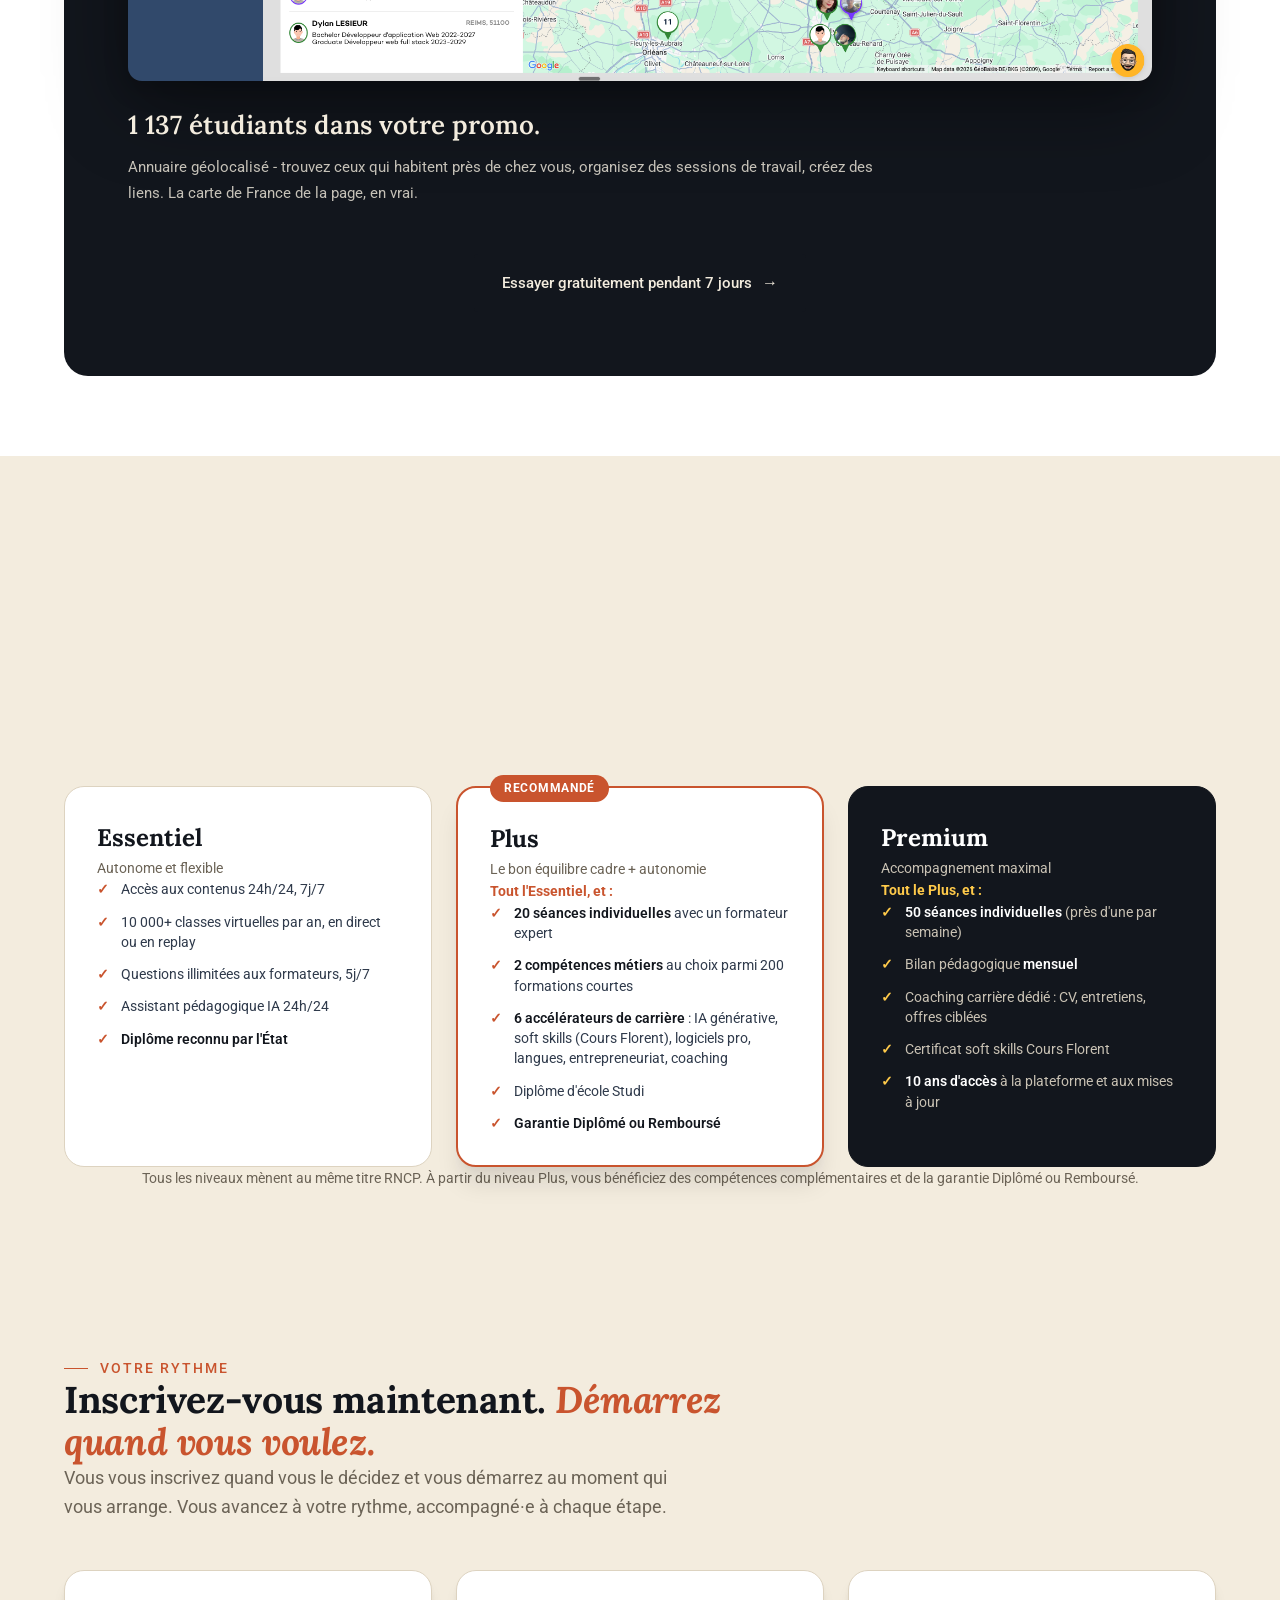
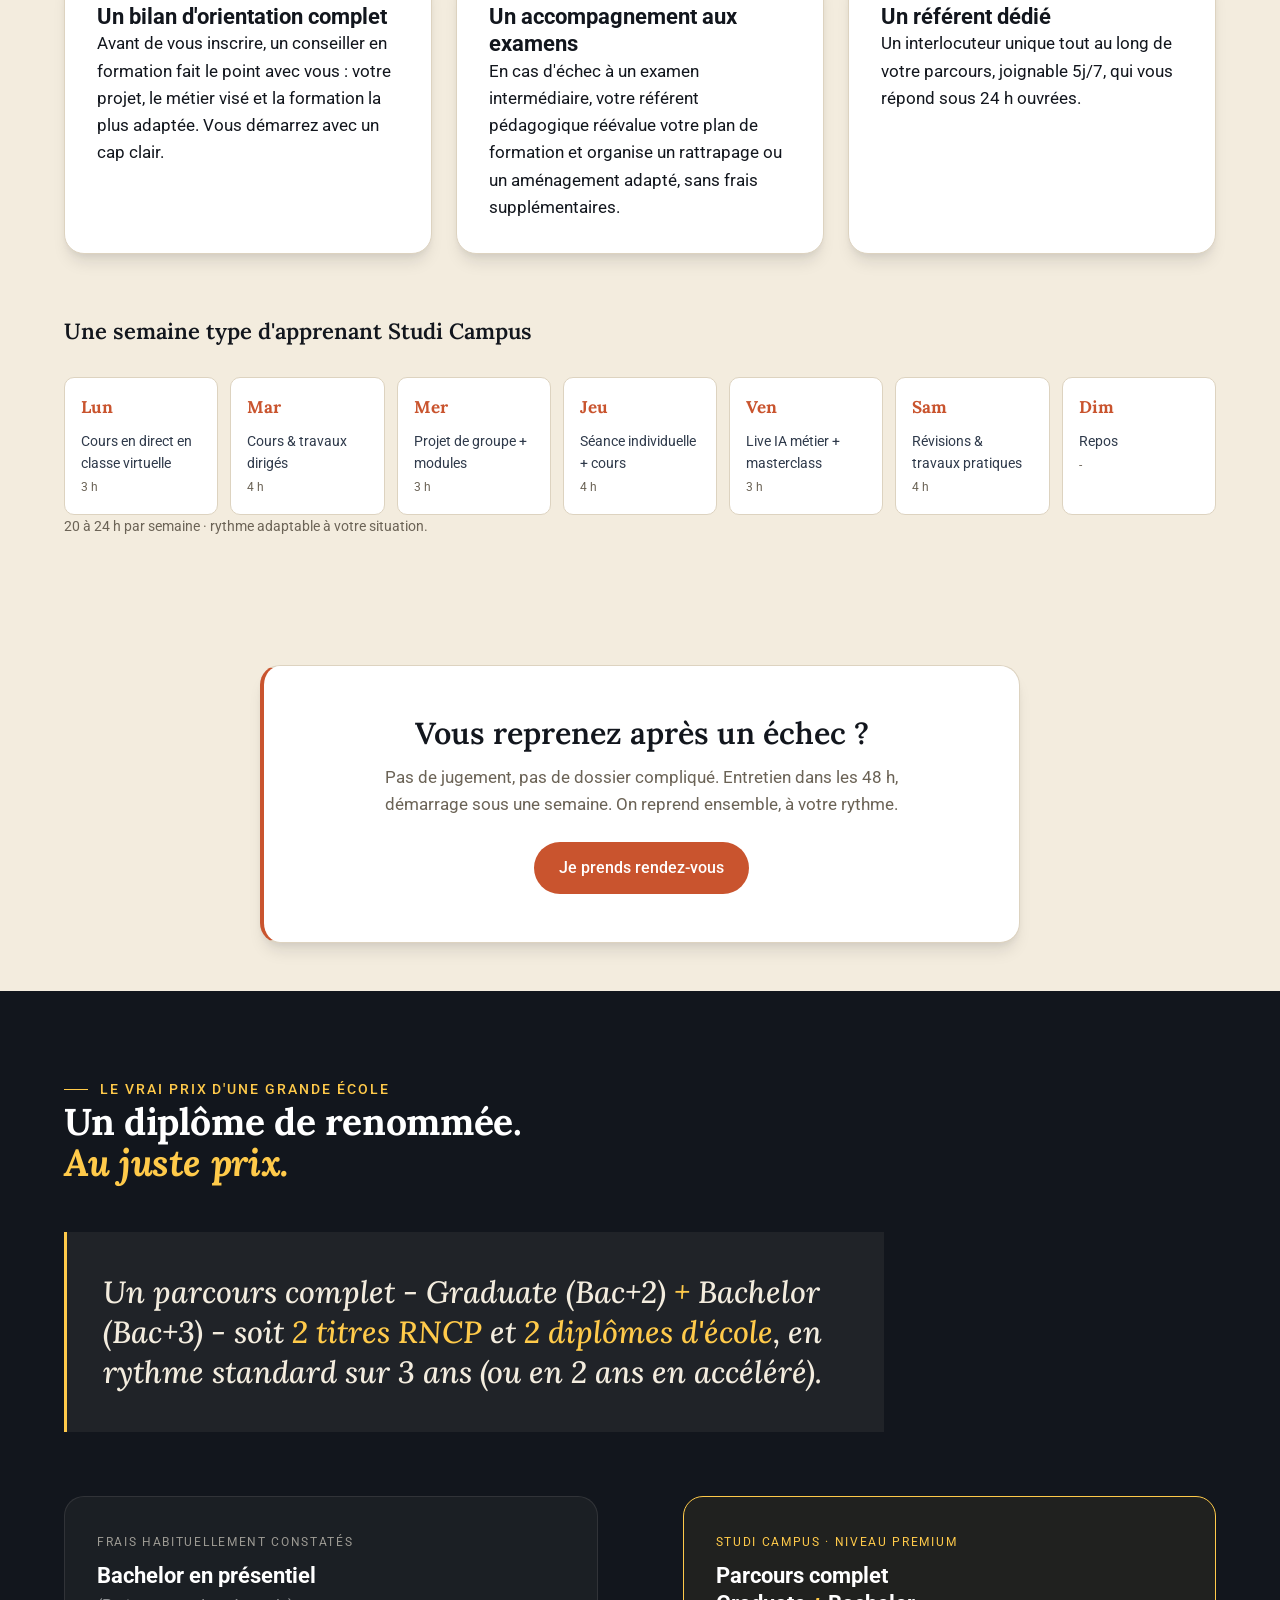
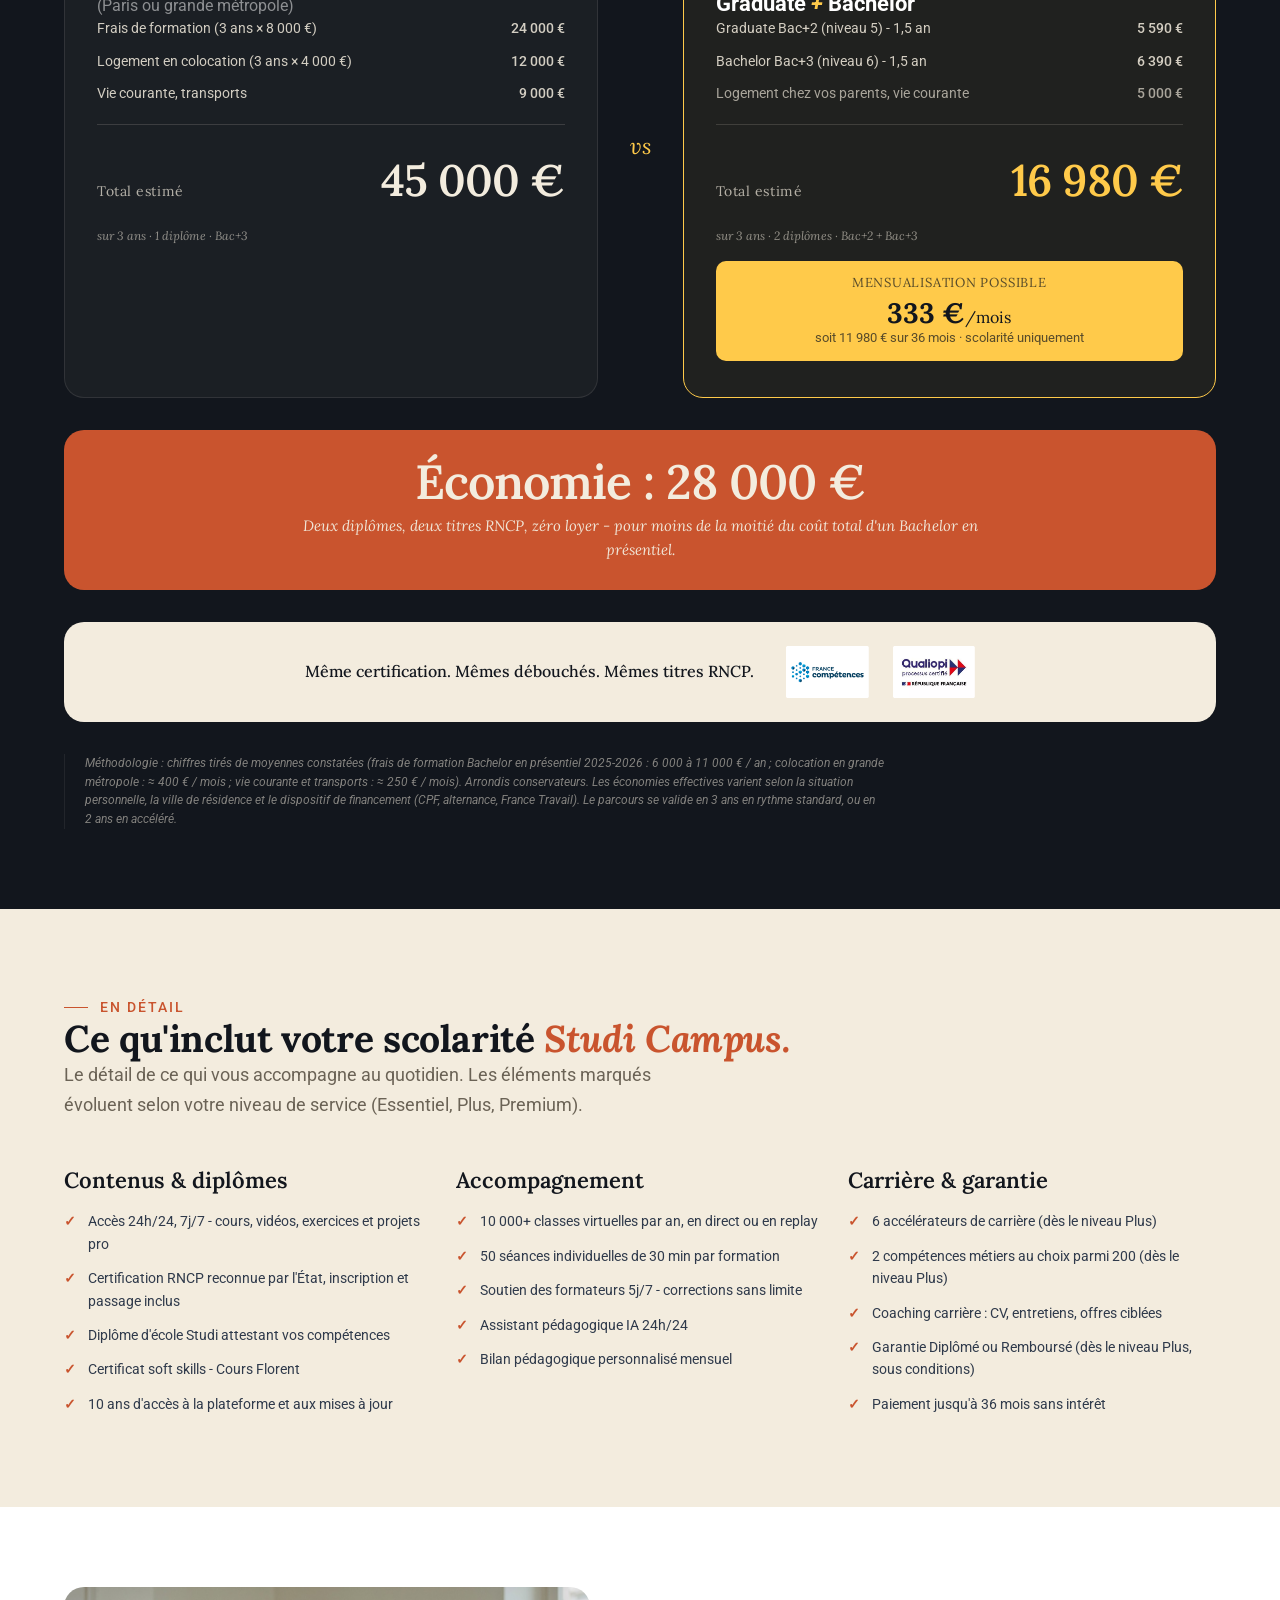
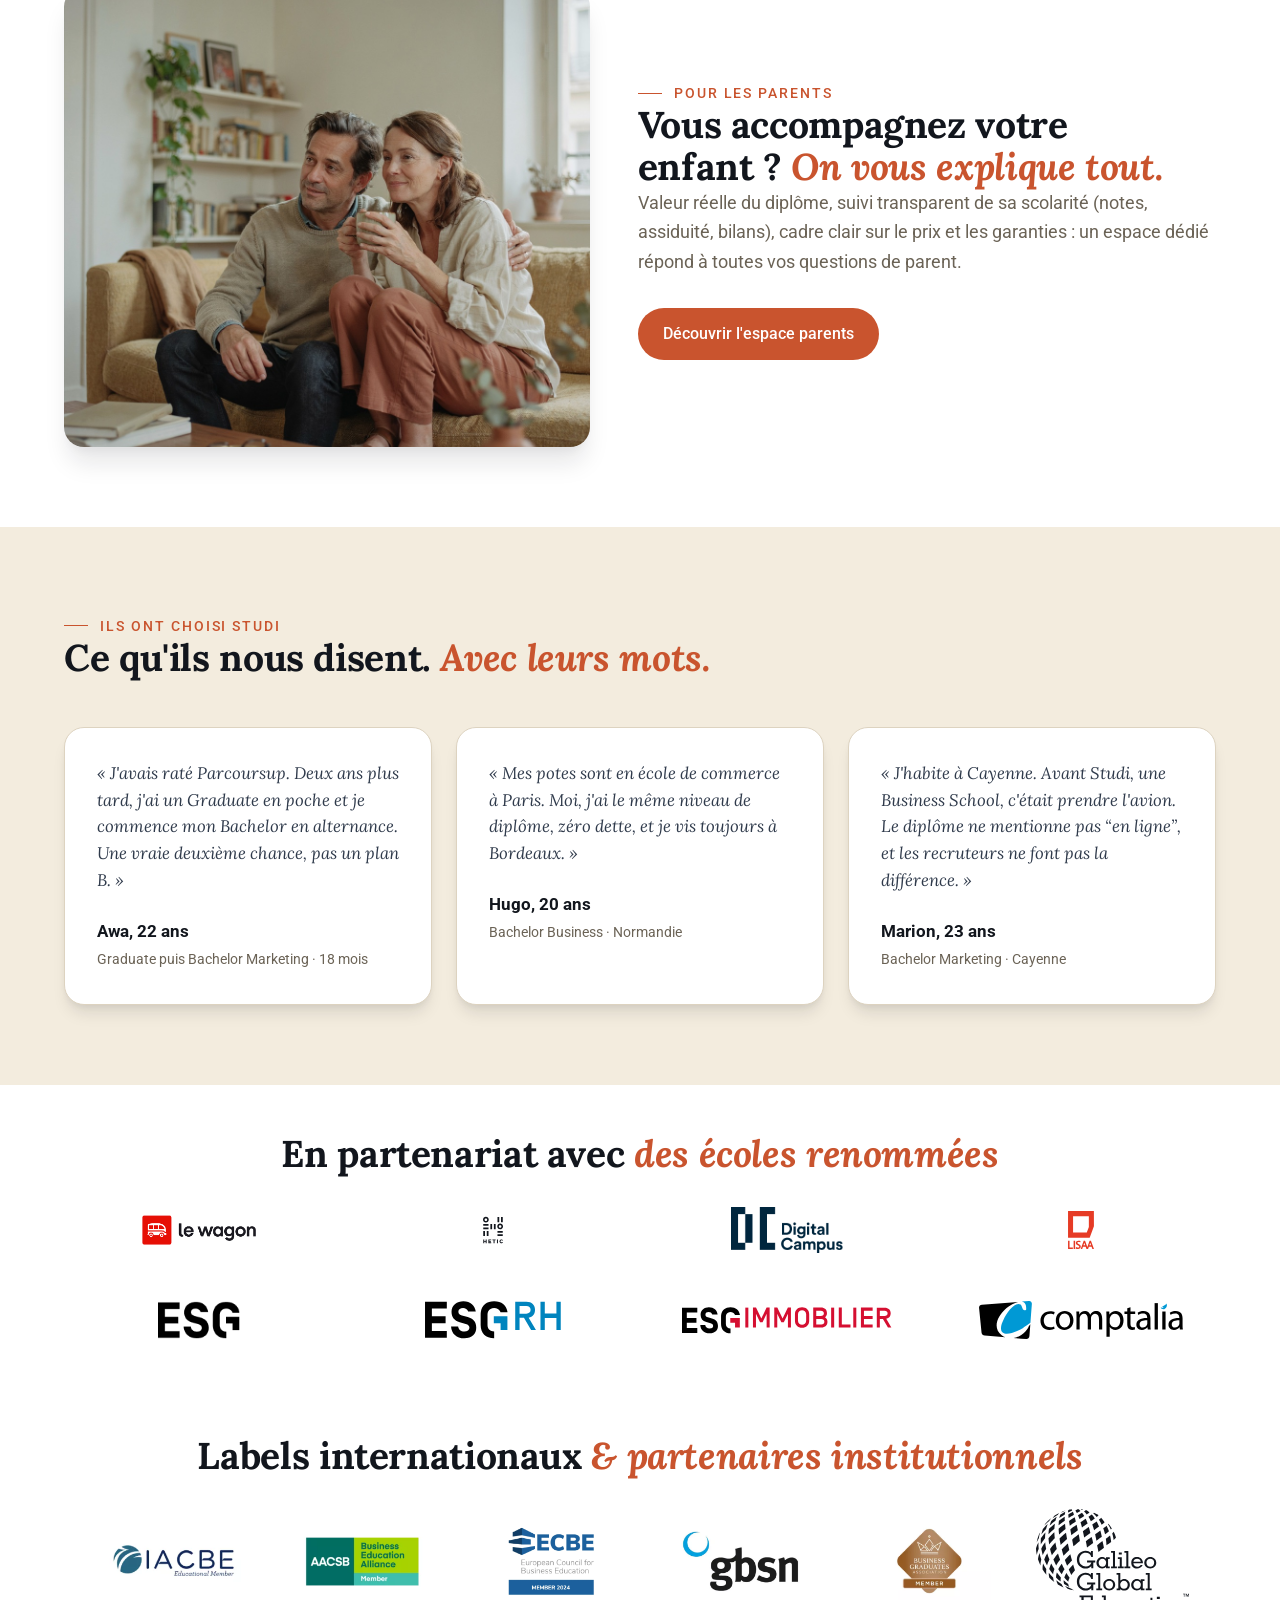
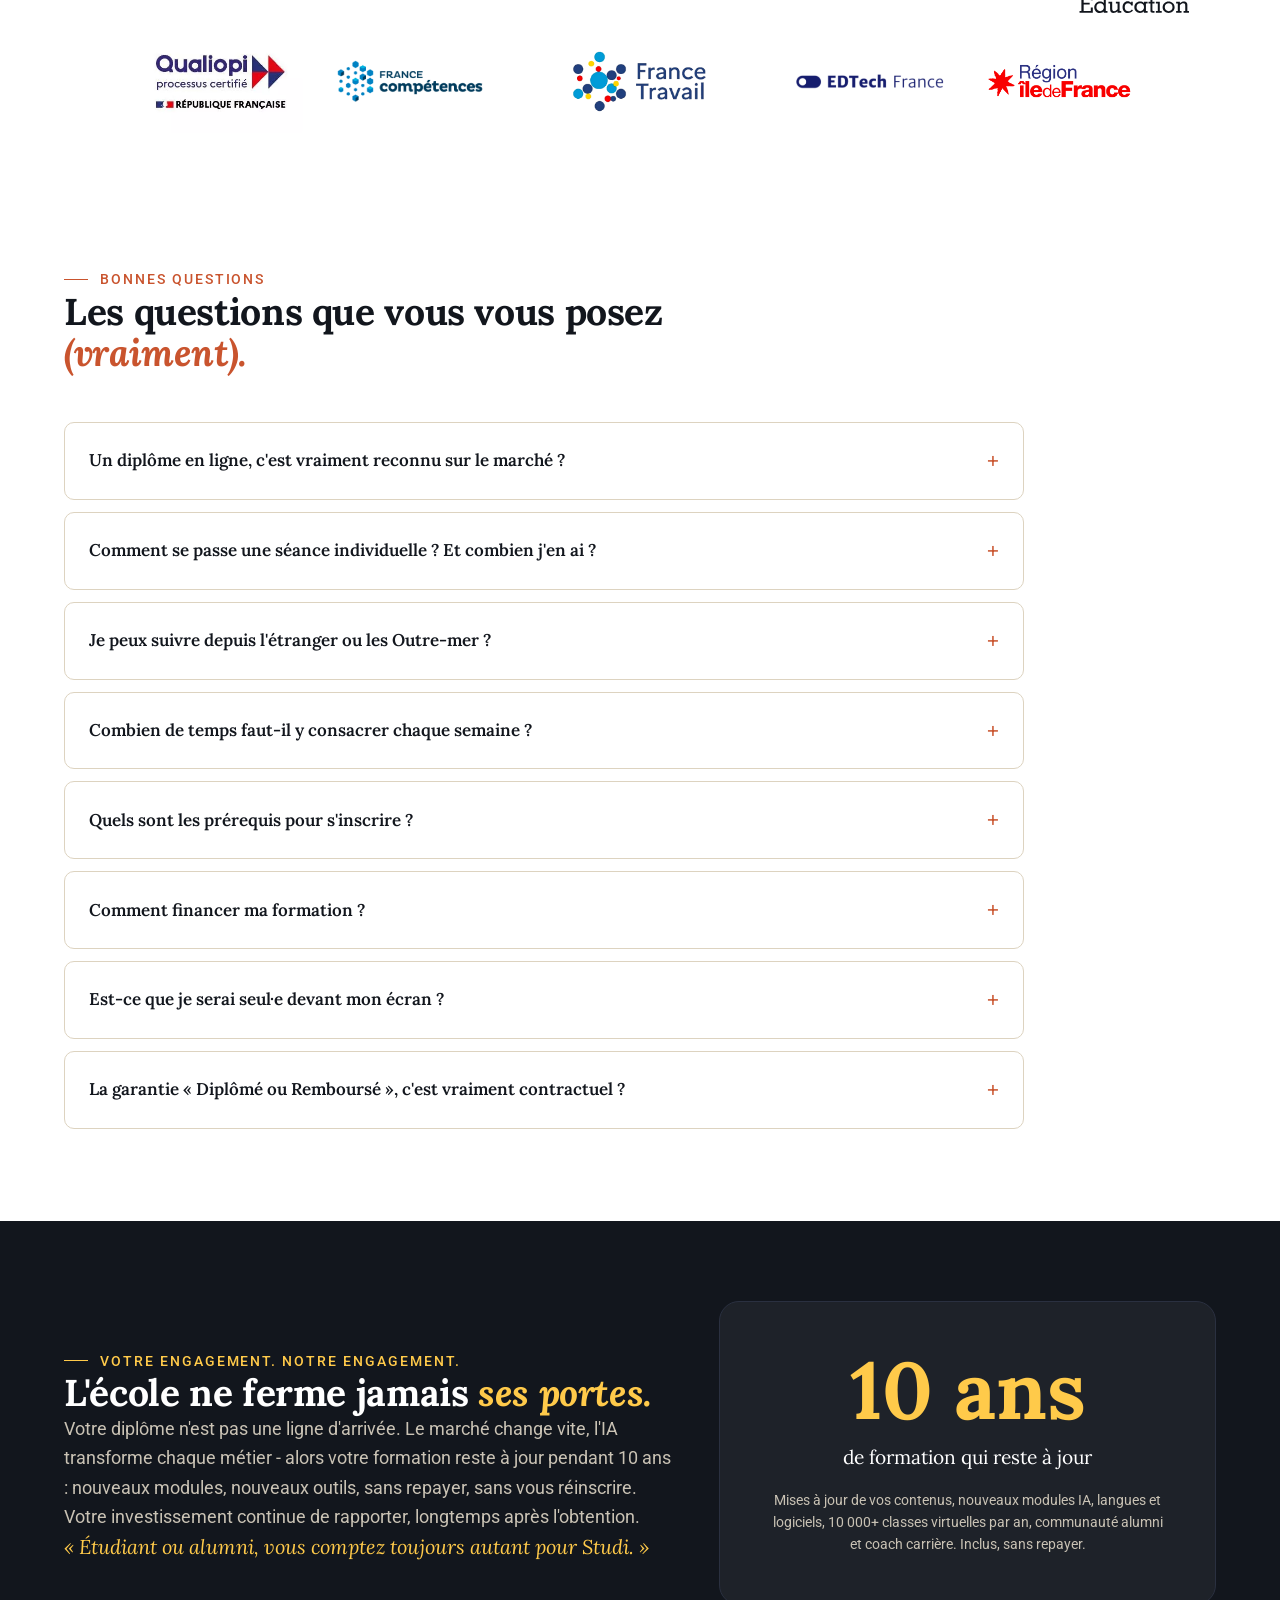
==== commit 7ff45273: "feat(campus): page Accompagnement (4e page fille du web-ring) accompagnement.html — décision Pierre " ====
--- a/index.html
+++ b/index.html
@@ -47,6 +47,7 @@
         <li><a href="#niveaux">Niveaux &amp; tarif</a></li>
         <li><a href="parents.html">Parents</a></li>
         <li><a href="financement.html">Financement</a></li>
+        <li><a href="accompagnement.html">Accompagnement</a></li>
         <li><a href="#faq">FAQ</a></li>
       </ul>
       <a href="#admission" class="sc-subnav-cta"><span class="sc-cta-long">Je fais mon bilan d'orientation</span><span class="sc-cta-short">Bilan d'orientation</span></a>
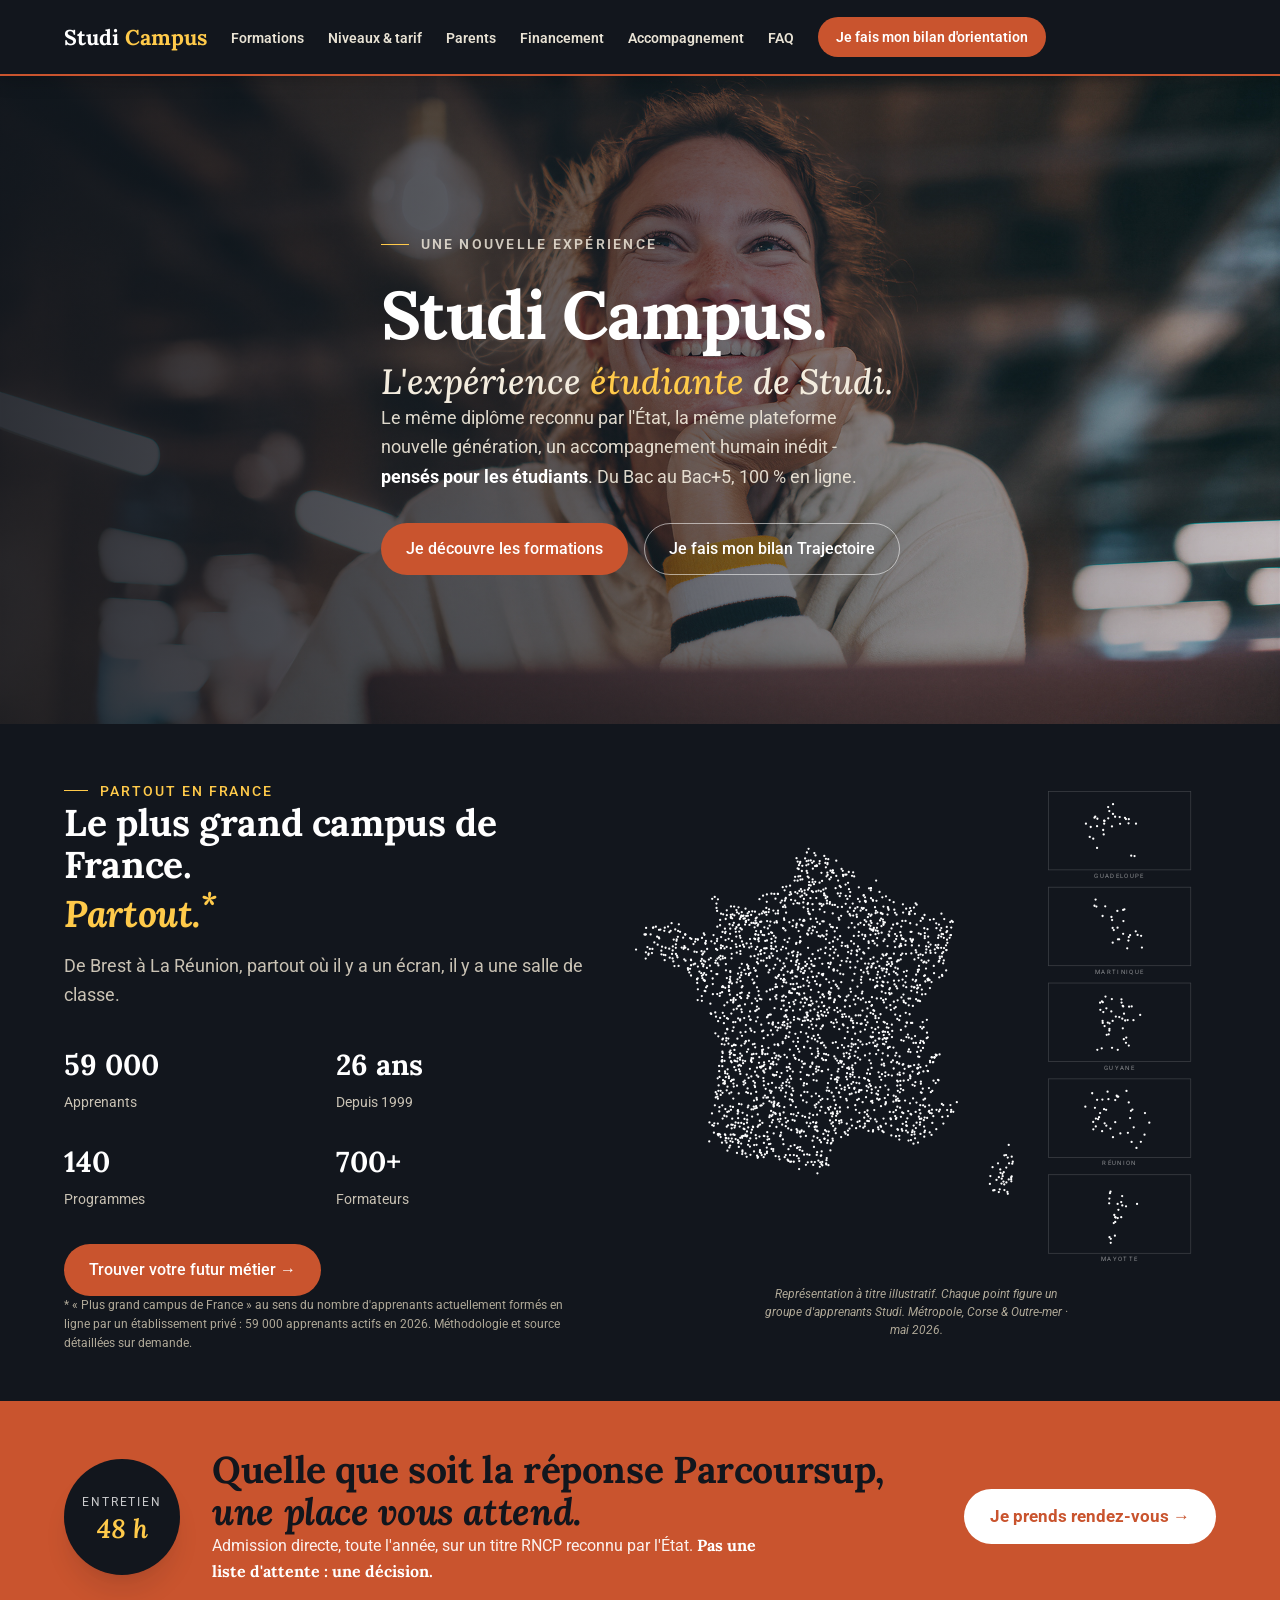
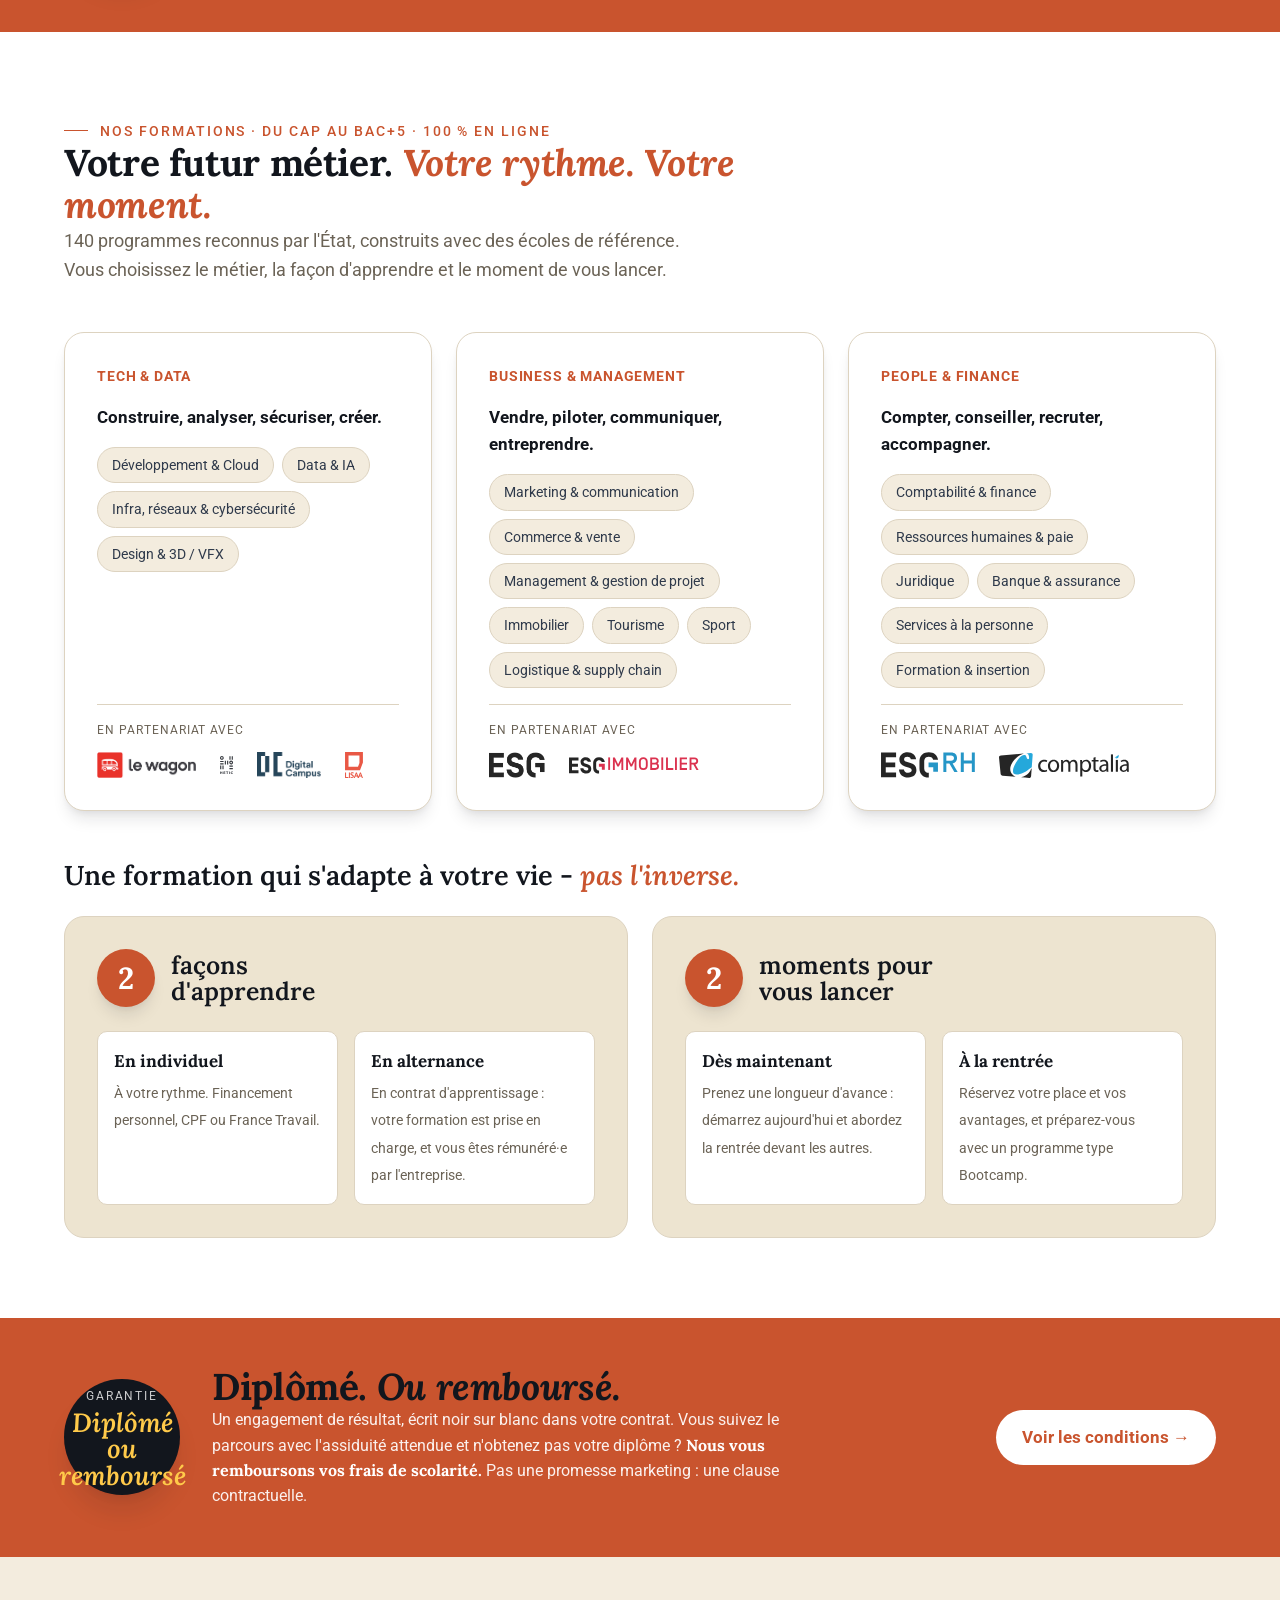
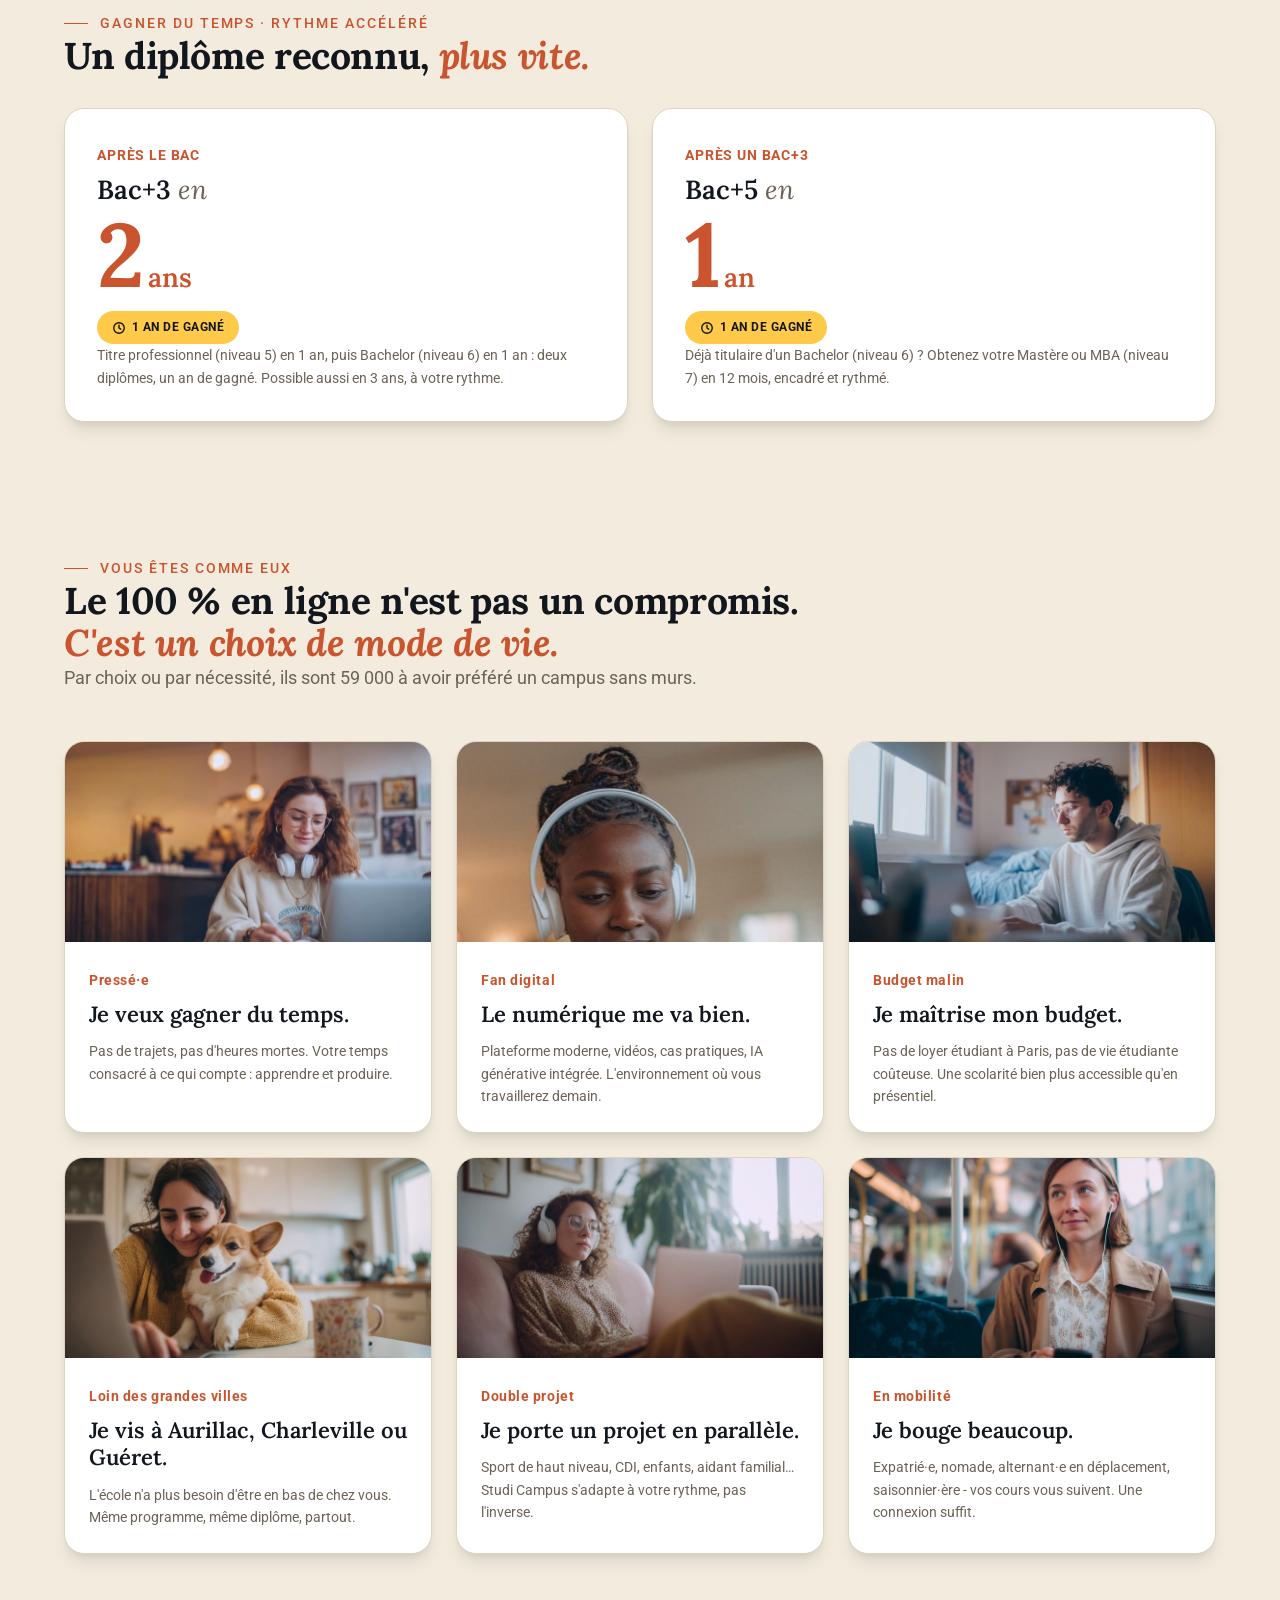
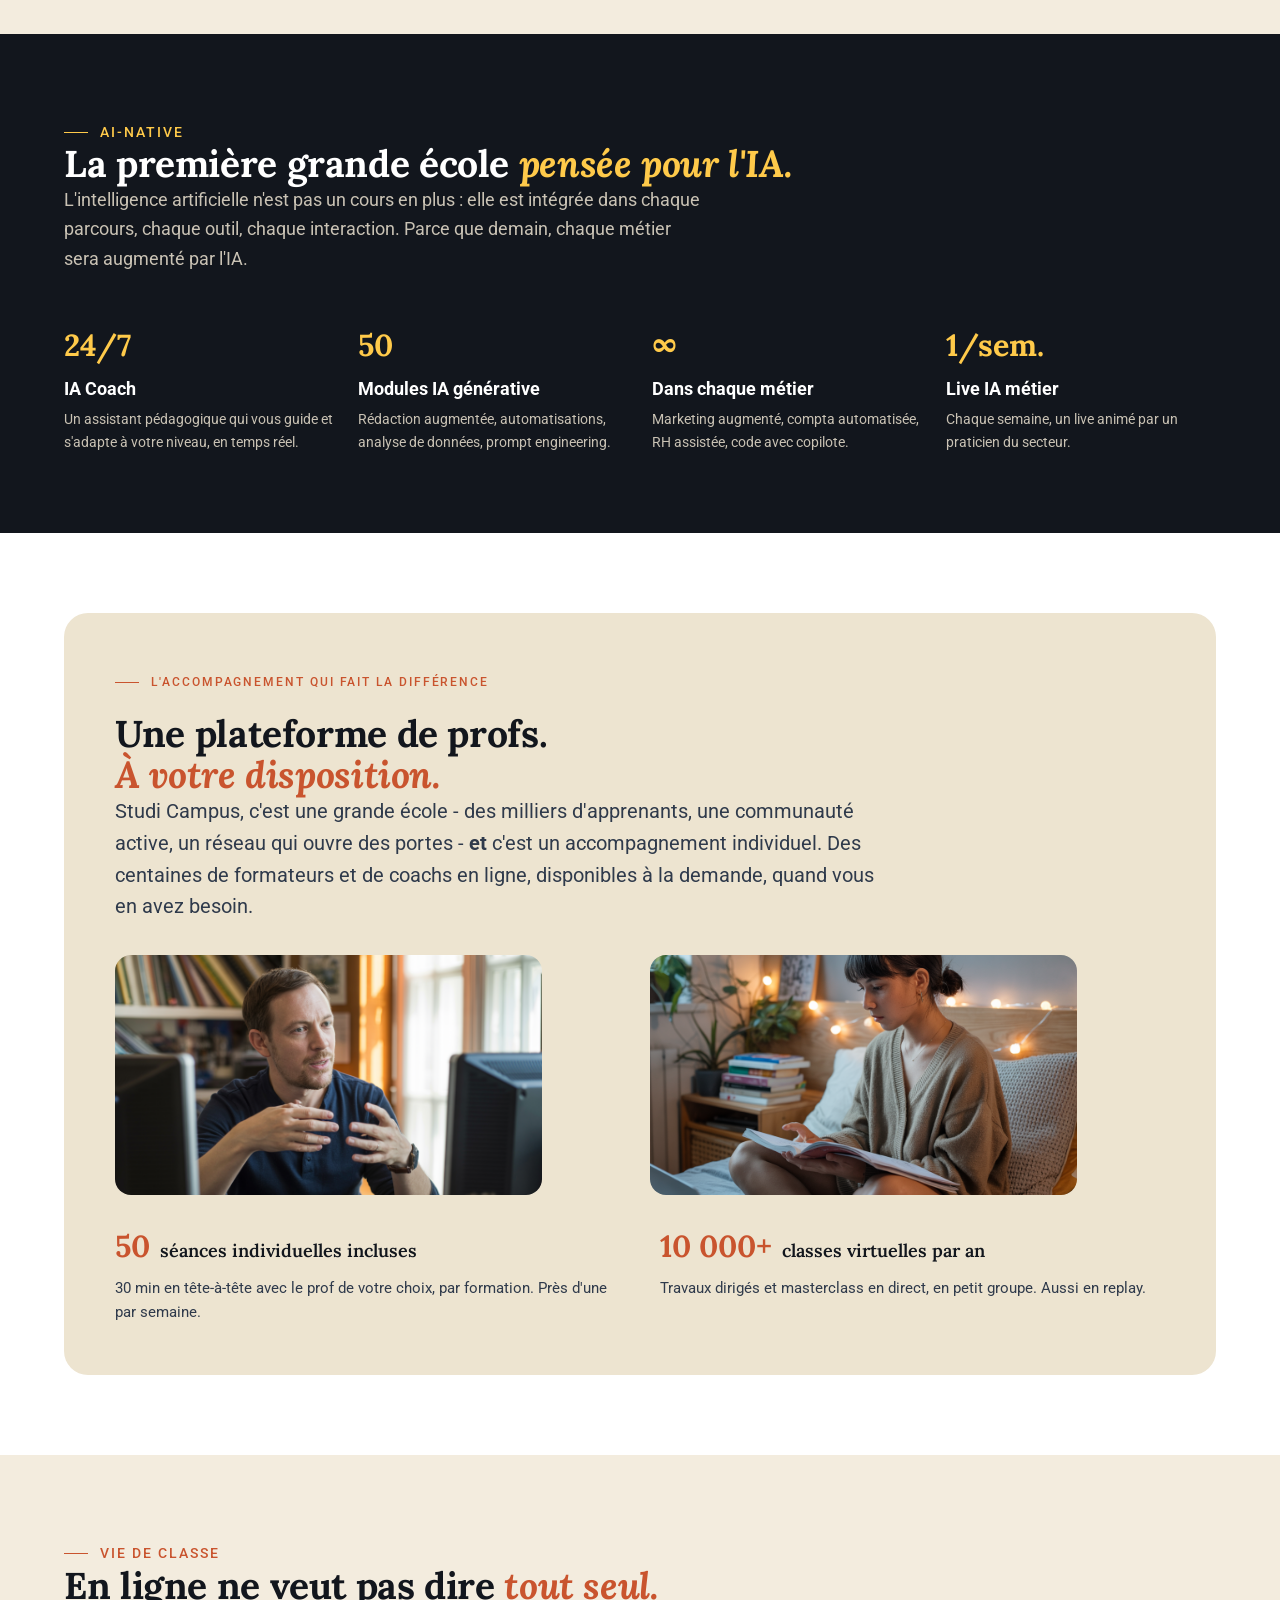
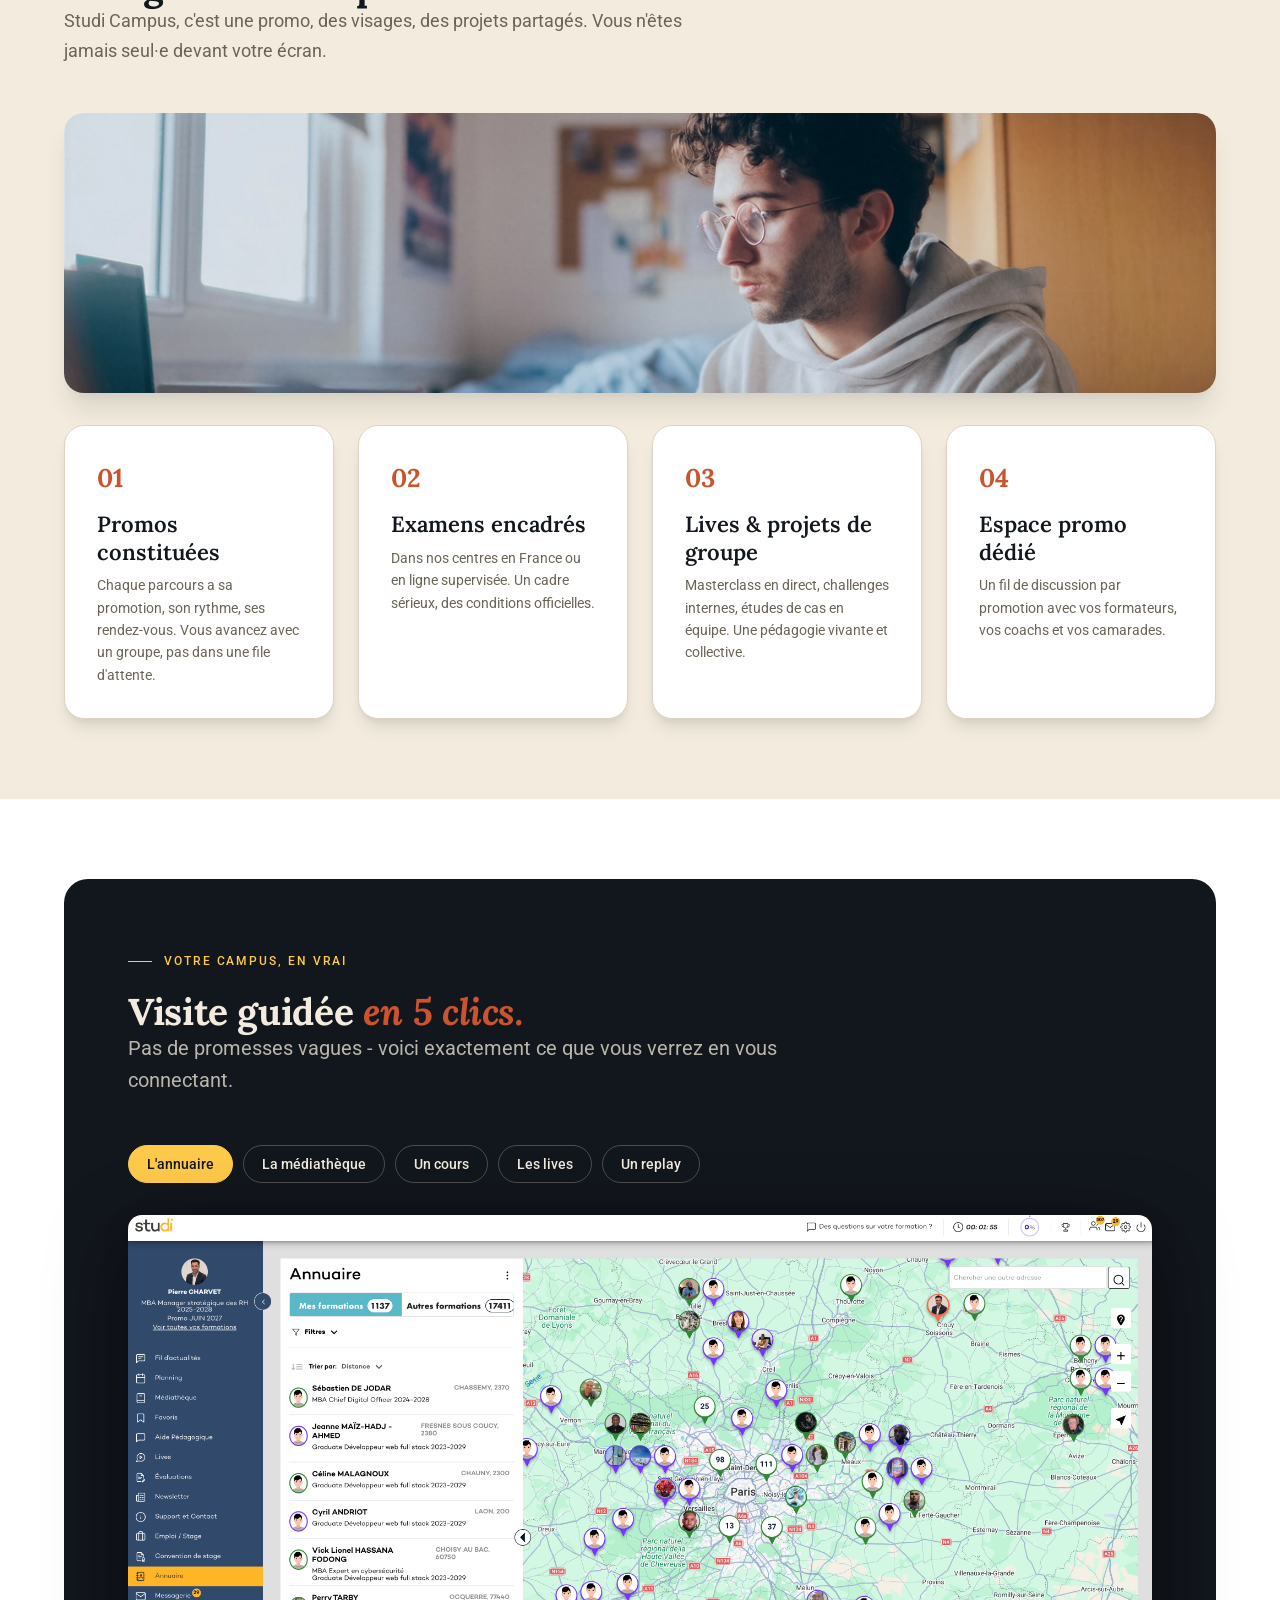
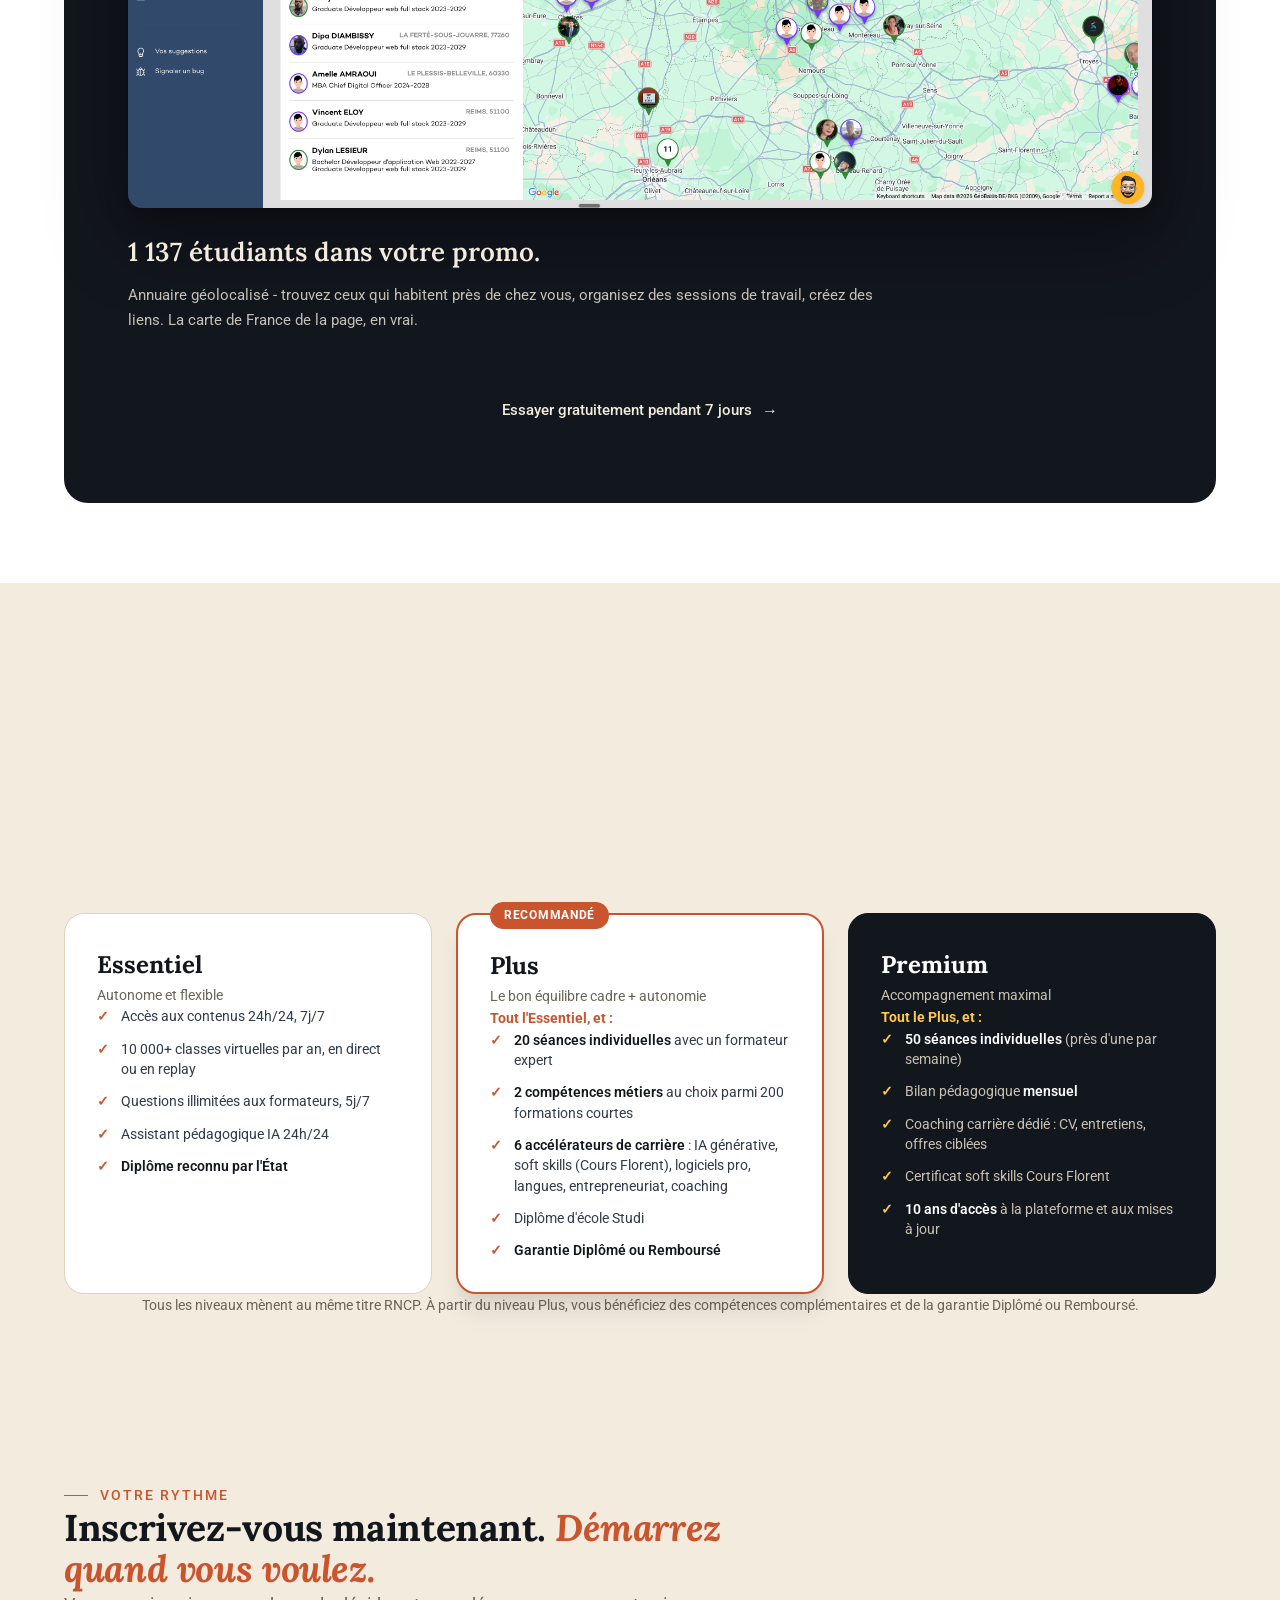
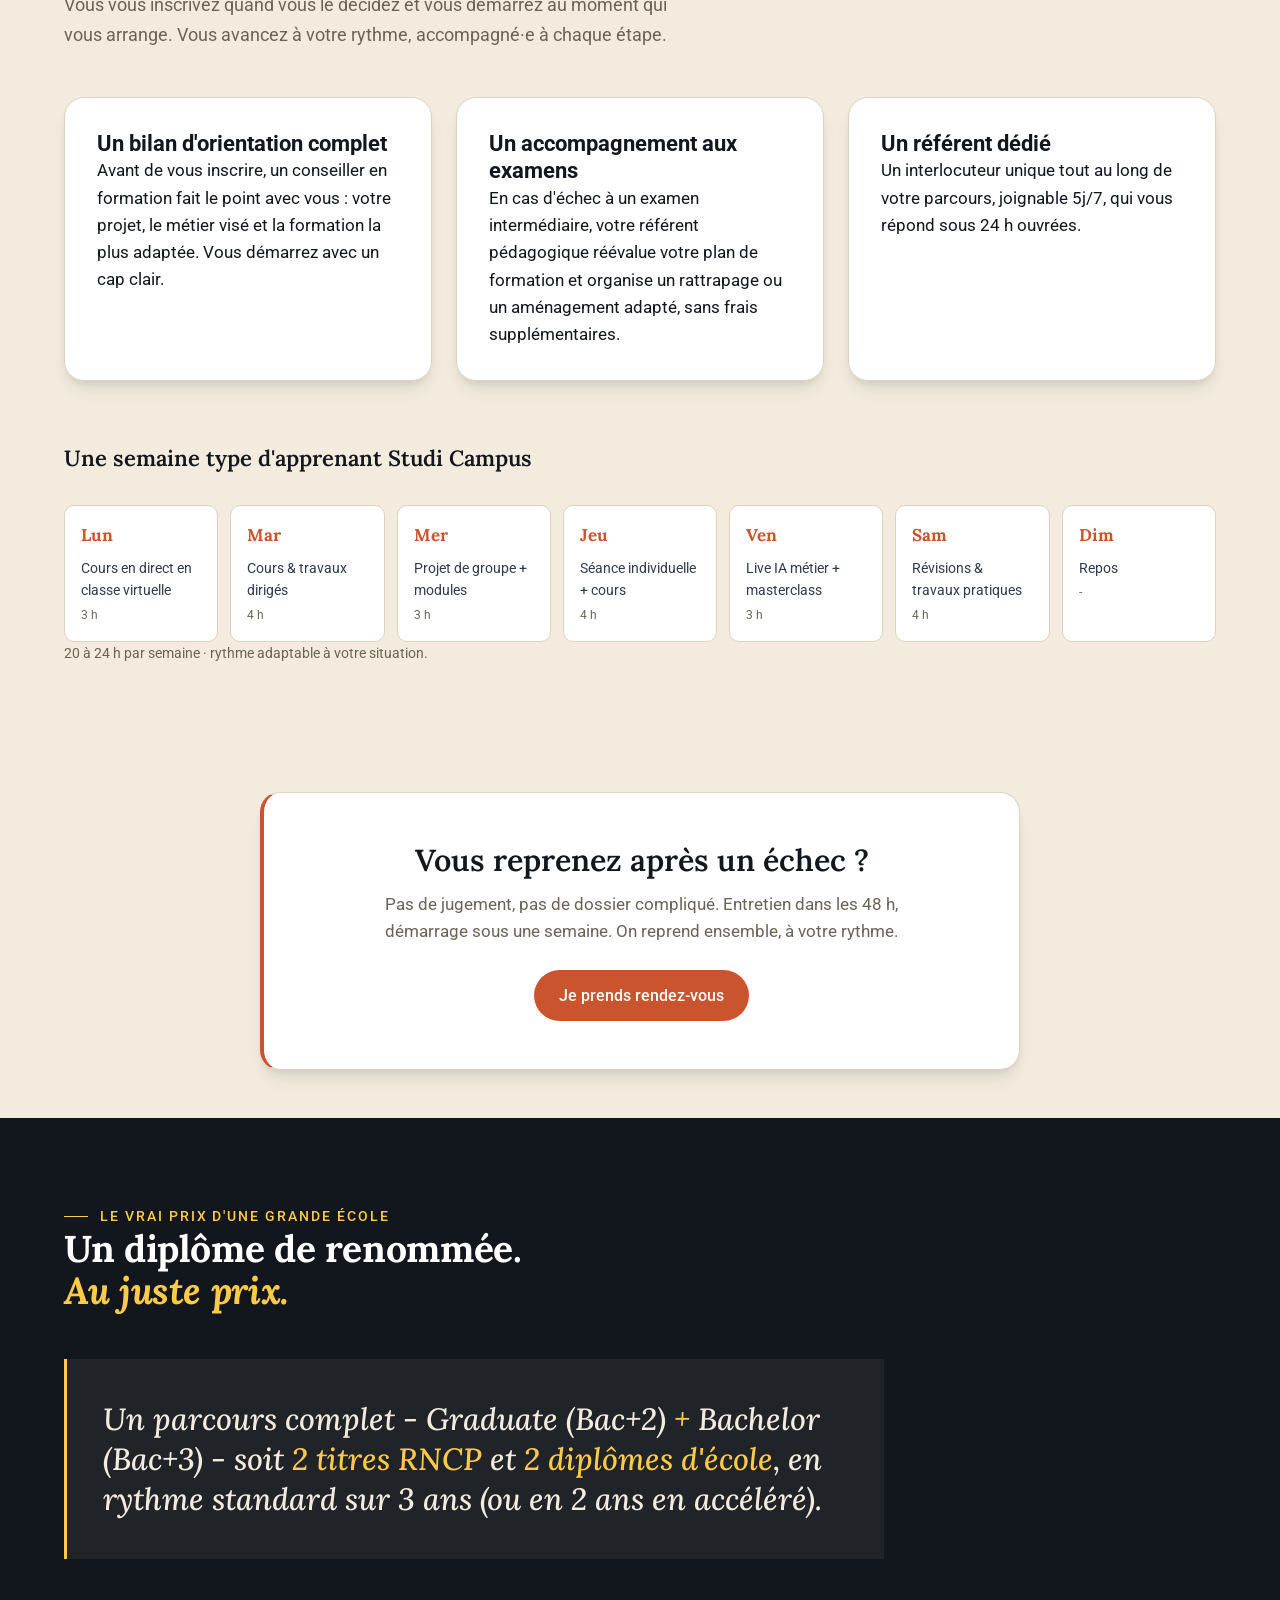
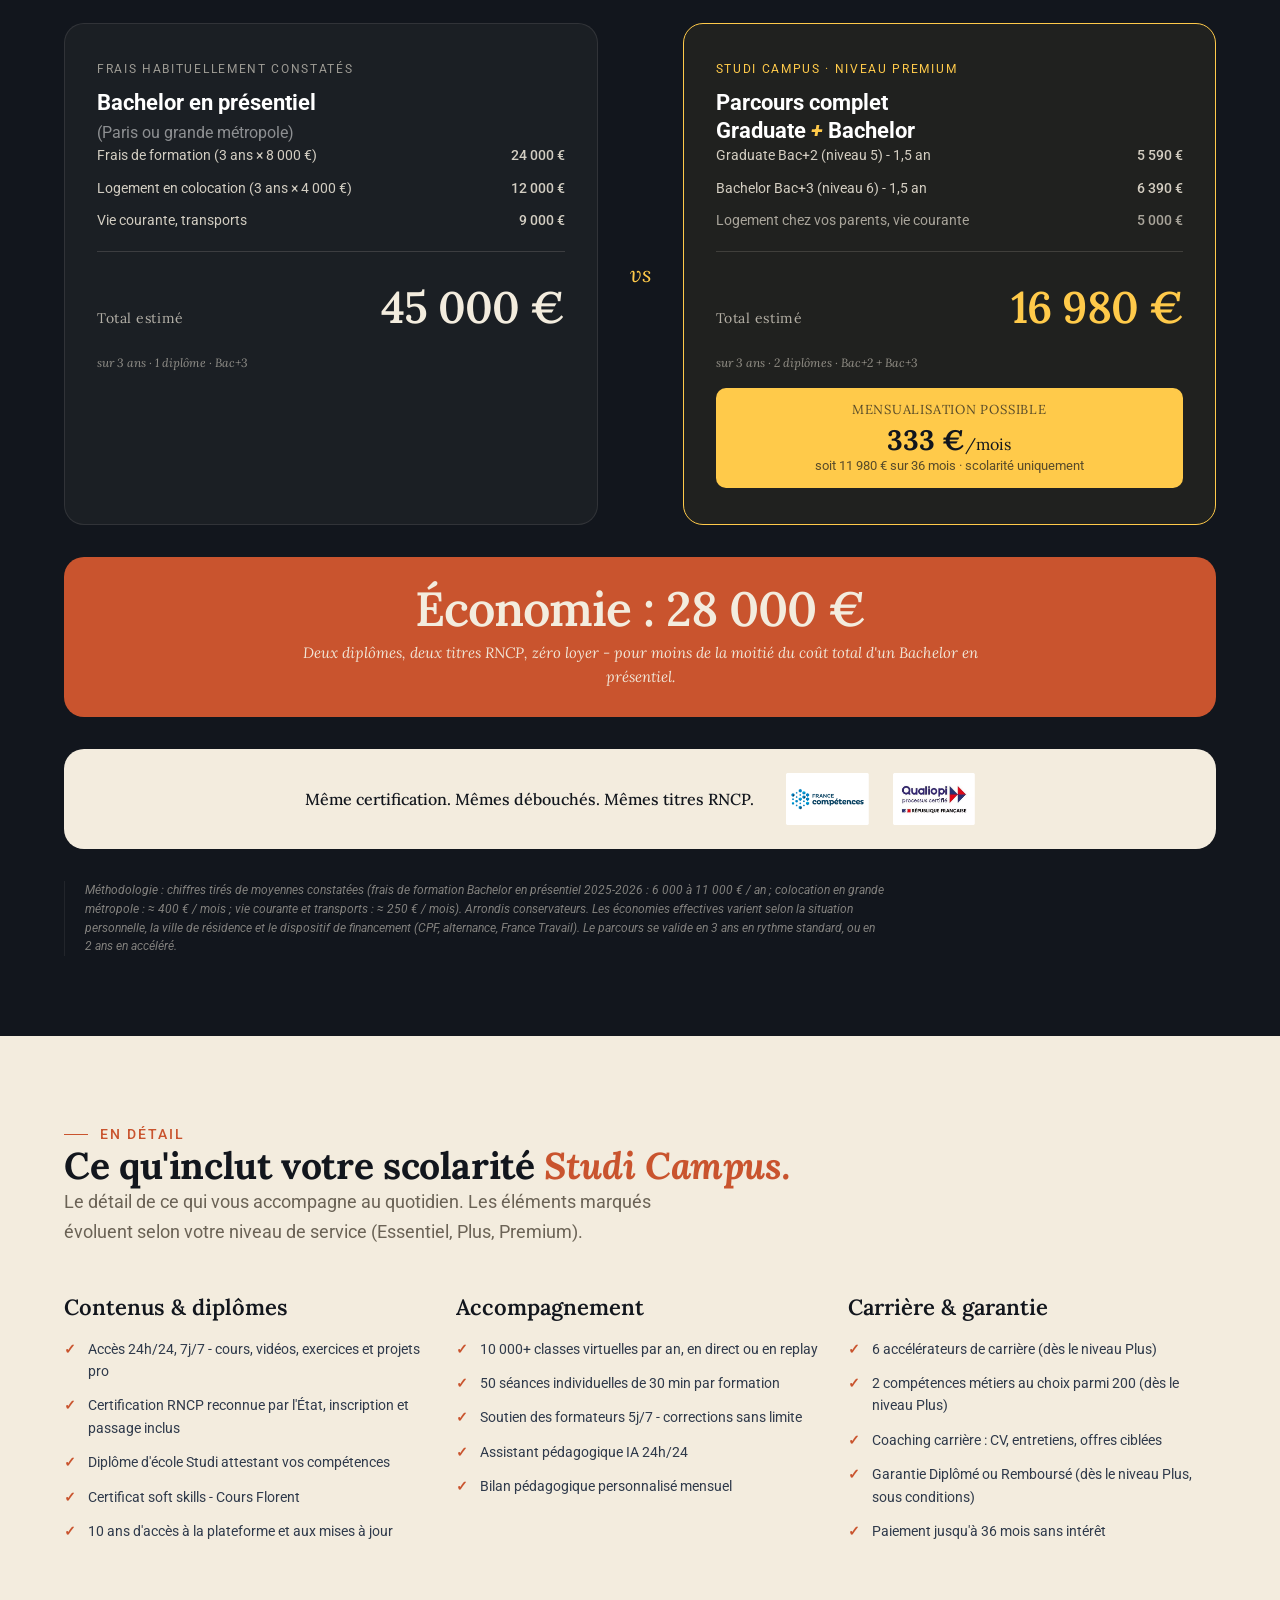
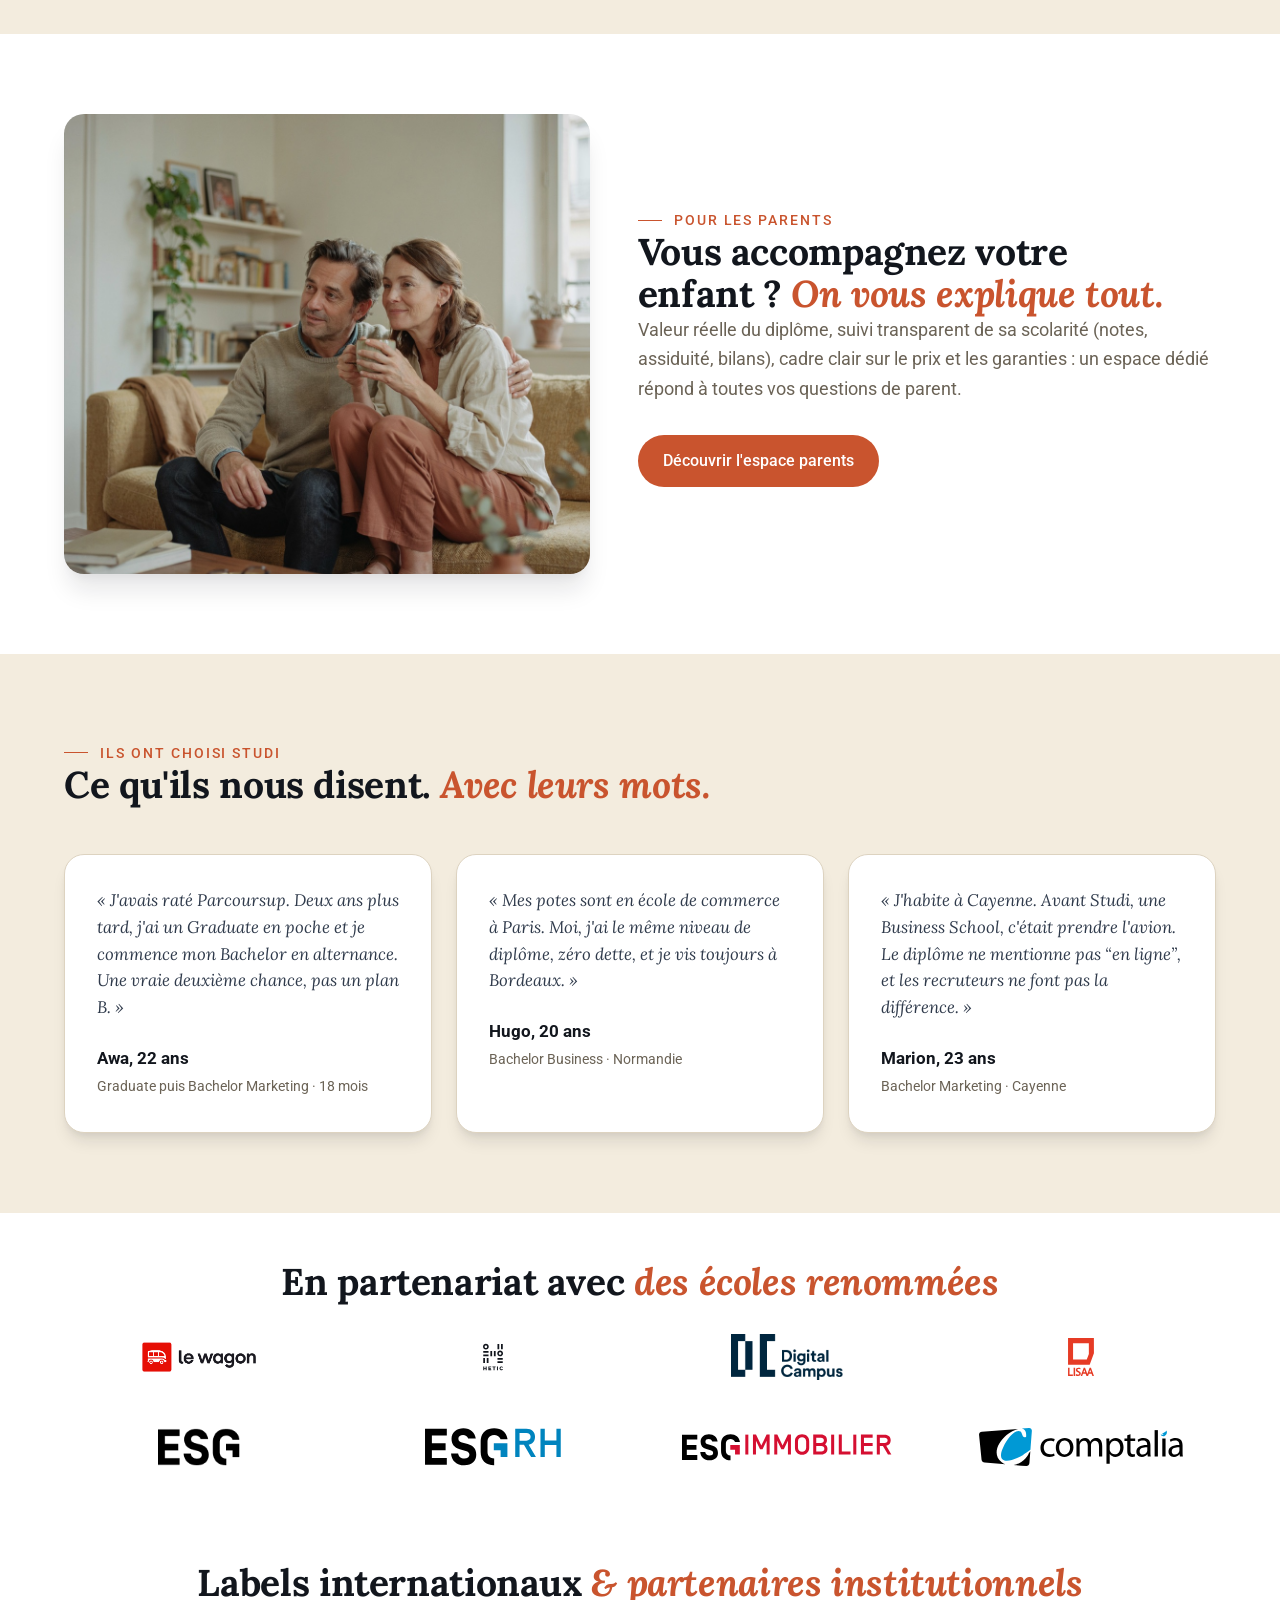
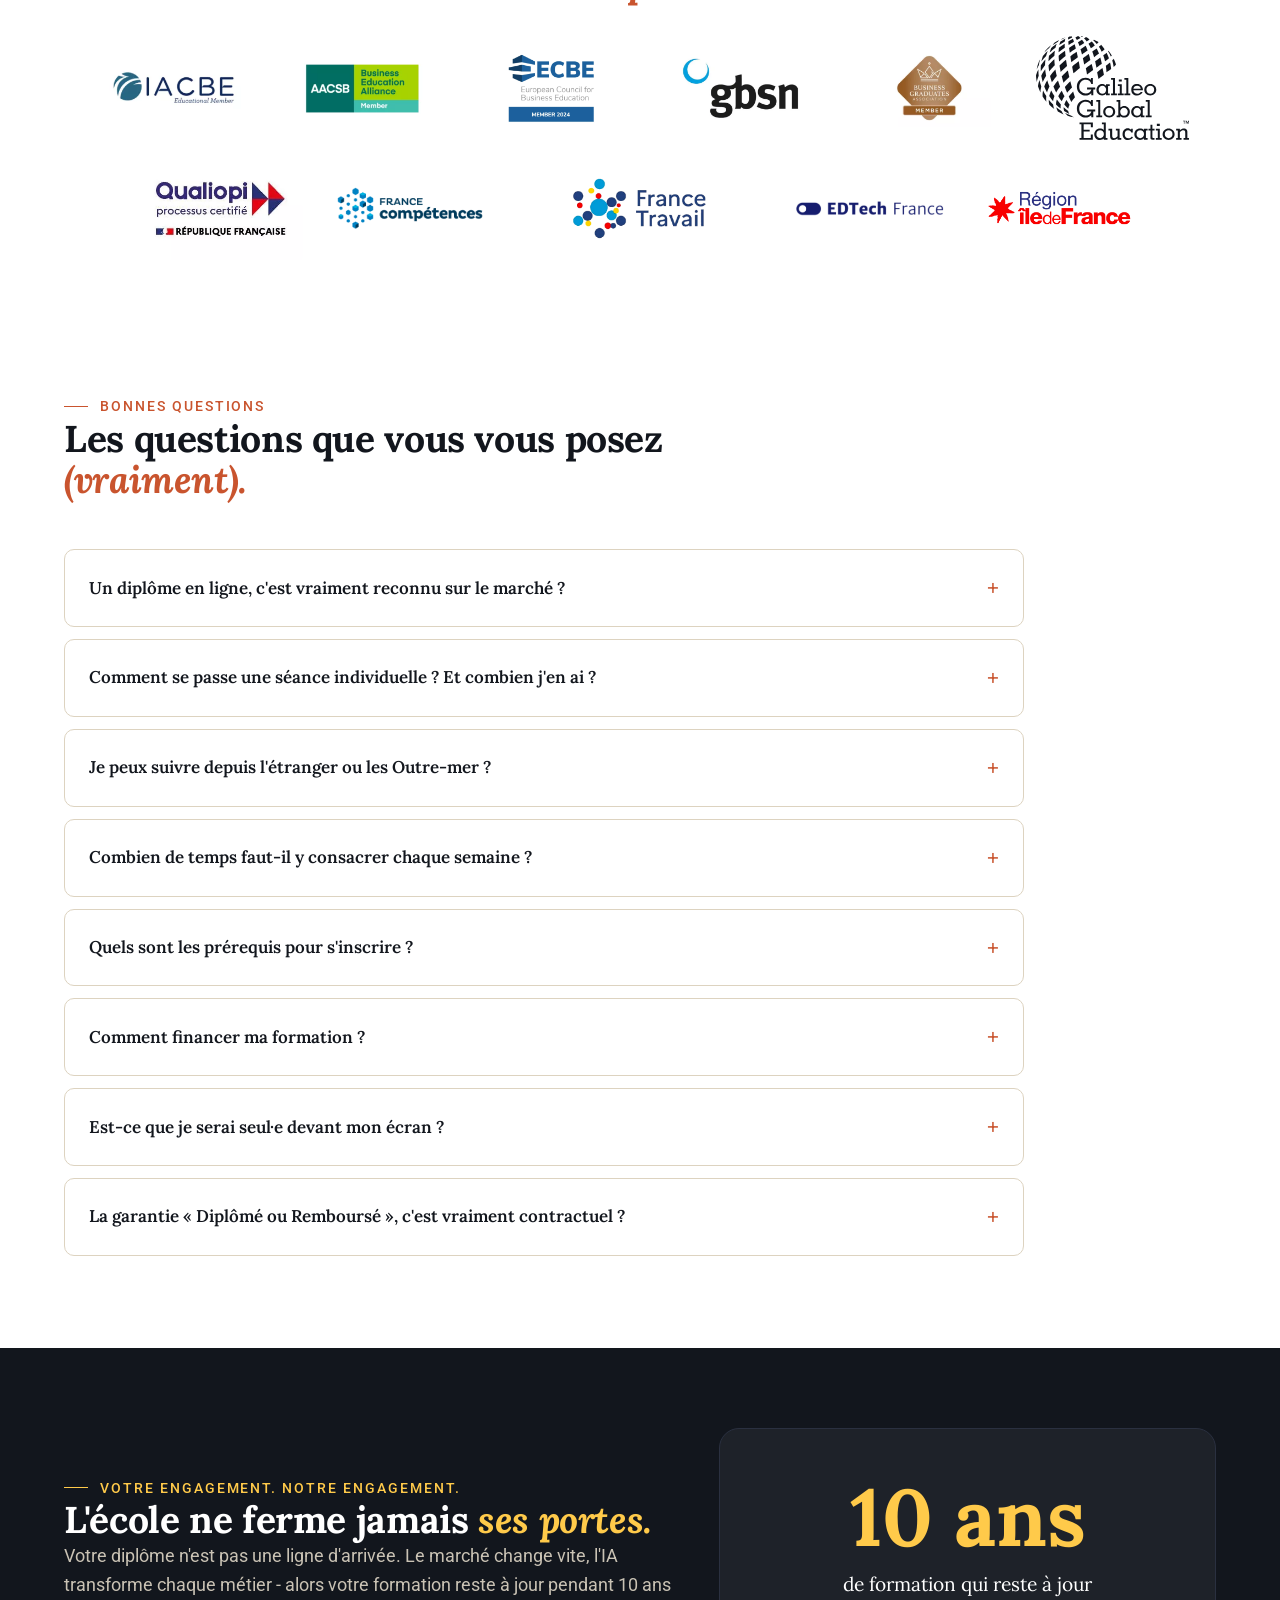
==== commit 599b6575: "feat(campus): lame « rythme accéléré » - le délai devient le héros visuel Retour Pierre : la promess" ====
--- a/index.html
+++ b/index.html
@@ -268,12 +268,16 @@
       <div class="sc-fast">
         <div class="sc-fast-item">
           <span class="sc-fast-tag">Après le Bac</span>
-          <p class="sc-fast-line">Bac+3 <span class="sc-fast-arrow">en</span> <em>2 ans</em></p>
+          <p class="sc-fast-goal-line">Bac+3 <span class="sc-fast-arrow">en</span></p>
+          <div class="sc-fast-time">2<small>ans</small></div>
+          <span class="sc-fast-gain"><svg viewBox="0 0 24 24" width="14" height="14" fill="none" stroke="currentColor" stroke-width="2.4" stroke-linecap="round" stroke-linejoin="round" aria-hidden="true"><path d="M12 7v5l3 2"/><circle cx="12" cy="12" r="9"/></svg>1 an de gagné</span>
           <p class="sc-fast-desc">Titre professionnel (niveau 5) en 1 an, puis Bachelor (niveau 6) en 1 an : deux diplômes, un an de gagné. Possible aussi en 3 ans, à votre rythme.</p>
         </div>
         <div class="sc-fast-item">
           <span class="sc-fast-tag">Après un Bac+3</span>
-          <p class="sc-fast-line">Bac+5 <span class="sc-fast-arrow">en</span> <em>1 an</em></p>
+          <p class="sc-fast-goal-line">Bac+5 <span class="sc-fast-arrow">en</span></p>
+          <div class="sc-fast-time">1<small>an</small></div>
+          <span class="sc-fast-gain"><svg viewBox="0 0 24 24" width="14" height="14" fill="none" stroke="currentColor" stroke-width="2.4" stroke-linecap="round" stroke-linejoin="round" aria-hidden="true"><path d="M12 7v5l3 2"/><circle cx="12" cy="12" r="9"/></svg>1 an de gagné</span>
           <p class="sc-fast-desc">Déjà titulaire d'un Bachelor (niveau 6) ? Obtenez votre Mastère ou MBA (niveau 7) en 12 mois, encadré et rythmé.</p>
         </div>
       </div>
--- a/campus.css
+++ b/campus.css
@@ -183,10 +183,14 @@
 @media(min-width:768px){.sc-fast{grid-template-columns:1fr 1fr;}}
 .sc-fast-item{background:var(--sc-white);border:1px solid var(--sc-line);border-radius:var(--r20);padding:var(--s32);box-shadow:var(--sh-sm);}
 .sc-fast-tag{font-size:var(--sc-p2);font-weight:700;letter-spacing:.06em;text-transform:uppercase;color:var(--sc-terracotta);}
-.sc-fast-line{font-family:var(--sc-serif);font-weight:600;font-size:clamp(1.4rem,1.1rem + 1vw,1.9rem);color:var(--sc-navy);margin:var(--s12) 0;display:flex;align-items:baseline;gap:var(--s12);flex-wrap:wrap;}
-.sc-fast-line .sc-fast-arrow{color:var(--sc-terracotta);font-weight:400;}
-.sc-fast-line em{font-style:italic;color:var(--sc-terracotta);font-size:.62em;}
-.sc-fast-desc{font-size:var(--sc-p2);color:var(--sc-text-secondary);margin:0;line-height:1.6;}
+/* Promesse « rythme accéléré » : le DÉLAI est le héros visuel */
+.sc-fast-goal-line{font-family:var(--sc-serif);font-weight:600;font-size:clamp(1.3rem,1rem + .8vw,1.7rem);color:var(--sc-navy);margin:var(--s16) 0 0;}
+.sc-fast-goal-line .sc-fast-arrow{color:var(--sc-text-secondary);font-weight:400;font-style:italic;}
+.sc-fast-time{font-family:var(--sc-serif);font-weight:700;line-height:.9;color:var(--sc-terracotta);font-size:clamp(3.8rem,2.2rem + 6.5vw,5.6rem);margin:var(--s4) 0 var(--s16);letter-spacing:-.01em;}
+.sc-fast-time small{font-size:.3em;font-weight:600;margin-left:.14em;letter-spacing:0;}
+.sc-fast-gain{display:inline-flex;align-items:center;gap:6px;background:var(--sc-yellow);color:var(--sc-navy);font-weight:700;font-size:var(--sc-p3);text-transform:uppercase;letter-spacing:.04em;padding:7px 15px;border-radius:var(--rfull);}
+.sc-fast-gain svg{flex-shrink:0;}
+.sc-fast-desc{font-size:var(--sc-p2);color:var(--sc-text-secondary);margin:var(--s16) 0 0;line-height:1.6;}
 
 /* ============ GAGNER DU TEMPS (Bac+3 en 2 ans) ============ */
 .sc-step{display:flex;flex-direction:column;gap:var(--s8);height:100%;}
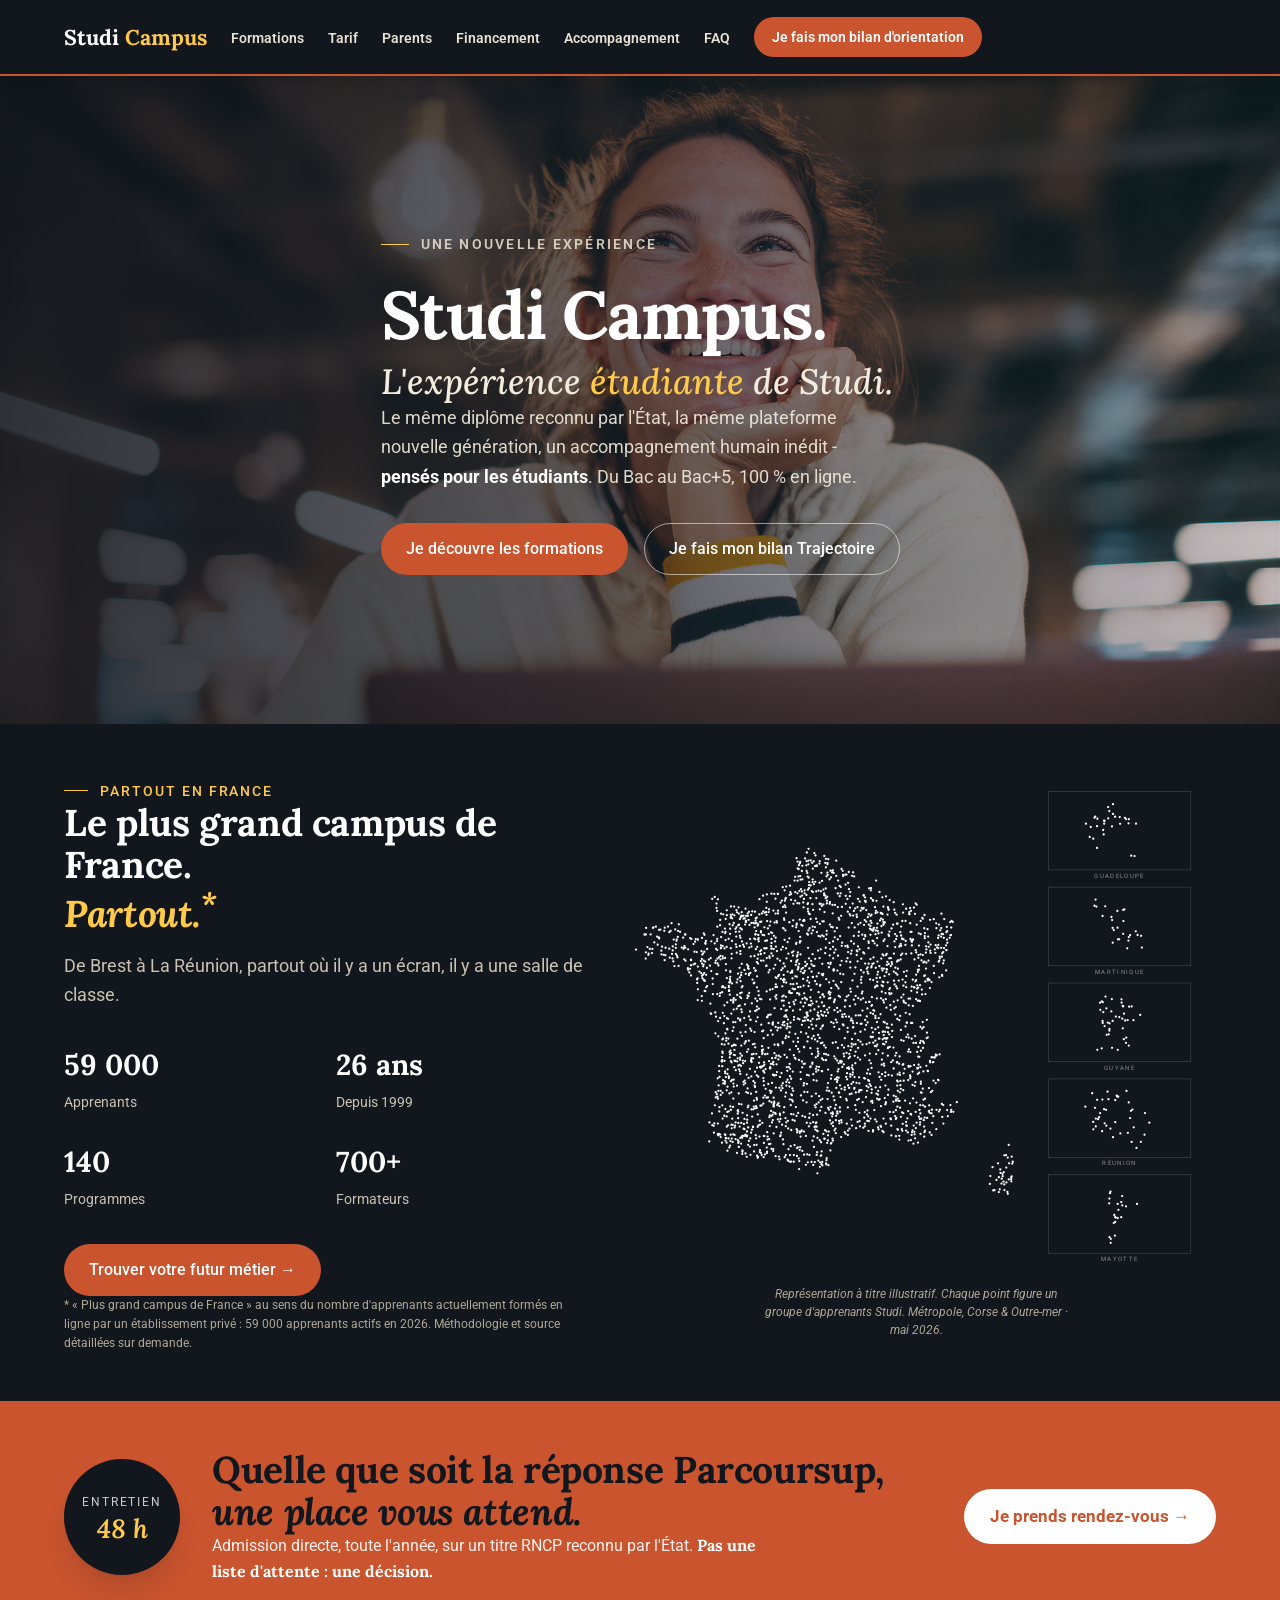
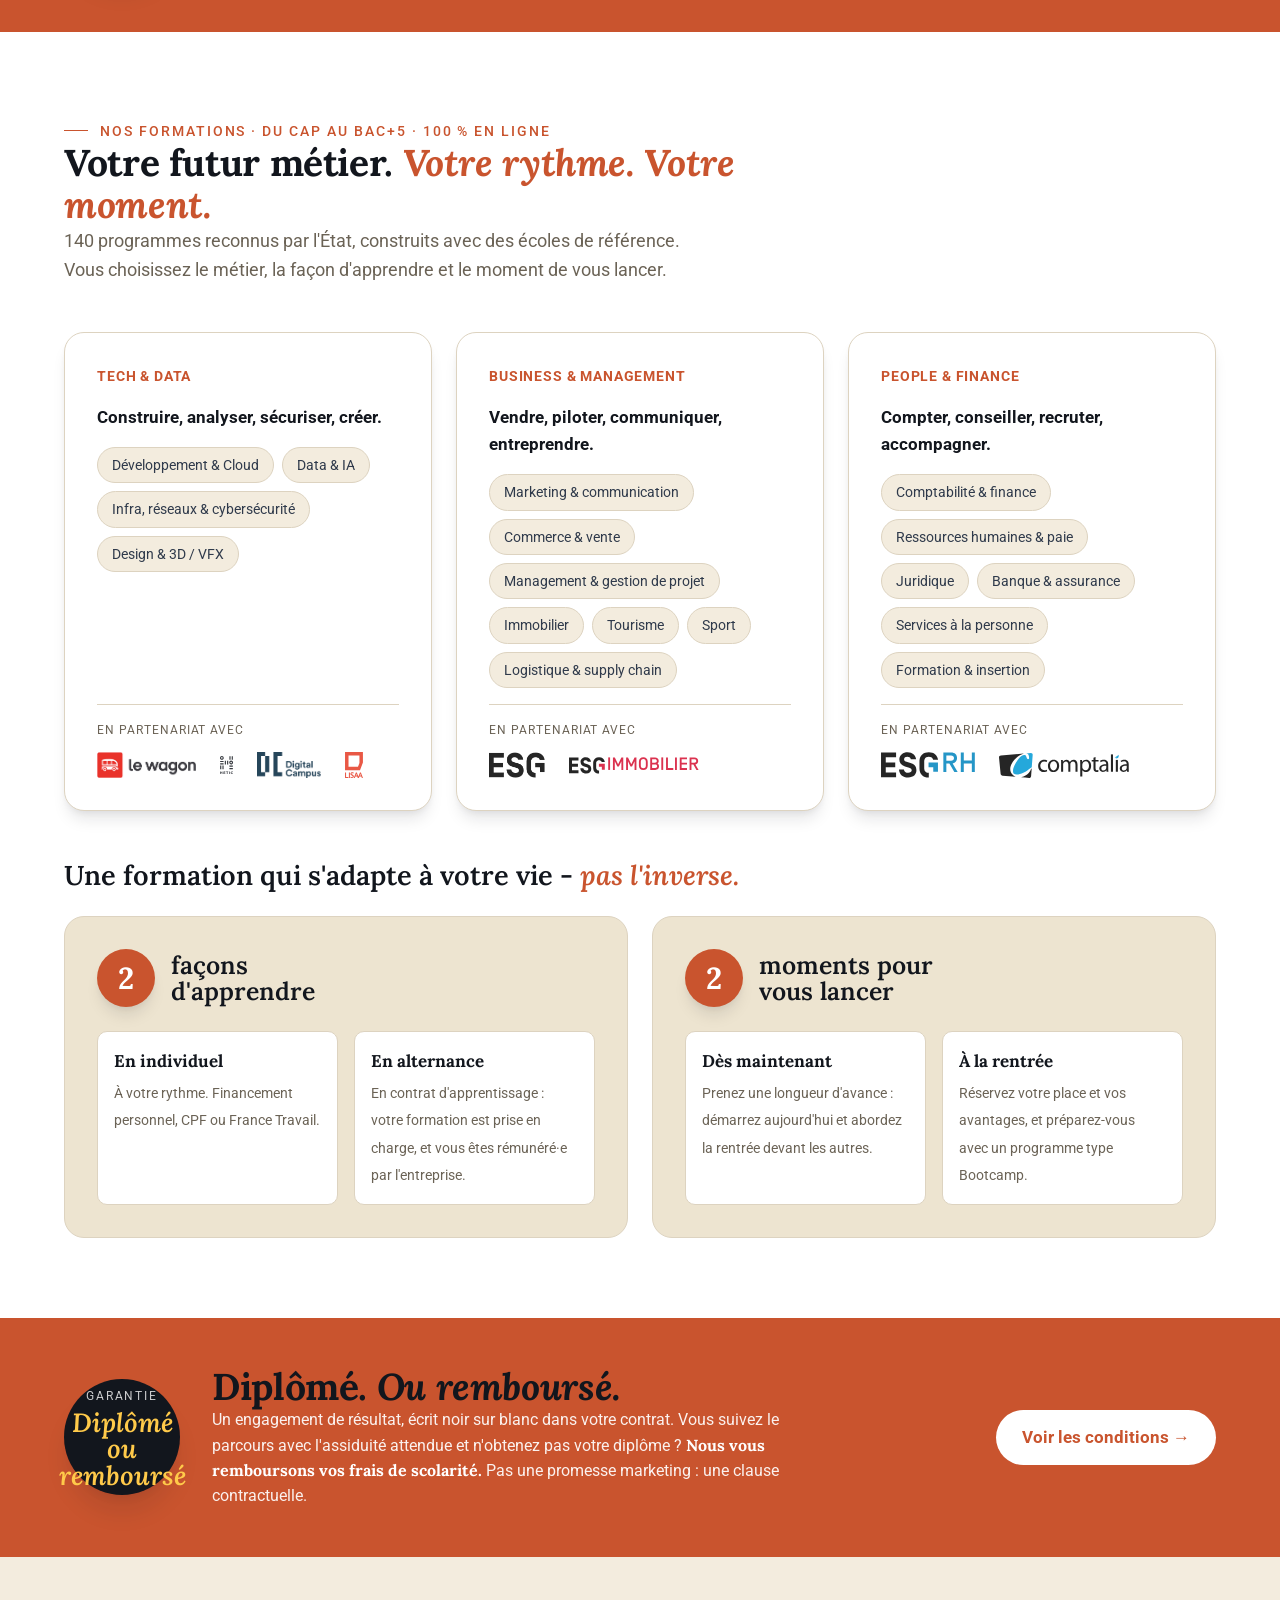
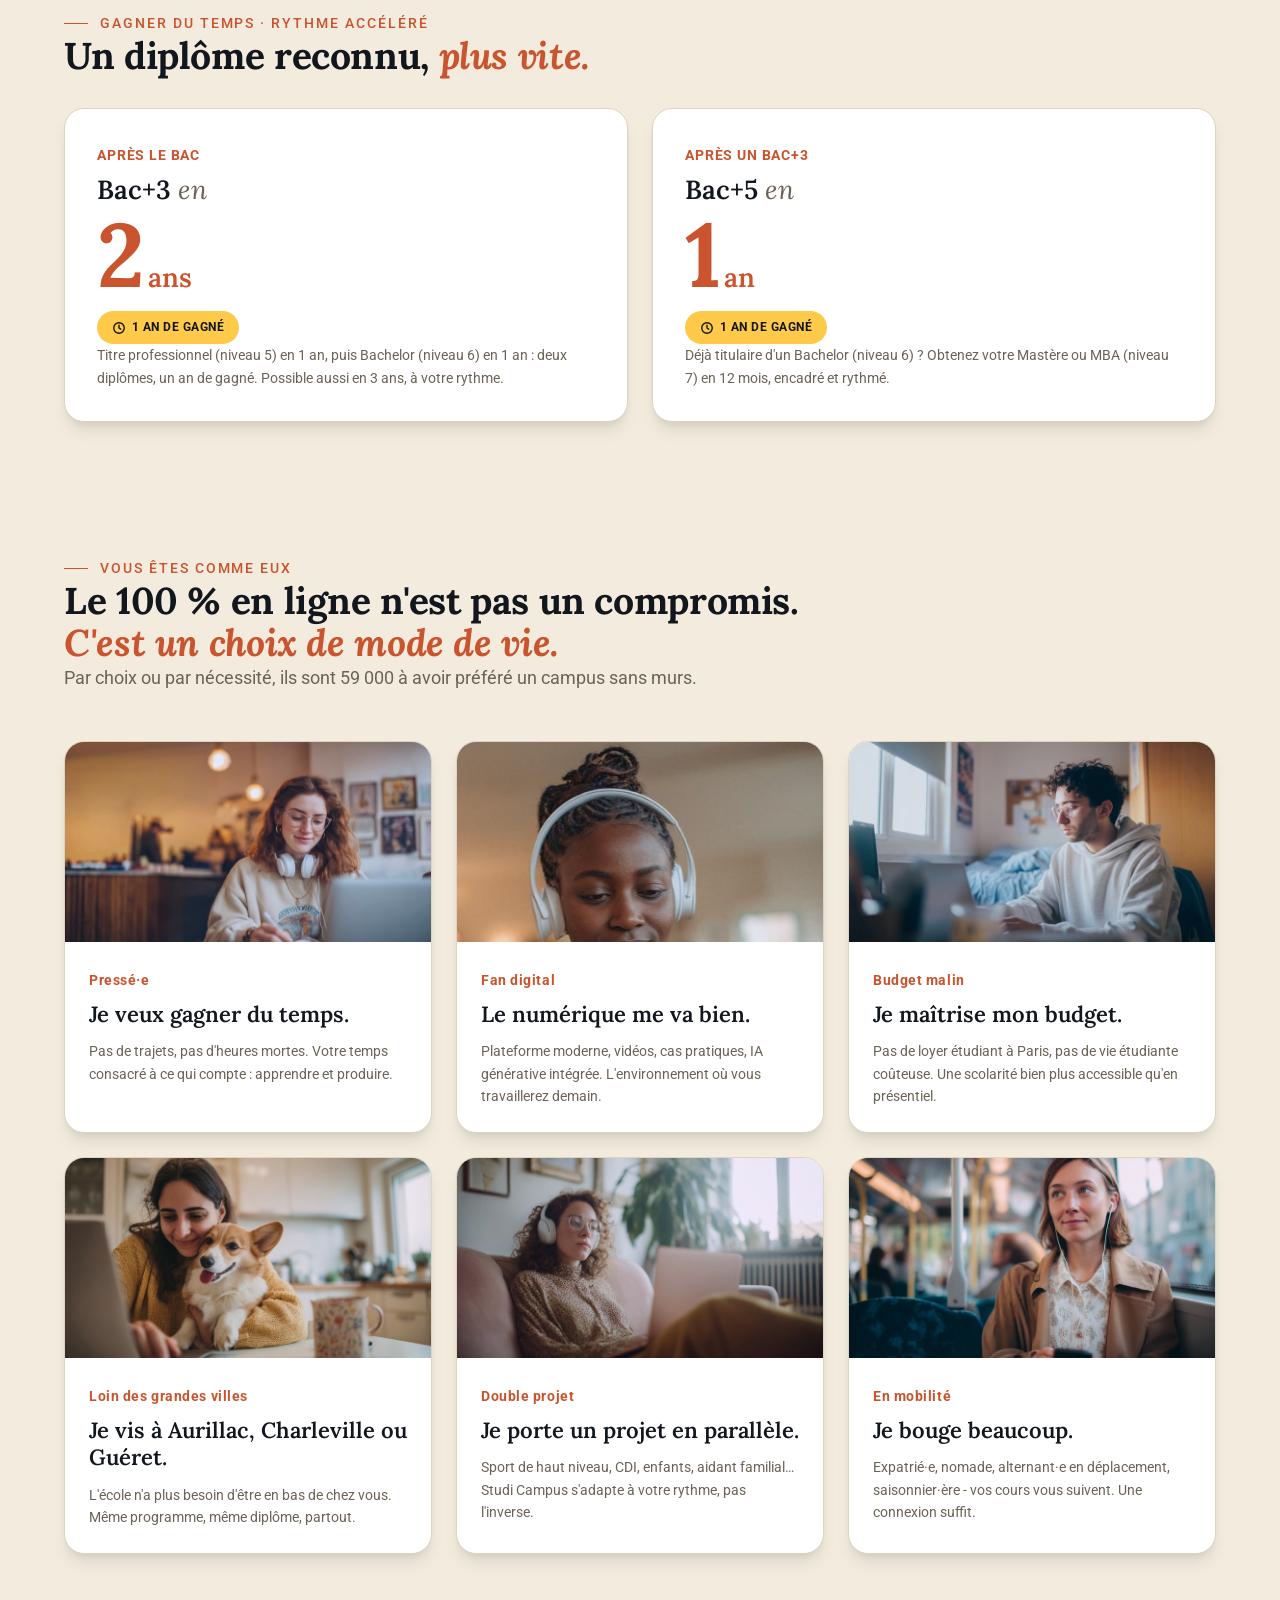
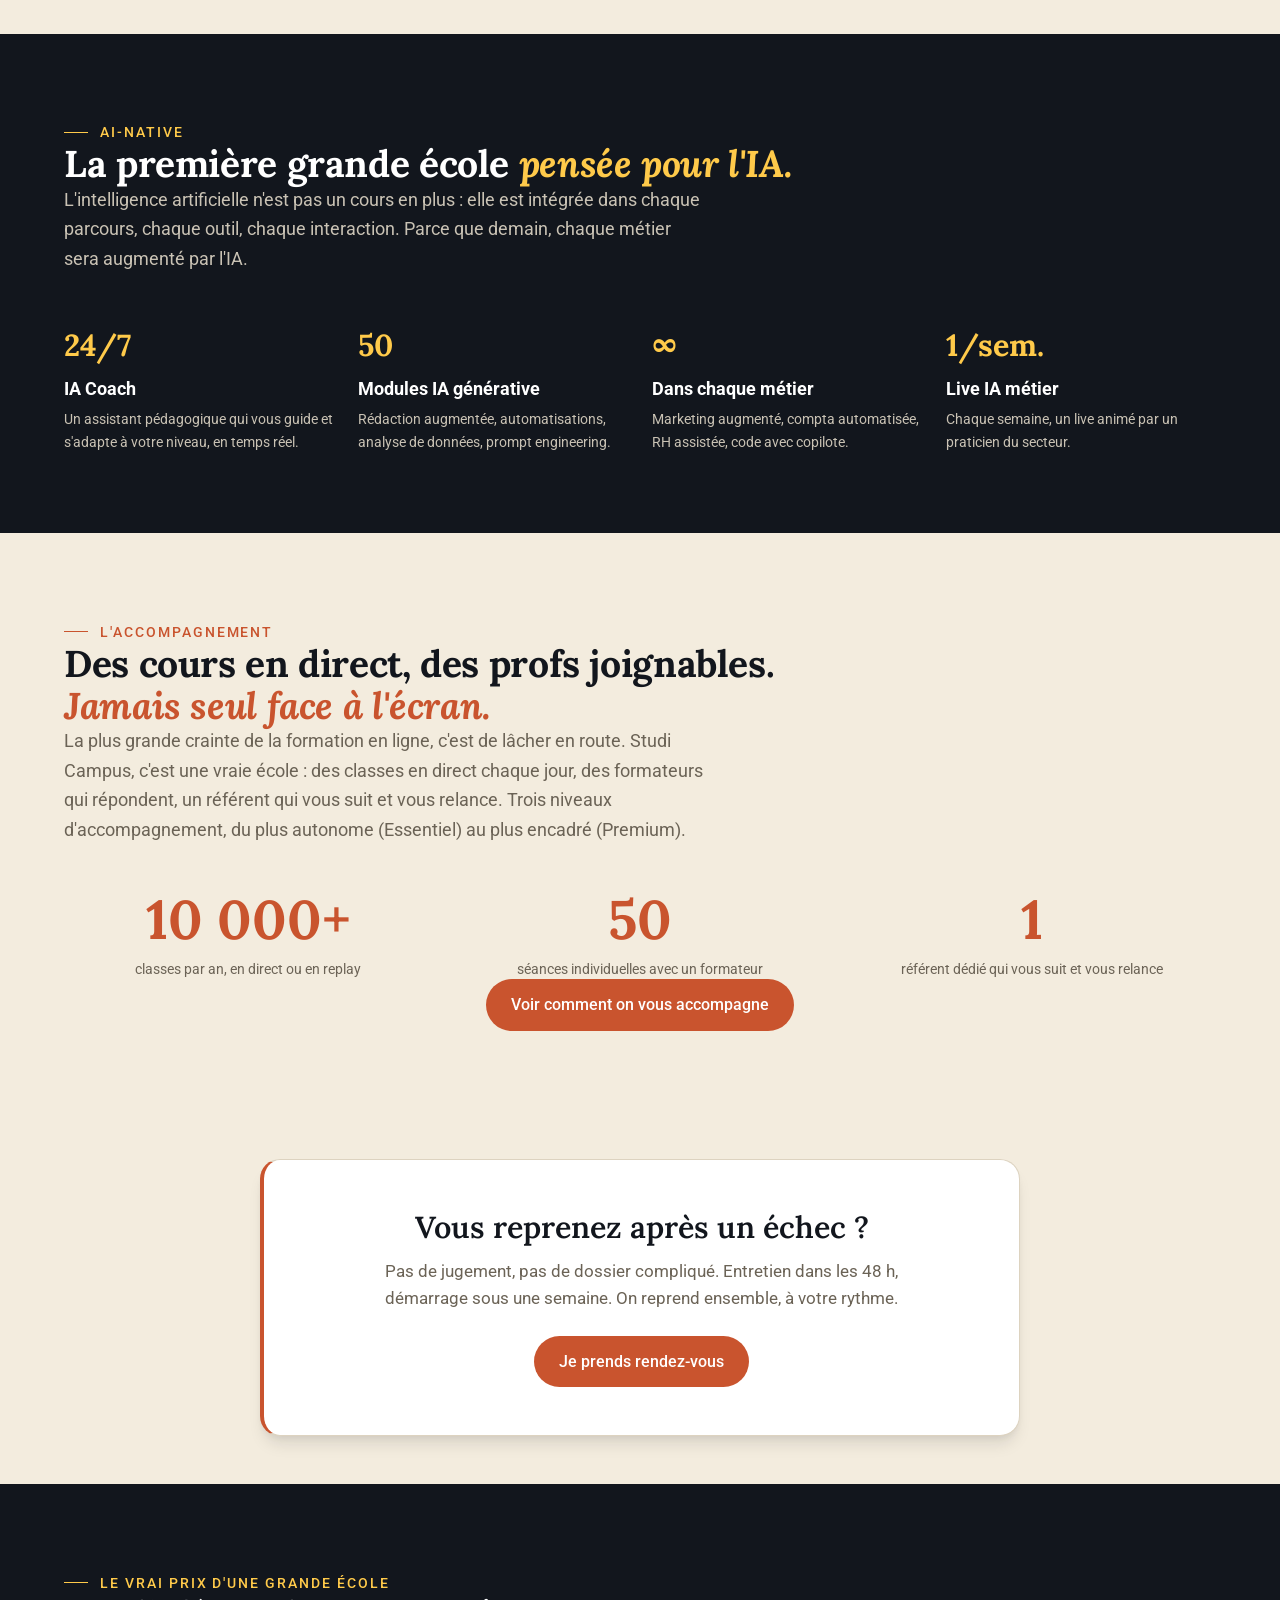
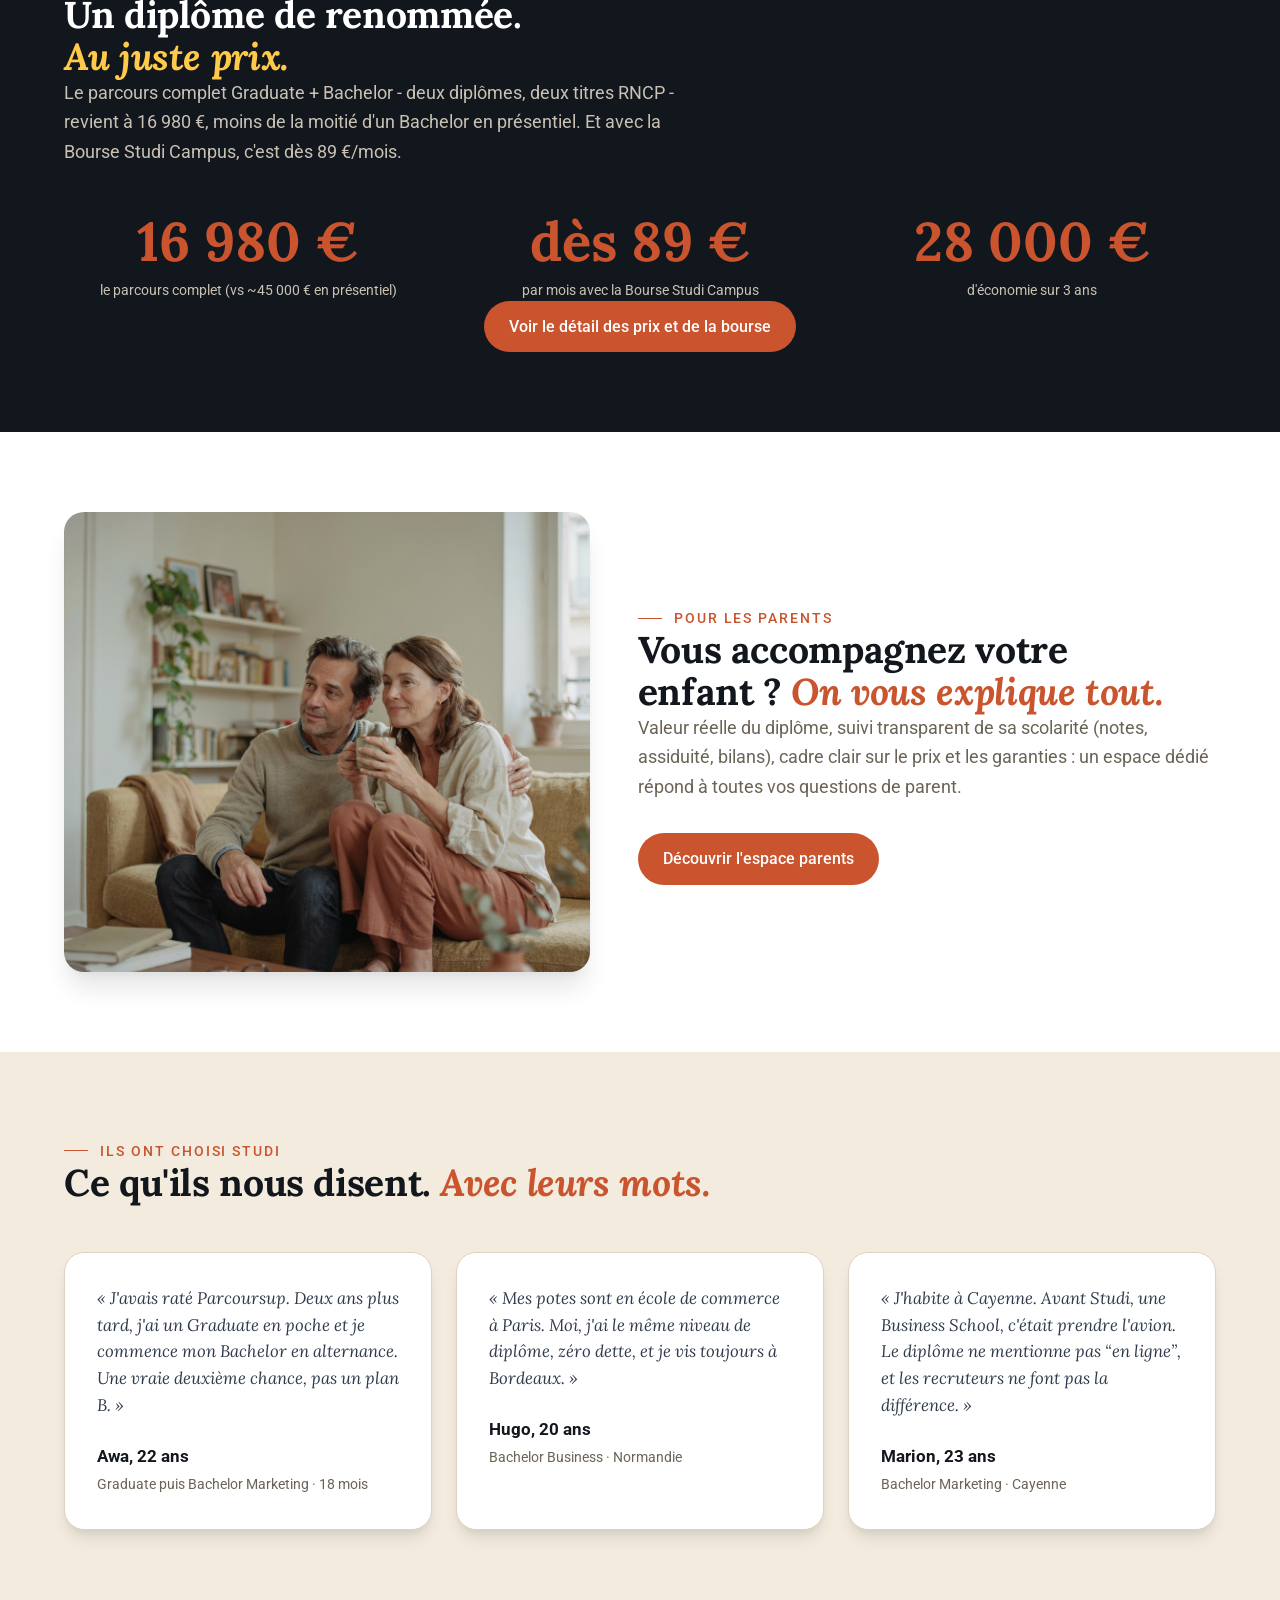
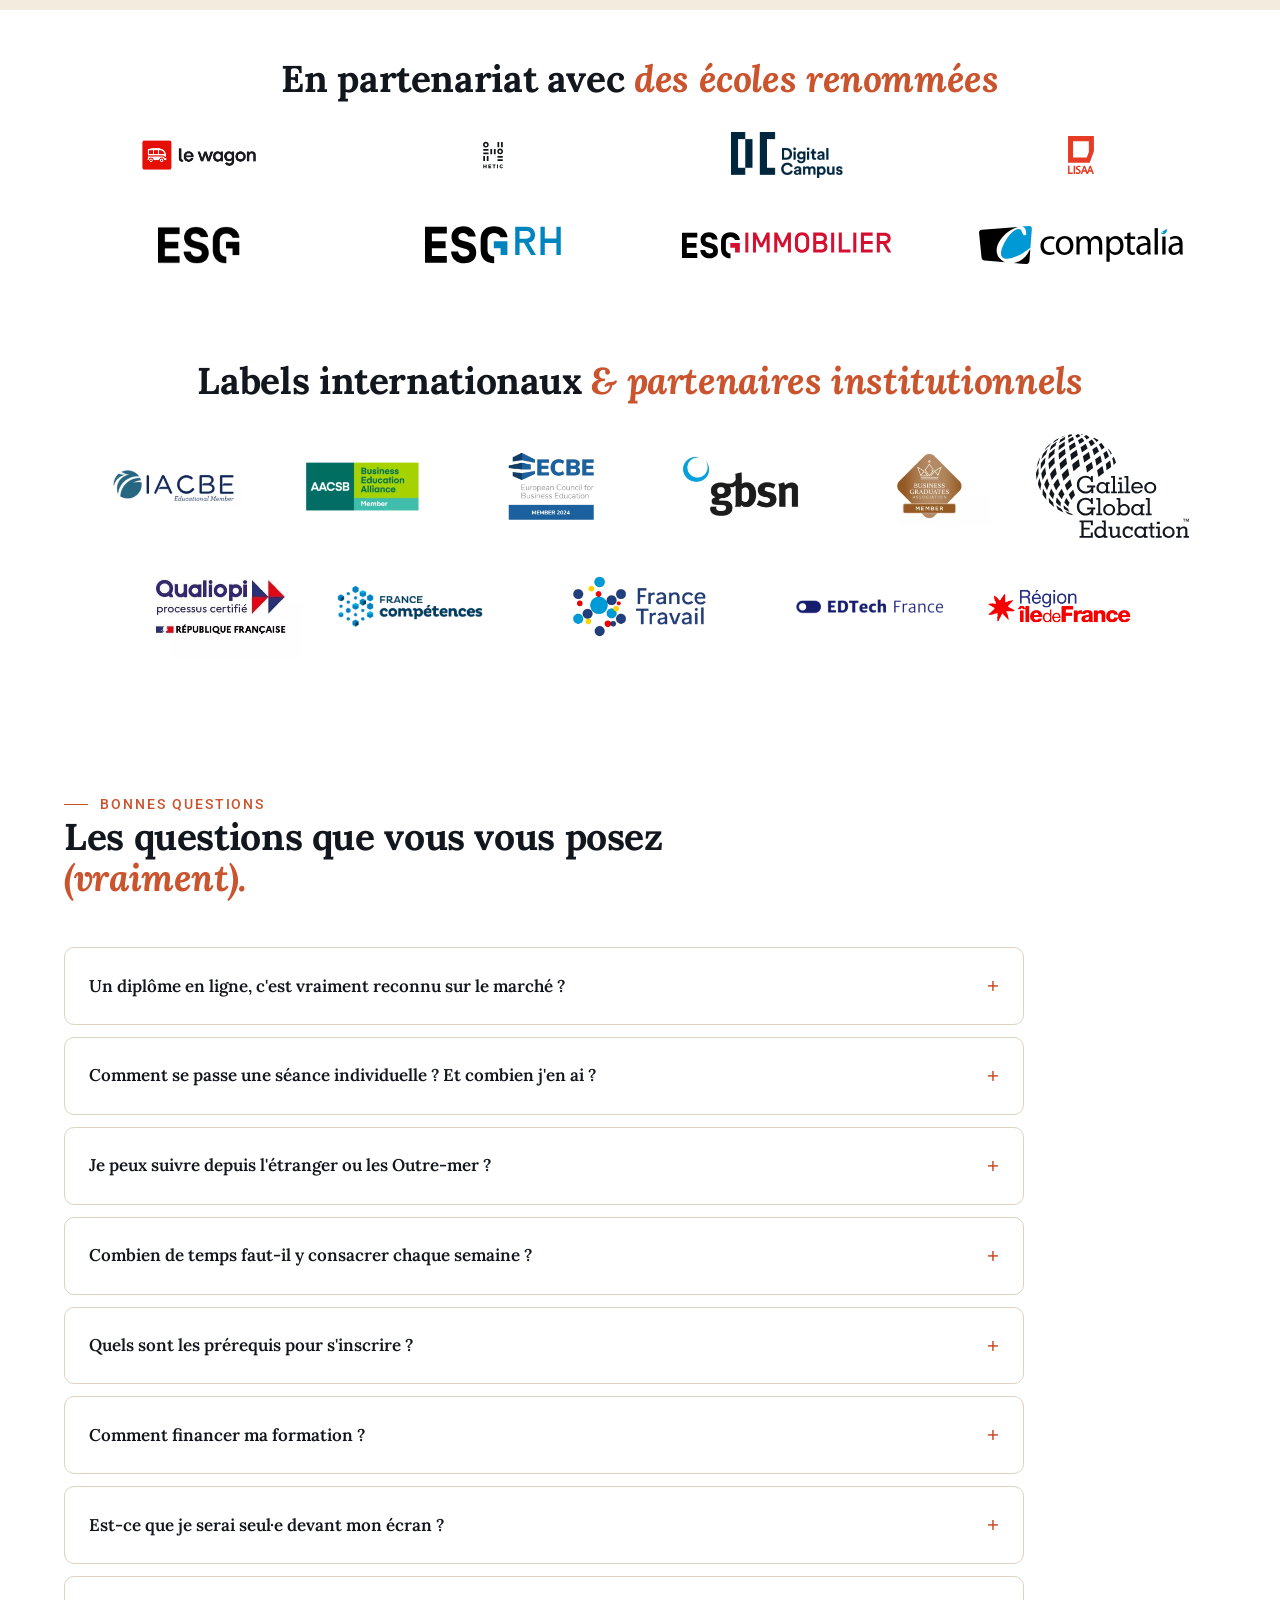
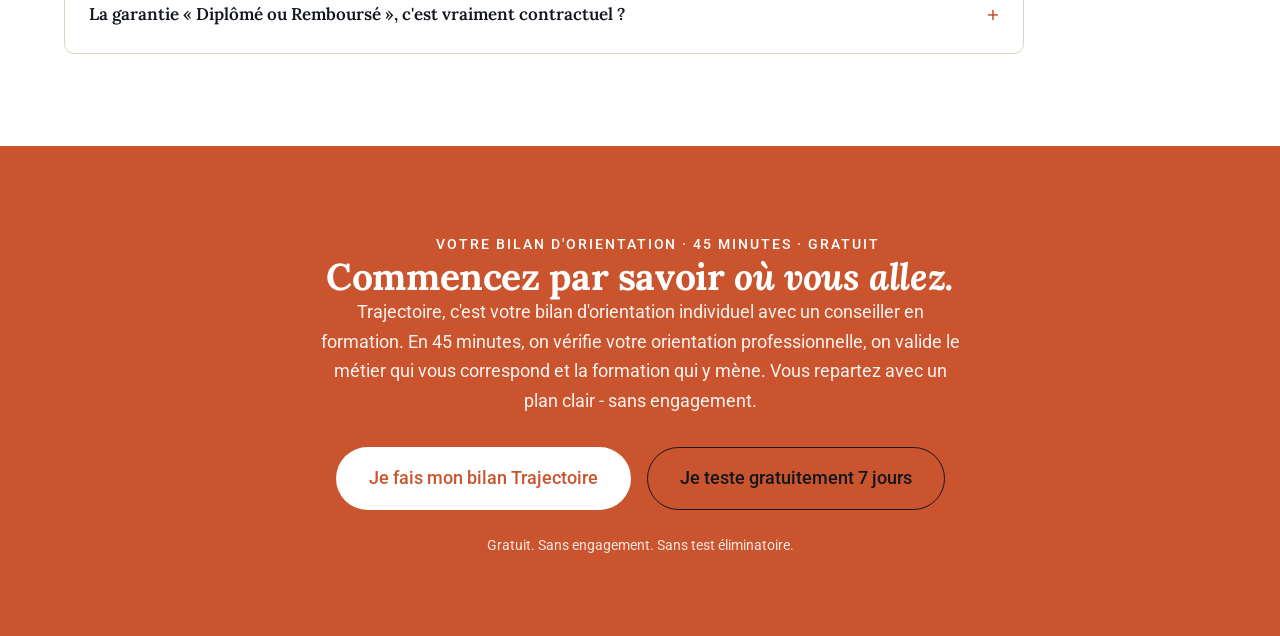
==== commit e83d496b: "feat(campus): allègement home — accompagnement & prix en teasers (décisions Pierre) Home : 24 → 18 l" ====
--- a/index.html
+++ b/index.html
@@ -44,7 +44,7 @@
       <a href="campus.html" class="sc-subnav-brand">Studi <span>Campus</span></a>
       <ul class="sc-subnav-links">
         <li><a href="#formations">Formations</a></li>
-        <li><a href="#niveaux">Niveaux &amp; tarif</a></li>
+        <li><a href="#prix">Tarif</a></li>
         <li><a href="parents.html">Parents</a></li>
         <li><a href="financement.html">Financement</a></li>
         <li><a href="accompagnement.html">Accompagnement</a></li>
@@ -321,185 +321,41 @@
     </div>
   </section>
 
+  <!-- ===== ACCOMPAGNEMENT - teaser fort vers accompagnement.html ===== -->
+  <section class="sc-lame-w sc-bg-cream" aria-label="L'accompagnement">
+    <div class="sc-container">
+      <div class="sc-head">
+        <p class="sc-eyebrow">L'accompagnement</p>
+        <h2>Des cours en direct, des profs joignables. <span class="sc-em">Jamais seul face à l'écran.</span></h2>
+        <p class="sc-lead">La plus grande crainte de la formation en ligne, c'est de lâcher en route. Studi Campus, c'est une vraie école : des classes en direct chaque jour, des formateurs qui répondent, un référent qui vous suit et vous relance. Trois niveaux d'accompagnement, du plus autonome (Essentiel) au plus encadré (Premium).</p>
+      </div>
+      <div class="sc-accs">
+        <div class="sc-accs-item"><b>10 000+</b><span>classes par an, en direct ou en replay</span></div>
+        <div class="sc-accs-item"><b>50</b><span>séances individuelles avec un formateur</span></div>
+        <div class="sc-accs-item"><b>1</b><span>référent dédié qui vous suit et vous relance</span></div>
+      </div>
+      <div class="sc-btn-row" style="margin-top:var(--s40);justify-content:center">
+        <a href="accompagnement.html" class="sc-btn sc-btn--1"><span>Voir comment on vous accompagne</span></a>
+      </div>
+    </div>
+  </section>
+
   <!-- ===== PLATEFORME DE PROFS - version ORIGINALE (premium) conservée ===== -->
-  <section class="sc-lame-w sc-bg-light" aria-label="L'accompagnement">
-    <div class="sc-container">
-      <div class="profs">
-        <div class="profs-head">
-          <div class="section-label">L'accompagnement qui fait la différence</div>
-          <h2>Une plateforme de profs.<br><em>À votre disposition.</em></h2>
-          <p class="lead">Studi Campus, c'est une grande école - des milliers d'apprenants, une communauté active, un réseau qui ouvre des portes - <strong>et</strong> c'est un accompagnement individuel. Des centaines de formateurs et de coachs en ligne, disponibles à la demande, quand vous en avez besoin.</p>
-        </div>
-        <div class="profs-split">
-          <div class="profs-img-wrap">
-            <img src="assets/prof_homme-dual-screens.jpg" alt="Formateur Studi en session live, double écran" onerror="this.style.display='none'; this.nextElementSibling.style.display='flex';">
-            <div class="placeholder" style="display:none;"><div><div class="placeholder-name">Formatrice · ring light</div><div>Prof 42 ans en session live, bureau maison</div><div class="placeholder-src">assets/prof_ring-light.jpg</div></div></div>
-          </div>
-          <div class="profs-img-wrap">
-            <img src="assets/diversite_lyon.png" alt="Étudiante dans sa chambre à Lyon, guirlandes et livres" onerror="this.style.display='none'; this.nextElementSibling.style.display='flex';">
-            <div class="placeholder" style="display:none;"><div><div class="placeholder-name">Étudiante · chambre Lyon</div><div>Étudiante chez elle, sur son lit avec laptop</div><div class="placeholder-src">assets/diversite_lyon.png</div></div></div>
-          </div>
-        </div>
-        <div class="profs-modalites">
-          <div class="profs-modalite">
-            <div class="profs-modalite-head"><span class="profs-modalite-num">50</span><span class="profs-modalite-label">séances individuelles incluses</span></div>
-            <p class="profs-modalite-desc">30 min en tête-à-tête avec le prof de votre choix, par formation. Près d'une par semaine.</p>
-          </div>
-          <div class="profs-modalite">
-            <div class="profs-modalite-head"><span class="profs-modalite-num">10 000+</span><span class="profs-modalite-label">classes virtuelles par an</span></div>
-            <p class="profs-modalite-desc">Travaux dirigés et masterclass en direct, en petit groupe. Aussi en replay.</p>
-          </div>
-        </div>
-      </div>
-    </div>
-  </section>
+  
 
   <!-- ===== 7. VIE DE CLASSE ===== -->
-  <section class="sc-lame-w sc-bg-cream" aria-label="Vie de classe">
-    <div class="sc-container">
-      <div class="sc-head">
-        <p class="sc-eyebrow">Vie de classe</p>
-        <h2>En ligne ne veut pas dire <span class="sc-em">tout seul.</span></h2>
-        <p class="sc-lead">Studi Campus, c'est une promo, des visages, des projets partagés. Vous n'êtes jamais
-          seul·e devant votre écran.</p>
-      </div>
-      <img class="sc-amb" src="assets/opt/amb_vie_classe.jpg" alt="Étudiant Studi Campus en train de travailler chez lui" loading="lazy" style="margin-top:var(--s48);margin-bottom:0" />
-      <div class="sc-grid sc-grid--4" style="margin-top:var(--s32)">
-        <article class="sc-card sc-num"><span class="sc-num__n">01</span><h3>Promos constituées</h3><p>Chaque parcours a sa promotion, son rythme, ses rendez-vous. Vous avancez avec un groupe, pas dans une file d'attente.</p></article>
-        <article class="sc-card sc-num"><span class="sc-num__n">02</span><h3>Examens encadrés</h3><p>Dans nos centres en France ou en ligne supervisée. Un cadre sérieux, des conditions officielles.</p></article>
-        <article class="sc-card sc-num"><span class="sc-num__n">03</span><h3>Lives &amp; projets de groupe</h3><p>Masterclass en direct, challenges internes, études de cas en équipe. Une pédagogie vivante et collective.</p></article>
-        <article class="sc-card sc-num"><span class="sc-num__n">04</span><h3>Espace promo dédié</h3><p>Un fil de discussion par promotion avec vos formateurs, vos coachs et vos camarades.</p></article>
-      </div>
-    </div>
-  </section>
+  
 
   <!-- ===== VISITE GUIDÉE - version ORIGINALE (premium) conservée (onglets JS) ===== -->
-  <section class="sc-lame-w sc-bg-light" aria-label="Visite guidée de la plateforme">
-    <div class="sc-container">
-      <div class="visite-guidee">
-        <div class="visite-head">
-          <div class="section-label">Votre campus, en vrai</div>
-          <h2>Visite guidée <em>en 5 clics.</em></h2>
-          <p class="lead">Pas de promesses vagues - voici exactement ce que vous verrez en vous connectant.</p>
-        </div>
-        <div class="visite-tabs">
-          <button class="visite-tab is-active" data-tab="annuaire">L'annuaire</button>
-          <button class="visite-tab" data-tab="mediatheque">La médiathèque</button>
-          <button class="visite-tab" data-tab="cours">Un cours</button>
-          <button class="visite-tab" data-tab="lives">Les lives</button>
-          <button class="visite-tab" data-tab="replay">Un replay</button>
-        </div>
-        <div class="visite-panels">
-          <div class="visite-panel is-active" id="panel-annuaire">
-            <div class="visite-screen"><img src="assets/lms-annuaire.png" alt="Annuaire étudiant avec carte géolocalisée - plateforme Studi Campus"></div>
-            <div class="visite-caption"><h4>1 137 étudiants dans votre promo.</h4><p>Annuaire géolocalisé - trouvez ceux qui habitent près de chez vous, organisez des sessions de travail, créez des liens. La carte de France de la page, en vrai.</p></div>
-          </div>
-          <div class="visite-panel" id="panel-mediatheque">
-            <div class="visite-screen"><img src="assets/lms-mediatheque.png" alt="Médiathèque de cours structurée par matières - plateforme Studi Campus"></div>
-            <div class="visite-caption"><h4>Un parcours structuré, comme en école.</h4><p>13 matières principales, progression suivie module par module, pourcentage d'avancement en temps réel. Vous savez toujours où vous en êtes - et ce qu'il reste à faire.</p></div>
-          </div>
-          <div class="visite-panel" id="panel-cours">
-            <div class="visite-screen"><img src="assets/lms-cours.png" alt="Extrait de cours marketing - plateforme Studi Campus"></div>
-            <div class="visite-caption"><h4>Des cours conçus pour être lus, écoutés, compris.</h4><p>Texte structuré, vidéo intégrée, quiz à chaque étape, forum de questions entre étudiants. Chaque module se termine par une auto-évaluation pour valider vos acquis.</p></div>
-          </div>
-          <div class="visite-panel" id="panel-lives">
-            <div class="visite-screen"><img src="assets/lms-lives.png" alt="Catalogue de lives - plateforme Studi Campus"></div>
-            <div class="visite-caption"><h4>Préparation examens, cours en direct, TD, coaching - chaque jour.</h4><p>Cours théoriques et pratiques, travaux dirigés, préparation aux examens, coaching carrière, sport &amp; bien-être - le planning est dense. Et le plus fort : toutes les salles de classe sont ouvertes. En tant qu'étudiant Studi Campus, vous pouvez assister aux lives de toutes les promotions, de toutes les formations.</p></div>
-          </div>
-          <div class="visite-panel" id="panel-replay">
-            <div class="visite-screen"><img src="assets/lms-replay.png" alt="Replay d'un cours en ligne - plateforme Studi Campus"></div>
-            <div class="visite-caption"><h4>Tous les replays, en accès illimité.</h4><p>Une séance manquée ? Vous la retrouvez en replay, quand vous voulez et autant de fois que nécessaire. Et pas seulement la vôtre : vous accédez aux replays de toutes les matières de l'école, pour réviser, approfondir ou explorer un autre domaine.</p></div>
-          </div>
-        </div>
-        <div style="text-align:center;margin-top:48px;">
-          <a href="#test" class="btn btn-primary btn-arrow">Essayer gratuitement pendant 7 jours</a>
-        </div>
-      </div>
-    </div>
-  </section>
+  
 
   <!-- ===== 9c. NIVEAUX DE SERVICE (Essentiel / Plus / Premium) - remplace l'ex-lame 360 =====
        Décision Pierre 2026-06-01 : « 360 » disparaît, son contenu (formations courtes +
        accélérateurs) est porté par les niveaux de service. Plus & Premium mis en avant. -->
-  <section class="sc-lame-w sc-bg-cream" id="niveaux" aria-label="Niveaux de service">
-    <div class="sc-container">
-      <div class="sc-head">
-        <p class="sc-eyebrow">Votre niveau d'accompagnement</p>
-        <h2>Le même diplôme. <span class="sc-em">L'accompagnement que vous choisissez.</span></h2>
-        <p class="sc-lead">Trois niveaux de service, tous menant au même titre RNCP reconnu par l'État. Vous choisissez l'intensité de l'accompagnement, des séances individuelles aux compétences complémentaires.</p>
-      </div>
-
-      <div class="sc-nds">
-        <article class="sc-nds-card">
-          <div class="sc-nds-name">Essentiel</div>
-          <p class="sc-nds-tag">Autonome et flexible</p>
-          <ul class="sc-nds-list">
-            <li>Accès aux contenus 24h/24, 7j/7</li>
-            <li>10 000+ classes virtuelles par an, en direct ou en replay</li>
-            <li>Questions illimitées aux formateurs, 5j/7</li>
-            <li>Assistant pédagogique IA 24h/24</li>
-            <li><b>Diplôme reconnu par l'État</b></li>
-          </ul>
-        </article>
-
-        <article class="sc-nds-card sc-nds-card--reco">
-          <span class="sc-nds-badge">Recommandé</span>
-          <div class="sc-nds-name">Plus</div>
-          <p class="sc-nds-tag">Le bon équilibre cadre + autonomie</p>
-          <p class="sc-nds-plus">Tout l'Essentiel, et&nbsp;:</p>
-          <ul class="sc-nds-list">
-            <li><b>20 séances individuelles</b> avec un formateur expert</li>
-            <li><b>2 compétences métiers</b> au choix parmi 200 formations courtes</li>
-            <li><b>6 accélérateurs de carrière</b> : IA générative, soft skills (Cours Florent), logiciels pro, langues, entrepreneuriat, coaching</li>
-            <li>Diplôme d'école Studi</li>
-            <li><b>Garantie Diplômé ou Remboursé</b></li>
-          </ul>
-        </article>
-
-        <article class="sc-nds-card sc-nds-card--dark">
-          <div class="sc-nds-name">Premium</div>
-          <p class="sc-nds-tag">Accompagnement maximal</p>
-          <p class="sc-nds-plus">Tout le Plus, et&nbsp;:</p>
-          <ul class="sc-nds-list">
-            <li><b>50 séances individuelles</b> (près d'une par semaine)</li>
-            <li>Bilan pédagogique <b>mensuel</b></li>
-            <li>Coaching carrière dédié : CV, entretiens, offres ciblées</li>
-            <li>Certificat soft skills Cours Florent</li>
-            <li><b>10 ans d'accès</b> à la plateforme et aux mises à jour</li>
-          </ul>
-        </article>
-      </div>
-      <p class="sc-nds-foot">Tous les niveaux mènent au même titre RNCP. À partir du niveau Plus, vous bénéficiez des compétences complémentaires et de la garantie Diplômé ou Remboursé.</p>
-    </div>
-  </section>
+  
 
   <!-- ===== 10. TEMPO + SEMAINE TYPE ===== -->
-  <section class="sc-lame-w sc-bg-cream" aria-label="Votre rythme">
-    <div class="sc-container">
-      <div class="sc-head">
-        <p class="sc-eyebrow">Votre rythme</p>
-        <h2>Inscrivez-vous maintenant. <span class="sc-em">Démarrez quand vous voulez.</span></h2>
-        <p class="sc-lead">Vous vous inscrivez quand vous le décidez et vous démarrez au moment qui vous arrange. Vous avancez à votre rythme, accompagné·e à chaque étape.</p>
-      </div>
-      <div class="sc-grid sc-grid--3" style="margin-top:var(--s48)">
-        <article class="sc-card"><h3>Un bilan d'orientation complet</h3><p>Avant de vous inscrire, un conseiller en formation fait le point avec vous : votre projet, le métier visé et la formation la plus adaptée. Vous démarrez avec un cap clair.</p></article>
-        <article class="sc-card"><h3>Un accompagnement aux examens</h3><p>En cas d'échec à un examen intermédiaire, votre référent pédagogique réévalue votre plan de formation et organise un rattrapage ou un aménagement adapté, sans frais supplémentaires.</p></article>
-        <article class="sc-card"><h3>Un référent dédié</h3><p>Un interlocuteur unique tout au long de votre parcours, joignable 5j/7, qui vous répond sous 24 h ouvrées.</p></article>
-      </div>
-
-      <h3 style="margin-top:var(--s64);font-family:var(--sc-serif);font-weight:600">Une semaine type d'apprenant Studi Campus</h3>
-      <div class="sc-week">
-        <div class="sc-day"><b>Lun</b><span>Cours en direct en classe virtuelle</span><em>3 h</em></div>
-        <div class="sc-day"><b>Mar</b><span>Cours &amp; travaux dirigés</span><em>4 h</em></div>
-        <div class="sc-day"><b>Mer</b><span>Projet de groupe + modules</span><em>3 h</em></div>
-        <div class="sc-day"><b>Jeu</b><span>Séance individuelle + cours</span><em>4 h</em></div>
-        <div class="sc-day"><b>Ven</b><span>Live IA métier + masterclass</span><em>3 h</em></div>
-        <div class="sc-day"><b>Sam</b><span>Révisions &amp; travaux pratiques</span><em>4 h</em></div>
-        <div class="sc-day"><b>Dim</b><span>Repos</span><em>-</em></div>
-      </div>
-      <p class="sc-week-foot">20 à 24 h par semaine · rythme adaptable à votre situation.</p>
-    </div>
-  </section>
+  
 
   <!-- ===== BLOC CTA - reprise après un échec (repris de l'original ; bloqueur actif) ===== -->
   <section class="sc-lame-w sc-bg-cream sc-compact" aria-label="Reprendre après un échec">
@@ -513,115 +369,27 @@
   </section>
 
   <!-- ===== 11. PRIX / COMPARATIF - interface ORIGINALE premium (navy + « vs » + bandeau économie) ===== -->
+    <!-- ===== PRIX - resume vers financement.html ===== -->
   <section class="sc-lame-w sc-bg-dark" id="prix" aria-label="Le prix">
     <div class="sc-container">
       <div class="sc-head">
         <p class="sc-eyebrow">Le vrai prix d'une grande école</p>
         <h2>Un diplôme de renommée.<br><span class="sc-em">Au juste prix.</span></h2>
-      </div>
-
-      <div class="sc-pricing-hero">
-        <div class="sc-pricing-hero-top">Un parcours complet - Graduate (Bac+2) <em>+</em> Bachelor (Bac+3) - soit <em>2 titres RNCP</em> et <em>2 diplômes d'école</em>, en rythme standard sur 3 ans (ou en 2 ans en accéléré).</div>
-      </div>
-
-      <div class="sc-pricing-compare">
-        <div class="sc-pricing-card">
-          <div class="sc-pricing-card-eyebrow">Frais habituellement constatés</div>
-          <h3 class="sc-pricing-card-title">Bachelor en présentiel<br><span class="sub">(Paris ou grande métropole)</span></h3>
-          <div class="sc-pricing-card-lines">
-            <div class="sc-pricing-card-line"><span>Frais de formation (3 ans × 8 000 €)</span><strong>24 000 €</strong></div>
-            <div class="sc-pricing-card-line"><span>Logement en colocation (3 ans × 4 000 €)</span><strong>12 000 €</strong></div>
-            <div class="sc-pricing-card-line"><span>Vie courante, transports</span><strong>9 000 €</strong></div>
-          </div>
-          <div class="sc-pricing-card-total">
-            <span class="sc-pricing-card-total-label">Total estimé</span>
-            <span class="sc-pricing-card-total-num">45 000 €</span>
-          </div>
-          <div class="sc-pricing-card-meta">sur 3 ans · 1 diplôme · Bac+3</div>
-        </div>
-
-        <div class="sc-pricing-compare-vs">vs</div>
-
-        <div class="sc-pricing-card sc-pricing-card--studi">
-          <div class="sc-pricing-card-eyebrow">Studi Campus · niveau Premium</div>
-          <h3 class="sc-pricing-card-title">Parcours complet<br>Graduate <em>+</em> Bachelor</h3>
-          <div class="sc-pricing-card-lines">
-            <div class="sc-pricing-card-line"><span>Graduate Bac+2 (niveau 5) - 1,5 an</span><strong>5 590 €</strong></div>
-            <div class="sc-pricing-card-line"><span>Bachelor Bac+3 (niveau 6) - 1,5 an</span><strong>6 390 €</strong></div>
-            <div class="sc-pricing-card-line" style="opacity:.65"><span>Logement chez vos parents, vie courante</span><strong>5 000 €</strong></div>
-          </div>
-          <div class="sc-pricing-card-total">
-            <span class="sc-pricing-card-total-label">Total estimé</span>
-            <span class="sc-pricing-card-total-num">16 980 €</span>
-          </div>
-          <div class="sc-pricing-card-meta">sur 3 ans · 2 diplômes · Bac+2 + Bac+3</div>
-          <div class="sc-pricing-card-mens">
-            <div class="lbl">Mensualisation possible</div>
-            <div class="num">333 €<span>/mois</span></div>
-            <div class="sub">soit 11 980 € sur 36 mois · scolarité uniquement</div>
-          </div>
-        </div>
-      </div>
-
-      <div class="sc-pricing-savings">
-        <div class="sc-pricing-savings-big">Économie : 28 000 €</div>
-        <div class="sc-pricing-savings-sub">Deux diplômes, deux titres RNCP, zéro loyer - pour moins de la moitié du coût total d'un Bachelor en présentiel.</div>
-      </div>
-
-      <div class="sc-pricing-cert">
-        <p>Même certification. Mêmes débouchés. Mêmes titres RNCP.</p>
-        <div class="sc-pricing-cert-badges">
-          <img src="assets/logos/france-competences.png" alt="France Compétences" />
-          <img src="assets/logos/qualiopi.webp" alt="Qualiopi" />
-        </div>
-      </div>
-
-      <p class="sc-pricing-method">Méthodologie : chiffres tirés de moyennes constatées (frais de formation Bachelor en présentiel 2025-2026 : 6 000 à 11 000 € / an ; colocation en grande métropole : ≈ 400 € / mois ; vie courante et transports : ≈ 250 € / mois). Arrondis conservateurs. Les économies effectives varient selon la situation personnelle, la ville de résidence et le dispositif de financement (CPF, alternance, France Travail). Le parcours se valide en 3 ans en rythme standard, ou en 2 ans en accéléré.</p>
+        <p class="sc-lead">Le parcours complet Graduate + Bachelor - deux diplômes, deux titres RNCP - revient à 16 980 €, moins de la moitié d'un Bachelor en présentiel. Et avec la Bourse Studi Campus, c'est dès 89 €/mois.</p>
+      </div>
+      <div class="sc-accs">
+        <div class="sc-accs-item"><b>16 980 &euro;</b><span>le parcours complet (vs ~45 000 &euro; en présentiel)</span></div>
+        <div class="sc-accs-item"><b>dès 89 &euro;</b><span>par mois avec la Bourse Studi Campus</span></div>
+        <div class="sc-accs-item"><b>28 000 &euro;</b><span>d'économie sur 3 ans</span></div>
+      </div>
+      <div class="sc-btn-row" style="margin-top:var(--s40);justify-content:center">
+        <a href="financement.html" class="sc-btn sc-btn--1"><span>Voir le détail des prix et de la bourse</span></a>
+      </div>
     </div>
   </section>
 
   <!-- ===== 12. CE QU'INCLUT STUDI CAMPUS PREMIUM ===== -->
-  <section class="sc-lame-w sc-bg-cream" aria-label="Studi Campus Premium">
-    <div class="sc-container">
-      <div class="sc-head">
-        <p class="sc-eyebrow">En détail</p>
-        <h2>Ce qu'inclut votre scolarité <span class="sc-em">Studi Campus.</span></h2>
-        <p class="sc-lead">Le détail de ce qui vous accompagne au quotidien. Les éléments marqués évoluent selon votre niveau de service (Essentiel, Plus, Premium).</p>
-      </div>
-      <div class="sc-grid sc-grid--3" style="margin-top:var(--s48)">
-        <div class="sc-incl">
-          <h3>Contenus &amp; diplômes</h3>
-          <ul>
-            <li>Accès 24h/24, 7j/7 - cours, vidéos, exercices et projets pro</li>
-            <li>Certification RNCP reconnue par l'État, inscription et passage inclus</li>
-            <li>Diplôme d'école Studi attestant vos compétences</li>
-            <li>Certificat soft skills - Cours Florent</li>
-            <li>10 ans d'accès à la plateforme et aux mises à jour</li>
-          </ul>
-        </div>
-        <div class="sc-incl">
-          <h3>Accompagnement</h3>
-          <ul>
-            <li>10 000+ classes virtuelles par an, en direct ou en replay</li>
-            <li>50 séances individuelles de 30 min par formation</li>
-            <li>Soutien des formateurs 5j/7 - corrections sans limite</li>
-            <li>Assistant pédagogique IA 24h/24</li>
-            <li>Bilan pédagogique personnalisé mensuel</li>
-          </ul>
-        </div>
-        <div class="sc-incl">
-          <h3>Carrière &amp; garantie</h3>
-          <ul>
-            <li>6 accélérateurs de carrière (dès le niveau Plus)</li>
-            <li>2 compétences métiers au choix parmi 200 (dès le niveau Plus)</li>
-            <li>Coaching carrière : CV, entretiens, offres ciblées</li>
-            <li>Garantie Diplômé ou Remboursé (dès le niveau Plus, sous conditions)</li>
-            <li>Paiement jusqu'à 36 mois sans intérêt</li>
-          </ul>
-        </div>
-      </div>
-    </div>
-  </section>
+  
 
   <!-- ===== POUR LES PARENTS (dédupliqué : table de coûts retirée - déjà dans Pricing ; kit PDF retiré) ===== -->
   <!-- ===== POUR LES PARENTS - TEASER (contenu complet déplacé sur parents.html) ===== -->
@@ -726,21 +494,7 @@
   </section>
 
   <!-- ===== 9a. L'ÉCOLE QUI RESTE - 10 ans d'accès (une seule idée) ===== -->
-  <section class="sc-lame-w sc-bg-dark" aria-label="Une école qui reste">
-    <div class="sc-container sc-stay">
-      <div class="sc-stay-text">
-        <p class="sc-eyebrow">Votre engagement. Notre engagement.</p>
-        <h2>L'école ne ferme jamais <span class="sc-em" style="color:var(--sc-yellow)">ses portes.</span></h2>
-        <p class="sc-lead">Votre diplôme n'est pas une ligne d'arrivée. Le marché change vite, l'IA transforme chaque métier - alors votre formation reste à jour pendant 10 ans : nouveaux modules, nouveaux outils, sans repayer, sans vous réinscrire. Votre investissement continue de rapporter, longtemps après l'obtention.</p>
-        <p class="sc-signature">« Étudiant ou alumni, vous comptez toujours autant pour Studi. »</p>
-      </div>
-      <div class="sc-stay-card">
-        <b class="sc-stay-num">10 ans</b>
-        <span class="sc-stay-num-label">de formation qui reste à jour</span>
-        <p>Mises à jour de vos contenus, nouveaux modules IA, langues et logiciels, 10 000+ classes virtuelles par an, communauté alumni et coach carrière. Inclus, sans repayer.</p>
-      </div>
-    </div>
-  </section>
+  
 
   <!-- ===== CTA FINAL - Bilan d'orientation TRAJECTOIRE (45 min) ===== -->
   <section class="sc-lame-w sc-final" id="admission" aria-label="Votre bilan d'orientation">
--- a/campus.css
+++ b/campus.css
@@ -191,6 +191,13 @@
 .sc-fast-gain{display:inline-flex;align-items:center;gap:6px;background:var(--sc-yellow);color:var(--sc-navy);font-weight:700;font-size:var(--sc-p3);text-transform:uppercase;letter-spacing:.04em;padding:7px 15px;border-radius:var(--rfull);}
 .sc-fast-gain svg{flex-shrink:0;}
 .sc-fast-desc{font-size:var(--sc-p2);color:var(--sc-text-secondary);margin:var(--s16) 0 0;line-height:1.6;}
+
+/* ===== Stats de teaser (lame Accompagnement résumée + lame Prix résumée) ===== */
+.sc-accs{display:grid;gap:var(--s24);margin-top:var(--s48);text-align:center;}
+@media(min-width:640px){.sc-accs{grid-template-columns:repeat(3,1fr);}}
+.sc-accs-item b{display:block;font-family:var(--sc-serif);font-weight:700;font-size:clamp(2.4rem,1.6rem + 3vw,3.4rem);color:var(--sc-terracotta);line-height:1;}
+.sc-accs-item span{display:block;margin-top:var(--s12);font-size:var(--sc-p2);color:var(--sc-text-secondary);line-height:1.45;}
+.sc-bg-dark .sc-accs-item span{color:#C9C2B4;}
 
 /* ============ GAGNER DU TEMPS (Bac+3 en 2 ans) ============ */
 .sc-step{display:flex;flex-direction:column;gap:var(--s8);height:100%;}
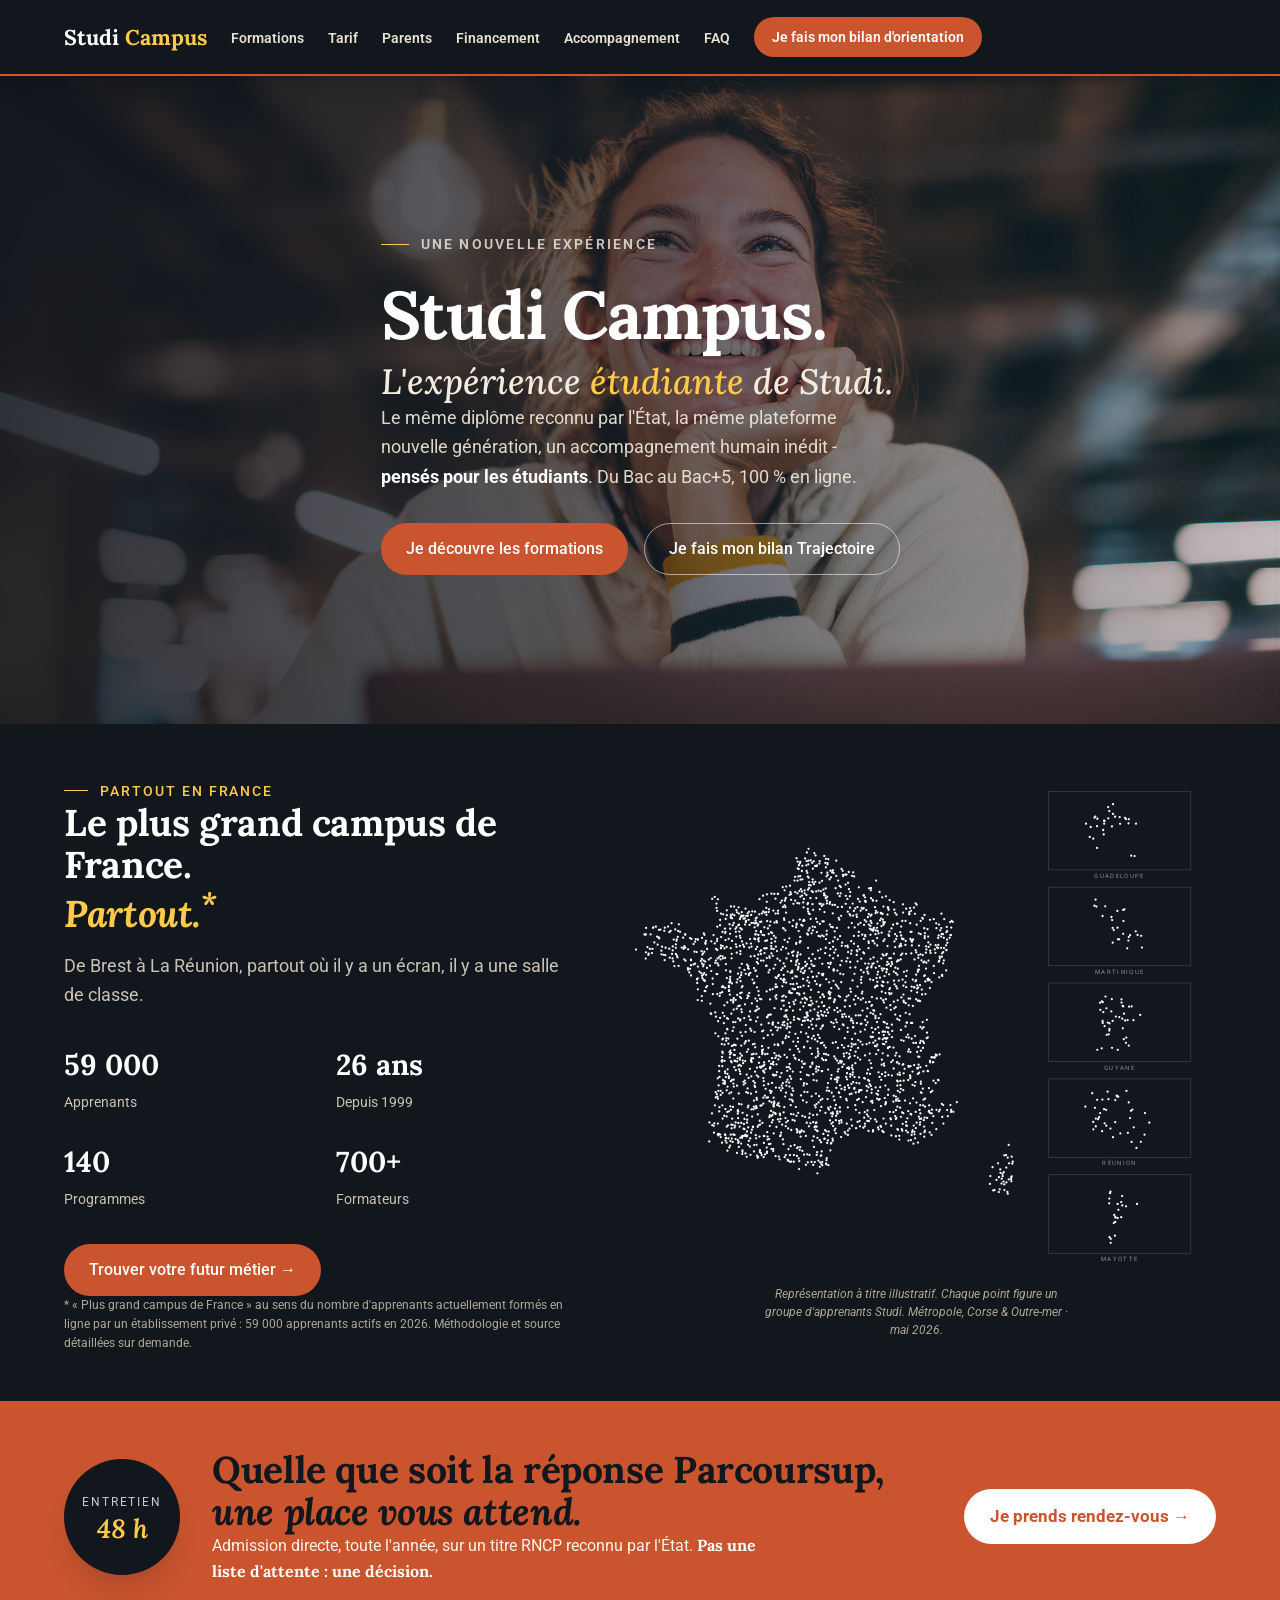
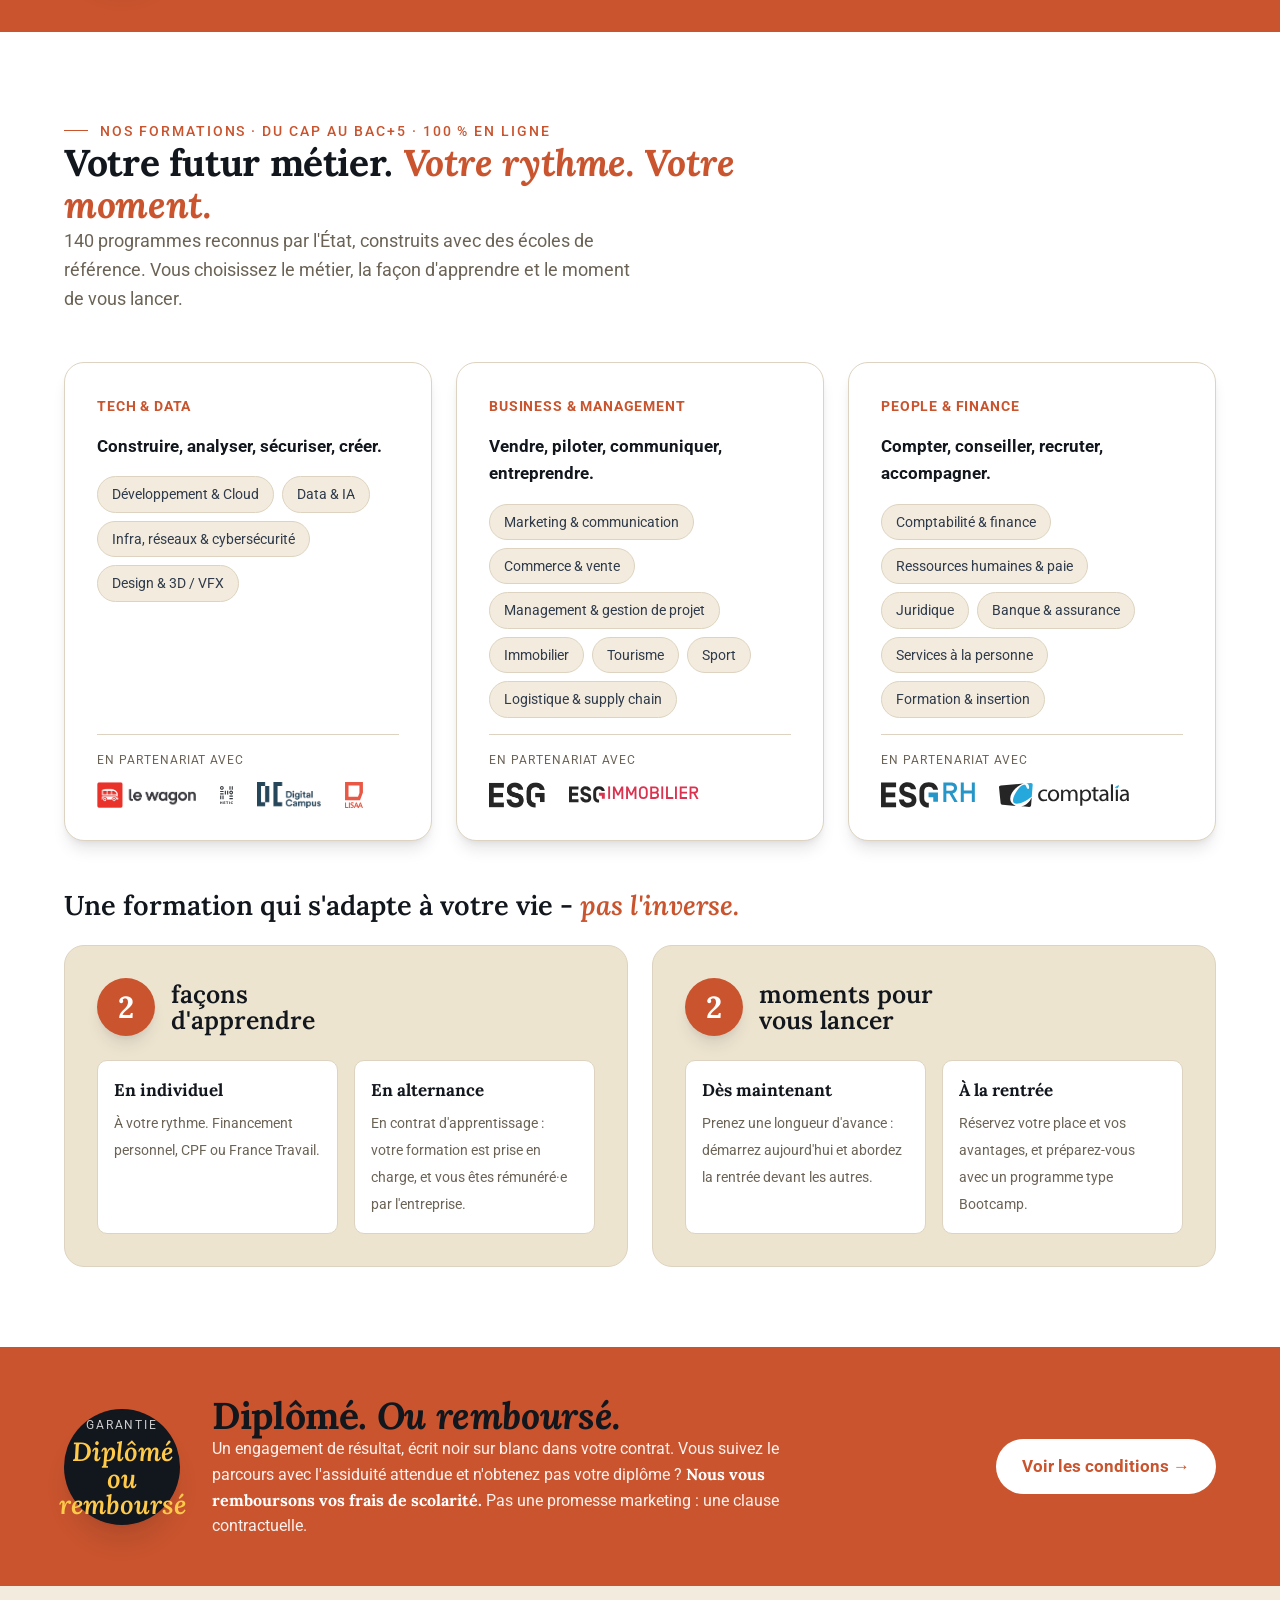
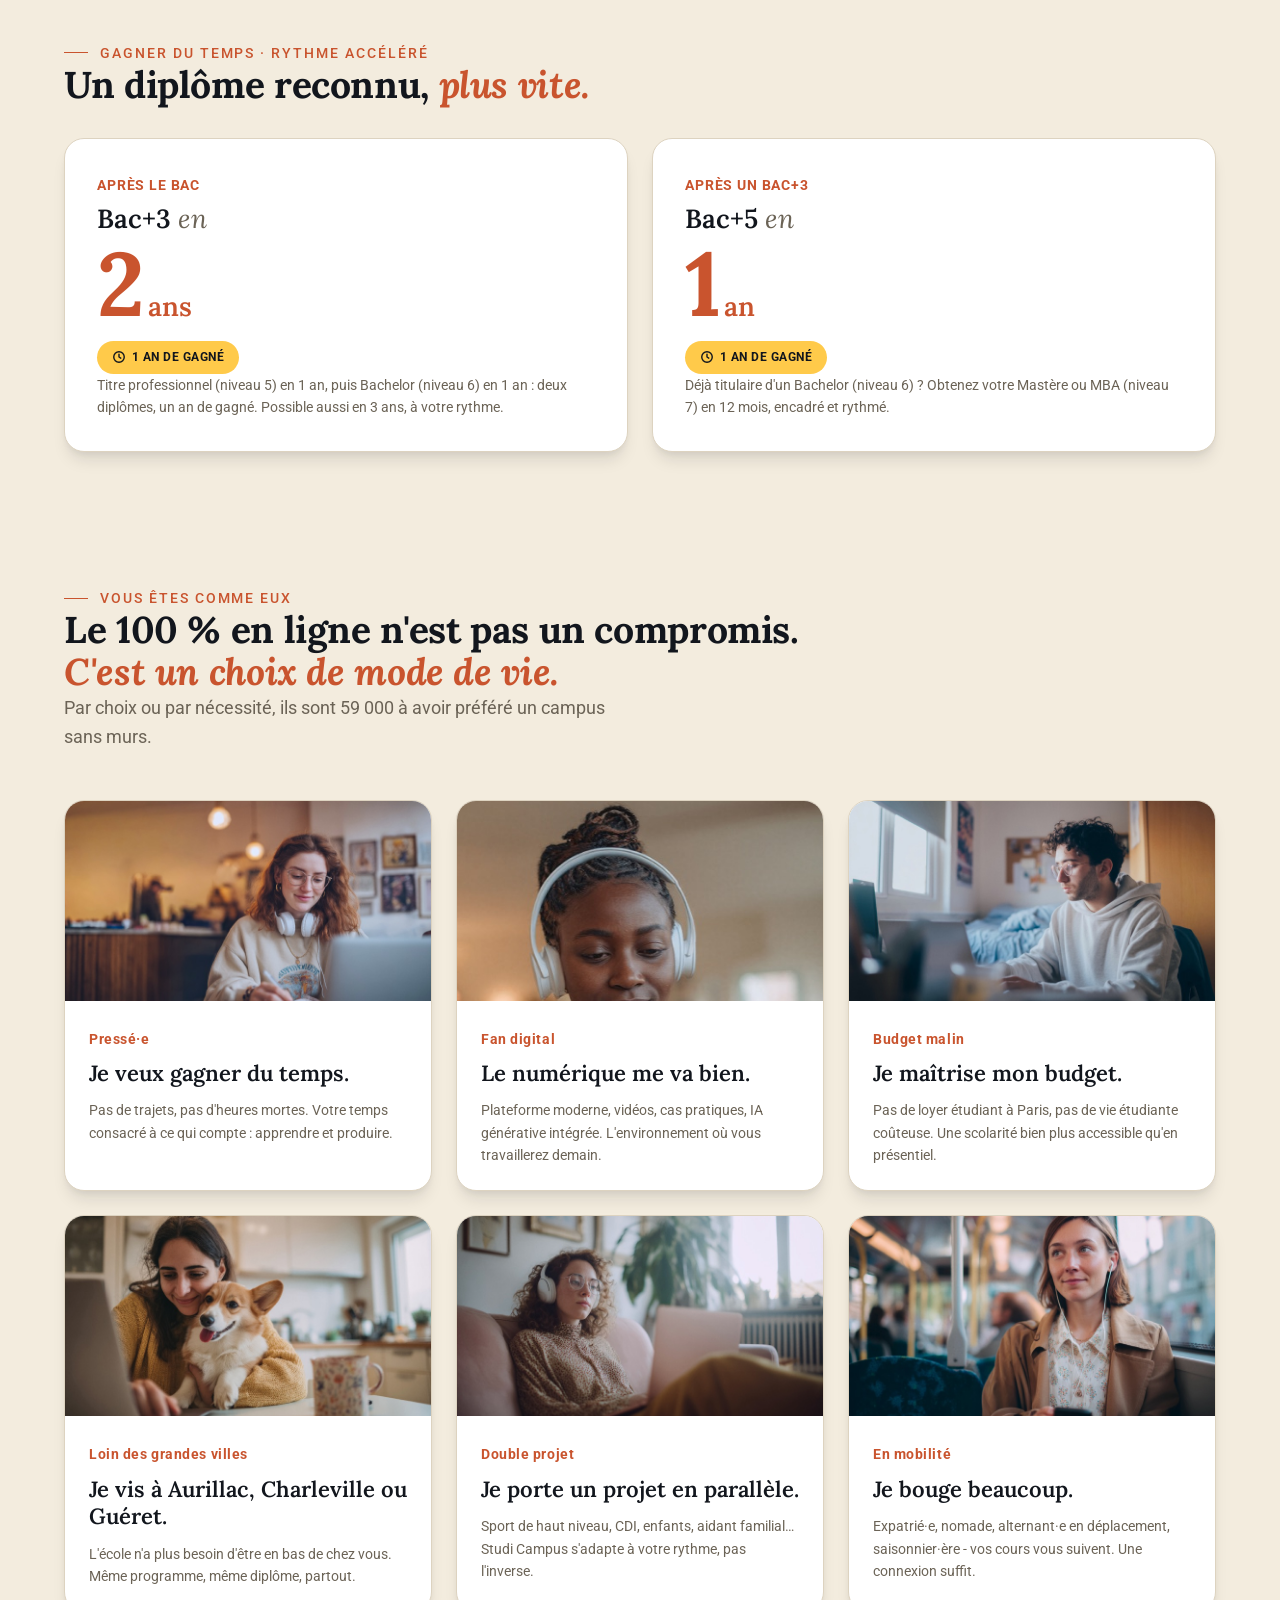
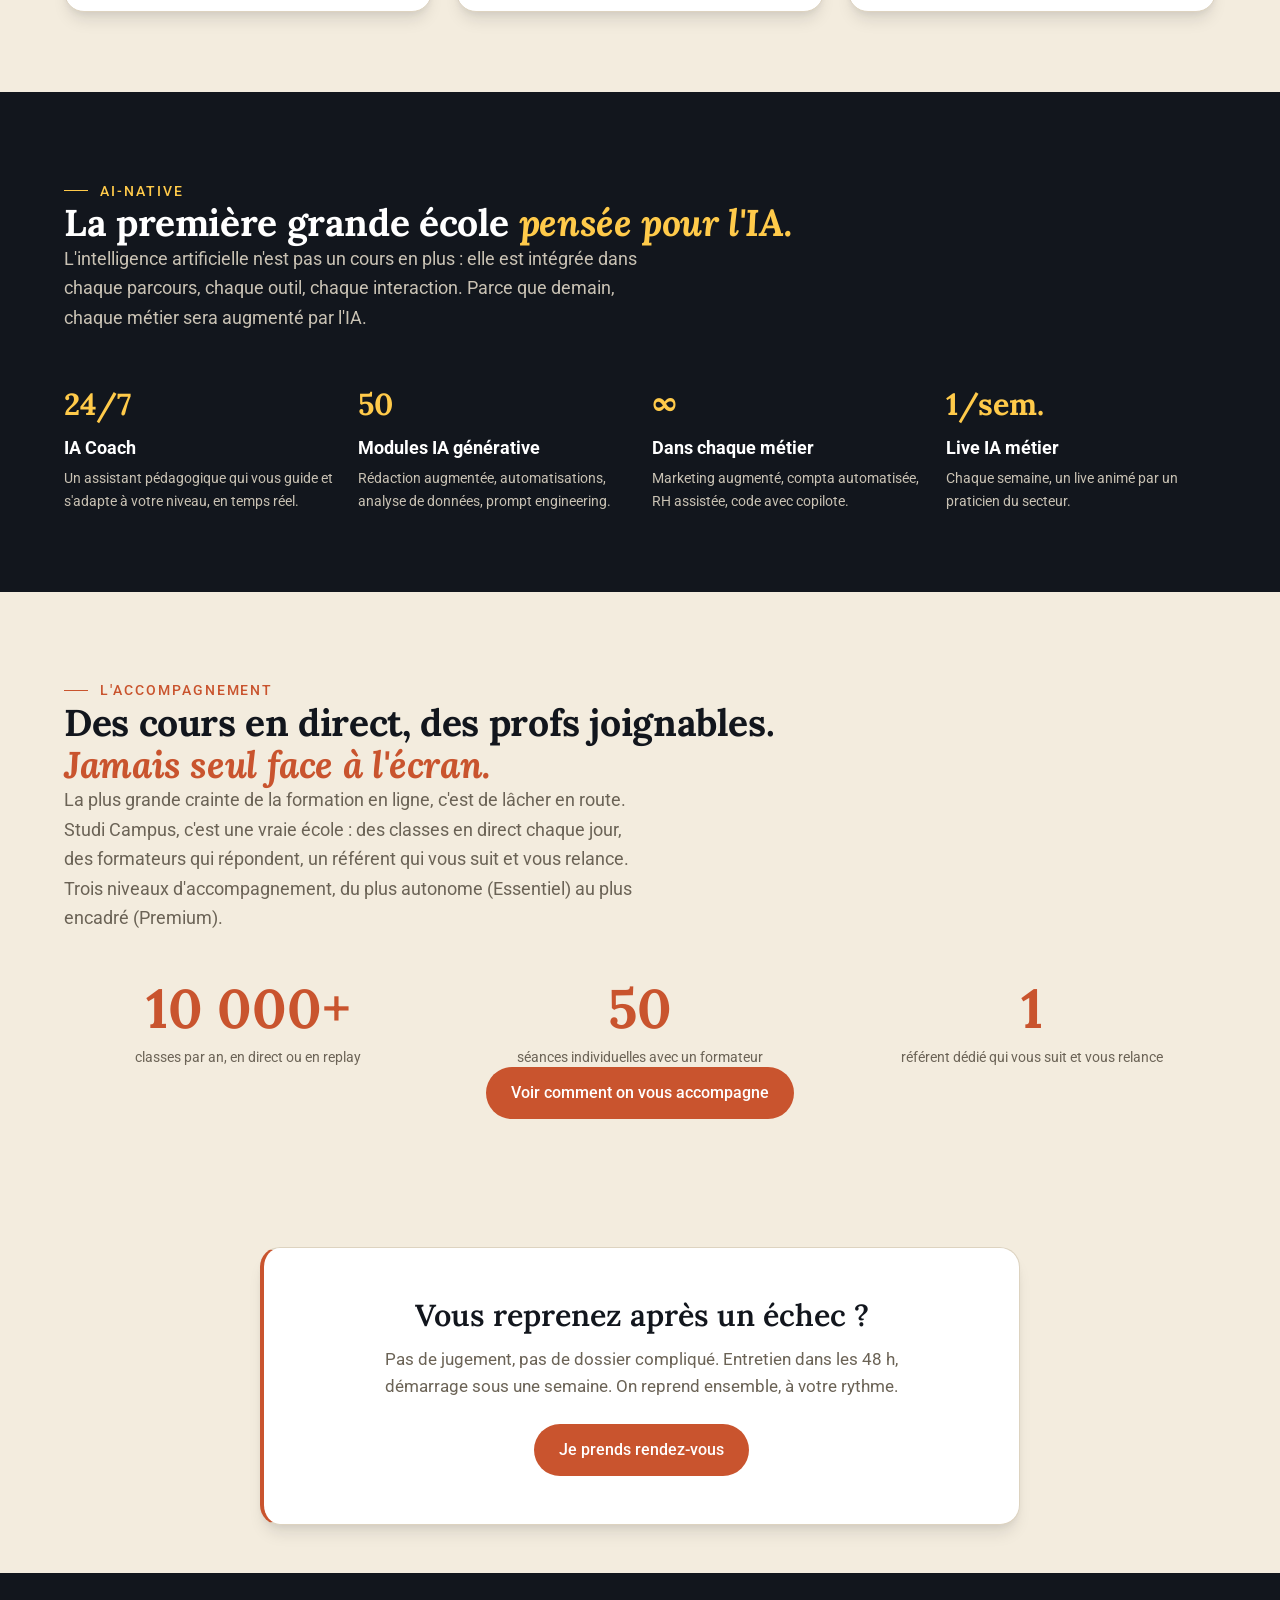
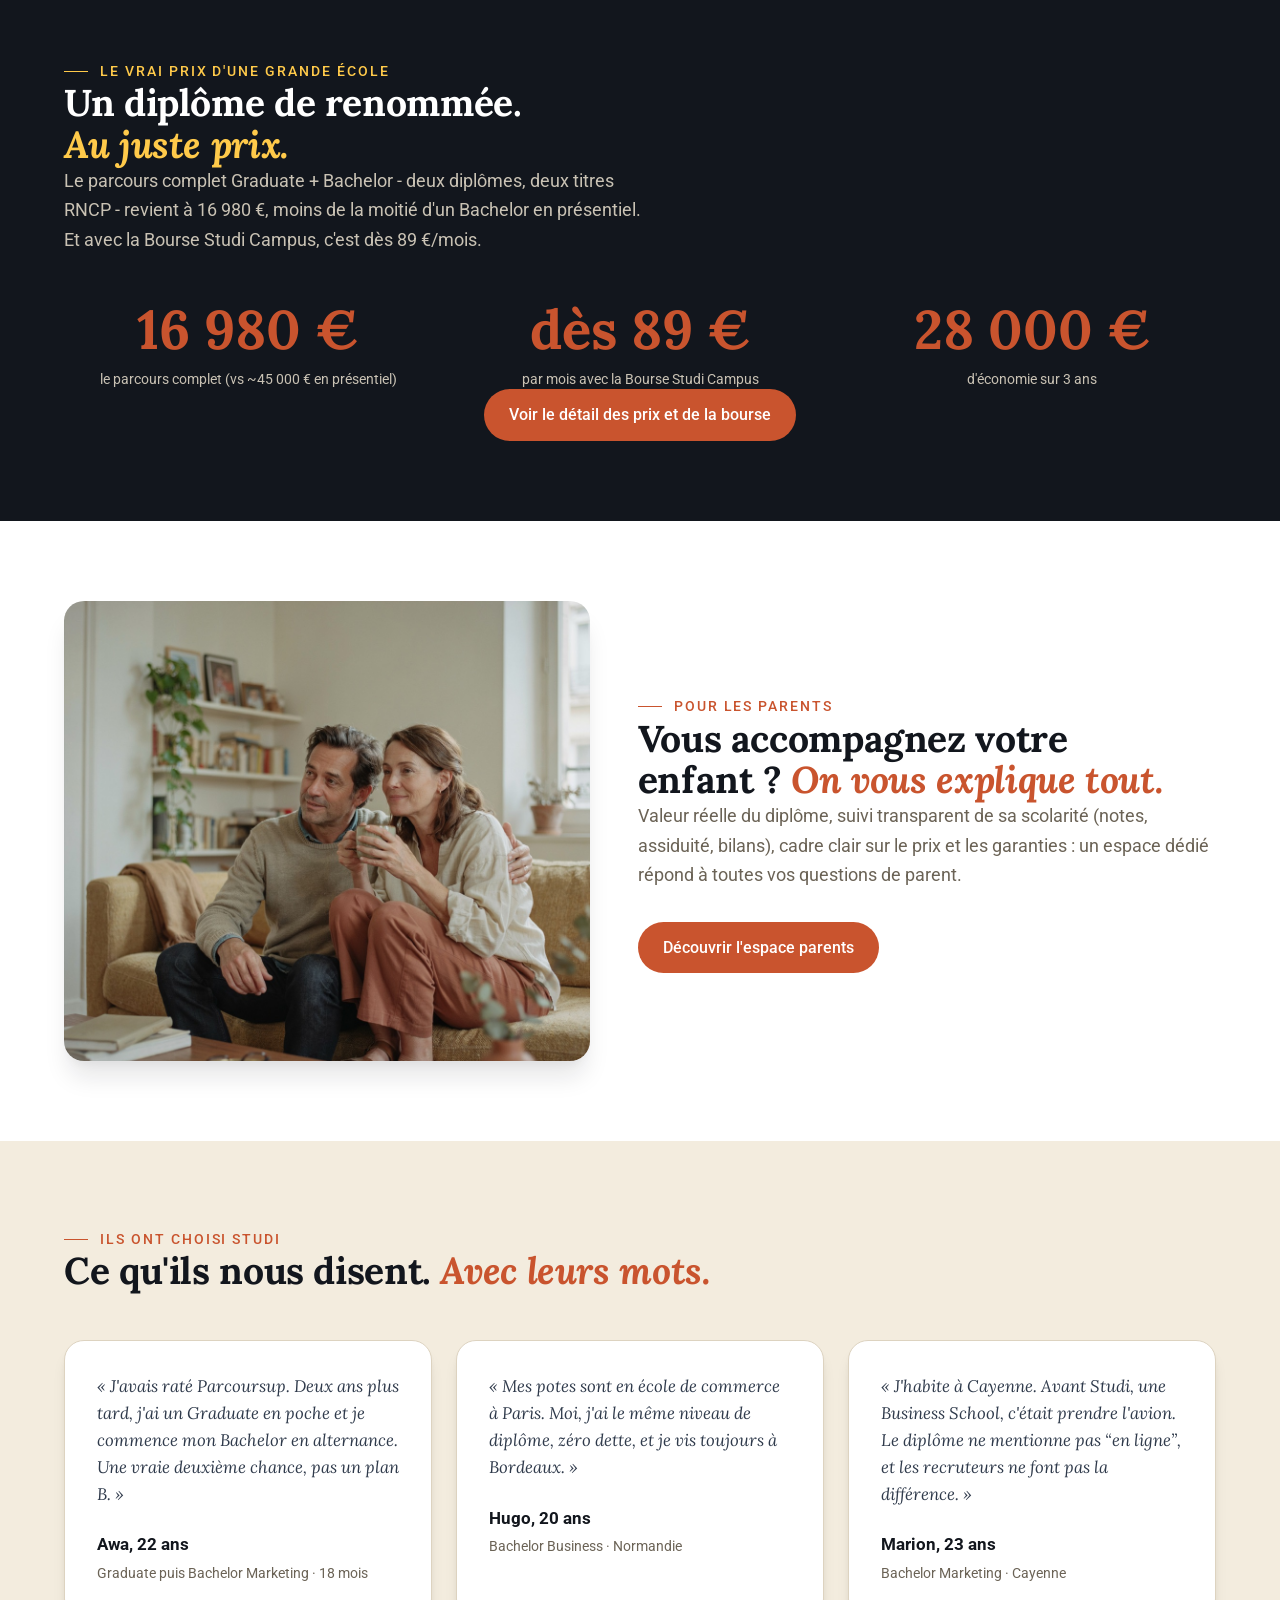
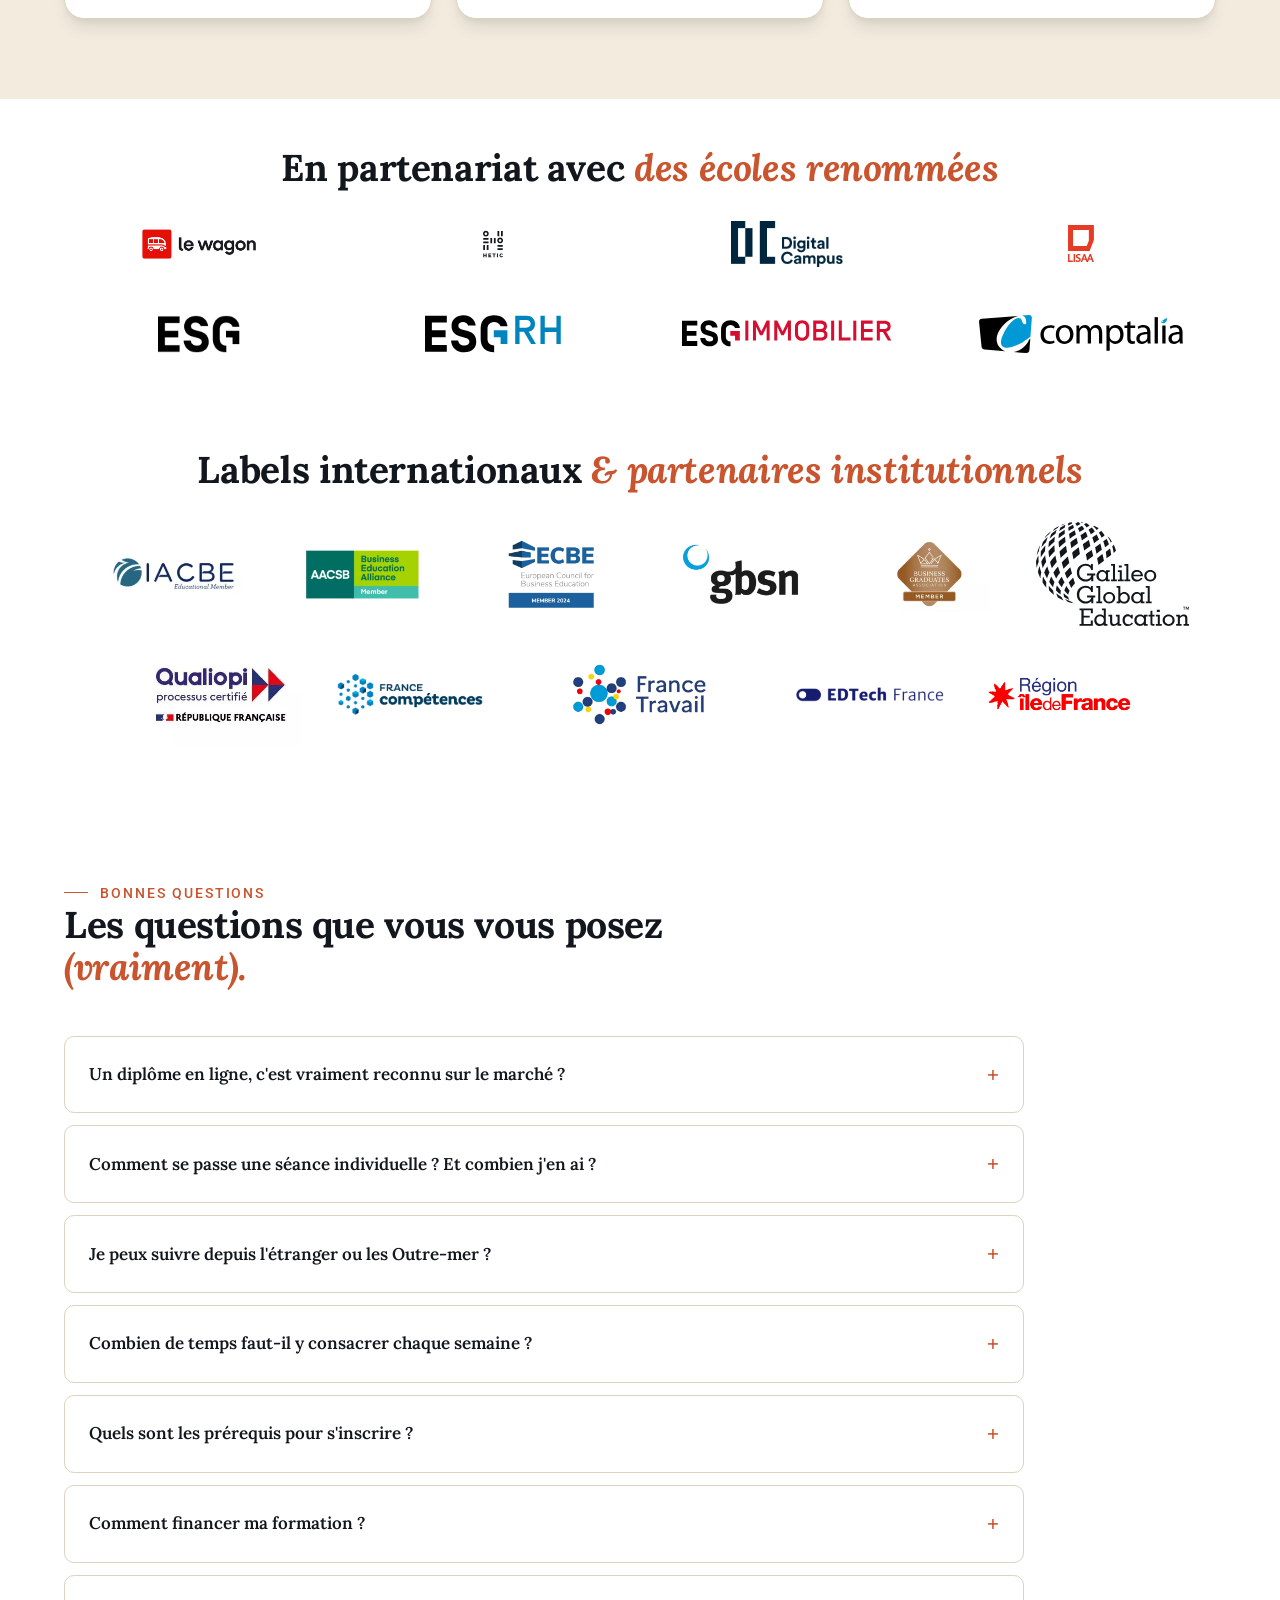
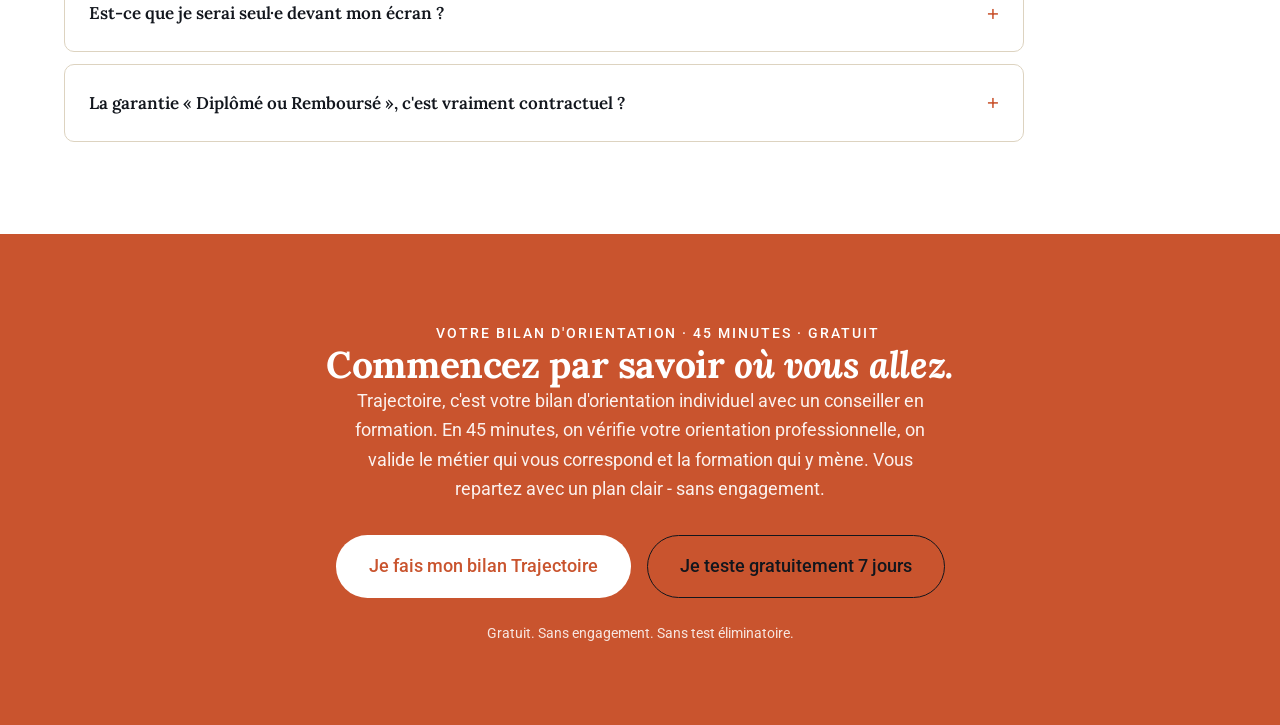
==== commit e5b5f992: "style(campus): typographie — mesure + gestion des coupures de ligne Retour Pierre sur les retours à " ====
--- a/index.html
+++ b/index.html
@@ -327,7 +327,7 @@
       <div class="sc-head">
         <p class="sc-eyebrow">L'accompagnement</p>
         <h2>Des cours en direct, des profs joignables. <span class="sc-em">Jamais seul face à l'écran.</span></h2>
-        <p class="sc-lead">La plus grande crainte de la formation en ligne, c'est de lâcher en route. Studi Campus, c'est une vraie école : des classes en direct chaque jour, des formateurs qui répondent, un référent qui vous suit et vous relance. Trois niveaux d'accompagnement, du plus autonome (Essentiel) au plus encadré (Premium).</p>
+        <p class="sc-lead">La plus grande crainte de la formation en ligne, c'est de lâcher en route. Studi&nbsp;Campus, c'est une vraie école : des classes en direct chaque jour, des formateurs qui répondent, un référent qui vous suit et vous relance. Trois niveaux d'accompagnement, du plus autonome (Essentiel) au plus encadré (Premium).</p>
       </div>
       <div class="sc-accs">
         <div class="sc-accs-item"><b>10 000+</b><span>classes par an, en direct ou en replay</span></div>
--- a/campus.css
+++ b/campus.css
@@ -59,7 +59,7 @@
 .sc-eyebrow::before{content:"";width:24px;height:1px;background:var(--sc-terracotta);}
 .sc-lame-w.sc-bg-dark .sc-eyebrow{color:var(--sc-yellow);}
 .sc-lame-w.sc-bg-dark .sc-eyebrow::before{background:var(--sc-yellow);}
-.sc-lead{font-size:1.15rem;color:var(--sc-text-secondary);max-width:64ch;}
+.sc-lead{font-size:1.15rem;color:var(--sc-text-secondary);max-width:58ch;text-wrap:pretty;}
 .sc-lame-w.sc-bg-dark .sc-lead{color:#C9C2B4;}
 .sc-head{max-width:48rem;}
 
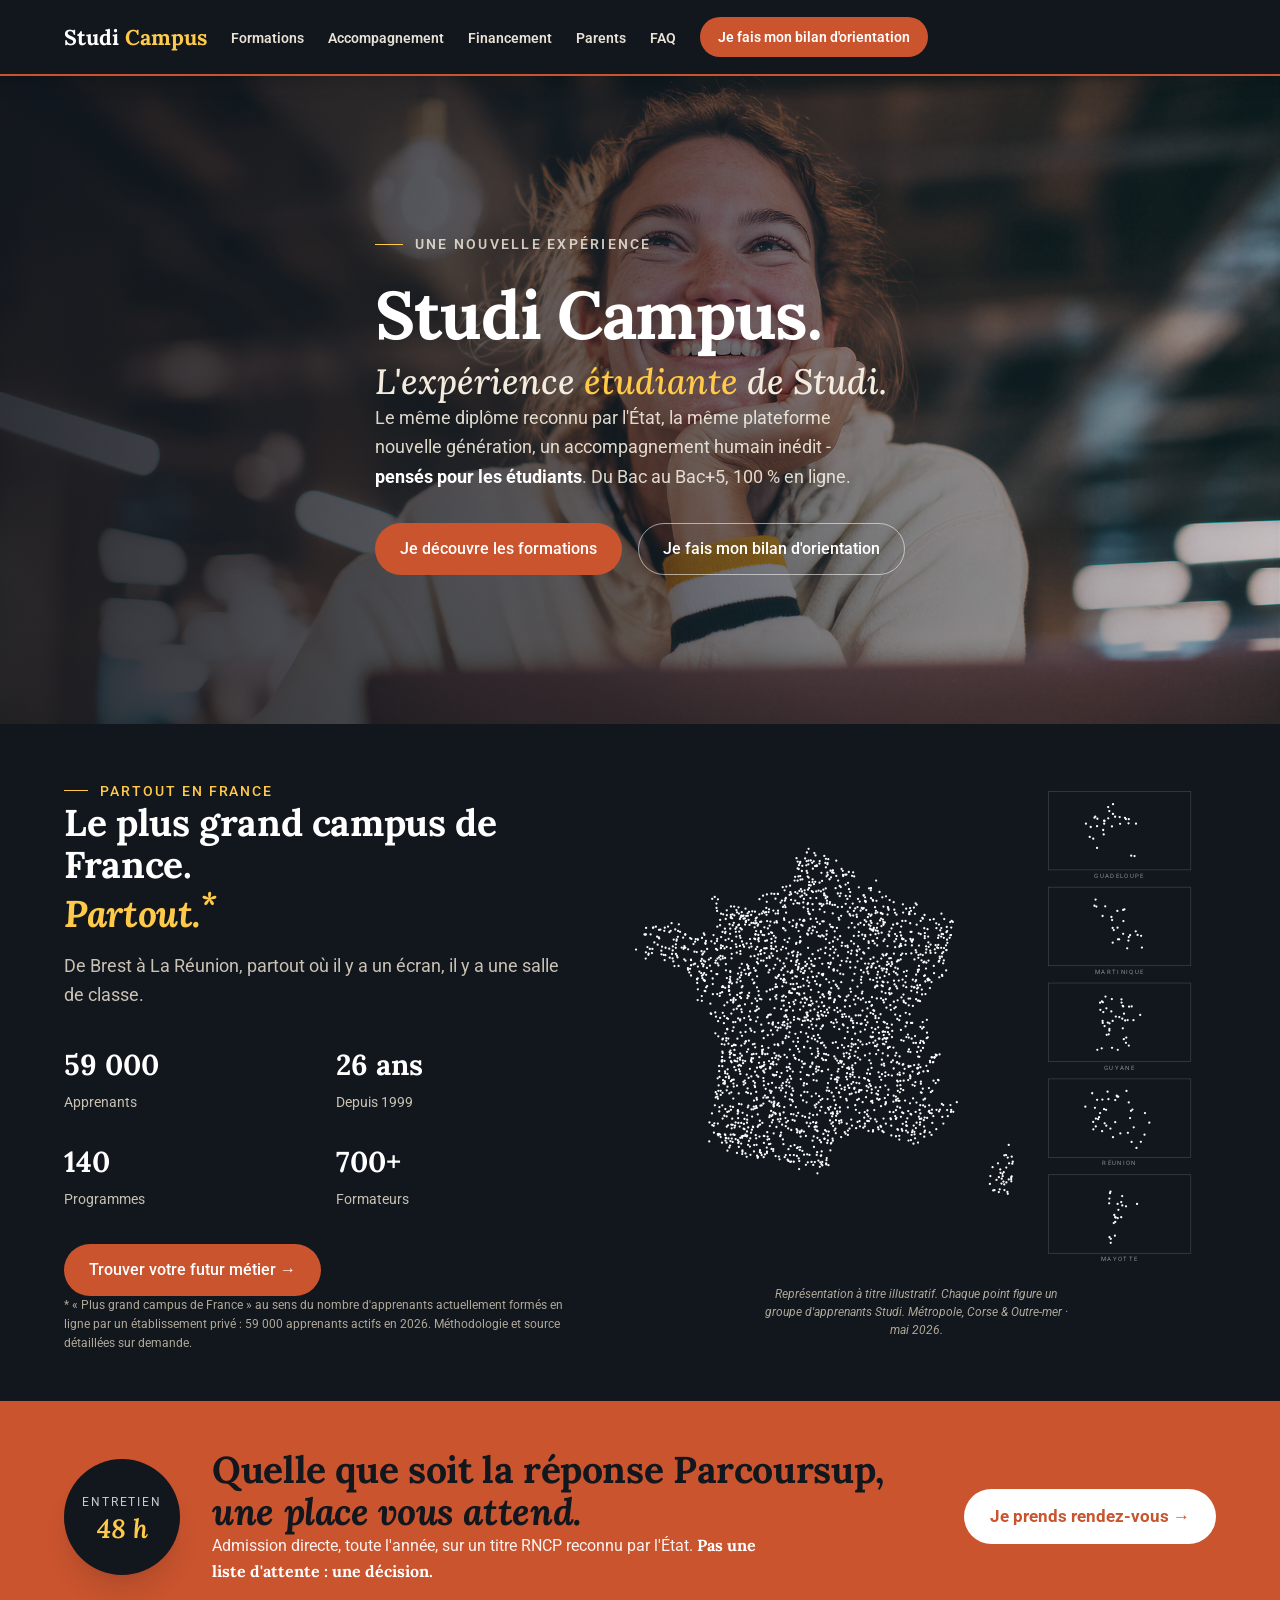
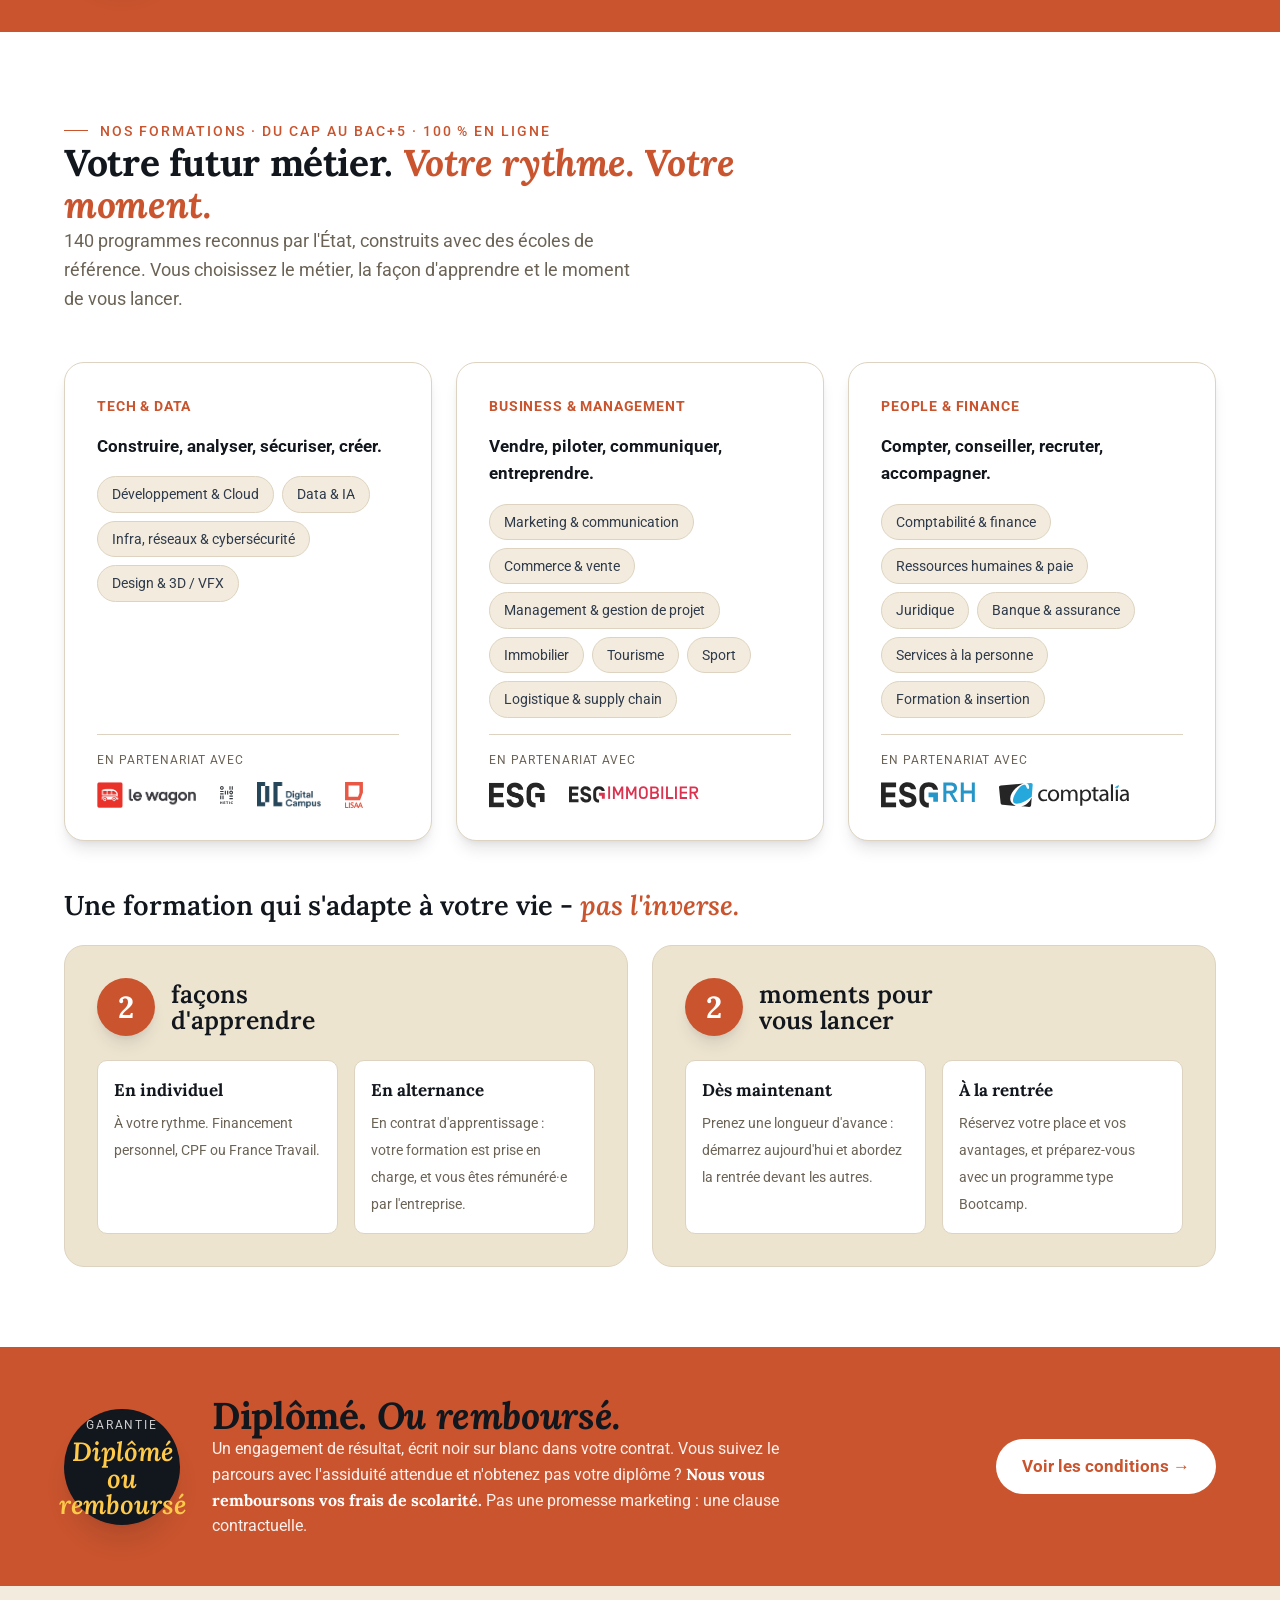
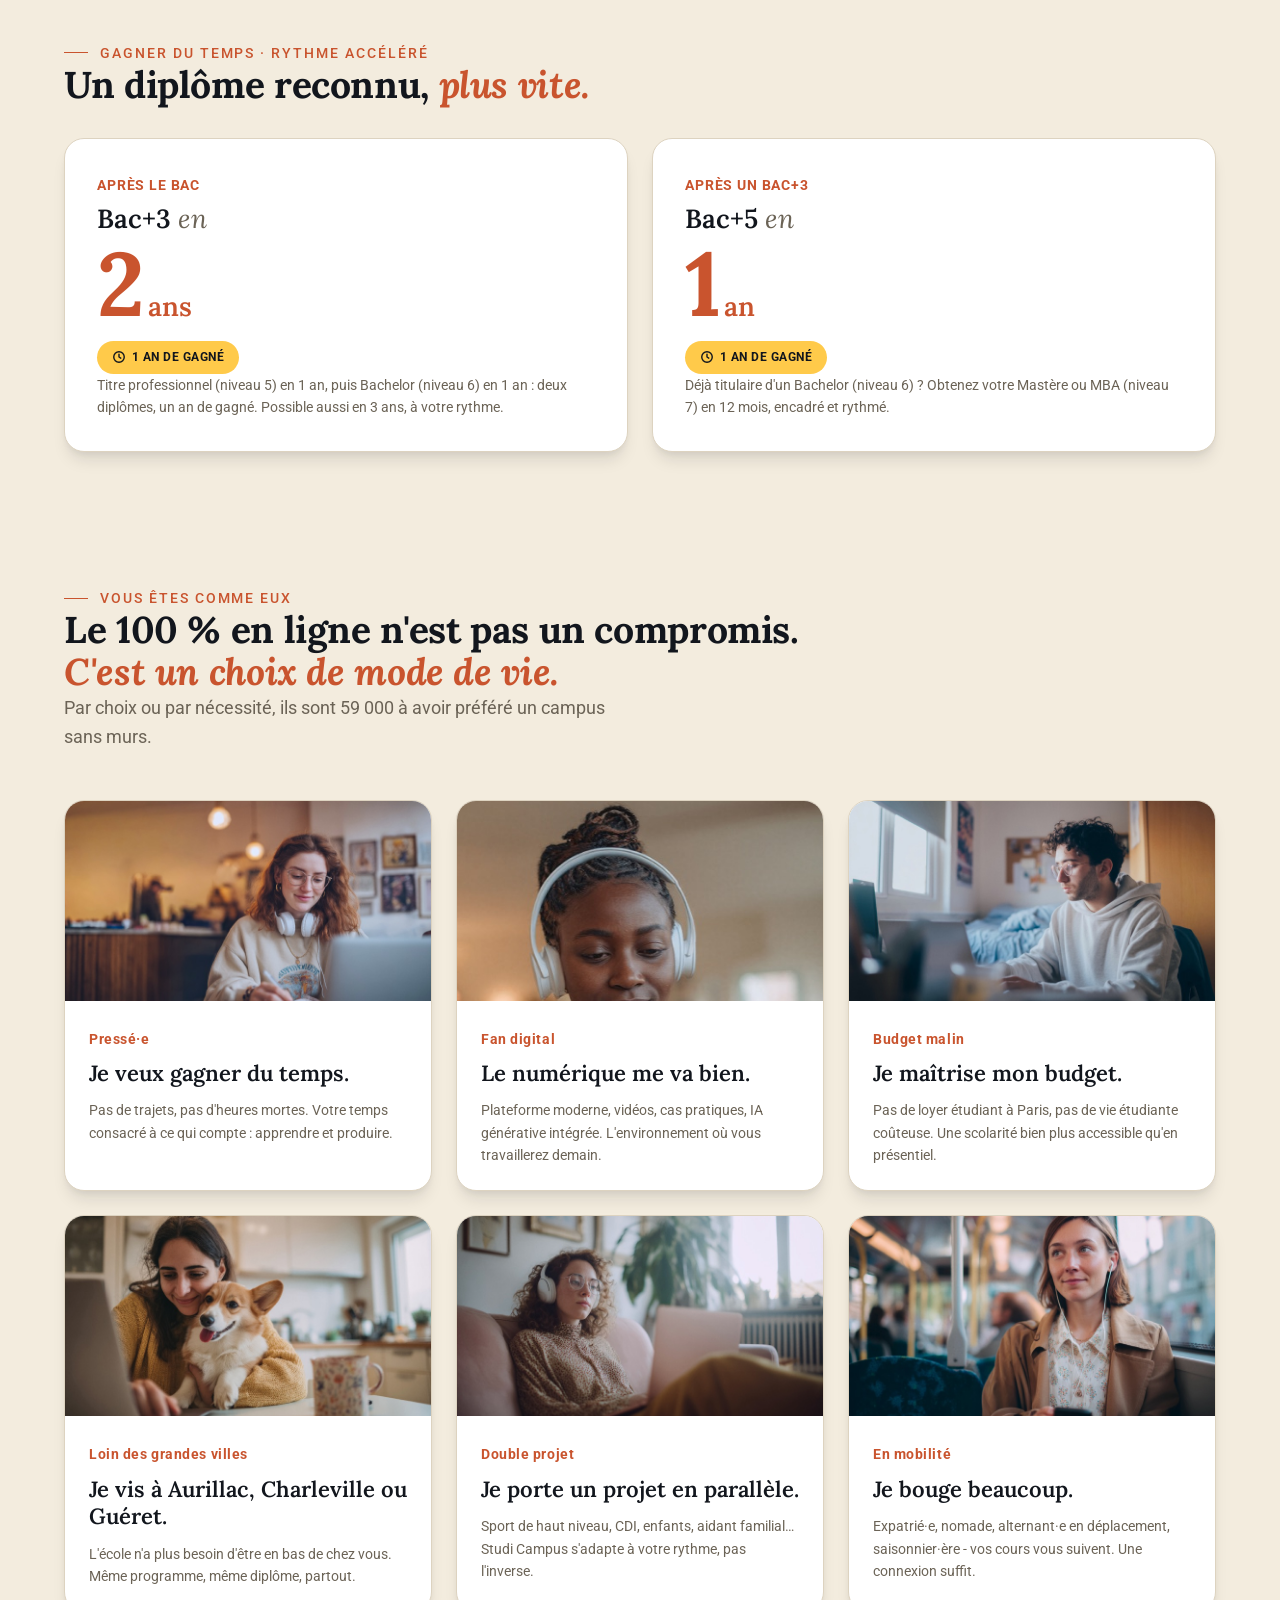
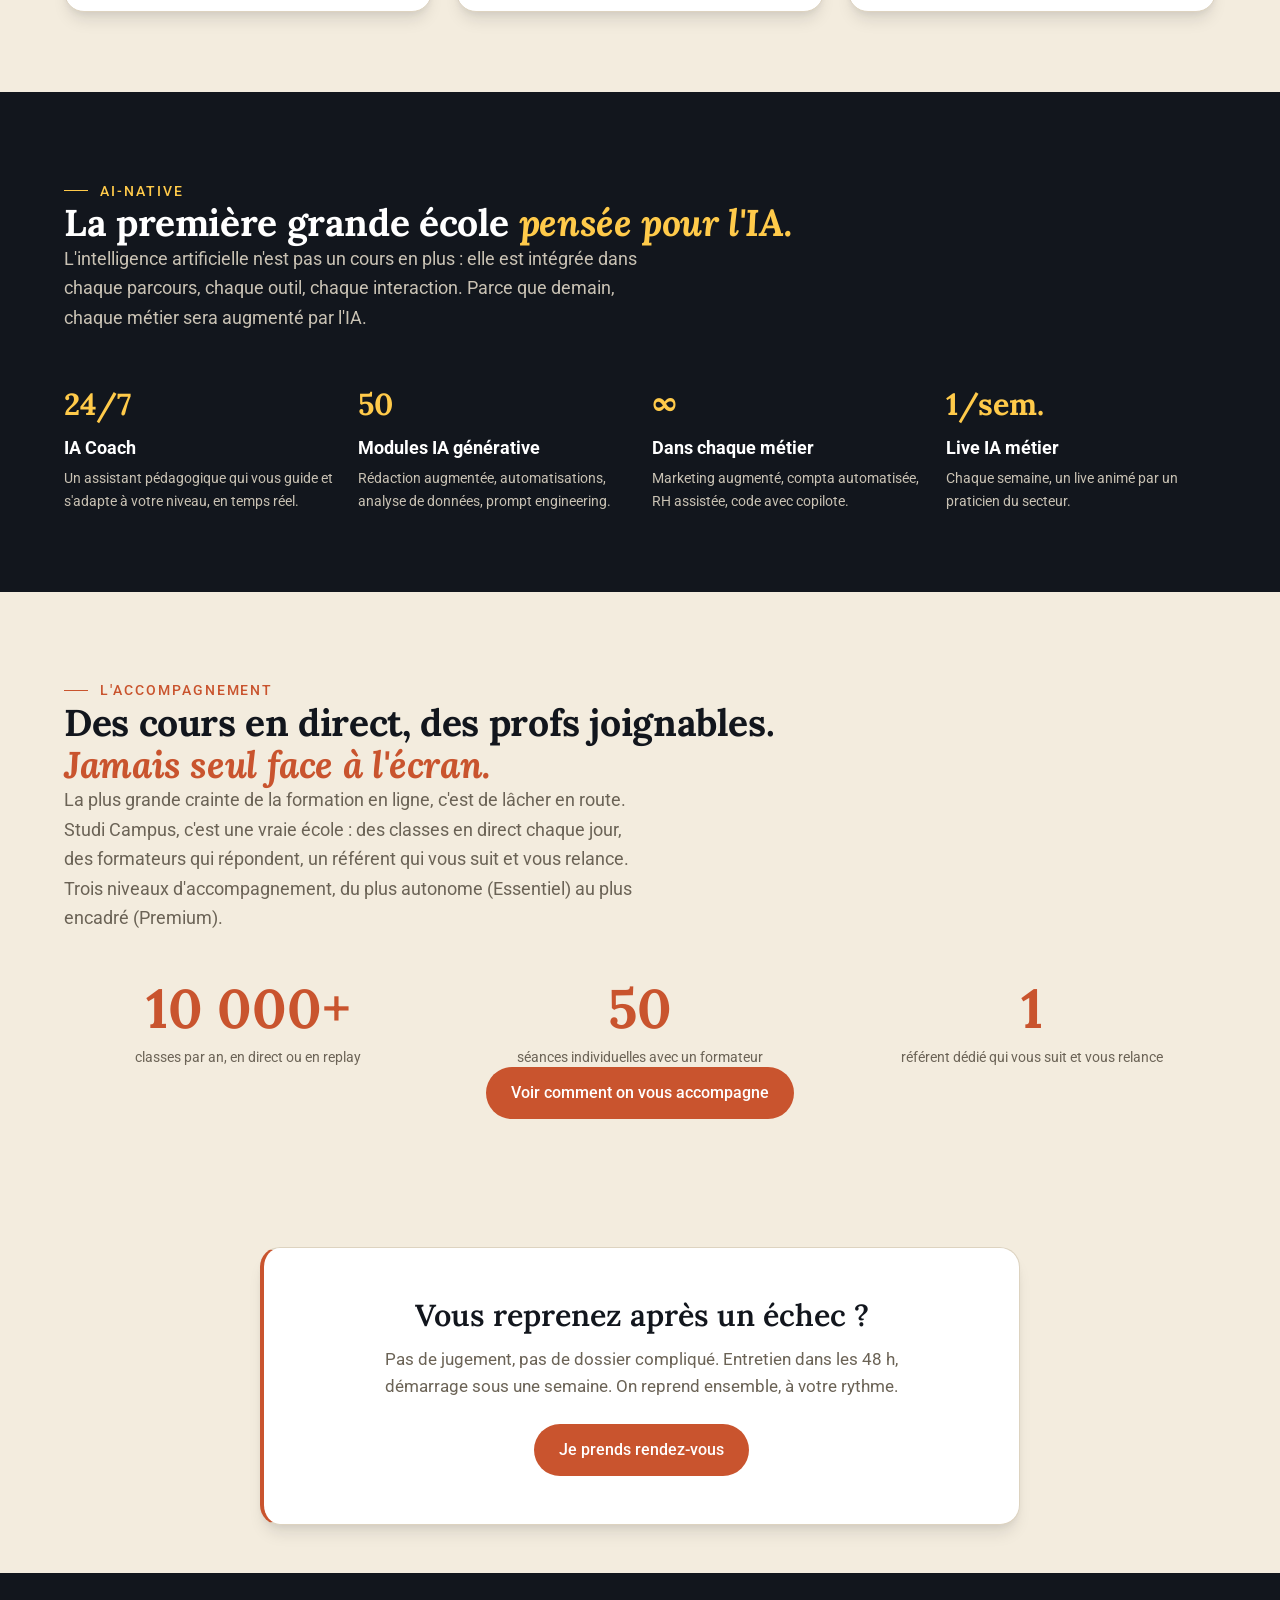
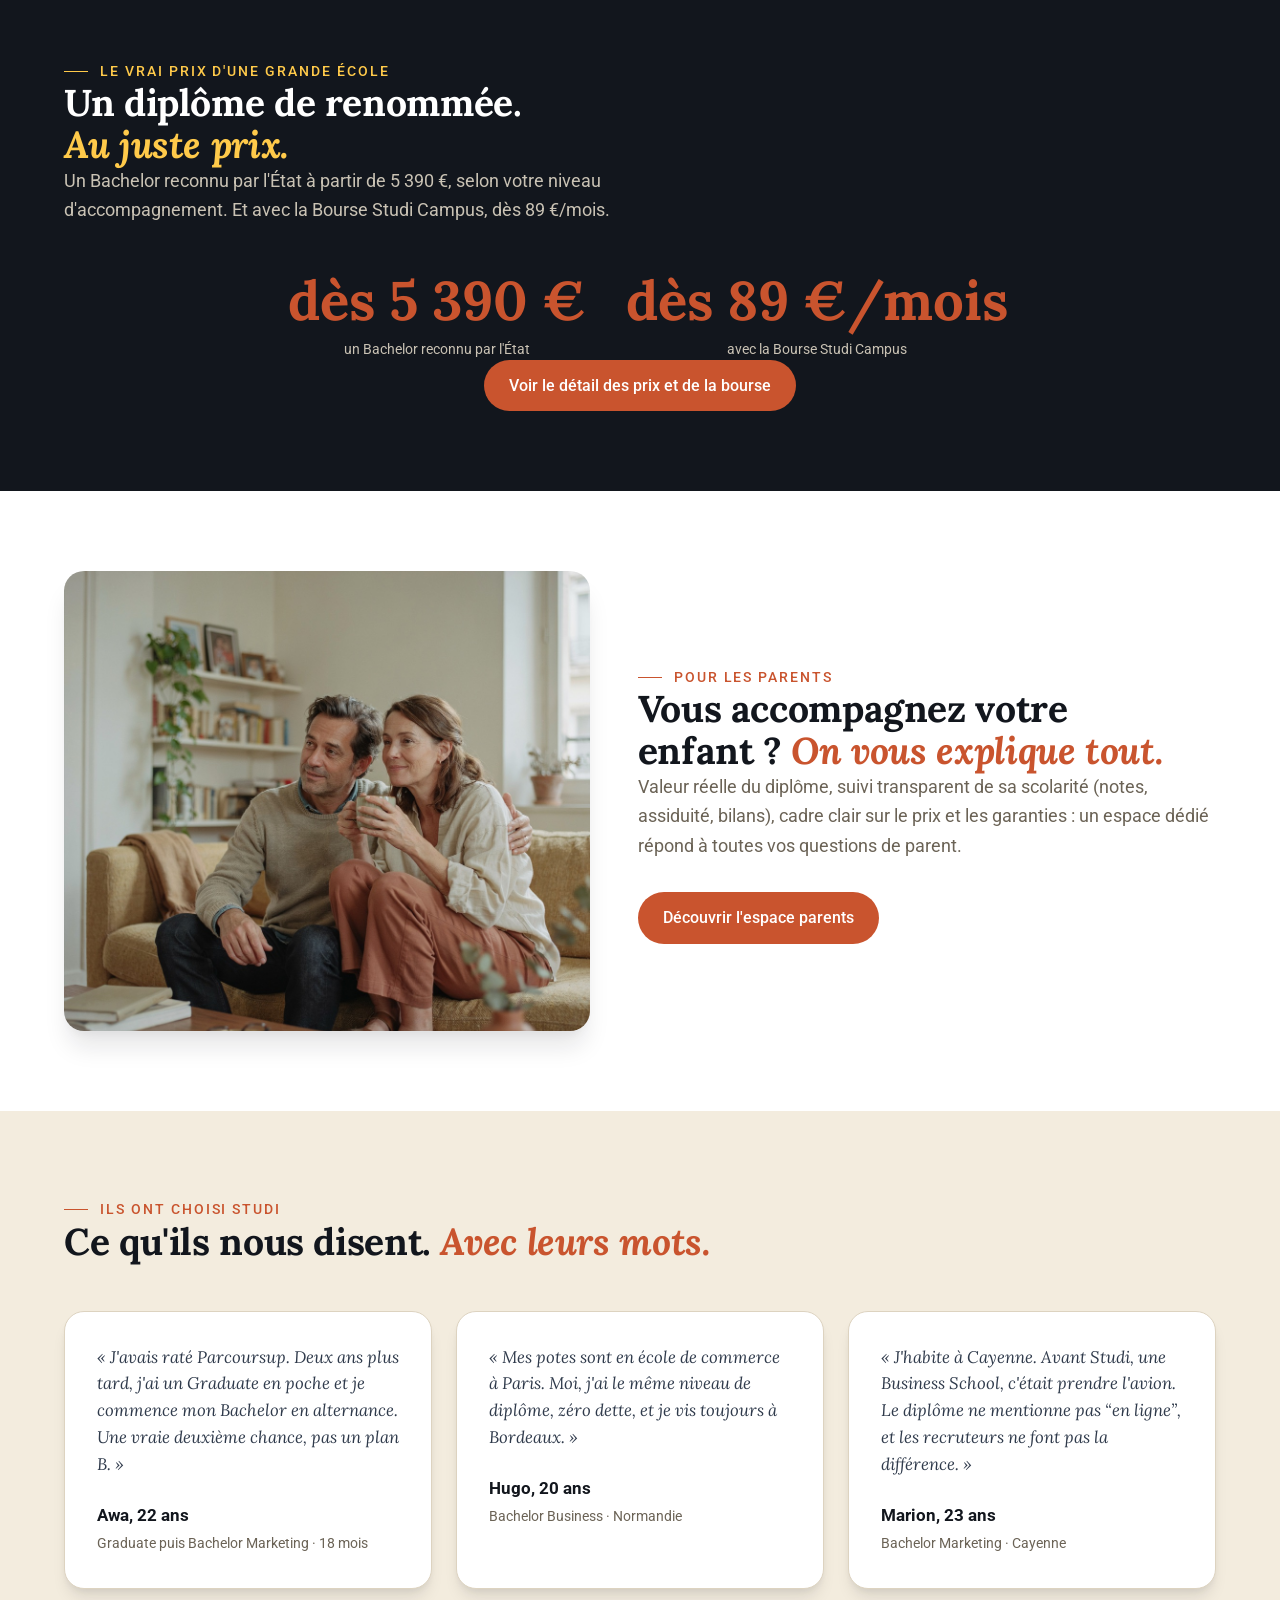
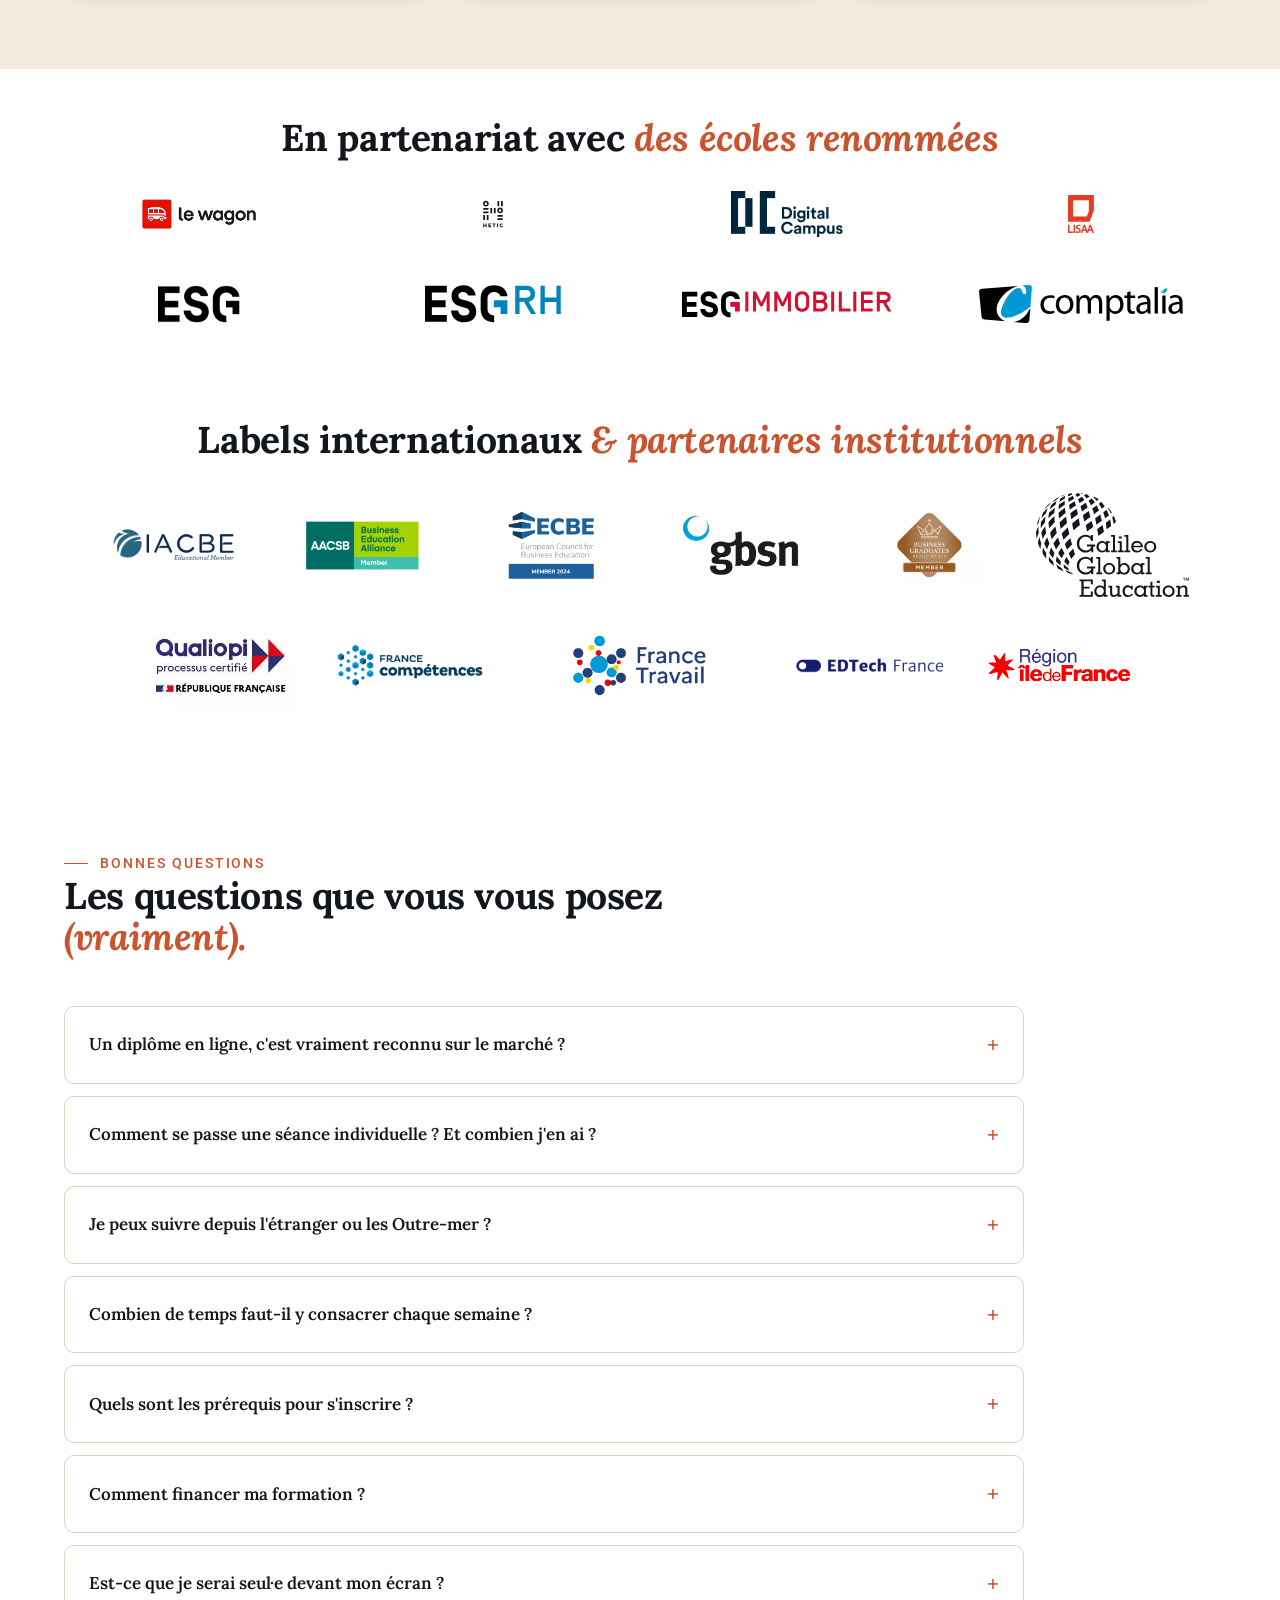
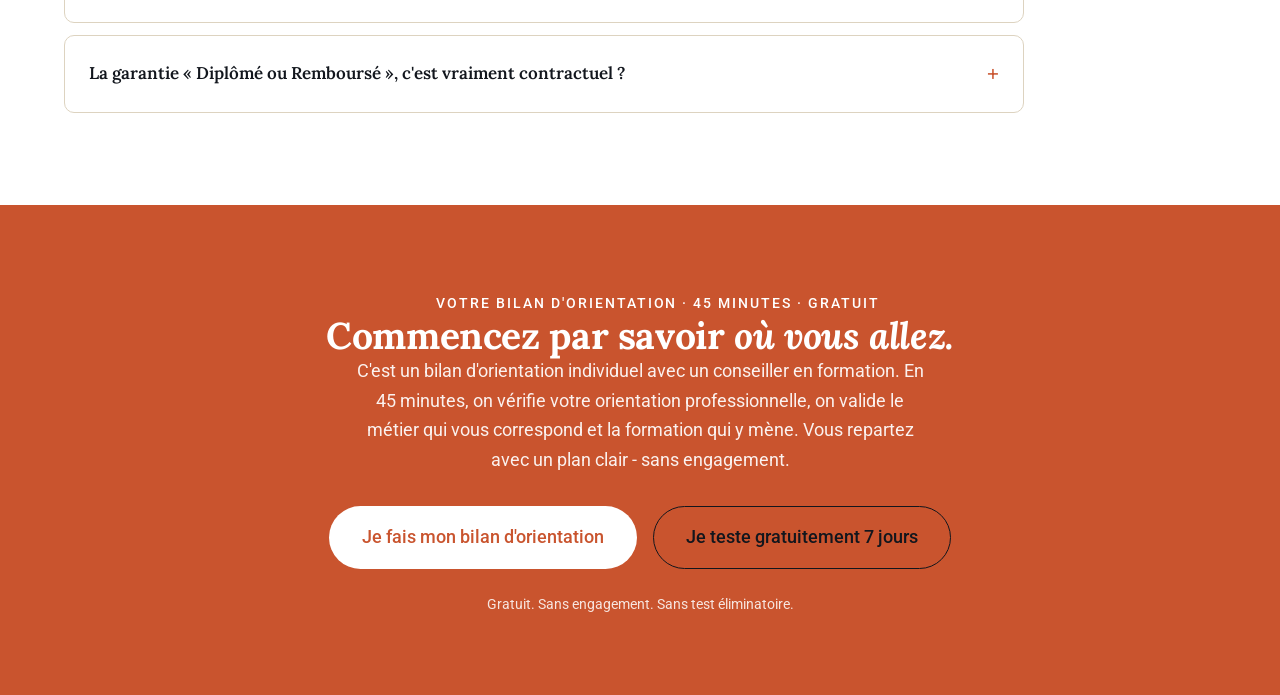
==== commit 9235df6b: "feat(campus): grille tarifaire Financement + prix home sobre + retrait Trajectoire/Tarif Décisions P" ====
--- a/index.html
+++ b/index.html
@@ -44,10 +44,9 @@
       <a href="campus.html" class="sc-subnav-brand">Studi <span>Campus</span></a>
       <ul class="sc-subnav-links">
         <li><a href="#formations">Formations</a></li>
-        <li><a href="#prix">Tarif</a></li>
+        <li><a href="accompagnement.html">Accompagnement</a></li>
+        <li><a href="financement.html">Financement</a></li>
         <li><a href="parents.html">Parents</a></li>
-        <li><a href="financement.html">Financement</a></li>
-        <li><a href="accompagnement.html">Accompagnement</a></li>
         <li><a href="#faq">FAQ</a></li>
       </ul>
       <a href="#admission" class="sc-subnav-cta"><span class="sc-cta-long">Je fais mon bilan d'orientation</span><span class="sc-cta-short">Bilan d'orientation</span></a>
@@ -67,7 +66,7 @@
           Du Bac au Bac+5, 100 % en ligne.</p>
         <div class="sc-btn-row">
           <a href="#formations" class="sc-btn sc-btn--1"><span>Je découvre les formations</span></a>
-          <a href="#admission" class="sc-btn sc-btn--2"><span>Je fais mon bilan Trajectoire</span></a>
+          <a href="#admission" class="sc-btn sc-btn--2"><span>Je fais mon bilan d'orientation</span></a>
         </div>
       </div>
     </div>
@@ -375,12 +374,11 @@
       <div class="sc-head">
         <p class="sc-eyebrow">Le vrai prix d'une grande école</p>
         <h2>Un diplôme de renommée.<br><span class="sc-em">Au juste prix.</span></h2>
-        <p class="sc-lead">Le parcours complet Graduate + Bachelor - deux diplômes, deux titres RNCP - revient à 16 980 €, moins de la moitié d'un Bachelor en présentiel. Et avec la Bourse Studi Campus, c'est dès 89 €/mois.</p>
-      </div>
-      <div class="sc-accs">
-        <div class="sc-accs-item"><b>16 980 &euro;</b><span>le parcours complet (vs ~45 000 &euro; en présentiel)</span></div>
-        <div class="sc-accs-item"><b>dès 89 &euro;</b><span>par mois avec la Bourse Studi Campus</span></div>
-        <div class="sc-accs-item"><b>28 000 &euro;</b><span>d'économie sur 3 ans</span></div>
+        <p class="sc-lead">Un Bachelor reconnu par l'État à partir de 5 390 €, selon votre niveau d'accompagnement. Et avec la Bourse Studi Campus, dès 89 €/mois.</p>
+      </div>
+      <div class="sc-accs sc-accs--duo">
+        <div class="sc-accs-item"><b>dès 5 390 &euro;</b><span>un Bachelor reconnu par l'État</span></div>
+        <div class="sc-accs-item"><b>dès 89 &euro;/mois</b><span>avec la Bourse Studi Campus</span></div>
       </div>
       <div class="sc-btn-row" style="margin-top:var(--s40);justify-content:center">
         <a href="financement.html" class="sc-btn sc-btn--1"><span>Voir le détail des prix et de la bourse</span></a>
@@ -496,16 +494,16 @@
   <!-- ===== 9a. L'ÉCOLE QUI RESTE - 10 ans d'accès (une seule idée) ===== -->
   
 
-  <!-- ===== CTA FINAL - Bilan d'orientation TRAJECTOIRE (45 min) ===== -->
+  <!-- ===== CTA FINAL - Bilan d'orientation (45 min) ===== -->
   <section class="sc-lame-w sc-final" id="admission" aria-label="Votre bilan d'orientation">
     <div class="sc-container" style="text-align:center">
       <p class="sc-eyebrow" style="color:#fff;justify-content:center">Votre bilan d'orientation · 45 minutes · gratuit</p>
       <h2>Commencez par savoir <span style="font-style:italic">où vous allez.</span></h2>
-      <p class="sc-lead">Trajectoire, c'est votre bilan d'orientation individuel avec un conseiller en formation.
+      <p class="sc-lead">C'est un bilan d'orientation individuel avec un conseiller en formation.
         En 45 minutes, on vérifie votre orientation professionnelle, on valide le métier qui vous correspond
         et la formation qui y mène. Vous repartez avec un plan clair - sans engagement.</p>
       <div class="sc-btn-row">
-        <a href="#" class="sc-btn sc-btn--large" style="background:#fff;color:var(--sc-terracotta)"><span>Je fais mon bilan Trajectoire</span></a>
+        <a href="#" class="sc-btn sc-btn--large" style="background:#fff;color:var(--sc-terracotta)"><span>Je fais mon bilan d'orientation</span></a>
         <a href="#" class="sc-btn sc-btn--large sc-btn--2"><span>Je teste gratuitement 7 jours</span></a>
       </div>
       <p class="sc-fine">Gratuit. Sans engagement. Sans test éliminatoire.</p>
--- a/campus.css
+++ b/campus.css
@@ -195,9 +195,10 @@
 /* ===== Stats de teaser (lame Accompagnement résumée + lame Prix résumée) ===== */
 .sc-accs{display:grid;gap:var(--s24);margin-top:var(--s48);text-align:center;}
 @media(min-width:640px){.sc-accs{grid-template-columns:repeat(3,1fr);}}
-.sc-accs-item b{display:block;font-family:var(--sc-serif);font-weight:700;font-size:clamp(2.4rem,1.6rem + 3vw,3.4rem);color:var(--sc-terracotta);line-height:1;}
+.sc-accs-item b{display:block;font-family:var(--sc-serif);font-weight:700;font-size:clamp(2.4rem,1.6rem + 3vw,3.4rem);color:var(--sc-terracotta);line-height:1;white-space:nowrap;}
 .sc-accs-item span{display:block;margin-top:var(--s12);font-size:var(--sc-p2);color:var(--sc-text-secondary);line-height:1.45;}
 .sc-bg-dark .sc-accs-item span{color:#C9C2B4;}
+@media(min-width:640px){.sc-accs--duo{grid-template-columns:repeat(2,1fr);max-width:46rem;margin-left:auto;margin-right:auto;}}
 
 /* ============ GAGNER DU TEMPS (Bac+3 en 2 ans) ============ */
 .sc-step{display:flex;flex-direction:column;gap:var(--s8);height:100%;}
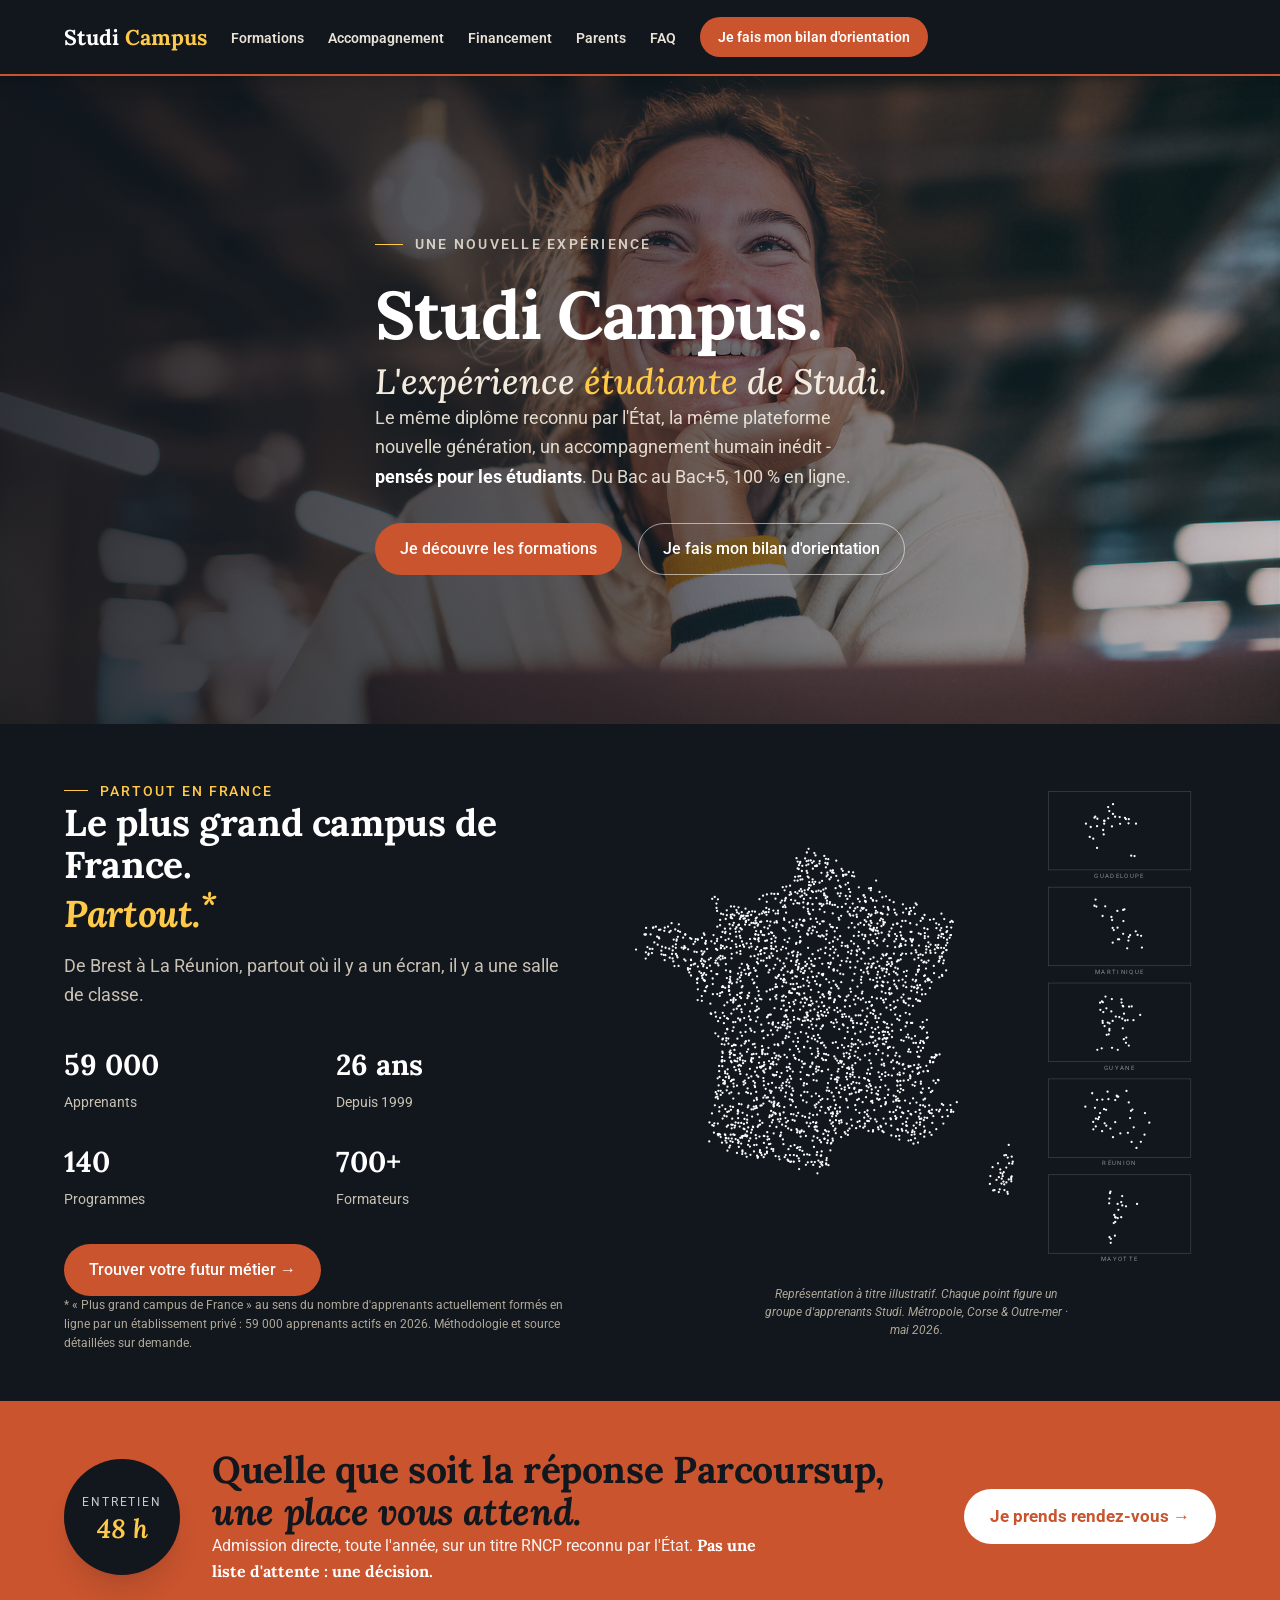
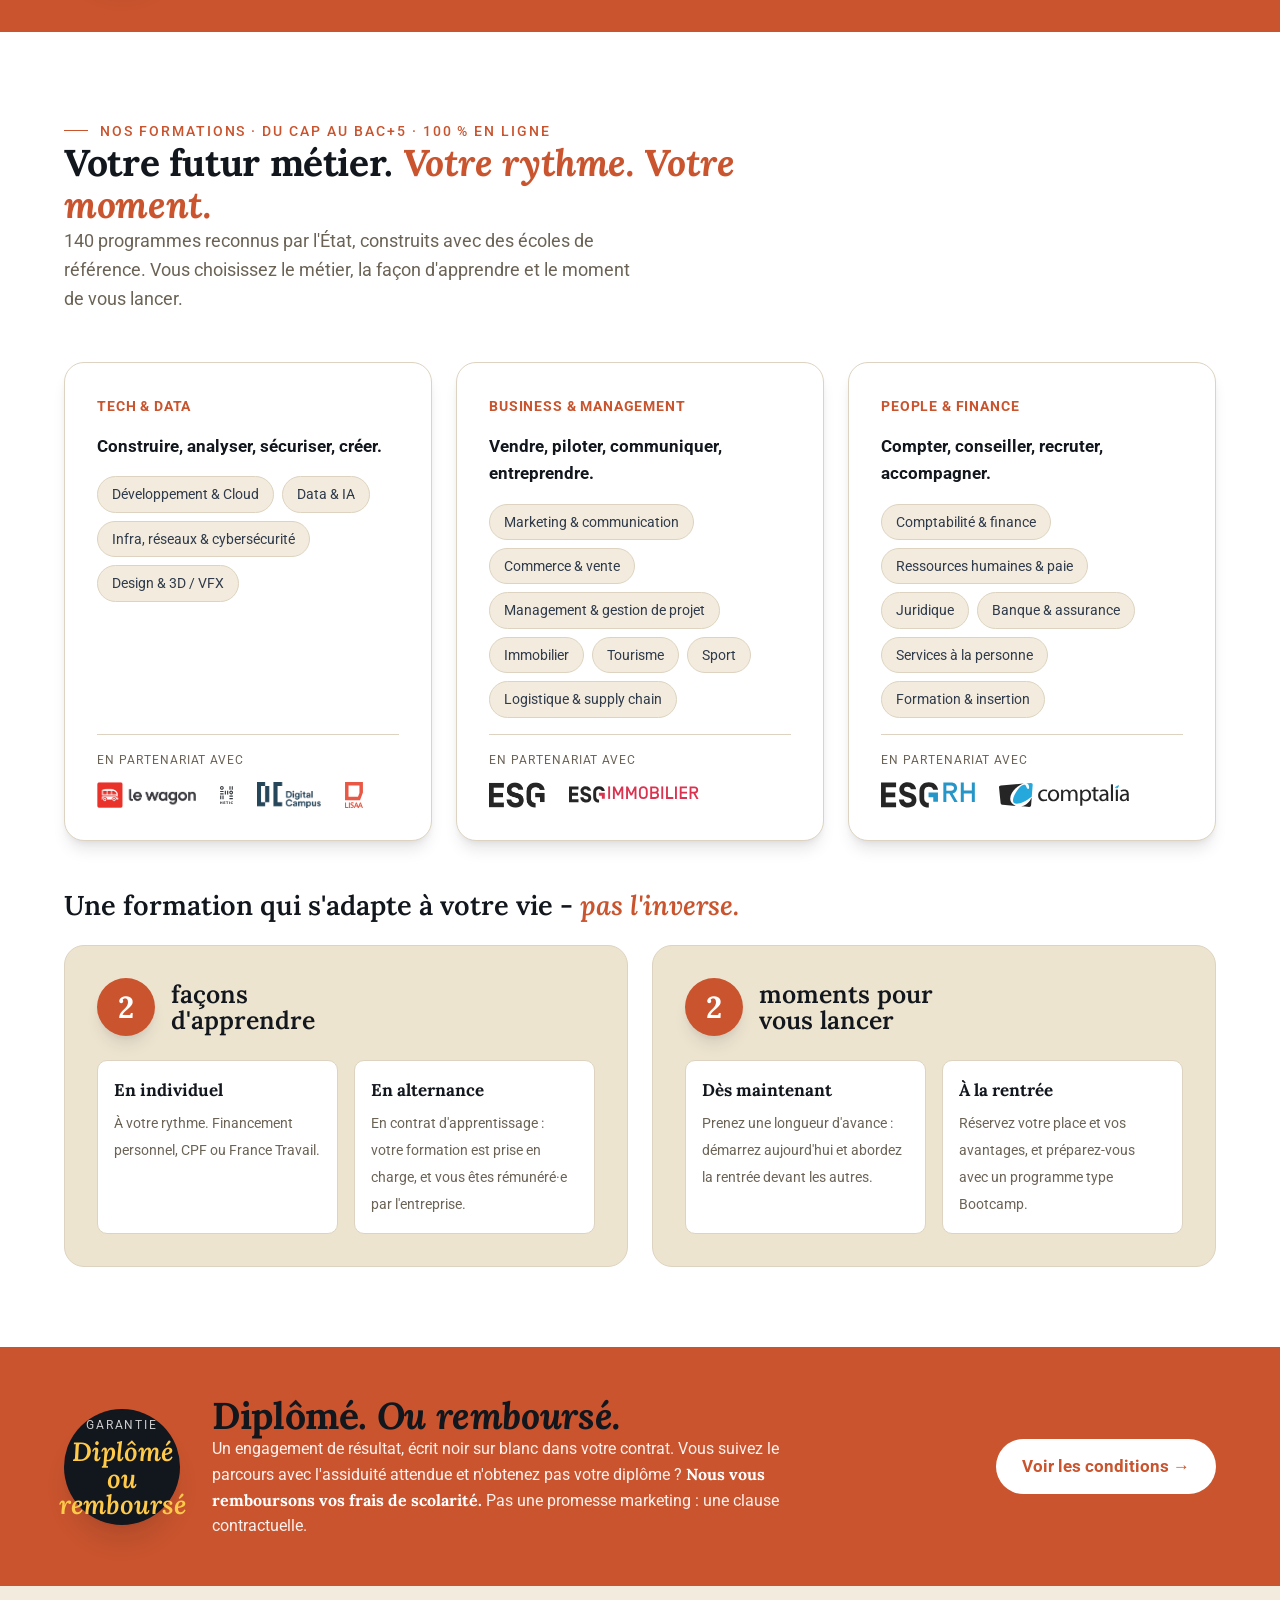
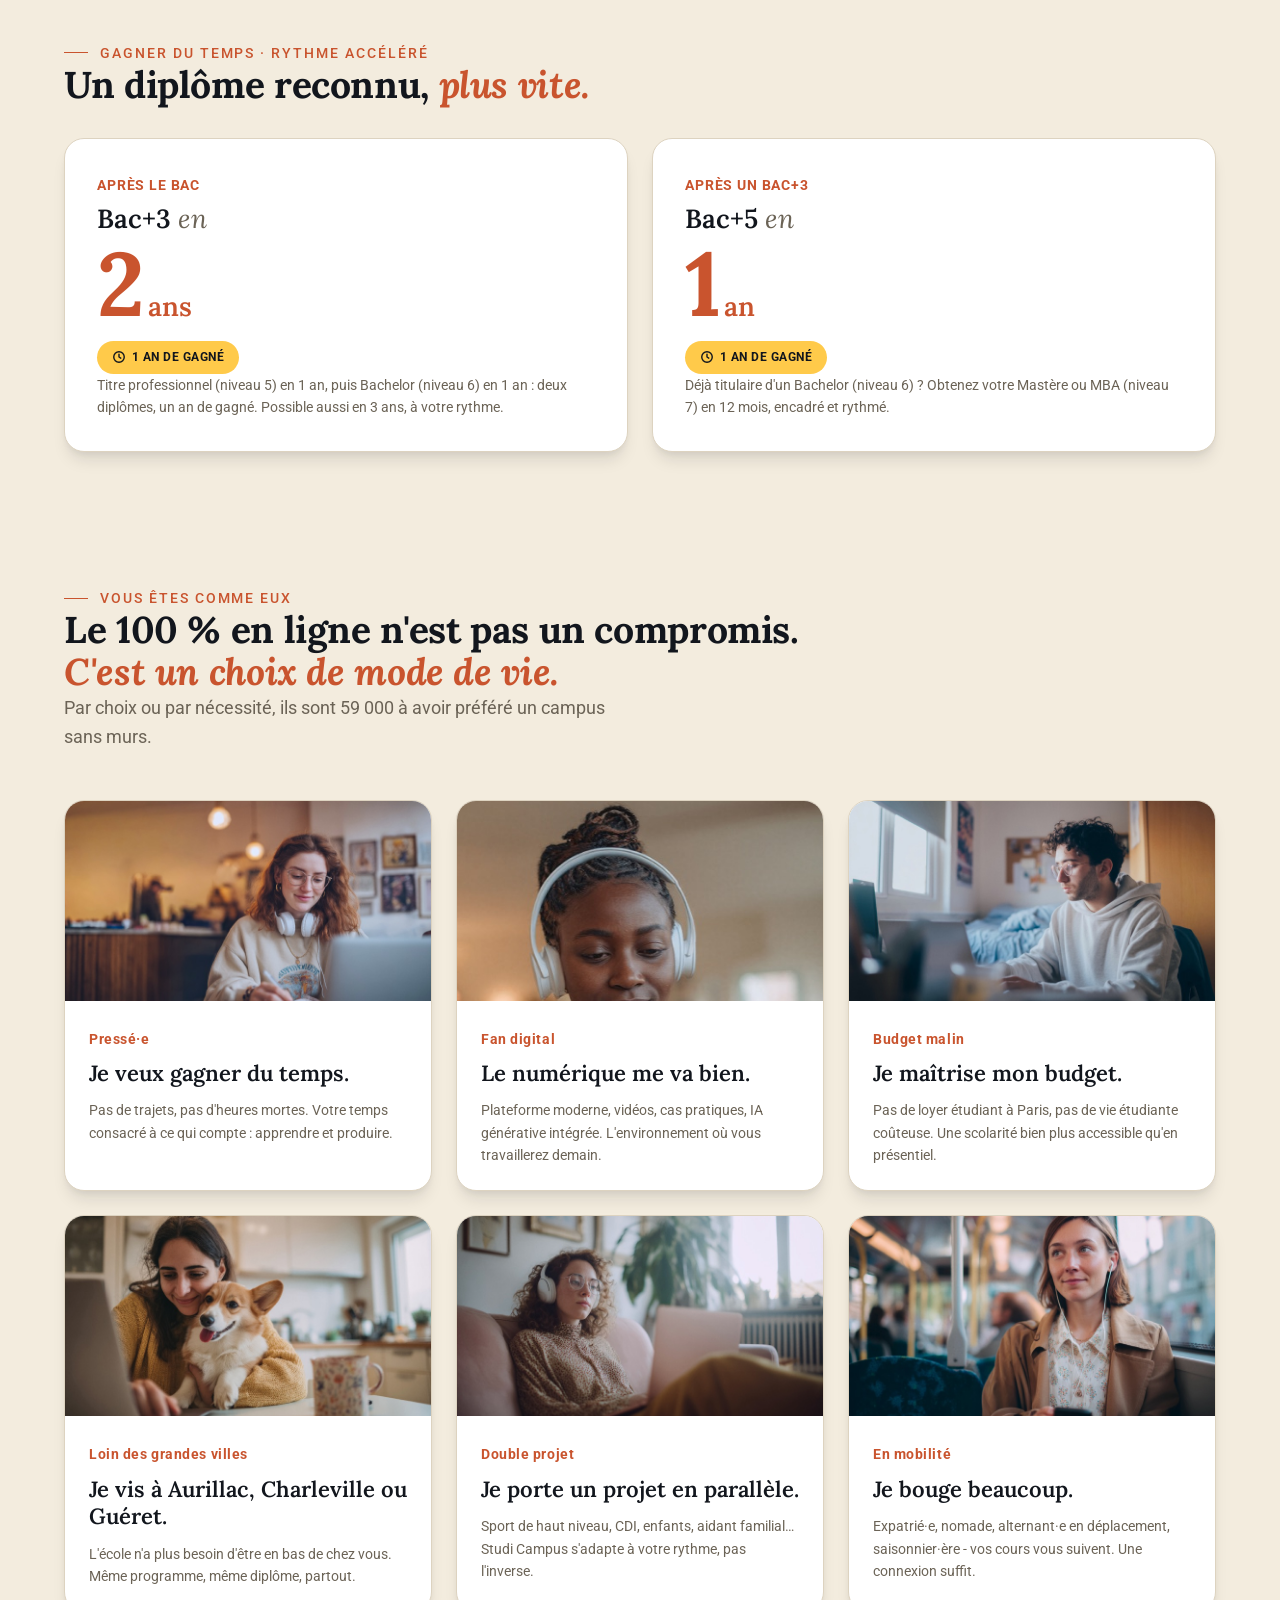
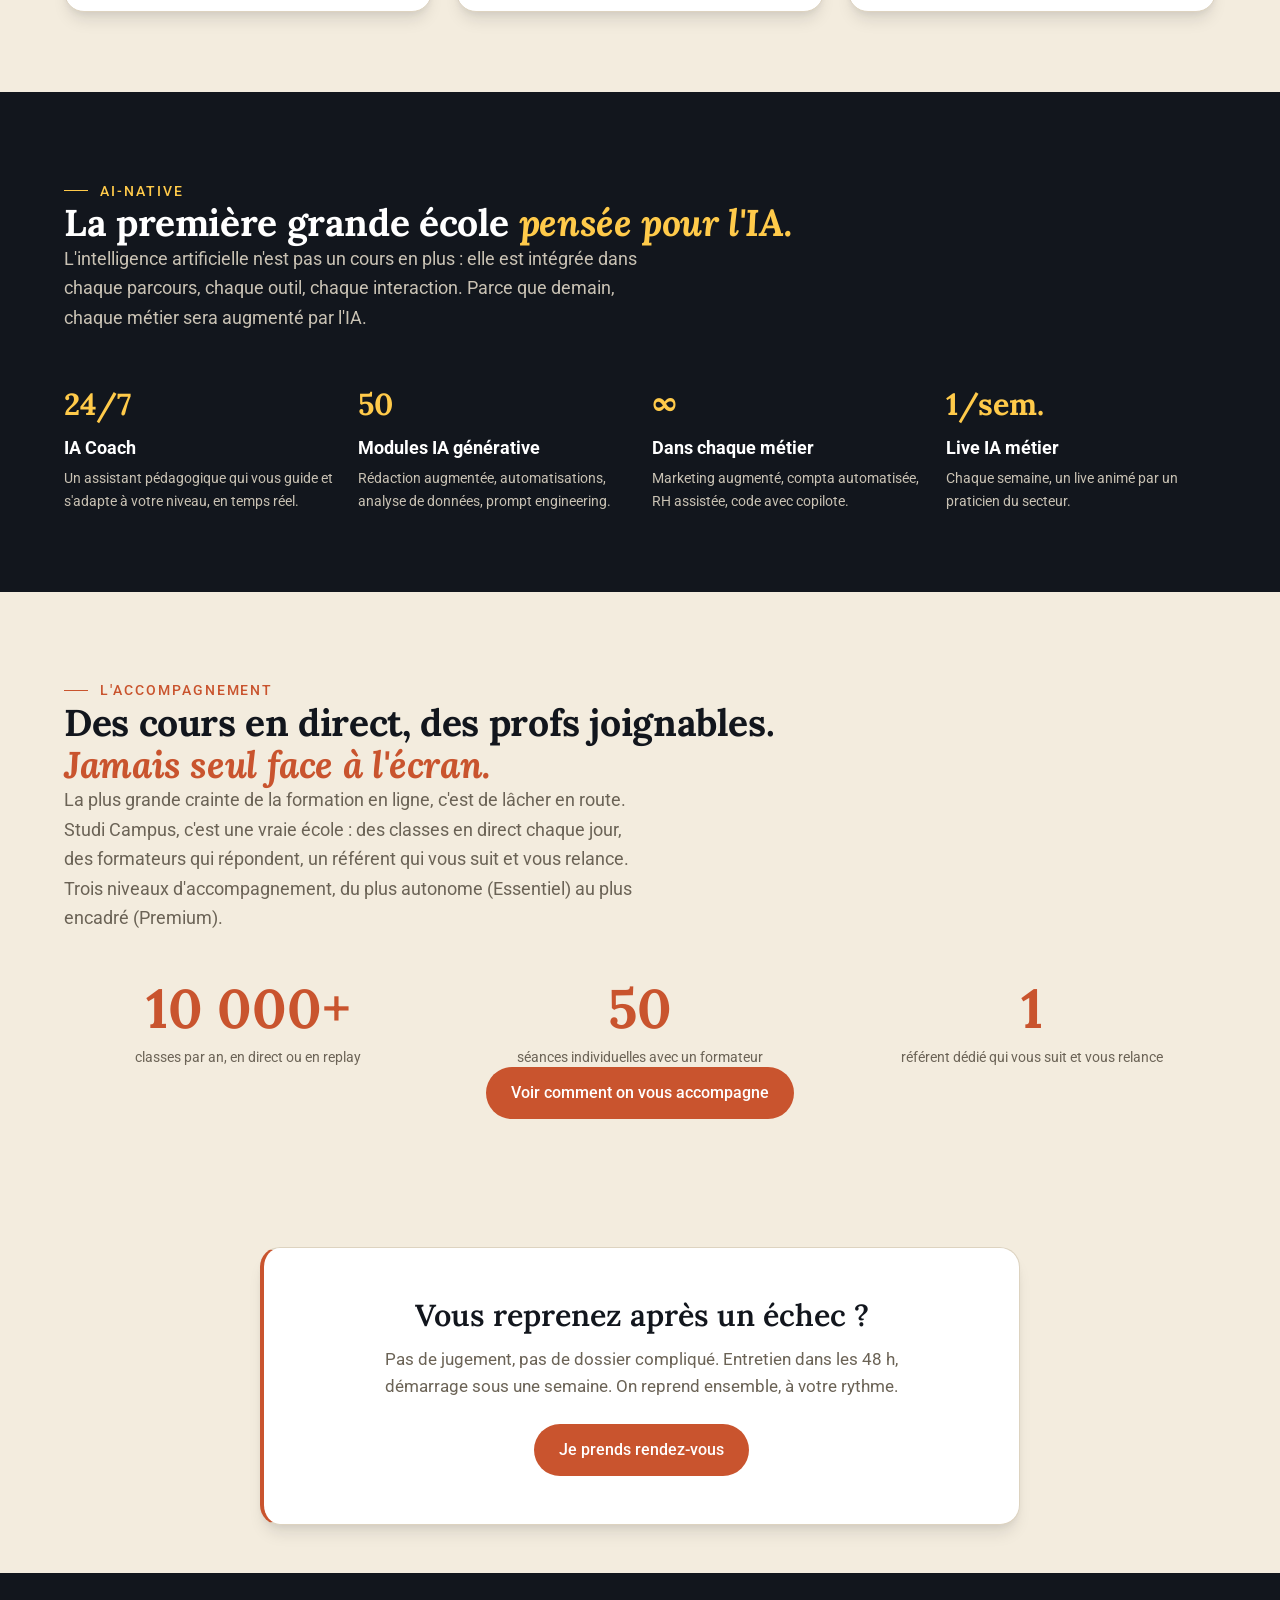
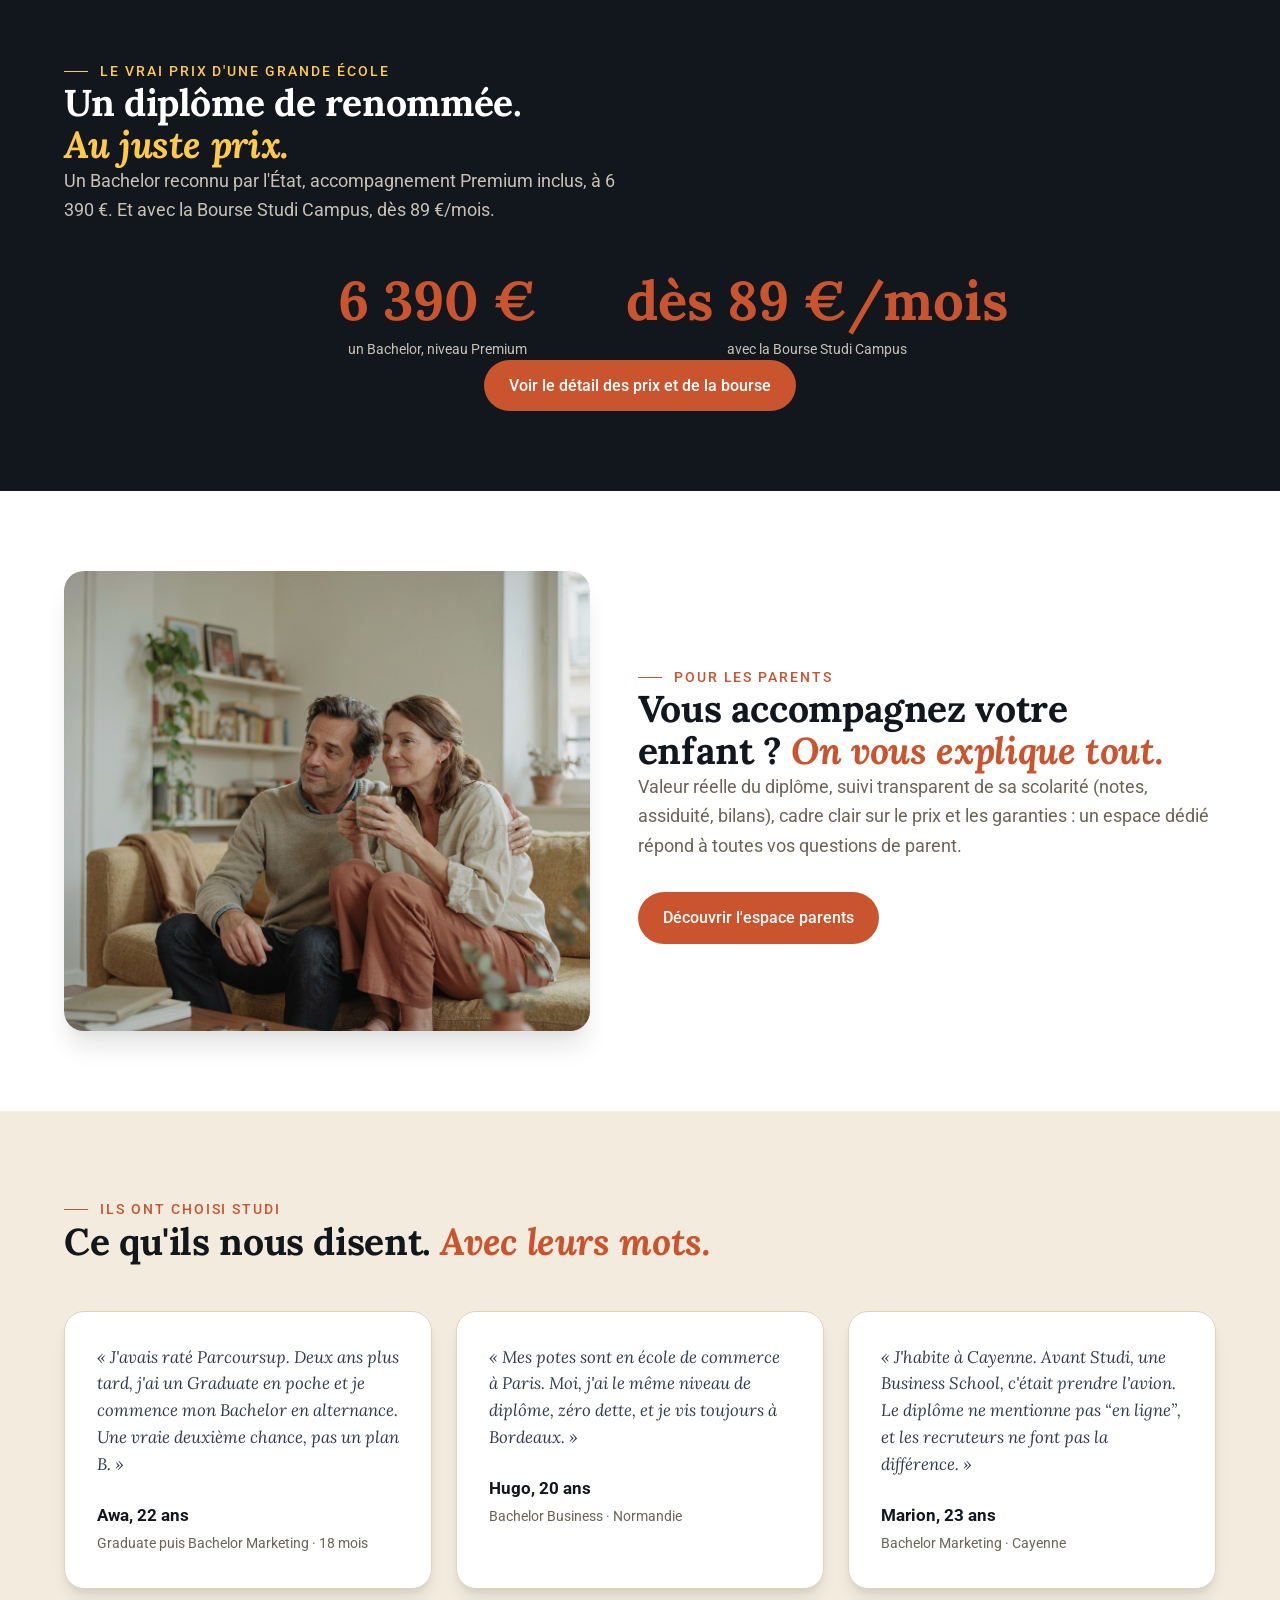
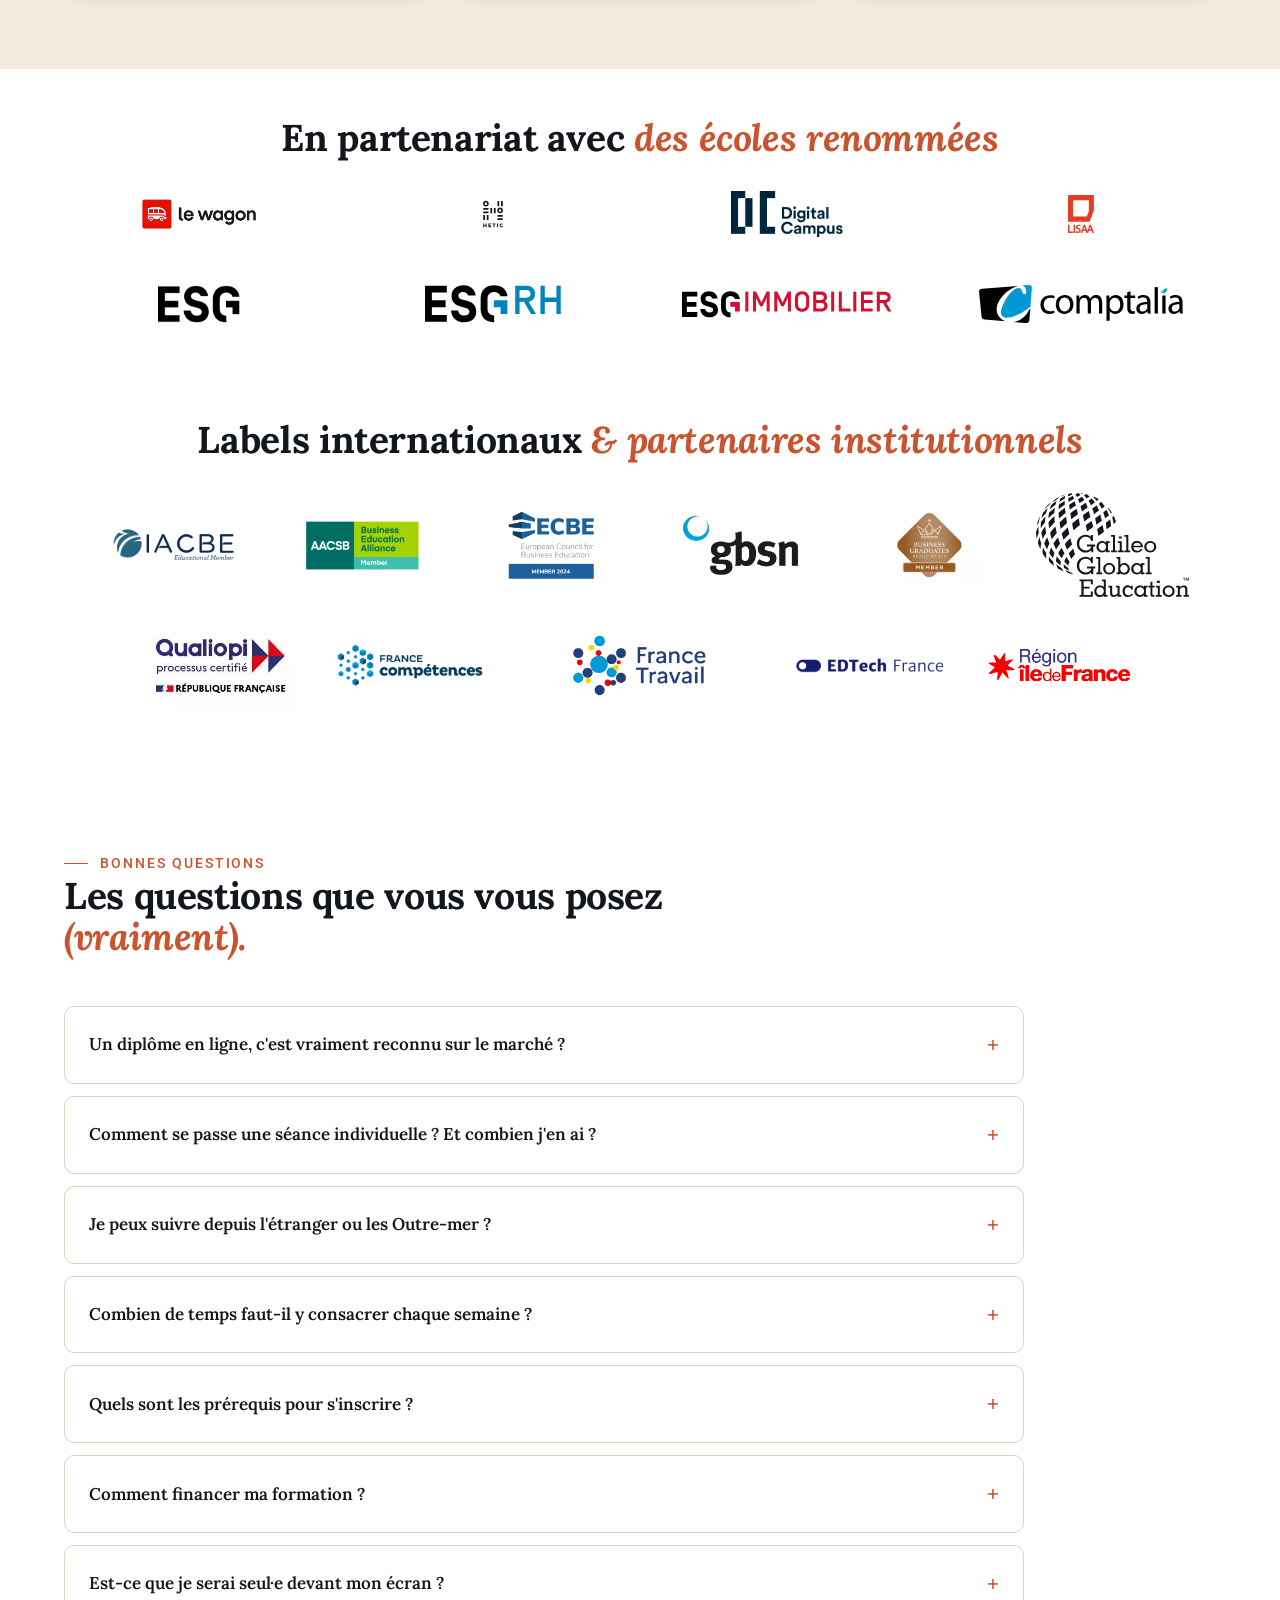
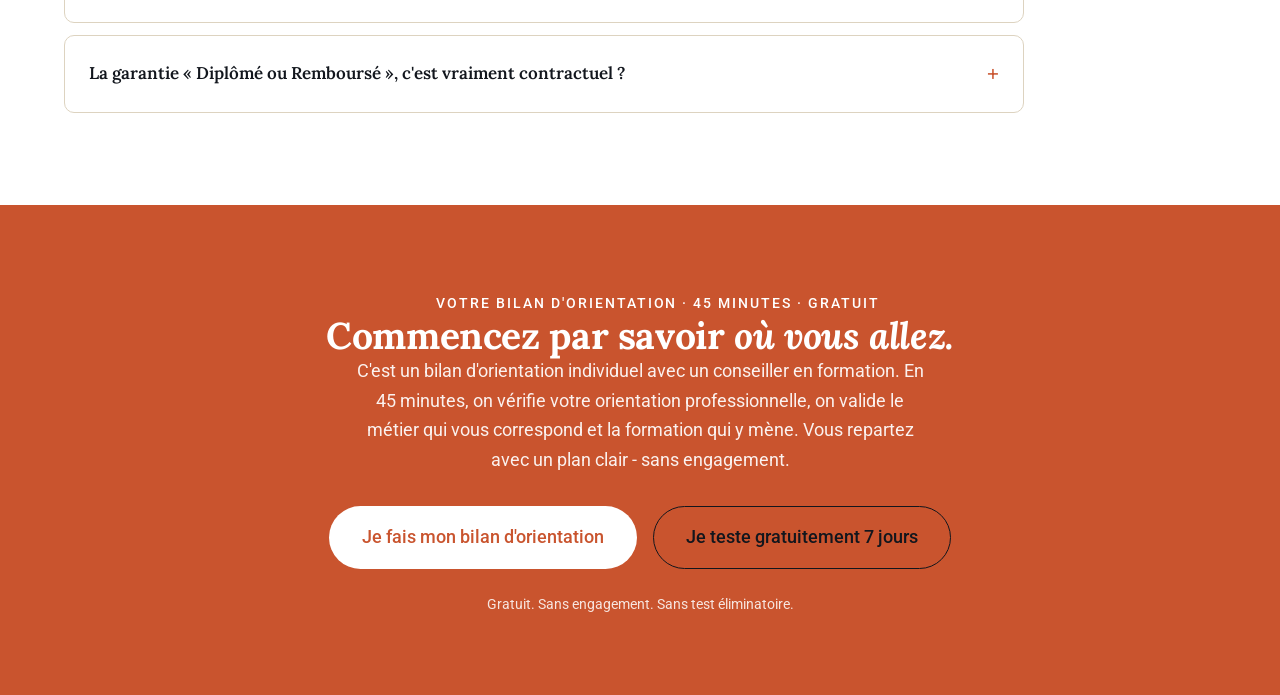
==== commit 25688530: "feat(campus): home prix Premium + page Accompagnement dé-dramatisée & resserrée HOME : base prix = B" ====
--- a/index.html
+++ b/index.html
@@ -374,10 +374,10 @@
       <div class="sc-head">
         <p class="sc-eyebrow">Le vrai prix d'une grande école</p>
         <h2>Un diplôme de renommée.<br><span class="sc-em">Au juste prix.</span></h2>
-        <p class="sc-lead">Un Bachelor reconnu par l'État à partir de 5 390 €, selon votre niveau d'accompagnement. Et avec la Bourse Studi Campus, dès 89 €/mois.</p>
+        <p class="sc-lead">Un Bachelor reconnu par l'État, accompagnement Premium inclus, à 6 390 €. Et avec la Bourse Studi Campus, dès 89 €/mois.</p>
       </div>
       <div class="sc-accs sc-accs--duo">
-        <div class="sc-accs-item"><b>dès 5 390 &euro;</b><span>un Bachelor reconnu par l'État</span></div>
+        <div class="sc-accs-item"><b>6 390 &euro;</b><span>un Bachelor, niveau Premium</span></div>
         <div class="sc-accs-item"><b>dès 89 &euro;/mois</b><span>avec la Bourse Studi Campus</span></div>
       </div>
       <div class="sc-btn-row" style="margin-top:var(--s40);justify-content:center">
